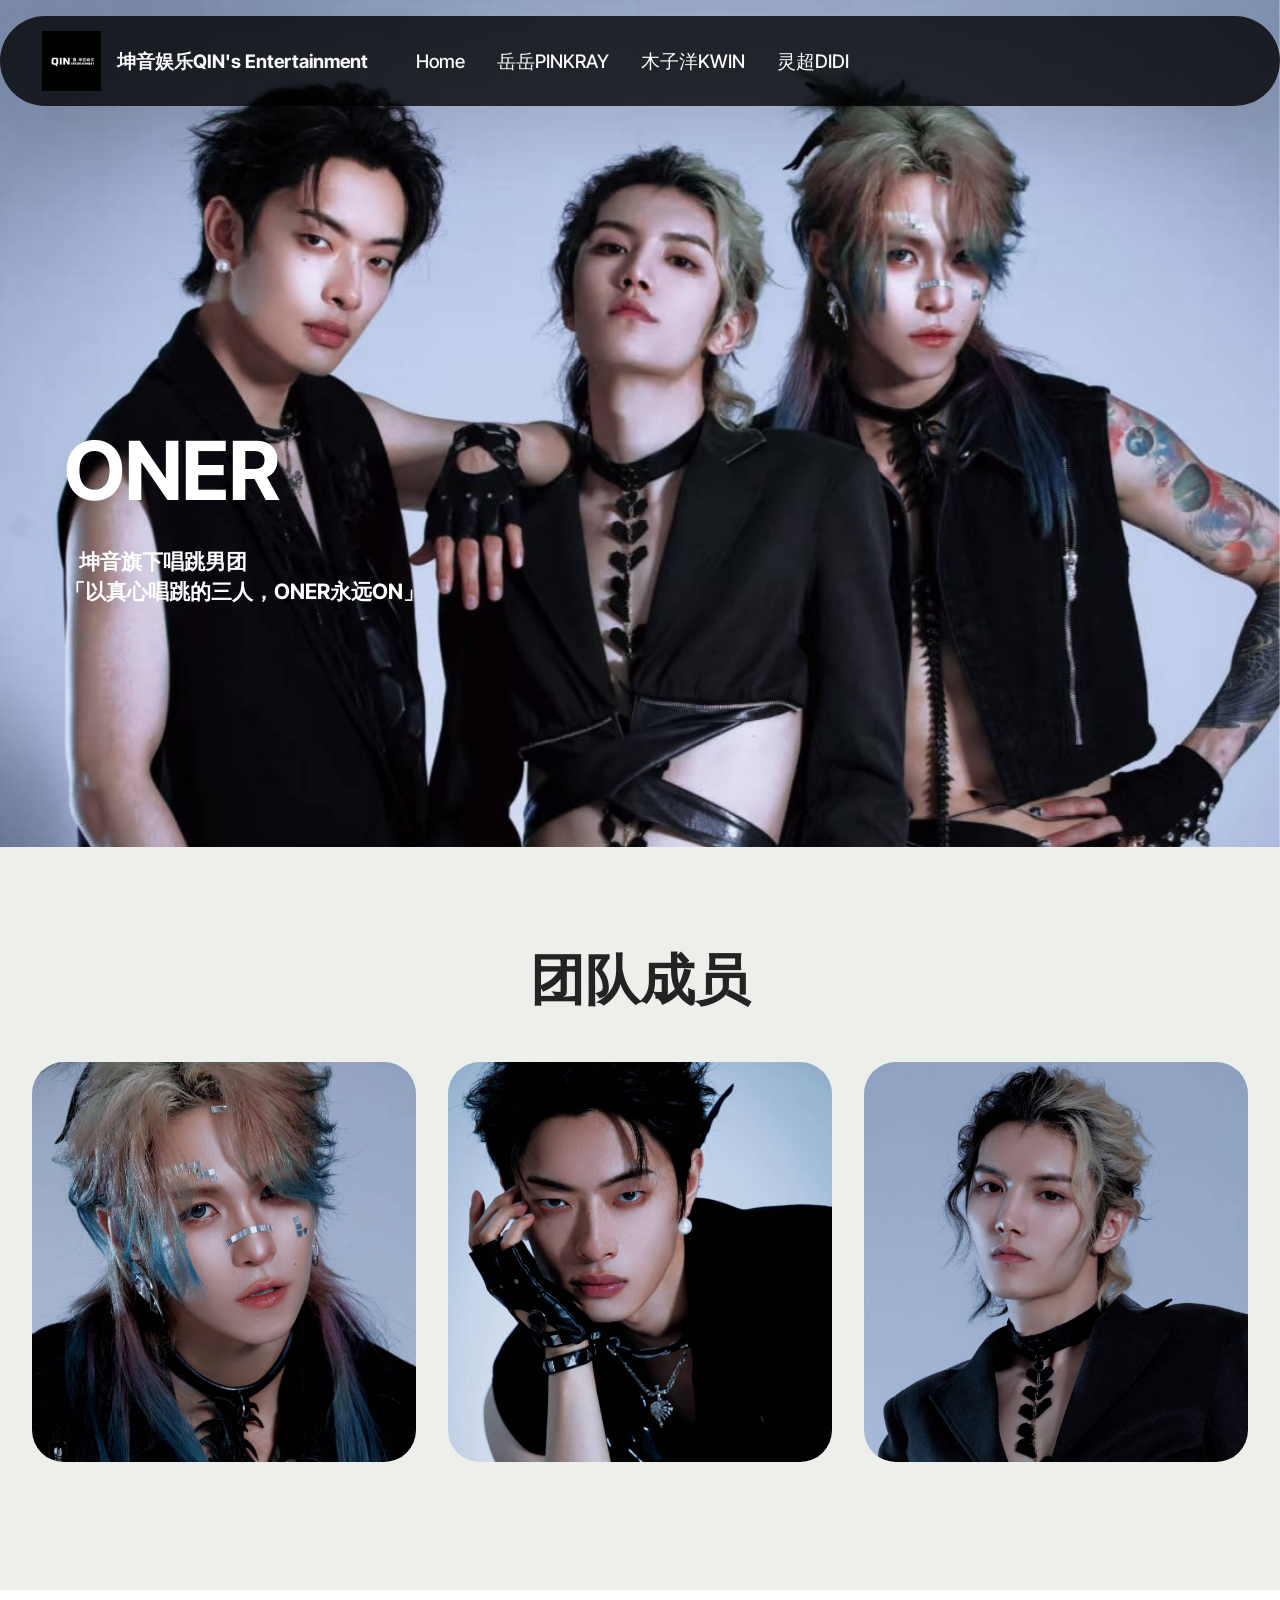
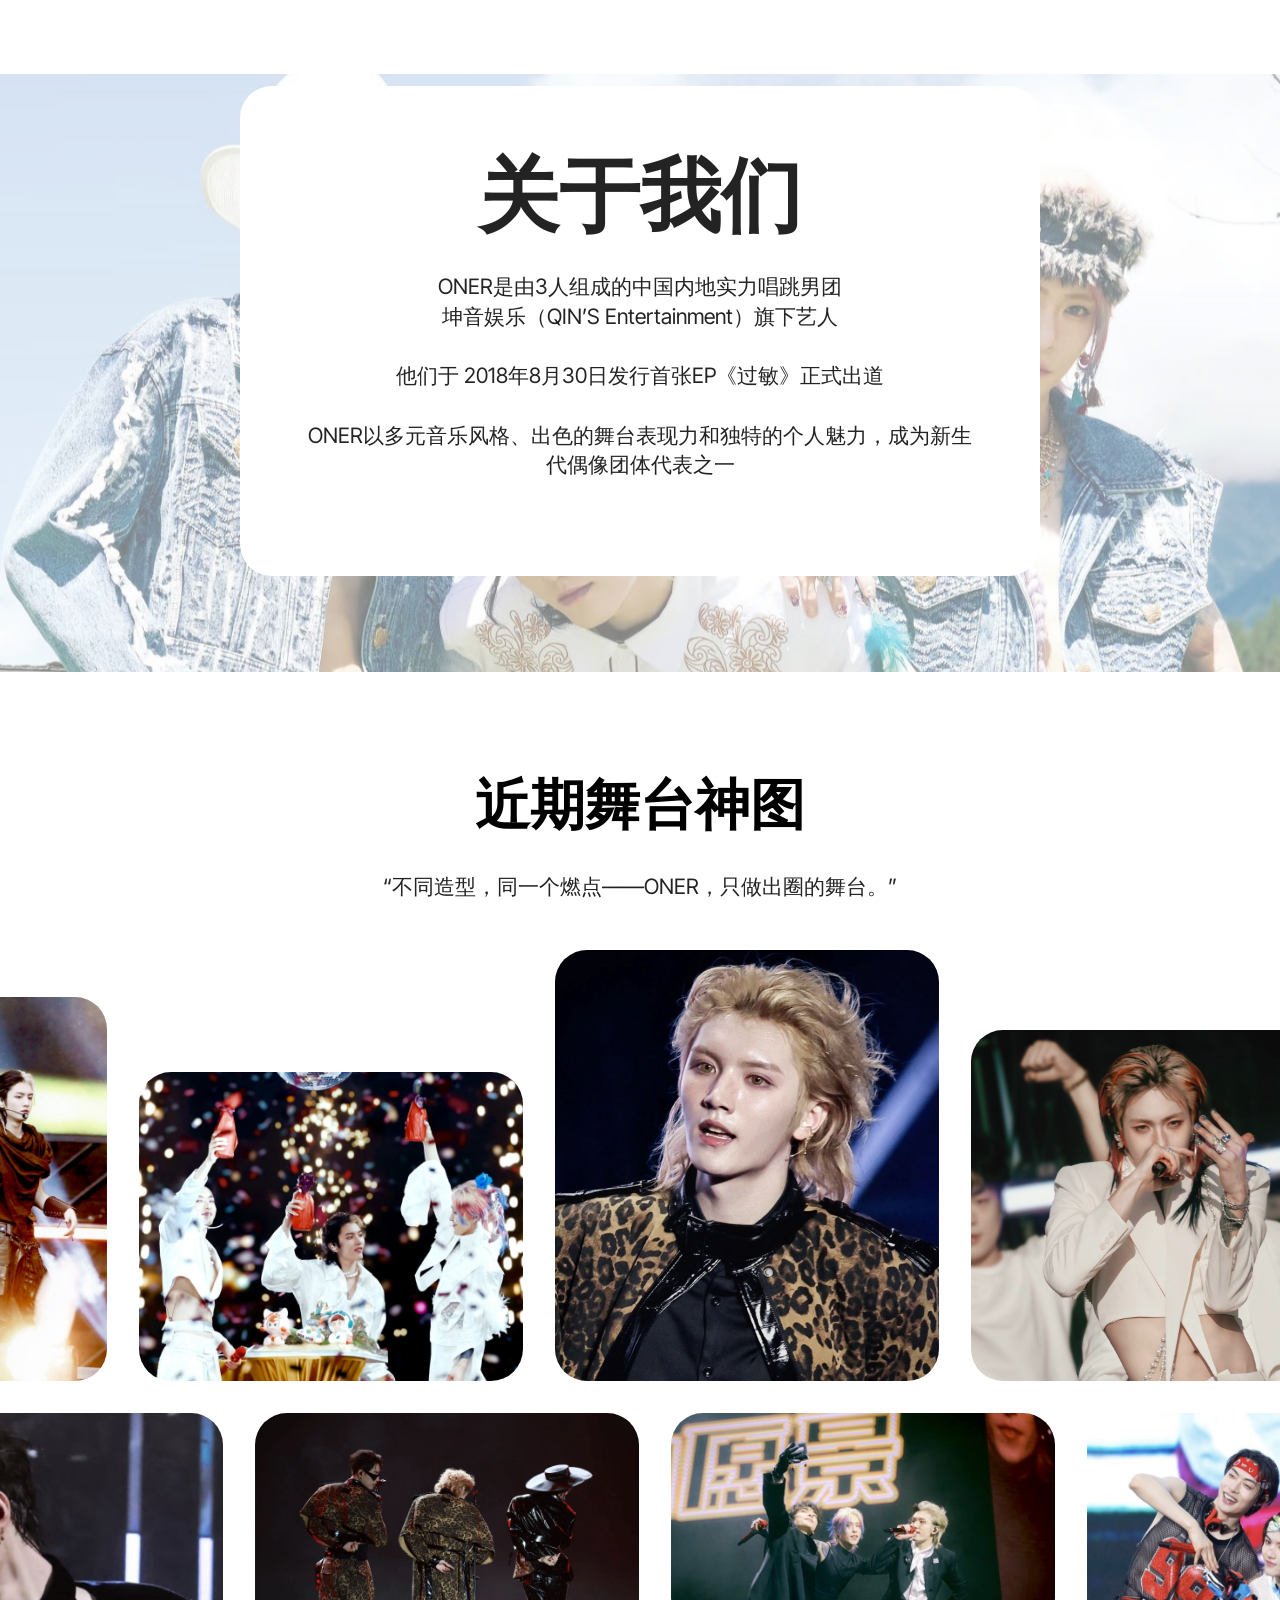
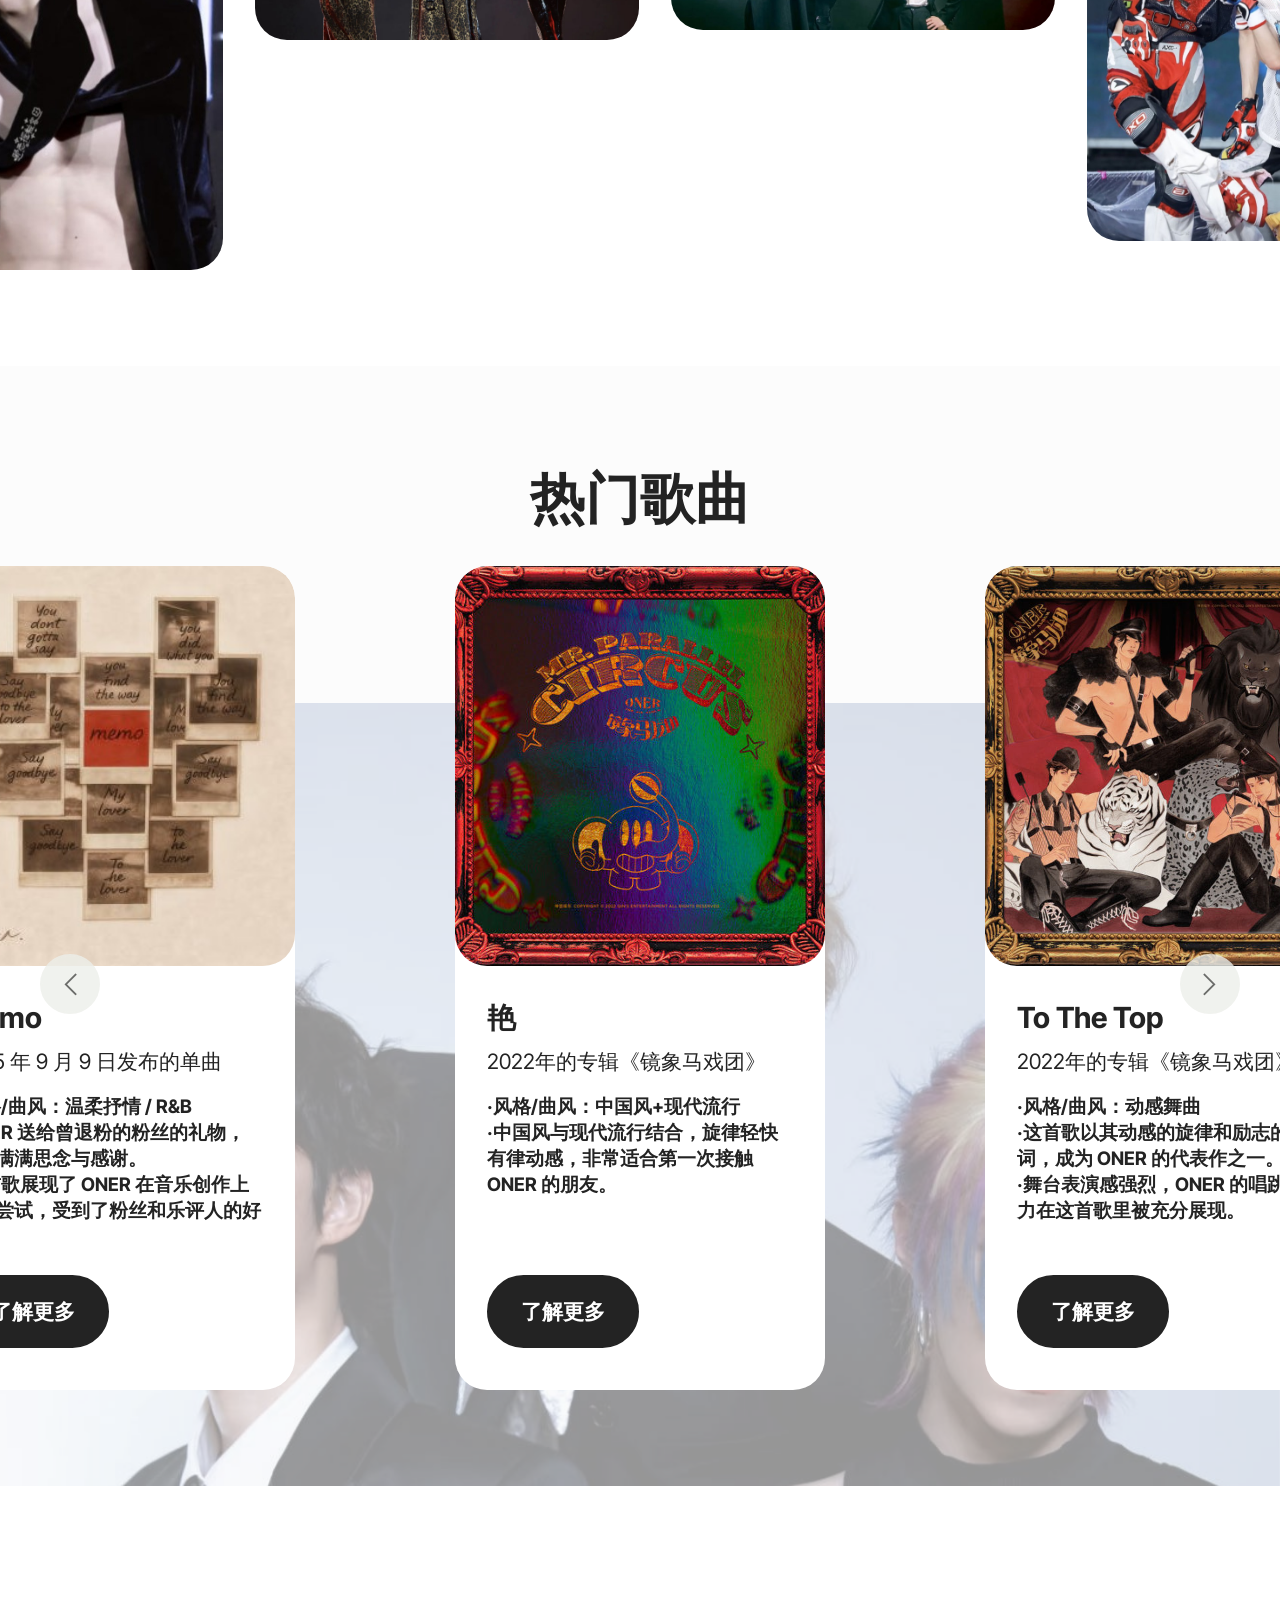
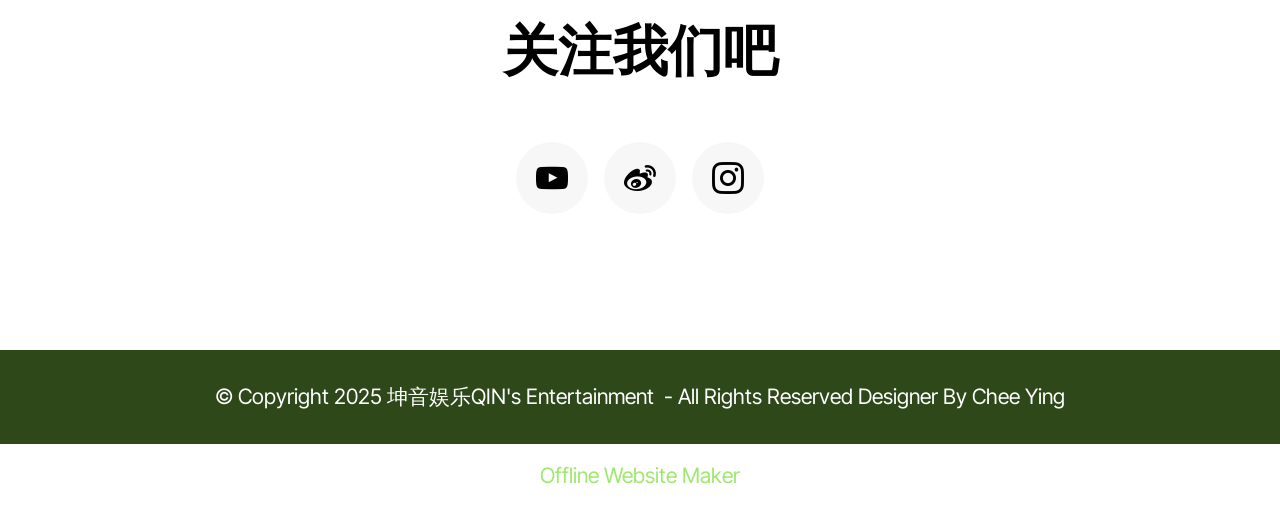
==== index.html @ 6a164dd1 "create github pages" ====
<!DOCTYPE html>
<html  >
<head>
  <!-- Site made with Mobirise Website Builder v6.1.4, https://mobirise.com -->
  <meta charset="UTF-8">
  <meta http-equiv="X-UA-Compatible" content="IE=edge">
  <meta name="generator" content="Mobirise v6.1.4, mobirise.com">
  <meta name="viewport" content="width=device-width, initial-scale=1, minimum-scale=1">
  <link rel="shortcut icon" href="assets/images/0.jpg" type="image/x-icon">
  <meta name="description" content="">
  
  
  <title>Home</title>
  <link rel="stylesheet" href="assets/web/assets/mobirise-icons2/mobirise2.css">
  <link rel="stylesheet" href="assets/bootstrap/css/bootstrap.min.css">
  <link rel="stylesheet" href="assets/parallax/jarallax.css">
  <link rel="stylesheet" href="assets/dropdown/css/style.css">
  <link rel="stylesheet" href="assets/socicon/css/styles.css">
  <link rel="stylesheet" href="assets/theme/css/style.css">
  <link rel="preload" href="https://fonts.googleapis.com/css?family=Inter+Tight:100,200,300,400,500,600,700,800,900,100i,200i,300i,400i,500i,600i,700i,800i,900i&display=swap" as="style" onload="this.onload=null;this.rel='stylesheet'">
  <noscript><link rel="stylesheet" href="https://fonts.googleapis.com/css?family=Inter+Tight:100,200,300,400,500,600,700,800,900,100i,200i,300i,400i,500i,600i,700i,800i,900i&display=swap"></noscript>
  <link rel="preload" as="style" href="assets/mobirise/css/mbr-additional.css?v=Jzpr8U"><link rel="stylesheet" href="assets/mobirise/css/mbr-additional.css?v=Jzpr8U" type="text/css">

  
  
  
</head>
<body>
  
  <section data-bs-version="5.1" class="menu menu1 cid-uYV5XPfZlR" once="menu" id="menu01-1">
	

	<nav class="navbar navbar-dropdown navbar-fixed-top navbar-expand-lg">
		<div class="container">
			<div class="navbar-brand">
				<span class="navbar-logo">
					<a href="https://mobiri.se">
						<img src="assets/images/0.jpg" alt="Mobirise Website Builder" style="height: 3.7rem;">
					</a>
				</span>
				<span class="navbar-caption-wrap"><a class="navbar-caption text-white text-primary display-4" href="https://m.weibo.cn/u/6062604272?t=0&luicode=10000011&lfid=231583">坤音娱乐QIN's Entertainment</a></span>
			</div>
			<button class="navbar-toggler" type="button" data-toggle="collapse" data-bs-toggle="collapse" data-target="#navbarSupportedContent" data-bs-target="#navbarSupportedContent" aria-controls="navbarNavAltMarkup" aria-expanded="false" aria-label="Toggle navigation">
				<div class="hamburger">
					<span></span>
					<span></span>
					<span></span>
					<span></span>
				</div>
			</button>
			<div class="collapse navbar-collapse" id="navbarSupportedContent">
				<ul class="navbar-nav nav-dropdown nav-right" data-app-modern-menu="true"><li class="nav-item"><a class="nav-link link text-white text-primary display-4" href="index.html">Home</a></li><li class="nav-item"><a class="nav-link link text-white text-primary display-4" href="page1.html">岳岳PINKRAY</a></li><li class="nav-item"><a class="nav-link link text-white text-primary display-4" href="page7.html">木子洋KWIN</a></li><li class="nav-item"><a class="nav-link link text-white text-primary display-4" href="page6.html">灵超DIDI</a></li></ul>
				
				
			</div>
		</div>
	</nav>
</section>

<section data-bs-version="5.1" class="header18 cid-uYV66SJXJa mbr-parallax-background" id="header18-2">
  

  
  <div class="container-fluid">
    <div class="row">
      <div class="content-wrap col-12 col-md-12">
        <h1 class="mbr-section-title mbr-fonts-style mbr-white mb-4 display-1">
          <strong><br>ONER</strong></h1>
        
        <p class="mbr-fonts-style mbr-text mbr-white mb-4 display-7">&nbsp; &nbsp;<strong>坤音旗下唱跳男团<br>「以真心唱跳的三人，ONER永远ON」</strong><br></p>
        
      </div>
    </div>
  </div>
</section>

<section data-bs-version="5.1" class="clients1 cid-uYV6IH52VQ" id="clients01-3">
  

  
  
  <div class="container-fluid">
    <div class="row justify-content-center mb-5">
      <div class="col-12 content-head">
        <h3 class="mbr-section-title mbr-fonts-style align-center mb-0 display-2"><strong>团队成员</strong></h3>
        
      </div>
    </div>
    <div class="row justify-content-center">
      <div class="col-sm-6 card col-lg-4">
        <div class="card-wrap card1">
          <div class="content-wrap">
            <div class="mbr-section-btn card-btn align-center"><a class="btn btn-white display-7" href="https://m.weibo.cn/u/6392771552?t=0&luicode=10000011&lfid=100103type%3D1%26q%3D%E5%9D%A4%E9%9F%B3%E5%A8%B1%E4%B9%90"><span class="mobi-mbri mobi-mbri-bulleted-list mbr-iconfont mbr-iconfont-btn"></span>岳岳PINKRAY</a></div>
          </div>
        </div>
      </div>

      <div class="col-sm-6 card col-lg-4">
        <div class="card-wrap card2">
          <div class="content-wrap">
            <div class="mbr-section-btn card-btn align-center"><a class="btn btn-white display-7" href="https://m.weibo.cn/u/6400910760?t=0&luicode=10000011&lfid=100103type%3D1%26q%3D%E5%B2%B3%E5%B2%B3PINKRAY"><span class="mobi-mbri mobi-mbri-bulleted-list mbr-iconfont mbr-iconfont-btn"></span>木子洋KWIN</a></div>
          </div>
        </div>
      </div>

      <div class="col-sm-6 card col-lg-4">
        <div class="card-wrap card3">
          <div class="content-wrap">
            <div class="mbr-section-btn card-btn align-center"><a class="btn btn-white display-7" href="https://m.weibo.cn/u/6400910962?t=0&luicode=10000011&lfid=1076036400910760"><span class="mobi-mbri mobi-mbri-bulleted-list mbr-iconfont mbr-iconfont-btn"></span>灵超DIDI</a></div>
          </div>
        </div>
      </div>

      
    </div>
  </div>
</section>

<section data-bs-version="5.1" class="header14 cid-uZ1kiZhNAq mbr-parallax-background" id="header14-b">
	

	
	<div class="mbr-overlay" style="opacity: 0.5; background-color: rgb(255, 255, 255);"></div>
	<div class="container">
		<div class="row justify-content-center">
			<div class="card col-12 col-md-12 col-lg-8">
				<div class="card-wrapper">
					<div class="card-box align-center">
						<h1 class="card-title mbr-fonts-style mb-4 display-1"><strong>关于我们</strong></h1>
						<p class="mbr-text mbr-fonts-style mb-4 display-7">ONER是由3人组成的中国内地实力唱跳男团<br>坤音娱乐（QIN’S Entertainment）旗下艺人<br><br>他们于 2018年8月30日发行首张EP《过敏》正式出道<br><br>ONER以多元音乐风格、出色的舞台表现力和独特的个人魅力，成为新生代偶像团体代表之一</p>
						
					</div>
				</div>
			</div>
		</div>
	</div>
</section>

<section data-bs-version="5.1" class="gallery4 cid-uZ1iNJPdCo" id="gallery04-4">
  
  
  <div class="container-fluid gallery-wrapper">
    <div class="row justify-content-center">
      <div class="col-12 content-head">
        <div class="mbr-section-head mb-5">
          <h4 class="mbr-section-title mbr-fonts-style align-center mb-0 display-2"><strong>近期舞台神图</strong></h4>
          <h5 class="mbr-section-subtitle mbr-fonts-style align-center mb-0 mt-4 display-7">“不同造型，同一个燃点——ONER，只做出圈的舞台。”</h5>
        </div>
      </div>
    </div>
    <div class="grid-container">
      <div class="grid-container-1" style="transform: translate3d(-200px, 0px, 0px);">
        <div class="grid-item">
          <img src="assets/images/img-5871.jpeg" alt="Mobirise Website Builder">
        </div>
        <div class="grid-item">
          <img src="assets/images/img-5870202-882x1323.jpeg" alt="Mobirise Website Builder">
        </div>
        <div class="grid-item">
          <img src="assets/images/img-5853202-882x1323.jpeg" alt="Mobirise Website Builder">
        </div>
        <div class="grid-item">
          <img src="assets/images/img-5876-882x1165.jpeg" alt="Mobirise Website Builder">
        </div>
      </div>
      <div class="grid-container-2" style="transform: translate3d(-70px, 0px, 0px);">
        <div class="grid-item">
          <img src="assets/images/img-5856-882x522.jpg" alt="Mobirise Website Builder">
        </div>
        <div class="grid-item">
          <img src="assets/images/img-5970-882x588.jpeg" alt="Mobirise Website Builder">
        </div>
        <div class="grid-item">
          <img src="assets/images/img-5854-882x1231.jpeg" alt="Mobirise Website Builder">
        </div>
        <div class="grid-item">
          <img src="assets/images/img-5872-882x1137.jpeg" alt="Mobirise Website Builder">
        </div>
      </div>
    </div>
  </div>
</section>

<section data-bs-version="5.1" class="slider5 mbr-embla cid-uZ1jSQk2Sy mbr-parallax-background" id="slider5-9">
    
    <div class="mbr-overlay"></div>
    <div class="position-relative">
        <div class="mbr-section-head">
            <h4 class="mbr-section-title mbr-fonts-style align-center mb-0 display-2"><strong>热门歌曲</strong></h4>
            
        </div>
        <div class="embla mt-4" data-skip-snaps="true" data-align="center" data-contain-scroll="trimSnaps" data-loop="true" data-auto-play-interval="6" data-draggable="true">
            <div class="embla__viewport container-fluid">
                <div class="embla__container">
                    <div class="embla__slide slider-image item" style="margin-left: 5rem; margin-right: 5rem;">
                        <div class="slide-content">
                            <div class="item-img">
                                <div class="item-wrapper">
                                    <img src="assets/images/e889b3-450x450.jpg" alt="Mobirise Website Builder" title="">
                                </div>
                            </div>
                            <div class="item-content">
                                <h5 class="item-title mbr-fonts-style display-5"><strong>艳</strong></h5>
                                <h6 class="item-subtitle mbr-fonts-style mt-1 display-7">2022年的专辑《镜象马戏团》</h6>
                                <p class="mbr-text mbr-fonts-style mt-3 display-4"><strong>·风格/曲风：中国风+现代流行<br>·中国风与现代流行结合，旋律轻快有律动感，非常适合第一次接触 ONER 的朋友。</strong></p>
                            </div>
                            <div class="mbr-section-btn item-footer mt-2"><a href="https://open.spotify.com/track/3VFyiCtIBGPGjYjonAT5Rq?si=d9f86a24ec514fb8" class="btn item-btn btn-black display-7" target="_blank">了解更多</a></div>
                        </div>
                    </div>
                    <div class="embla__slide slider-image item" style="margin-left: 5rem; margin-right: 5rem;">
                        <div class="slide-content">
                            <div class="item-img">
                                <div class="item-wrapper">
                                    <img src="assets/images/to20the20top-600x600.jpg" alt="Mobirise Website Builder" title="">
                                </div>
                            </div>
                            <div class="item-content">
                                <h5 class="item-title mbr-fonts-style display-5"><strong>To The Top</strong></h5>
                                <h6 class="item-subtitle mbr-fonts-style mt-1 display-7">2022年的专辑《镜象马戏团》</h6>
                                <p class="mbr-text mbr-fonts-style mt-3 display-4"><strong>·风格/曲风：动感舞曲<br>·这首歌以其动感的旋律和励志的歌词，成为 ONER 的代表作之一。<br>·舞台表演感强烈，ONER 的唱跳能力在这首歌里被充分展现。<br></strong><br></p>
                            </div>
                            <div class="mbr-section-btn item-footer mt-2"><a href="https://open.spotify.com/track/7HTzQFgoegTJbI36AY5oxa?si=9914e5331d344aaa" class="btn item-btn btn-black display-7" target="_blank">了解更多</a></div>
                        </div>
                    </div>
                    <div class="embla__slide slider-image item" style="margin-left: 5rem; margin-right: 5rem;">
                        <div class="slide-content">
                            <div class="item-img">
                                <div class="item-wrapper">
                                    <img src="assets/images/e4b99de5a4a9-600x600.jpg" alt="Mobirise Website Builder" title="">
                                </div>
                            </div>
                            <div class="item-content">
                                <h5 class="item-title mbr-fonts-style display-5"><strong>九天狂龙</strong></h5>
                                <h6 class="item-subtitle mbr-fonts-style mt-1 display-7">2024 年 2 月 8 日发布的单曲</h6>
                                <p class="mbr-text mbr-fonts-style mt-3 display-4"><strong>·风格/曲风：电子/中国风混合 / 动感舞曲<br>·ONER 的贺岁单曲，充满春节喜庆氛围，带来热血与祝福。<br>·以其独特的编曲和强烈的节奏感，吸引了大量听众的关注。</strong></p>
                            </div>
                            <div class="mbr-section-btn item-footer mt-2"><a href="https://open.spotify.com/track/0RtpMXDhgTvVPrHjCicXkr?si=77232d8631fb4eb3" class="btn item-btn btn-black display-7" target="_blank">了解更多</a></div>
                        </div>
                    </div>
                    <div class="embla__slide slider-image item" style="margin-left: 5rem; margin-right: 5rem;">
                        <div class="slide-content">
                            <div class="item-img">
                                <div class="item-wrapper">
                                    <img src="assets/images/img-5972-600x338.jpeg" alt="Mobirise Website Builder" title="">
                                </div>
                            </div>
                            <div class="item-content">
                                <h5 class="item-title mbr-fonts-style display-5"><strong>Memo</strong></h5>
                                <h6 class="item-subtitle mbr-fonts-style mt-1 display-7">2025 年 9 月 9 日发布的单曲</h6>
                                <p class="mbr-text mbr-fonts-style mt-3 display-4"><strong>·风格/曲风：温柔抒情 / R&amp;B<br>·ONER 送给曾退粉的粉丝的礼物，歌词满满思念与感谢。<br>·这首歌展现了 ONER 在音乐创作上的新尝试，受到了粉丝和乐评人的好评。</strong><br></p>
                            </div>
                            <div class="mbr-section-btn item-footer mt-2"><a href="https://open.spotify.com/track/09Blv1bBM6ljzrugylK5tP?si=ac387f54f7d44531" class="btn item-btn btn-black display-7" target="_blank">了解更多</a></div>
                        </div>
                    </div>
                </div>
            </div>
            <button class="embla__button embla__button--prev">
                <span class="mobi-mbri mobi-mbri-arrow-prev mbr-iconfont" aria-hidden="true"></span>
                <span class="sr-only visually-hidden visually-hidden">Previous</span>
            </button>
            <button class="embla__button embla__button--next">
                <span class="mobi-mbri mobi-mbri-arrow-next mbr-iconfont" aria-hidden="true"></span>
                <span class="sr-only visually-hidden visually-hidden">Next</span>
            </button>
        </div>
    </div>
</section>

<section data-bs-version="5.1" class="social05 cid-uZ1jMi9LQD" id="social05-8">
    

    

    <div class="container">
        <div class="row">
            <h3 class="mbr-section-title align-center mb-5 mbr-fonts-style display-2"><strong>关注我们吧</strong></h3>
            <div class="col-12">
                <div class="social-row">
                    <div class="soc-item">
                        <a href="https://www.youtube.com/@qinsentofficial" target="_blank">
                            <span class="mbr-iconfont socicon-youtube socicon"></span>
                        </a>
                    </div>
                    <div class="soc-item">
                        <a href="https://m.weibo.cn/u/6062604272?t=0&luicode=10000011&lfid=231583" target="_blank">
                            <span class="mbr-iconfont socicon-weibo socicon"></span>
                        </a>
                    </div>
                    <div class="soc-item">
                        <a href="https://www.instagram.com/qinsentertainment?utm_source=ig_web_button_share_sheet&igsh=ZDNlZDc0MzIxNw==" target="_blank">
                            <span class="mbr-iconfont socicon-instagram socicon"></span>
                        </a>
                    </div>
                    
                    
                </div>
            </div>
        </div>
    </div>
</section>

<section data-bs-version="5.1" class="footer4 cid-uZA2OFnmub" once="footers" id="footer04-1y">

    

    

    <div class="container">
        <div class="media-container-row align-center mbr-white">
            <div class="col-12">
                <p class="mbr-text mb-0 mbr-fonts-style display-7">
                    © Copyright 2025 坤音娱乐QIN's Entertainment&nbsp; - All Rights Reserved Designer By Chee Ying</p>
            </div>
        </div>
    </div>
</section><section class="display-7" style="padding: 0;align-items: center;justify-content: center;flex-wrap: wrap;    align-content: center;display: flex;position: relative;height: 4rem;"><a href="https://mobiri.se/4252877" style="flex: 1 1;height: 4rem;position: absolute;width: 100%;z-index: 1;"><img alt="" style="height: 4rem;" src="[data-uri]"></a><p style="margin: 0;text-align: center;" class="display-7">&#8204;</p><a style="z-index:1" href="https://mobirise.com/offline-website-builder.html">Offline Website Maker</a></section><script src="assets/bootstrap/js/bootstrap.bundle.min.js"></script>  <script src="assets/parallax/jarallax.js"></script>  <script src="assets/smoothscroll/smooth-scroll.js"></script>  <script src="assets/ytplayer/index.js"></script>  <script src="assets/dropdown/js/navbar-dropdown.js"></script>  <script src="assets/scrollgallery/scroll-gallery.js"></script>  <script src="assets/embla/embla.min.js"></script>  <script src="assets/embla/script.js"></script>  <script src="assets/theme/js/script.js"></script>  
  
  
</body>
</html>
---- assets/web/assets/mobirise-icons2/mobirise2.css ----
@font-face {
  font-family: 'Moririse2';
  font-display: swap;
  src:  url('mobirise2.eot?f2bix4');
  src:  url('mobirise2.eot?f2bix4#iefix') format('embedded-opentype'),
    url('mobirise2.ttf?f2bix4') format('truetype'),
    url('mobirise2.woff?f2bix4') format('woff'),
    url('mobirise2.svg?f2bix4#mobirise2') format('svg');
  font-weight: normal;
  font-style: normal;
}

[class^="mobi-"], [class*=" mobi-"] {
  /* use !important to prevent issues with browser extensions that change fonts */
  font-family: 'Moririse2' !important;
  speak: none;
  font-style: normal;
  font-weight: normal;
  font-variant: normal;
  text-transform: none;
  line-height: 1;

  /* Better Font Rendering =========== */
  -webkit-font-smoothing: antialiased;
  -moz-osx-font-smoothing: grayscale;
}

.mobi-mbri-add-submenu:before {
  content: "\e900";
}
.mobi-mbri-alert:before {
  content: "\e901";
}
.mobi-mbri-align-center:before {
  content: "\e902";
}
.mobi-mbri-align-justify:before {
  content: "\e903";
}
.mobi-mbri-align-left:before {
  content: "\e904";
}
.mobi-mbri-align-right:before {
  content: "\e905";
}
.mobi-mbri-android:before {
  content: "\e906";
}
.mobi-mbri-apple:before {
  content: "\e907";
}
.mobi-mbri-arrow-down:before {
  content: "\e908";
}
.mobi-mbri-arrow-next:before {
  content: "\e909";
}
.mobi-mbri-arrow-prev:before {
  content: "\e90a";
}
.mobi-mbri-arrow-up:before {
  content: "\e90b";
}
.mobi-mbri-bold:before {
  content: "\e90c";
}
.mobi-mbri-bookmark:before {
  content: "\e90d";
}
.mobi-mbri-bootstrap:before {
  content: "\e90e";
}
.mobi-mbri-briefcase:before {
  content: "\e90f";
}
.mobi-mbri-browse:before {
  content: "\e910";
}
.mobi-mbri-bulleted-list:before {
  content: "\e911";
}
.mobi-mbri-calendar:before {
  content: "\e912";
}
.mobi-mbri-camera:before {
  content: "\e913";
}
.mobi-mbri-cart-add:before {
  content: "\e914";
}
.mobi-mbri-cart-full:before {
  content: "\e915";
}
.mobi-mbri-cash:before {
  content: "\e916";
}
.mobi-mbri-change-style:before {
  content: "\e917";
}
.mobi-mbri-chat:before {
  content: "\e918";
}
.mobi-mbri-clock:before {
  content: "\e919";
}
.mobi-mbri-close:before {
  content: "\e91a";
}
.mobi-mbri-cloud:before {
  content: "\e91b";
}
.mobi-mbri-code:before {
  content: "\e91c";
}
.mobi-mbri-contact-form:before {
  content: "\e91d";
}
.mobi-mbri-credit-card:before {
  content: "\e91e";
}
.mobi-mbri-cursor-click:before {
  content: "\e91f";
}
.mobi-mbri-cust-feedback:before {
  content: "\e920";
}
.mobi-mbri-database:before {
  content: "\e921";
}
.mobi-mbri-delivery:before {
  content: "\e922";
}
.mobi-mbri-desktop:before {
  content: "\e923";
}
.mobi-mbri-devices:before {
  content: "\e924";
}
.mobi-mbri-down:before {
  content: "\e925";
}
.mobi-mbri-download-2:before {
  content: "\e926";
}
.mobi-mbri-download:before {
  content: "\e927";
}
.mobi-mbri-drag-n-drop-2:before {
  content: "\e928";
}
.mobi-mbri-drag-n-drop:before {
  content: "\e929";
}
.mobi-mbri-edit-2:before {
  content: "\e92a";
}
.mobi-mbri-edit:before {
  content: "\e92b";
}
.mobi-mbri-error:before {
  content: "\e92c";
}
.mobi-mbri-extension:before {
  content: "\e92d";
}
.mobi-mbri-features:before {
  content: "\e92e";
}
.mobi-mbri-file:before {
  content: "\e92f";
}
.mobi-mbri-flag:before {
  content: "\e930";
}
.mobi-mbri-folder:before {
  content: "\e931";
}
.mobi-mbri-gift:before {
  content: "\e932";
}
.mobi-mbri-github:before {
  content: "\e933";
}
.mobi-mbri-globe-2:before {
  content: "\e934";
}
.mobi-mbri-globe:before {
  content: "\e935";
}
.mobi-mbri-growing-chart:before {
  content: "\e936";
}
.mobi-mbri-hearth:before {
  content: "\e937";
}
.mobi-mbri-help:before {
  content: "\e938";
}
.mobi-mbri-home:before {
  content: "\e939";
}
.mobi-mbri-hot-cup:before {
  content: "\e93a";
}
.mobi-mbri-idea:before {
  content: "\e93b";
}
.mobi-mbri-image-gallery:before {
  content: "\e93c";
}
.mobi-mbri-image-slider:before {
  content: "\e93d";
}
.mobi-mbri-info:before {
  content: "\e93e";
}
.mobi-mbri-italic:before {
  content: "\e93f";
}
.mobi-mbri-key:before {
  content: "\e940";
}
.mobi-mbri-laptop:before {
  content: "\e941";
}
.mobi-mbri-layers:before {
  content: "\e942";
}
.mobi-mbri-left-right:before {
  content: "\e943";
}
.mobi-mbri-left:before {
  content: "\e944";
}
.mobi-mbri-letter:before {
  content: "\e945";
}
.mobi-mbri-like:before {
  content: "\e946";
}
.mobi-mbri-link:before {
  content: "\e947";
}
.mobi-mbri-lock:before {
  content: "\e948";
}
.mobi-mbri-login:before {
  content: "\e949";
}
.mobi-mbri-logout:before {
  content: "\e94a";
}
.mobi-mbri-magic-stick:before {
  content: "\e94b";
}
.mobi-mbri-map-pin:before {
  content: "\e94c";
}
.mobi-mbri-menu:before {
  content: "\e94d";
}
.mobi-mbri-mobile-2:before {
  content: "\e94e";
}
.mobi-mbri-mobile-horizontal:before {
  content: "\e94f";
}
.mobi-mbri-mobile:before {
  content: "\e950";
}
.mobi-mbri-mobirise:before {
  content: "\e951";
}
.mobi-mbri-more-horizontal:before {
  content: "\e952";
}
.mobi-mbri-more-vertical:before {
  content: "\e953";
}
.mobi-mbri-music:before {
  content: "\e954";
}
.mobi-mbri-new-file:before {
  content: "\e955";
}
.mobi-mbri-numbered-list:before {
  content: "\e956";
}
.mobi-mbri-opened-folder:before {
  content: "\e957";
}
.mobi-mbri-pages:before {
  content: "\e958";
}
.mobi-mbri-paper-plane:before {
  content: "\e959";
}
.mobi-mbri-paperclip:before {
  content: "\e95a";
}
.mobi-mbri-phone:before {
  content: "\e95b";
}
.mobi-mbri-photo:before {
  content: "\e95c";
}
.mobi-mbri-photos:before {
  content: "\e95d";
}
.mobi-mbri-pin:before {
  content: "\e95e";
}
.mobi-mbri-play:before {
  content: "\e95f";
}
.mobi-mbri-plus:before {
  content: "\e960";
}
.mobi-mbri-preview:before {
  content: "\e961";
}
.mobi-mbri-print:before {
  content: "\e962";
}
.mobi-mbri-protect:before {
  content: "\e963";
}
.mobi-mbri-question:before {
  content: "\e964";
}
.mobi-mbri-quote-left:before {
  content: "\e965";
}
.mobi-mbri-quote-right:before {
  content: "\e966";
}
.mobi-mbri-redo:before {
  content: "\e967";
}
.mobi-mbri-refresh:before {
  content: "\e968";
}
.mobi-mbri-responsive-2:before {
  content: "\e969";
}
.mobi-mbri-responsive:before {
  content: "\e96a";
}
.mobi-mbri-right:before {
  content: "\e96b";
}
.mobi-mbri-rocket:before {
  content: "\e96c";
}
.mobi-mbri-sad-face:before {
  content: "\e96d";
}
.mobi-mbri-sale:before {
  content: "\e96e";
}
.mobi-mbri-save:before {
  content: "\e96f";
}
.mobi-mbri-search:before {
  content: "\e970";
}
.mobi-mbri-setting-2:before {
  content: "\e971";
}
.mobi-mbri-setting-3:before {
  content: "\e972";
}
.mobi-mbri-setting:before {
  content: "\e973";
}
.mobi-mbri-share:before {
  content: "\e974";
}
.mobi-mbri-shopping-bag:before {
  content: "\e975";
}
.mobi-mbri-shopping-basket:before {
  content: "\e976";
}
.mobi-mbri-shopping-cart:before {
  content: "\e977";
}
.mobi-mbri-sites:before {
  content: "\e978";
}
.mobi-mbri-smile-face:before {
  content: "\e979";
}
.mobi-mbri-speed:before {
  content: "\e97a";
}
.mobi-mbri-star:before {
  content: "\e97b";
}
.mobi-mbri-success:before {
  content: "\e97c";
}
.mobi-mbri-sun:before {
  content: "\e97d";
}
.mobi-mbri-sun2:before {
  content: "\e97e";
}
.mobi-mbri-tablet-vertical:before {
  content: "\e97f";
}
.mobi-mbri-tablet:before {
  content: "\e980";
}
.mobi-mbri-target:before {
  content: "\e981";
}
.mobi-mbri-timer:before {
  content: "\e982";
}
.mobi-mbri-to-ftp:before {
  content: "\e983";
}
.mobi-mbri-to-local-drive:before {
  content: "\e984";
}
.mobi-mbri-touch-swipe:before {
  content: "\e985";
}
.mobi-mbri-touch:before {
  content: "\e986";
}
.mobi-mbri-trash:before {
  content: "\e987";
}
.mobi-mbri-underline:before {
  content: "\e988";
}
.mobi-mbri-undo:before {
  content: "\e989";
}
.mobi-mbri-unlink:before {
  content: "\e98a";
}
.mobi-mbri-unlock:before {
  content: "\e98b";
}
.mobi-mbri-up-down:before {
  content: "\e98c";
}
.mobi-mbri-up:before {
  content: "\e98d";
}
.mobi-mbri-update:before {
  content: "\e98e";
}
.mobi-mbri-upload-2:before {
  content: "\e98f";
}
.mobi-mbri-upload:before {
  content: "\e990";
}
.mobi-mbri-user-2:before {
  content: "\e991";
}
.mobi-mbri-user:before {
  content: "\e992";
}
.mobi-mbri-users:before {
  content: "\e993";
}
.mobi-mbri-video-play:before {
  content: "\e994";
}
.mobi-mbri-video:before {
  content: "\e995";
}
.mobi-mbri-watch:before {
  content: "\e996";
}
.mobi-mbri-website-theme-2:before {
  content: "\e997";
}
.mobi-mbri-website-theme:before {
  content: "\e998";
}
.mobi-mbri-wifi:before {
  content: "\e999";
}
.mobi-mbri-windows:before {
  content: "\e99a";
}
.mobi-mbri-zoom-in:before {
  content: "\e99b";
}
.mobi-mbri-zoom-out:before {
  content: "\e99c";
}
---- assets/parallax/jarallax.css ----
.jarallax {
    position: relative;
    z-index: 0;
}
.jarallax > .jarallax-img {
    position: absolute;
    object-fit: cover;
    /* support for plugin https://github.com/bfred-it/object-fit-images */
    font-family: 'object-fit: cover;';
    top: 0;
    left: 0;
    width: 100%;
    height: 100%;
    z-index: -1;
}
---- assets/dropdown/css/style.css ----
.navbar-dropdown {
  left: 0;
  padding: 0;
  position: absolute;
  right: 0;
  top: 0;
  transition: all 0.45s ease;
  z-index: 1030;
  background: #282828; }
  .navbar-dropdown .navbar-logo {
    margin-right: 0.8rem;
    transition: margin 0.3s ease-in-out;
    vertical-align: middle; }
    .navbar-dropdown .navbar-logo img {
      height: 3.125rem;
      transition: all 0.3s ease-in-out; }
    .navbar-dropdown .navbar-logo.mbr-iconfont {
      font-size: 3.125rem;
      line-height: 3.125rem; }
  .navbar-dropdown .navbar-caption {
    font-weight: 700;
    white-space: normal;
    vertical-align: -4px;
    line-height: 3.125rem !important; }
    .navbar-dropdown .navbar-caption, .navbar-dropdown .navbar-caption:hover {
      color: inherit;
      text-decoration: none; }
  .navbar-dropdown .mbr-iconfont + .navbar-caption {
    vertical-align: -1px; }
  .navbar-dropdown.navbar-fixed-top {
    position: fixed; }
  .navbar-dropdown .navbar-brand span {
    vertical-align: -4px; }
  .navbar-dropdown.bg-color.transparent {
    background: none; }
  .navbar-dropdown.navbar-short .navbar-brand {
    padding: 0.625rem 0; }
    .navbar-dropdown.navbar-short .navbar-brand span {
      vertical-align: -1px; }
  .navbar-dropdown.navbar-short .navbar-caption {
    line-height: 2.375rem !important;
    vertical-align: -2px; }
  .navbar-dropdown.navbar-short .navbar-logo {
    margin-right: 0.5rem; }
    .navbar-dropdown.navbar-short .navbar-logo img {
      height: 2.375rem; }
    .navbar-dropdown.navbar-short .navbar-logo.mbr-iconfont {
      font-size: 2.375rem;
      line-height: 2.375rem; }
  .navbar-dropdown.navbar-short .mbr-table-cell {
    height: 3.625rem; }
  .navbar-dropdown .navbar-close {
    left: 0.6875rem;
    position: fixed;
    top: 0.75rem;
    z-index: 1000; }
  .navbar-dropdown .hamburger-icon {
    content: "";
    display: inline-block;
    vertical-align: middle;
    width: 16px;
    -webkit-box-shadow: 0 -6px 0 1px #282828,0 0 0 1px #282828,0 6px 0 1px #282828;
    -moz-box-shadow: 0 -6px 0 1px #282828,0 0 0 1px #282828,0 6px 0 1px #282828;
    box-shadow: 0 -6px 0 1px #282828,0 0 0 1px #282828,0 6px 0 1px #282828; }

.dropdown-menu .dropdown-toggle[data-toggle="dropdown-submenu"]::after {
  border-bottom: 0.35em solid transparent;
  border-left: 0.35em solid;
  border-right: 0;
  border-top: 0.35em solid transparent;
  margin-left: 0.3rem; }

.dropdown-menu .dropdown-item:focus {
  outline: 0; }

.nav-dropdown {
  font-size: 0.75rem;
  font-weight: 500;
  height: auto !important; }
  .nav-dropdown .nav-btn {
    padding-left: 1rem; }
  .nav-dropdown .link {
    margin: .667em 1.667em;
    font-weight: 500;
    padding: 0;
    transition: color .2s ease-in-out; }
    .nav-dropdown .link.dropdown-toggle {
      margin-right: 2.583em; }
      .nav-dropdown .link.dropdown-toggle::after {
        margin-left: .25rem;
        border-top: 0.35em solid;
        border-right: 0.35em solid transparent;
        border-left: 0.35em solid transparent;
        border-bottom: 0; }
      .nav-dropdown .link.dropdown-toggle[aria-expanded="true"] {
        margin: 0;
        padding: 0.667em 3.263em  0.667em 1.667em; }
  .nav-dropdown .link::after,
  .nav-dropdown .dropdown-item::after {
    color: inherit; }
  .nav-dropdown .btn {
    font-size: 0.75rem;
    font-weight: 700;
    letter-spacing: 0;
    margin-bottom: 0;
    padding-left: 1.25rem;
    padding-right: 1.25rem; }
  .nav-dropdown .dropdown-menu {
    border-radius: 0;
    border: 0;
    left: 0;
    margin: 0;
    padding-bottom: 1.25rem;
    padding-top: 1.25rem;
    position: relative; }
  .nav-dropdown .dropdown-submenu {
    margin-left: 0.125rem;
    top: 0; }
  .nav-dropdown .dropdown-item {
    font-weight: 500;
    line-height: 2;
    padding: 0.3846em 4.615em 0.3846em 1.5385em;
    position: relative;
    transition: color .2s ease-in-out, background-color .2s ease-in-out; }
    .nav-dropdown .dropdown-item::after {
      margin-top: -0.3077em;
      position: absolute;
      right: 1.1538em;
      top: 50%; }
    .nav-dropdown .dropdown-item:focus, .nav-dropdown .dropdown-item:hover {
      background: none; }

@media (max-width: 767px) {
  .nav-dropdown.navbar-toggleable-sm {
    bottom: 0;
    display: none;
    left: 0;
    overflow-x: hidden;
    position: fixed;
    top: 0;
    transform: translateX(-100%);
    -ms-transform: translateX(-100%);
    -webkit-transform: translateX(-100%);
    width: 18.75rem;
    z-index: 999; } }
.nav-dropdown.navbar-toggleable-xl {
  bottom: 0;
  display: none;
  left: 0;
  overflow-x: hidden;
  position: fixed;
  top: 0;
  transform: translateX(-100%);
  -ms-transform: translateX(-100%);
  -webkit-transform: translateX(-100%);
  width: 18.75rem;
  z-index: 999; }

.nav-dropdown-sm {
  display: block !important;
  overflow-x: hidden;
  overflow: auto;
  padding-top: 3.875rem; }
  .nav-dropdown-sm::after {
    content: "";
    display: block;
    height: 3rem;
    width: 100%; }
  .nav-dropdown-sm.collapse.in ~ .navbar-close {
    display: block !important; }
  .nav-dropdown-sm.collapsing, .nav-dropdown-sm.collapse.in {
    transform: translateX(0);
    -ms-transform: translateX(0);
    -webkit-transform: translateX(0);
    transition: all 0.25s ease-out;
    -webkit-transition: all 0.25s ease-out;
    background: #282828; }
  .nav-dropdown-sm.collapsing[aria-expanded="false"] {
    transform: translateX(-100%);
    -ms-transform: translateX(-100%);
    -webkit-transform: translateX(-100%); }
  .nav-dropdown-sm .nav-item {
    display: block;
    margin-left: 0 !important;
    padding-left: 0; }
  .nav-dropdown-sm .link,
  .nav-dropdown-sm .dropdown-item {
    border-top: 1px dotted rgba(255, 255, 255, 0.1);
    font-size: 0.8125rem;
    line-height: 1.6;
    margin: 0 !important;
    padding: 0.875rem 2.4rem 0.875rem 1.5625rem !important;
    position: relative;
    white-space: normal; }
    .nav-dropdown-sm .link:focus, .nav-dropdown-sm .link:hover,
    .nav-dropdown-sm .dropdown-item:focus,
    .nav-dropdown-sm .dropdown-item:hover {
      background: rgba(0, 0, 0, 0.2) !important;
      color: #c0a375; }
  .nav-dropdown-sm .nav-btn {
    position: relative;
    padding: 1.5625rem 1.5625rem 0 1.5625rem; }
    .nav-dropdown-sm .nav-btn::before {
      border-top: 1px dotted rgba(255, 255, 255, 0.1);
      content: "";
      left: 0;
      position: absolute;
      top: 0;
      width: 100%; }
    .nav-dropdown-sm .nav-btn + .nav-btn {
      padding-top: 0.625rem; }
      .nav-dropdown-sm .nav-btn + .nav-btn::before {
        display: none; }
  .nav-dropdown-sm .btn {
    padding: 0.625rem 0; }
  .nav-dropdown-sm .dropdown-toggle[data-toggle="dropdown-submenu"]::after {
    margin-left: .25rem;
    border-top: 0.35em solid;
    border-right: 0.35em solid transparent;
    border-left: 0.35em solid transparent;
    border-bottom: 0; }
  .nav-dropdown-sm .dropdown-toggle[data-toggle="dropdown-submenu"][aria-expanded="true"]::after {
    border-top: 0;
    border-right: 0.35em solid transparent;
    border-left: 0.35em solid transparent;
    border-bottom: 0.35em solid; }
  .nav-dropdown-sm .dropdown-menu {
    margin: 0;
    padding: 0;
    position: relative;
    top: 0;
    left: 0;
    width: 100%;
    border: 0;
    float: none;
    border-radius: 0;
    background: none; }
  .nav-dropdown-sm .dropdown-submenu {
    left: 100%;
    margin-left: 0.125rem;
    margin-top: -1.25rem;
    top: 0; }

.navbar-toggleable-sm .nav-dropdown .dropdown-menu {
  position: absolute; }

.navbar-toggleable-sm .nav-dropdown .dropdown-submenu {
  left: 100%;
  margin-left: 0.125rem;
  margin-top: -1.25rem;
  top: 0; }

.navbar-toggleable-sm.opened .nav-dropdown .dropdown-menu {
  position: relative; }

.navbar-toggleable-sm.opened .nav-dropdown .dropdown-submenu {
  left: 0;
  margin-left: 00rem;
  margin-top: 0rem;
  top: 0; }

.is-builder .nav-dropdown.collapsing {
  transition: none !important; }
---- assets/socicon/css/styles.css ----
@charset "UTF-8";

@font-face {
  font-family: 'Socicon';
  src:  url('../fonts/socicon.eot');
  src:  url('../fonts/socicon.eot?#iefix') format('embedded-opentype'),
    url('../fonts/socicon.woff2') format('woff2'),
    url('../fonts/socicon.ttf') format('truetype'),
    url('../fonts/socicon.woff') format('woff'),
    url('../fonts/socicon.svg#socicon') format('svg');
  font-weight: normal;
  font-style: normal;
  font-display: swap;
}

[data-icon]:before {
  font-family: "socicon" !important;
  content: attr(data-icon);
  font-style: normal !important;
  font-weight: normal !important;
  font-variant: normal !important;
  text-transform: none !important;
  speak: none;
  line-height: 1;
  -webkit-font-smoothing: antialiased;
  -moz-osx-font-smoothing: grayscale;
}

[class^="socicon-"], [class*=" socicon-"] {
  /* use !important to prevent issues with browser extensions that change fonts */
  font-family: 'Socicon' !important;
  speak: none;
  font-style: normal;
  font-weight: normal;
  font-variant: normal;
  text-transform: none;
  line-height: 1;

  /* Better Font Rendering =========== */
  -webkit-font-smoothing: antialiased;
  -moz-osx-font-smoothing: grayscale;
}

.socicon-500px:before {
  content: "\e000";
}
.socicon-8tracks:before {
  content: "\e001";
}
.socicon-airbnb:before {
  content: "\e002";
}
.socicon-alliance:before {
  content: "\e003";
}
.socicon-amazon:before {
  content: "\e004";
}
.socicon-amplement:before {
  content: "\e005";
}
.socicon-android:before {
  content: "\e006";
}
.socicon-angellist:before {
  content: "\e007";
}
.socicon-apple:before {
  content: "\e008";
}
.socicon-appnet:before {
  content: "\e009";
}
.socicon-baidu:before {
  content: "\e00a";
}
.socicon-bandcamp:before {
  content: "\e00b";
}
.socicon-battlenet:before {
  content: "\e00c";
}
.socicon-mixer:before {
  content: "\e00d";
}
.socicon-bebee:before {
  content: "\e00e";
}
.socicon-bebo:before {
  content: "\e00f";
}
.socicon-behance:before {
  content: "\e010";
}
.socicon-blizzard:before {
  content: "\e011";
}
.socicon-blogger:before {
  content: "\e012";
}
.socicon-buffer:before {
  content: "\e013";
}
.socicon-chrome:before {
  content: "\e014";
}
.socicon-coderwall:before {
  content: "\e015";
}
.socicon-curse:before {
  content: "\e016";
}
.socicon-dailymotion:before {
  content: "\e017";
}
.socicon-deezer:before {
  content: "\e018";
}
.socicon-delicious:before {
  content: "\e019";
}
.socicon-deviantart:before {
  content: "\e01a";
}
.socicon-diablo:before {
  content: "\e01b";
}
.socicon-digg:before {
  content: "\e01c";
}
.socicon-discord:before {
  content: "\e01d";
}
.socicon-disqus:before {
  content: "\e01e";
}
.socicon-douban:before {
  content: "\e01f";
}
.socicon-draugiem:before {
  content: "\e020";
}
.socicon-dribbble:before {
  content: "\e021";
}
.socicon-drupal:before {
  content: "\e022";
}
.socicon-ebay:before {
  content: "\e023";
}
.socicon-ello:before {
  content: "\e024";
}
.socicon-endomodo:before {
  content: "\e025";
}
.socicon-envato:before {
  content: "\e026";
}
.socicon-etsy:before {
  content: "\e027";
}
.socicon-facebook:before {
  content: "\e028";
}
.socicon-feedburner:before {
  content: "\e029";
}
.socicon-filmweb:before {
  content: "\e02a";
}
.socicon-firefox:before {
  content: "\e02b";
}
.socicon-flattr:before {
  content: "\e02c";
}
.socicon-flickr:before {
  content: "\e02d";
}
.socicon-formulr:before {
  content: "\e02e";
}
.socicon-forrst:before {
  content: "\e02f";
}
.socicon-foursquare:before {
  content: "\e030";
}
.socicon-friendfeed:before {
  content: "\e031";
}
.socicon-github:before {
  content: "\e032";
}
.socicon-goodreads:before {
  content: "\e033";
}
.socicon-google:before {
  content: "\e034";
}
.socicon-googlescholar:before {
  content: "\e035";
}
.socicon-googlegroups:before {
  content: "\e036";
}
.socicon-googlephotos:before {
  content: "\e037";
}
.socicon-googleplus:before {
  content: "\e038";
}
.socicon-grooveshark:before {
  content: "\e039";
}
.socicon-hackerrank:before {
  content: "\e03a";
}
.socicon-hearthstone:before {
  content: "\e03b";
}
.socicon-hellocoton:before {
  content: "\e03c";
}
.socicon-heroes:before {
  content: "\e03d";
}
.socicon-smashcast:before {
  content: "\e03e";
}
.socicon-horde:before {
  content: "\e03f";
}
.socicon-houzz:before {
  content: "\e040";
}
.socicon-icq:before {
  content: "\e041";
}
.socicon-identica:before {
  content: "\e042";
}
.socicon-imdb:before {
  content: "\e043";
}
.socicon-instagram:before {
  content: "\e044";
}
.socicon-issuu:before {
  content: "\e045";
}
.socicon-istock:before {
  content: "\e046";
}
.socicon-itunes:before {
  content: "\e047";
}
.socicon-keybase:before {
  content: "\e048";
}
.socicon-lanyrd:before {
  content: "\e049";
}
.socicon-lastfm:before {
  content: "\e04a";
}
.socicon-line:before {
  content: "\e04b";
}
.socicon-linkedin:before {
  content: "\e04c";
}
.socicon-livejournal:before {
  content: "\e04d";
}
.socicon-lyft:before {
  content: "\e04e";
}
.socicon-macos:before {
  content: "\e04f";
}
.socicon-mail:before {
  content: "\e050";
}
.socicon-medium:before {
  content: "\e051";
}
.socicon-meetup:before {
  content: "\e052";
}
.socicon-mixcloud:before {
  content: "\e053";
}
.socicon-modelmayhem:before {
  content: "\e054";
}
.socicon-mumble:before {
  content: "\e055";
}
.socicon-myspace:before {
  content: "\e056";
}
.socicon-newsvine:before {
  content: "\e057";
}
.socicon-nintendo:before {
  content: "\e058";
}
.socicon-npm:before {
  content: "\e059";
}
.socicon-odnoklassniki:before {
  content: "\e05a";
}
.socicon-openid:before {
  content: "\e05b";
}
.socicon-opera:before {
  content: "\e05c";
}
.socicon-outlook:before {
  content: "\e05d";
}
.socicon-overwatch:before {
  content: "\e05e";
}
.socicon-patreon:before {
  content: "\e05f";
}
.socicon-paypal:before {
  content: "\e060";
}
.socicon-periscope:before {
  content: "\e061";
}
.socicon-persona:before {
  content: "\e062";
}
.socicon-pinterest:before {
  content: "\e063";
}
.socicon-play:before {
  content: "\e064";
}
.socicon-player:before {
  content: "\e065";
}
.socicon-playstation:before {
  content: "\e066";
}
.socicon-pocket:before {
  content: "\e067";
}
.socicon-qq:before {
  content: "\e068";
}
.socicon-quora:before {
  content: "\e069";
}
.socicon-raidcall:before {
  content: "\e06a";
}
.socicon-ravelry:before {
  content: "\e06b";
}
.socicon-reddit:before {
  content: "\e06c";
}
.socicon-renren:before {
  content: "\e06d";
}
.socicon-researchgate:before {
  content: "\e06e";
}
.socicon-residentadvisor:before {
  content: "\e06f";
}
.socicon-reverbnation:before {
  content: "\e070";
}
.socicon-rss:before {
  content: "\e071";
}
.socicon-sharethis:before {
  content: "\e072";
}
.socicon-skype:before {
  content: "\e073";
}
.socicon-slideshare:before {
  content: "\e074";
}
.socicon-smugmug:before {
  content: "\e075";
}
.socicon-snapchat:before {
  content: "\e076";
}
.socicon-songkick:before {
  content: "\e077";
}
.socicon-soundcloud:before {
  content: "\e078";
}
.socicon-spotify:before {
  content: "\e079";
}
.socicon-stackexchange:before {
  content: "\e07a";
}
.socicon-stackoverflow:before {
  content: "\e07b";
}
.socicon-starcraft:before {
  content: "\e07c";
}
.socicon-stayfriends:before {
  content: "\e07d";
}
.socicon-steam:before {
  content: "\e07e";
}
.socicon-storehouse:before {
  content: "\e07f";
}
.socicon-strava:before {
  content: "\e080";
}
.socicon-streamjar:before {
  content: "\e081";
}
.socicon-stumbleupon:before {
  content: "\e082";
}
.socicon-swarm:before {
  content: "\e083";
}
.socicon-teamspeak:before {
  content: "\e084";
}
.socicon-teamviewer:before {
  content: "\e085";
}
.socicon-technorati:before {
  content: "\e086";
}
.socicon-telegram:before {
  content: "\e087";
}
.socicon-tripadvisor:before {
  content: "\e088";
}
.socicon-tripit:before {
  content: "\e089";
}
.socicon-triplej:before {
  content: "\e08a";
}
.socicon-tumblr:before {
  content: "\e08b";
}
.socicon-twitch:before {
  content: "\e08c";
}
.socicon-twitter:before {
  content: "\e08d";
}
.socicon-uber:before {
  content: "\e08e";
}
.socicon-ventrilo:before {
  content: "\e08f";
}
.socicon-viadeo:before {
  content: "\e090";
}
.socicon-viber:before {
  content: "\e091";
}
.socicon-viewbug:before {
  content: "\e092";
}
.socicon-vimeo:before {
  content: "\e093";
}
.socicon-vine:before {
  content: "\e094";
}
.socicon-vkontakte:before {
  content: "\e095";
}
.socicon-warcraft:before {
  content: "\e096";
}
.socicon-wechat:before {
  content: "\e097";
}
.socicon-weibo:before {
  content: "\e098";
}
.socicon-whatsapp:before {
  content: "\e099";
}
.socicon-wikipedia:before {
  content: "\e09a";
}
.socicon-windows:before {
  content: "\e09b";
}
.socicon-wordpress:before {
  content: "\e09c";
}
.socicon-wykop:before {
  content: "\e09d";
}
.socicon-xbox:before {
  content: "\e09e";
}
.socicon-xing:before {
  content: "\e09f";
}
.socicon-yahoo:before {
  content: "\e0a0";
}
.socicon-yammer:before {
  content: "\e0a1";
}
.socicon-yandex:before {
  content: "\e0a2";
}
.socicon-yelp:before {
  content: "\e0a3";
}
.socicon-younow:before {
  content: "\e0a4";
}
.socicon-youtube:before {
  content: "\e0a5";
}
.socicon-zapier:before {
  content: "\e0a6";
}
.socicon-zerply:before {
  content: "\e0a7";
}
.socicon-zomato:before {
  content: "\e0a8";
}
.socicon-zynga:before {
  content: "\e0a9";
}
.socicon-bluesky:before {
  content: "\e0aa";
}
.socicon-threads:before {
  content: "\e0ab";
}
.socicon-spreadshirt:before {
  content: "\e901";
}
.socicon-gamejolt:before {
  content: "\e902";
}
.socicon-trello:before {
  content: "\e903";
}
.socicon-tunein:before {
  content: "\e904";
}
.socicon-bloglovin:before {
  content: "\e905";
}
.socicon-gamewisp:before {
  content: "\e906";
}
.socicon-messenger:before {
  content: "\e907";
}
.socicon-pandora:before {
  content: "\e908";
}
.socicon-augment:before {
  content: "\e909";
}
.socicon-bitbucket:before {
  content: "\e90a";
}
.socicon-fyuse:before {
  content: "\e90b";
}
.socicon-yt-gaming:before {
  content: "\e90c";
}
.socicon-sketchfab:before {
  content: "\e90d";
}
.socicon-mobcrush:before {
  content: "\e90e";
}
.socicon-microsoft:before {
  content: "\e90f";
}
.socicon-realtor:before {
  content: "\e910";
}
.socicon-tidal:before {
  content: "\e911";
}
.socicon-qobuz:before {
  content: "\e912";
}
.socicon-natgeo:before {
  content: "\e913";
}
.socicon-mastodon:before {
  content: "\e914";
}
.socicon-unsplash:before {
  content: "\e915";
}
.socicon-homeadvisor:before {
  content: "\e916";
}
.socicon-angieslist:before {
  content: "\e917";
}
.socicon-codepen:before {
  content: "\e918";
}
.socicon-slack:before {
  content: "\e919";
}
.socicon-openaigym:before {
  content: "\e91a";
}
.socicon-logmein:before {
  content: "\e91b";
}
.socicon-fiverr:before {
  content: "\e91c";
}
.socicon-gotomeeting:before {
  content: "\e91d";
}
.socicon-aliexpress:before {
  content: "\e91e";
}
.socicon-guru:before {
  content: "\e91f";
}
.socicon-appstore:before {
  content: "\e920";
}
.socicon-homes:before {
  content: "\e921";
}
.socicon-zoom:before {
  content: "\e922";
}
.socicon-alibaba:before {
  content: "\e923";
}
.socicon-craigslist:before {
  content: "\e924";
}
.socicon-wix:before {
  content: "\e925";
}
.socicon-redfin:before {
  content: "\e926";
}
.socicon-googlecalendar:before {
  content: "\e927";
}
.socicon-shopify:before {
  content: "\e928";
}
.socicon-freelancer:before {
  content: "\e929";
}
.socicon-seedrs:before {
  content: "\e92a";
}
.socicon-bing:before {
  content: "\e92b";
}
.socicon-doodle:before {
  content: "\e92c";
}
.socicon-bonanza:before {
  content: "\e92d";
}
.socicon-squarespace:before {
  content: "\e92e";
}
.socicon-toptal:before {
  content: "\e92f";
}
.socicon-gust:before {
  content: "\e930";
}
.socicon-ask:before {
  content: "\e931";
}
.socicon-trulia:before {
  content: "\e932";
}
.socicon-loomly:before {
  content: "\e933";
}
.socicon-ghost:before {
  content: "\e934";
}
.socicon-upwork:before {
  content: "\e935";
}
.socicon-fundable:before {
  content: "\e936";
}
.socicon-booking:before {
  content: "\e937";
}
.socicon-googlemaps:before {
  content: "\e938";
}
.socicon-zillow:before {
  content: "\e939";
}
.socicon-niconico:before {
  content: "\e93a";
}
.socicon-toneden:before {
  content: "\e93b";
}
.socicon-crunchbase:before {
  content: "\e93c";
}
.socicon-homefy:before {
  content: "\e93d";
}
.socicon-calendly:before {
  content: "\e93e";
}
.socicon-livemaster:before {
  content: "\e93f";
}
.socicon-udemy:before {
  content: "\e940";
}
.socicon-codered:before {
  content: "\e941";
}
.socicon-origin:before {
  content: "\e942";
}
.socicon-nextdoor:before {
  content: "\e943";
}
.socicon-portfolio:before {
  content: "\e944";
}
.socicon-instructables:before {
  content: "\e945";
}
.socicon-gitlab:before {
  content: "\e946";
}
.socicon-hackernews:before {
  content: "\e947";
}
.socicon-smashwords:before {
  content: "\e948";
}
.socicon-kobo:before {
  content: "\e949";
}
.socicon-bookbub:before {
  content: "\e94a";
}
.socicon-mailru:before {
  content: "\e94b";
}
.socicon-moddb:before {
  content: "\e94c";
}
.socicon-indiedb:before {
  content: "\e94d";
}
.socicon-traxsource:before {
  content: "\e94e";
}
.socicon-gamefor:before {
  content: "\e94f";
}
.socicon-pixiv:before {
  content: "\e950";
}
.socicon-myanimelist:before {
  content: "\e951";
}
.socicon-blackberry:before {
  content: "\e952";
}
.socicon-wickr:before {
  content: "\e953";
}
.socicon-spip:before {
  content: "\e954";
}
.socicon-napster:before {
  content: "\e955";
}
.socicon-beatport:before {
  content: "\e956";
}
.socicon-hackerone:before {
  content: "\e957";
}
.socicon-internet:before {
  content: "\e958";
}
.socicon-ubuntu:before {
  content: "\e959";
}
.socicon-artstation:before {
  content: "\e95a";
}
.socicon-invision:before {
  content: "\e95b";
}
.socicon-torial:before {
  content: "\e95c";
}
.socicon-collectorz:before {
  content: "\e95d";
}
.socicon-seenthis:before {
  content: "\e95e";
}
.socicon-googleplaymusic:before {
  content: "\e95f";
}
.socicon-debian:before {
  content: "\e960";
}
.socicon-filmfreeway:before {
  content: "\e961";
}
.socicon-gnome:before {
  content: "\e962";
}
.socicon-itchio:before {
  content: "\e963";
}
.socicon-jamendo:before {
  content: "\e964";
}
.socicon-mix:before {
  content: "\e965";
}
.socicon-sharepoint:before {
  content: "\e966";
}
.socicon-tinder:before {
  content: "\e967";
}
.socicon-windguru:before {
  content: "\e968";
}
.socicon-cdbaby:before {
  content: "\e969";
}
.socicon-elementaryos:before {
  content: "\e96a";
}
.socicon-stage32:before {
  content: "\e96b";
}
.socicon-tiktok:before {
  content: "\e96c";
}
.socicon-gitter:before {
  content: "\e96d";
}
.socicon-letterboxd:before {
  content: "\e96e";
}
.socicon-threema:before {
  content: "\e96f";
}
.socicon-splice:before {
  content: "\e970";
}
.socicon-metapop:before {
  content: "\e971";
}
.socicon-naver:before {
  content: "\e972";
}
.socicon-remote:before {
  content: "\e973";
}
.socicon-flipboard:before {
  content: "\e974";
}
.socicon-googlehangouts:before {
  content: "\e975";
}
.socicon-dlive:before {
  content: "\e976";
}
.socicon-vsco:before {
  content: "\e977";
}
.socicon-stitcher:before {
  content: "\e978";
}
.socicon-avvo:before {
  content: "\e979";
}
.socicon-redbubble:before {
  content: "\e97a";
}
.socicon-society6:before {
  content: "\e97b";
}
.socicon-zazzle:before {
  content: "\e97c";
}
.socicon-eitaa:before {
  content: "\e97d";
}
.socicon-soroush:before {
  content: "\e97e";
}
.socicon-bale:before {
  content: "\e97f";
}
---- assets/theme/css/style.css ----
@charset "UTF-8";
section {
  background-color: #ffffff;
}

body {
  font-style: normal;
  line-height: 1.5;
  font-weight: 400;
  color: #232323;
  position: relative;
}

button {
  background-color: transparent;
  border-color: transparent;
}

.embla__button,
.carousel-control {
  background-color: #edefea !important;
  opacity: 0.8 !important;
  color: #464845 !important;
  border-color: #edefea !important;
}

.carousel .close,
.modalWindow .close {
  background-color: #edefea !important;
  color: #464845 !important;
  border-color: #edefea !important;
  opacity: 0.8 !important;
}

.carousel .close:hover,
.modalWindow .close:hover {
  opacity: 1 !important;
}

.carousel-indicators li {
  background-color: #edefea !important;
  border: 2px solid #464845 !important;
}

.carousel-indicators li:hover,
.carousel-indicators li:active {
  opacity: 0.8 !important;
}

.embla__button:hover,
.carousel-control:hover {
  background-color: #edefea !important;
  opacity: 1 !important;
}

.modalWindow-video-container {
  height: 80%;
}

section,
.container,
.container-fluid {
  position: relative;
  word-wrap: break-word;
}

a.mbr-iconfont:hover {
  text-decoration: none;
}

.article .lead p,
.article .lead ul,
.article .lead ol,
.article .lead pre,
.article .lead blockquote {
  margin-bottom: 0;
}

a {
  font-style: normal;
  font-weight: 400;
  cursor: pointer;
}
a, a:hover {
  text-decoration: none;
}

.mbr-section-title {
  font-style: normal;
  line-height: 1.3;
}

.mbr-section-subtitle {
  line-height: 1.3;
}

.mbr-text {
  font-style: normal;
  line-height: 1.7;
}

h1,
h2,
h3,
h4,
h5,
h6,
.display-1,
.display-2,
.display-4,
.display-5,
.display-7,
span,
p,
a {
  line-height: 1;
  word-break: break-word;
  word-wrap: break-word;
  font-weight: 400;
}

b,
strong {
  font-weight: bold;
}

input:-webkit-autofill, input:-webkit-autofill:hover, input:-webkit-autofill:focus, input:-webkit-autofill:active {
  transition-delay: 9999s;
  -webkit-transition-property: background-color, color;
  transition-property: background-color, color;
}

textarea[type=hidden] {
  display: none;
}

section {
  background-position: 50% 50%;
  background-repeat: no-repeat;
  background-size: cover;
}
section .mbr-background-video,
section .mbr-background-video-preview {
  position: absolute;
  bottom: 0;
  left: 0;
  right: 0;
  top: 0;
}

.hidden {
  visibility: hidden;
}

.mbr-z-index20 {
  z-index: 20;
}

/*! Base colors */
.mbr-white {
  color: #ffffff;
}

.mbr-black {
  color: #111111;
}

.mbr-bg-white {
  background-color: #ffffff;
}

.mbr-bg-black {
  background-color: #000000;
}

/*! Text-aligns */
.align-left {
  text-align: left;
}

.align-center {
  text-align: center;
}

.align-right {
  text-align: right;
}

/*! Font-weight  */
.mbr-light {
  font-weight: 300;
}

.mbr-regular {
  font-weight: 400;
}

.mbr-semibold {
  font-weight: 500;
}

.mbr-bold {
  font-weight: 700;
}

/*! Media  */
.media-content {
  flex-basis: 100%;
}

.media-container-row {
  display: flex;
  flex-direction: row;
  flex-wrap: wrap;
  justify-content: center;
  align-content: center;
  align-items: start;
}
.media-container-row .media-size-item {
  width: 400px;
}

.media-container-column {
  display: flex;
  flex-direction: column;
  flex-wrap: wrap;
  justify-content: center;
  align-content: center;
  align-items: stretch;
}
.media-container-column > * {
  width: 100%;
}

@media (min-width: 992px) {
  .media-container-row {
    flex-wrap: nowrap;
  }
}
figure {
  margin-bottom: 0;
  overflow: hidden;
}

figure[mbr-media-size] {
  transition: width 0.1s;
}

img,
iframe {
  display: block;
  width: 100%;
}

.card {
  background-color: transparent;
  border: none;
}

.card-box {
  width: 100%;
}

.card-img {
  text-align: center;
  flex-shrink: 0;
  -webkit-flex-shrink: 0;
}

.media {
  max-width: 100%;
  margin: 0 auto;
}

.mbr-figure {
  align-self: center;
}

.media-container > div {
  max-width: 100%;
}

.mbr-figure img,
.card-img img {
  width: 100%;
}

@media (max-width: 991px) {
  .media-size-item {
    width: auto !important;
  }
  .media {
    width: auto;
  }
  .mbr-figure {
    width: 100% !important;
  }
}
/*! Buttons */
.mbr-section-btn {
  margin-left: -0.6rem;
  margin-right: -0.6rem;
  font-size: 0;
}

.btn {
  font-weight: 600;
  border-width: 1px;
  font-style: normal;
  margin: 0.6rem 0.6rem;
  white-space: normal;
  transition: all 0.2s ease-in-out;
  display: inline-flex;
  align-items: center;
  justify-content: center;
  word-break: break-word;
}

.btn-sm {
  font-weight: 600;
  letter-spacing: 0px;
  transition: all 0.3s ease-in-out;
}

.btn-md {
  font-weight: 600;
  letter-spacing: 0px;
  transition: all 0.3s ease-in-out;
}

.btn-lg {
  font-weight: 600;
  letter-spacing: 0px;
  transition: all 0.3s ease-in-out;
}

.btn-form {
  margin: 0;
}
.btn-form:hover {
  cursor: pointer;
}

nav .mbr-section-btn {
  margin-left: 0rem;
  margin-right: 0rem;
}

/*! Btn icon margin */
.btn .mbr-iconfont,
.btn.btn-sm .mbr-iconfont {
  order: 1;
  cursor: pointer;
  margin-left: 0.5rem;
  vertical-align: sub;
}

.btn.btn-md .mbr-iconfont,
.btn.btn-md .mbr-iconfont {
  margin-left: 0.8rem;
}

.mbr-regular {
  font-weight: 400;
}

.mbr-semibold {
  font-weight: 500;
}

.mbr-bold {
  font-weight: 700;
}

[type=submit] {
  -webkit-appearance: none;
}

/*! Full-screen */
.mbr-fullscreen .mbr-overlay {
  min-height: 100vh;
}

.mbr-fullscreen {
  display: flex;
  display: -moz-flex;
  display: -ms-flex;
  display: -o-flex;
  align-items: center;
  min-height: 100vh;
  padding-top: 3rem;
  padding-bottom: 3rem;
}

/*! Map */
.map {
  height: 25rem;
  position: relative;
}
.map iframe {
  width: 100%;
  height: 100%;
}

/*! Scroll to top arrow */
.mbr-arrow-up {
  bottom: 25px;
  right: 90px;
  position: fixed;
  text-align: right;
  z-index: 5000;
  color: #ffffff;
  font-size: 22px;
}

.mbr-arrow-up a {
  background: rgba(0, 0, 0, 0.2);
  border-radius: 50%;
  color: #fff;
  display: inline-block;
  height: 60px;
  width: 60px;
  border: 2px solid #fff;
  outline-style: none !important;
  position: relative;
  text-decoration: none;
  transition: all 0.3s ease-in-out;
  cursor: pointer;
  text-align: center;
}
.mbr-arrow-up a:hover {
  background-color: rgba(0, 0, 0, 0.4);
}
.mbr-arrow-up a i {
  line-height: 60px;
}

.mbr-arrow-up-icon {
  display: block;
  color: #fff;
}

.mbr-arrow-up-icon::before {
  content: "›";
  display: inline-block;
  font-family: serif;
  font-size: 22px;
  line-height: 1;
  font-style: normal;
  position: relative;
  top: 6px;
  left: -4px;
  transform: rotate(-90deg);
}

/*! Arrow Down */
.mbr-arrow {
  position: absolute;
  bottom: 45px;
  left: 50%;
  width: 60px;
  height: 60px;
  cursor: pointer;
  background-color: rgba(80, 80, 80, 0.5);
  border-radius: 50%;
  transform: translateX(-50%);
}
@media (max-width: 767px) {
  .mbr-arrow {
    display: none;
  }
}
.mbr-arrow > a {
  display: inline-block;
  text-decoration: none;
  outline-style: none;
  animation: arrowdown 1.7s ease-in-out infinite;
  color: #ffffff;
}
.mbr-arrow > a > i {
  position: absolute;
  top: -2px;
  left: 15px;
  font-size: 2rem;
}

#scrollToTop a i::before {
  content: "";
  position: absolute;
  display: block;
  border-bottom: 2.5px solid #fff;
  border-left: 2.5px solid #fff;
  width: 27.8%;
  height: 27.8%;
  left: 50%;
  top: 51%;
  transform: translateY(-30%) translateX(-50%) rotate(135deg);
}

@keyframes arrowdown {
  0% {
    transform: translateY(0px);
  }
  50% {
    transform: translateY(-5px);
  }
  100% {
    transform: translateY(0px);
  }
}
@media (max-width: 500px) {
  .mbr-arrow-up {
    left: 0;
    right: 0;
    text-align: center;
  }
}
/*Gradients animation*/
@keyframes gradient-animation {
  from {
    background-position: 0% 100%;
    animation-timing-function: ease-in-out;
  }
  to {
    background-position: 100% 0%;
    animation-timing-function: ease-in-out;
  }
}
.bg-gradient {
  background-size: 200% 200%;
  animation: gradient-animation 5s infinite alternate;
  -webkit-animation: gradient-animation 5s infinite alternate;
}

.menu .navbar-brand {
  display: -webkit-flex;
}
.menu .navbar-brand span {
  display: flex;
  display: -webkit-flex;
}
.menu .navbar-brand .navbar-caption-wrap {
  display: -webkit-flex;
}
.menu .navbar-brand .navbar-logo img {
  display: -webkit-flex;
  width: auto;
}
@media (min-width: 768px) and (max-width: 991px) {
  .menu .navbar-toggleable-sm .navbar-nav {
    display: -ms-flexbox;
  }
}
@media (max-width: 991px) {
  .menu .navbar-collapse {
    max-height: 93.5vh;
  }
  .menu .navbar-collapse.show {
    overflow: auto;
  }
}
@media (min-width: 992px) {
  .menu .navbar-nav.nav-dropdown {
    display: -webkit-flex;
  }
  .menu .navbar-toggleable-sm .navbar-collapse {
    display: -webkit-flex !important;
  }
  .menu .collapsed .navbar-collapse {
    max-height: 93.5vh;
  }
  .menu .collapsed .navbar-collapse.show {
    overflow: auto;
  }
}
@media (max-width: 767px) {
  .menu .navbar-collapse {
    max-height: 80vh;
  }
}

.nav-link .mbr-iconfont {
  margin-right: 0.5rem;
}

.navbar {
  display: -webkit-flex;
  -webkit-flex-wrap: wrap;
  -webkit-align-items: center;
  -webkit-justify-content: space-between;
}

.navbar-collapse {
  -webkit-flex-basis: 100%;
  -webkit-flex-grow: 1;
  -webkit-align-items: center;
}

.nav-dropdown .link {
  padding: 0.667em 1.667em !important;
  margin: 0 !important;
}

.nav {
  display: -webkit-flex;
  -webkit-flex-wrap: wrap;
}

.row {
  display: -webkit-flex;
  -webkit-flex-wrap: wrap;
}

.justify-content-center {
  -webkit-justify-content: center;
}

.form-inline {
  display: -webkit-flex;
}

.card-wrapper {
  -webkit-flex: 1;
}

.carousel-control {
  z-index: 10;
  display: -webkit-flex;
}

.carousel-controls {
  display: -webkit-flex;
}

.media {
  display: -webkit-flex;
}

.form-group:focus {
  outline: none;
}

.jq-selectbox__select {
  padding: 7px 0;
  position: relative;
}

.jq-selectbox__dropdown {
  overflow: hidden;
  border-radius: 10px;
  position: absolute;
  top: 100%;
  left: 0 !important;
  width: 100% !important;
}

.jq-selectbox__trigger-arrow {
  right: 0;
  transform: translateY(-50%);
}

.jq-selectbox li {
  padding: 1.07em 0.5em;
}

input[type=range] {
  padding-left: 0 !important;
  padding-right: 0 !important;
}

.modal-dialog,
.modal-content {
  height: 100%;
}

.modal-dialog .carousel-inner {
  height: calc(100vh - 1.75rem);
}
@media (max-width: 575px) {
  .modal-dialog .carousel-inner {
    height: calc(100vh - 1rem);
  }
}

.carousel-item {
  text-align: center;
}

.carousel-item img {
  margin: auto;
}

.navbar-toggler {
  align-self: flex-start;
  padding: 0.25rem 0.75rem;
  font-size: 1.25rem;
  line-height: 1;
  background: transparent;
  border: 1px solid transparent;
  border-radius: 0.25rem;
}

.navbar-toggler:focus,
.navbar-toggler:hover {
  text-decoration: none;
  box-shadow: none;
}

.navbar-toggler-icon {
  display: inline-block;
  width: 1.5em;
  height: 1.5em;
  vertical-align: middle;
  content: "";
  background: no-repeat center center;
  background-size: 100% 100%;
}

.navbar-toggler-left {
  position: absolute;
  left: 1rem;
}

.navbar-toggler-right {
  position: absolute;
  right: 1rem;
}

.card-img {
  width: auto;
}

.menu .navbar.collapsed:not(.beta-menu) {
  flex-direction: column;
}

.carousel-item.active,
.carousel-item-next,
.carousel-item-prev {
  display: flex;
}

.note-air-layout .dropup .dropdown-menu,
.note-air-layout .navbar-fixed-bottom .dropdown .dropdown-menu {
  bottom: initial !important;
}

html,
body {
  height: auto;
  min-height: 100vh;
}

.dropup .dropdown-toggle::after {
  display: none;
}

.form-asterisk {
  font-family: initial;
  position: absolute;
  top: -2px;
  font-weight: normal;
}

.form-control-label {
  position: relative;
  cursor: pointer;
  margin-bottom: 0.357em;
  padding: 0;
}

.alert {
  color: #ffffff;
  border-radius: 0;
  border: 0;
  font-size: 1.1rem;
  line-height: 1.5;
  margin-bottom: 1.875rem;
  padding: 1.25rem;
  position: relative;
  text-align: center;
}
.alert.alert-form::after {
  background-color: inherit;
  bottom: -7px;
  content: "";
  display: block;
  height: 14px;
  left: 50%;
  margin-left: -7px;
  position: absolute;
  transform: rotate(45deg);
  width: 14px;
}

.form-control {
  background-color: #ffffff;
  background-clip: border-box;
  color: #232323;
  line-height: 1rem !important;
  height: auto;
  padding: 1.2rem 2rem;
  transition: border-color 0.25s ease 0s;
  border: 1px solid transparent !important;
  border-radius: 4px;
  box-shadow: rgba(0, 0, 0, 0.07) 0px 1px 1px 0px, rgba(0, 0, 0, 0.07) 0px 1px 3px 0px, rgba(0, 0, 0, 0.03) 0px 0px 0px 1px;
}
.form-active .form-control:invalid {
  border-color: red;
}

.row > * {
  padding-right: 1rem;
  padding-left: 1rem;
}

form .row {
  margin-left: -0.6rem;
  margin-right: -0.6rem;
}
form .row [class*=col] {
  padding-left: 0.6rem;
  padding-right: 0.6rem;
}

form .mbr-section-btn {
  padding-left: 0.6rem;
  padding-right: 0.6rem;
}

form .form-check-input {
  margin-top: 0.5;
}

textarea.form-control {
  line-height: 1.5rem !important;
}

.form-group {
  margin-bottom: 1.2rem;
}

.form-control,
form .btn {
  min-height: 48px;
}

.gdpr-block label span.textGDPR input[name=gdpr] {
  top: 7px;
}

.form-control:focus {
  box-shadow: none;
}

:focus {
  outline: none;
}

.mbr-overlay {
  background-color: #000;
  bottom: 0;
  left: 0;
  opacity: 0.5;
  position: absolute;
  right: 0;
  top: 0;
  z-index: 0;
  pointer-events: none;
}

blockquote {
  font-style: italic;
  padding: 3rem;
  font-size: 1.09rem;
  position: relative;
  border-left: 3px solid;
}

ul,
ol,
pre,
blockquote {
  margin-bottom: 2.3125rem;
}

.mt-4 {
  margin-top: 2rem !important;
}

.mb-4 {
  margin-bottom: 2rem !important;
}

.container,
.container-fluid {
  padding-left: 16px;
  padding-right: 16px;
}

.row {
  margin-left: -16px;
  margin-right: -16px;
}
.row > [class*=col] {
  padding-left: 16px;
  padding-right: 16px;
}

@media (min-width: 992px) {
  .container-fluid {
    padding-left: 32px;
    padding-right: 32px;
  }
}
@media (max-width: 991px) {
  .mbr-container {
    padding-left: 16px;
    padding-right: 16px;
  }
}
.app-video-wrapper > img {
  opacity: 1;
}

.app-video-wrapper {
  background: transparent;
}

.item {
  position: relative;
}

.dropdown-menu .dropdown-menu {
  left: 100%;
}

.dropdown-item + .dropdown-menu {
  display: none;
}

.dropdown-item:hover + .dropdown-menu,
.dropdown-menu:hover {
  display: block;
}

@media (min-aspect-ratio: 16/9) {
  .mbr-video-foreground {
    height: 300% !important;
    top: -100% !important;
  }
}
@media (max-aspect-ratio: 16/9) {
  .mbr-video-foreground {
    width: 300% !important;
    left: -100% !important;
  }
}.engine {
	position: absolute;
	text-indent: -2400px;
	text-align: center;
	padding: 0;
	top: 0;
	left: -2400px;
}
---- assets/mobirise/css/mbr-additional.css ----
.btn {
  border-width: 2px;
}
img,
.card-wrap,
.card-wrapper,
.video-wrapper,
.mbr-figure iframe,
.google-map iframe,
.slide-content,
.plan,
.card,
.item-wrapper {
  border-radius: 2rem !important;
}
.video-wrapper {
  overflow: hidden;
}
body {
  font-family: Inter Tight;
}
.display-1 {
  font-family: 'Inter Tight', sans-serif;
  font-size: 6rem;
  line-height: 1;
}
.display-1 > .mbr-iconfont {
  font-size: 7.5rem;
}
.display-2 {
  font-family: 'Inter Tight', sans-serif;
  font-size: 4rem;
  line-height: 1;
}
.display-2 > .mbr-iconfont {
  font-size: 5rem;
}
.display-4 {
  font-family: 'Inter Tight', sans-serif;
  font-size: 1.2rem;
  line-height: 1.5;
}
.display-4 > .mbr-iconfont {
  font-size: 1.5rem;
}
.display-5 {
  font-family: 'Inter Tight', sans-serif;
  font-size: 2rem;
  line-height: 1.5;
}
.display-5 > .mbr-iconfont {
  font-size: 2.5rem;
}
.display-7 {
  font-family: 'Inter Tight', sans-serif;
  font-size: 1.4rem;
  line-height: 1.3;
}
.display-7 > .mbr-iconfont {
  font-size: 1.75rem;
}
/* ---- Fluid typography for mobile devices ---- */
/* 1.4 - font scale ratio ( bootstrap == 1.42857 ) */
/* 100vw - current viewport width */
/* (48 - 20)  48 == 48rem == 768px, 20 == 20rem == 320px(minimal supported viewport) */
/* 0.65 - min scale variable, may vary */
@media (max-width: 992px) {
  .display-1 {
    font-size: 4.8rem;
  }
}
@media (max-width: 768px) {
  .display-1 {
    font-size: 4.2rem;
    font-size: calc( 2.75rem + (6 - 2.75) * ((100vw - 20rem) / (48 - 20)));
    line-height: calc( 1.1 * (2.75rem + (6 - 2.75) * ((100vw - 20rem) / (48 - 20))));
  }
  .display-2 {
    font-size: 3.2rem;
    font-size: calc( 2.05rem + (4 - 2.05) * ((100vw - 20rem) / (48 - 20)));
    line-height: calc( 1.3 * (2.05rem + (4 - 2.05) * ((100vw - 20rem) / (48 - 20))));
  }
  .display-4 {
    font-size: 0.96rem;
    font-size: calc( 1.07rem + (1.2 - 1.07) * ((100vw - 20rem) / (48 - 20)));
    line-height: calc( 1.4 * (1.07rem + (1.2 - 1.07) * ((100vw - 20rem) / (48 - 20))));
  }
  .display-5 {
    font-size: 1.6rem;
    font-size: calc( 1.35rem + (2 - 1.35) * ((100vw - 20rem) / (48 - 20)));
    line-height: calc( 1.4 * (1.35rem + (2 - 1.35) * ((100vw - 20rem) / (48 - 20))));
  }
  .display-7 {
    font-size: 1.12rem;
    font-size: calc( 1.14rem + (1.4 - 1.14) * ((100vw - 20rem) / (48 - 20)));
    line-height: calc( 1.4 * (1.14rem + (1.4 - 1.14) * ((100vw - 20rem) / (48 - 20))));
  }
}
@media (min-width: 992px) and (max-width: 1400px) {
  .display-1 {
    font-size: 4.2rem;
    font-size: calc( 2.75rem + (6 - 2.75) * ((100vw - 62rem) / (87 - 62)));
    line-height: calc( 1.1 * (2.75rem + (6 - 2.75) * ((100vw - 62rem) / (87 - 62))));
  }
  .display-2 {
    font-size: 3.2rem;
    font-size: calc( 2.05rem + (4 - 2.05) * ((100vw - 62rem) / (87 - 62)));
    line-height: calc( 1.3 * (2.05rem + (4 - 2.05) * ((100vw - 62rem) / (87 - 62))));
  }
  .display-4 {
    font-size: 0.96rem;
    font-size: calc( 1.07rem + (1.2 - 1.07) * ((100vw - 62rem) / (87 - 62)));
    line-height: calc( 1.4 * (1.07rem + (1.2 - 1.07) * ((100vw - 62rem) / (87 - 62))));
  }
  .display-5 {
    font-size: 1.6rem;
    font-size: calc( 1.35rem + (2 - 1.35) * ((100vw - 62rem) / (87 - 62)));
    line-height: calc( 1.4 * (1.35rem + (2 - 1.35) * ((100vw - 62rem) / (87 - 62))));
  }
  .display-7 {
    font-size: 1.12rem;
    font-size: calc( 1.14rem + (1.4 - 1.14) * ((100vw - 62rem) / (87 - 62)));
    line-height: calc( 1.4 * (1.14rem + (1.4 - 1.14) * ((100vw - 62rem) / (87 - 62))));
  }
}
/* Buttons */
.btn {
  padding: 1.25rem 2rem;
  border-radius: 4px;
}
@media (max-width: 767px) {
  .btn {
    padding: 0.75rem 1.5rem;
  }
}
.btn-sm {
  padding: 0.6rem 1.2rem;
  border-radius: 4px;
}
.btn-md {
  padding: 0.6rem 1.2rem;
  border-radius: 4px;
}
.btn-lg {
  padding: 1.25rem 2rem;
  border-radius: 4px;
}
.bg-primary {
  background-color: #9fe870 !important;
}
.bg-success {
  background-color: #3a341c !important;
}
.bg-info {
  background-color: #320707 !important;
}
.bg-warning {
  background-color: #a0e2e1 !important;
}
.bg-danger {
  background-color: #ffea64 !important;
}
.btn-primary,
.btn-primary:active {
  background-color: #9fe870 !important;
  border-color: #9fe870 !important;
  color: #264d0c !important;
  box-shadow: none;
}
.btn-primary:hover,
.btn-primary:focus,
.btn-primary.focus,
.btn-primary.active {
  color: inherit;
  background-color: #bcef9c !important;
  border-color: #bcef9c !important;
  box-shadow: none;
}
.btn-primary.disabled,
.btn-primary:disabled {
  color: #264d0c !important;
  background-color: #bcef9c !important;
  border-color: #bcef9c !important;
}
.btn-secondary,
.btn-secondary:active {
  background-color: #ffd7ef !important;
  border-color: #ffd7ef !important;
  color: #d70081 !important;
  box-shadow: none;
}
.btn-secondary:hover,
.btn-secondary:focus,
.btn-secondary.focus,
.btn-secondary.active {
  color: inherit;
  background-color: #ffffff !important;
  border-color: #ffffff !important;
  box-shadow: none;
}
.btn-secondary.disabled,
.btn-secondary:disabled {
  color: #d70081 !important;
  background-color: #ffffff !important;
  border-color: #ffffff !important;
}
.btn-info,
.btn-info:active {
  background-color: #320707 !important;
  border-color: #320707 !important;
  color: #ffffff !important;
  box-shadow: none;
}
.btn-info:hover,
.btn-info:focus,
.btn-info.focus,
.btn-info.active {
  color: inherit;
  background-color: #5f0d0d !important;
  border-color: #5f0d0d !important;
  box-shadow: none;
}
.btn-info.disabled,
.btn-info:disabled {
  color: #ffffff !important;
  background-color: #5f0d0d !important;
  border-color: #5f0d0d !important;
}
.btn-success,
.btn-success:active {
  background-color: #3a341c !important;
  border-color: #3a341c !important;
  color: #ffffff !important;
  box-shadow: none;
}
.btn-success:hover,
.btn-success:focus,
.btn-success.focus,
.btn-success.active {
  color: inherit;
  background-color: #5c532d !important;
  border-color: #5c532d !important;
  box-shadow: none;
}
.btn-success.disabled,
.btn-success:disabled {
  color: #ffffff !important;
  background-color: #5c532d !important;
  border-color: #5c532d !important;
}
.btn-warning,
.btn-warning:active {
  background-color: #a0e2e1 !important;
  border-color: #a0e2e1 !important;
  color: #1f6463 !important;
  box-shadow: none;
}
.btn-warning:hover,
.btn-warning:focus,
.btn-warning.focus,
.btn-warning.active {
  color: inherit;
  background-color: #c7eeed !important;
  border-color: #c7eeed !important;
  box-shadow: none;
}
.btn-warning.disabled,
.btn-warning:disabled {
  color: #1f6463 !important;
  background-color: #c7eeed !important;
  border-color: #c7eeed !important;
}
.btn-danger,
.btn-danger:active {
  background-color: #ffea64 !important;
  border-color: #ffea64 !important;
  color: #645600 !important;
  box-shadow: none;
}
.btn-danger:hover,
.btn-danger:focus,
.btn-danger.focus,
.btn-danger.active {
  color: inherit;
  background-color: #fff197 !important;
  border-color: #fff197 !important;
  box-shadow: none;
}
.btn-danger.disabled,
.btn-danger:disabled {
  color: #645600 !important;
  background-color: #fff197 !important;
  border-color: #fff197 !important;
}
.btn-white,
.btn-white:active {
  background-color: #eff0ec !important;
  border-color: #eff0ec !important;
  color: #757b62 !important;
  box-shadow: none;
}
.btn-white:hover,
.btn-white:focus,
.btn-white.focus,
.btn-white.active {
  color: inherit;
  background-color: #ffffff !important;
  border-color: #ffffff !important;
  box-shadow: none;
}
.btn-white.disabled,
.btn-white:disabled {
  color: #757b62 !important;
  background-color: #ffffff !important;
  border-color: #ffffff !important;
}
.btn-black,
.btn-black:active {
  background-color: #232323 !important;
  border-color: #232323 !important;
  color: #ffffff !important;
  box-shadow: none;
}
.btn-black:hover,
.btn-black:focus,
.btn-black.focus,
.btn-black.active {
  color: inherit;
  background-color: #3d3d3d !important;
  border-color: #3d3d3d !important;
  box-shadow: none;
}
.btn-black.disabled,
.btn-black:disabled {
  color: #ffffff !important;
  background-color: #3d3d3d !important;
  border-color: #3d3d3d !important;
}
.btn-primary-outline,
.btn-primary-outline:active {
  background-color: transparent !important;
  border-color: #9fe870;
  color: #9fe870;
}
.btn-primary-outline:hover,
.btn-primary-outline:focus,
.btn-primary-outline.focus,
.btn-primary-outline.active {
  color: #6ddc25 !important;
  background-color: transparent !important;
  border-color: #6ddc25 !important;
  box-shadow: none !important;
}
.btn-primary-outline.disabled,
.btn-primary-outline:disabled {
  color: #264d0c !important;
  background-color: #9fe870 !important;
  border-color: #9fe870 !important;
}
.btn-secondary-outline,
.btn-secondary-outline:active {
  background-color: transparent !important;
  border-color: #ffd7ef;
  color: #ffd7ef;
}
.btn-secondary-outline:hover,
.btn-secondary-outline:focus,
.btn-secondary-outline.focus,
.btn-secondary-outline.active {
  color: #ff80cc !important;
  background-color: transparent !important;
  border-color: #ff80cc !important;
  box-shadow: none !important;
}
.btn-secondary-outline.disabled,
.btn-secondary-outline:disabled {
  color: #d70081 !important;
  background-color: #ffd7ef !important;
  border-color: #ffd7ef !important;
}
.btn-info-outline,
.btn-info-outline:active {
  background-color: transparent !important;
  border-color: #320707;
  color: #320707;
}
.btn-info-outline:hover,
.btn-info-outline:focus,
.btn-info-outline.focus,
.btn-info-outline.active {
  color: #000000 !important;
  background-color: transparent !important;
  border-color: #000000 !important;
  box-shadow: none !important;
}
.btn-info-outline.disabled,
.btn-info-outline:disabled {
  color: #ffffff !important;
  background-color: #320707 !important;
  border-color: #320707 !important;
}
.btn-success-outline,
.btn-success-outline:active {
  background-color: transparent !important;
  border-color: #3a341c;
  color: #3a341c;
}
.btn-success-outline:hover,
.btn-success-outline:focus,
.btn-success-outline.focus,
.btn-success-outline.active {
  color: #000000 !important;
  background-color: transparent !important;
  border-color: #000000 !important;
  box-shadow: none !important;
}
.btn-success-outline.disabled,
.btn-success-outline:disabled {
  color: #ffffff !important;
  background-color: #3a341c !important;
  border-color: #3a341c !important;
}
.btn-warning-outline,
.btn-warning-outline:active {
  background-color: transparent !important;
  border-color: #a0e2e1;
  color: #a0e2e1;
}
.btn-warning-outline:hover,
.btn-warning-outline:focus,
.btn-warning-outline.focus,
.btn-warning-outline.active {
  color: #5ececc !important;
  background-color: transparent !important;
  border-color: #5ececc !important;
  box-shadow: none !important;
}
.btn-warning-outline.disabled,
.btn-warning-outline:disabled {
  color: #1f6463 !important;
  background-color: #a0e2e1 !important;
  border-color: #a0e2e1 !important;
}
.btn-danger-outline,
.btn-danger-outline:active {
  background-color: transparent !important;
  border-color: #ffea64;
  color: #ffea64;
}
.btn-danger-outline:hover,
.btn-danger-outline:focus,
.btn-danger-outline.focus,
.btn-danger-outline.active {
  color: #ffde0d !important;
  background-color: transparent !important;
  border-color: #ffde0d !important;
  box-shadow: none !important;
}
.btn-danger-outline.disabled,
.btn-danger-outline:disabled {
  color: #645600 !important;
  background-color: #ffea64 !important;
  border-color: #ffea64 !important;
}
.btn-black-outline,
.btn-black-outline:active {
  background-color: transparent !important;
  border-color: #232323;
  color: #232323;
}
.btn-black-outline:hover,
.btn-black-outline:focus,
.btn-black-outline.focus,
.btn-black-outline.active {
  color: #000000 !important;
  background-color: transparent !important;
  border-color: #000000 !important;
  box-shadow: none !important;
}
.btn-black-outline.disabled,
.btn-black-outline:disabled {
  color: #ffffff !important;
  background-color: #232323 !important;
  border-color: #232323 !important;
}
.btn-white-outline,
.btn-white-outline:active {
  background-color: transparent !important;
  border-color: #fafafa;
  color: #fafafa;
}
.btn-white-outline:hover,
.btn-white-outline:focus,
.btn-white-outline.focus,
.btn-white-outline.active {
  color: #cfcfcf !important;
  background-color: transparent !important;
  border-color: #cfcfcf !important;
  box-shadow: none !important;
}
.btn-white-outline.disabled,
.btn-white-outline:disabled {
  color: #7a7a7a !important;
  background-color: #fafafa !important;
  border-color: #fafafa !important;
}
.text-primary {
  color: #9fe870 !important;
}
.text-secondary {
  color: #ffd7ef !important;
}
.text-success {
  color: #3a341c !important;
}
.text-info {
  color: #320707 !important;
}
.text-warning {
  color: #a0e2e1 !important;
}
.text-danger {
  color: #ffea64 !important;
}
.text-white {
  color: #fafafa !important;
}
.text-black {
  color: #232323 !important;
}
a.text-primary:hover,
a.text-primary:focus,
a.text-primary.active {
  color: #66d022 !important;
}
a.text-secondary:hover,
a.text-secondary:focus,
a.text-secondary.active {
  color: #ff71c6 !important;
}
a.text-success:hover,
a.text-success:focus,
a.text-success.active {
  color: #000000 !important;
}
a.text-info:hover,
a.text-info:focus,
a.text-info.active {
  color: #000000 !important;
}
a.text-warning:hover,
a.text-warning:focus,
a.text-warning.active {
  color: #52cac8 !important;
}
a.text-danger:hover,
a.text-danger:focus,
a.text-danger.active {
  color: #fddb00 !important;
}
a.text-white:hover,
a.text-white:focus,
a.text-white.active {
  color: #c7c7c7 !important;
}
a.text-black:hover,
a.text-black:focus,
a.text-black.active {
  color: #000000 !important;
}
a[class*="text-"]:not(.nav-link):not(.dropdown-item):not([role]):not(.navbar-caption) {
  position: relative;
  background-image: transparent;
  background-size: 10000px 2px;
  background-repeat: no-repeat;
  background-position: 0px 1.2em;
  background-position: -10000px 1.2em;
}
a[class*="text-"]:not(.nav-link):not(.dropdown-item):not([role]):not(.navbar-caption):hover {
  transition: background-position 2s ease-in-out;
  background-image: linear-gradient(currentColor 50%, currentColor 50%);
  background-position: 0px 1.2em;
}
.nav-tabs .nav-link.active {
  color: #9fe870;
}
.nav-tabs .nav-link:not(.active) {
  color: #232323;
}
.alert-success {
  background-color: #70c770;
}
.alert-info {
  background-color: #320707;
}
.alert-warning {
  background-color: #a0e2e1;
}
.alert-danger {
  background-color: #ffea64;
}
.mbr-section-btn .btn:not(.btn-form) {
  border-radius: 100px;
}
.mbr-gallery-filter li a {
  border-radius: 100px !important;
}
.mbr-gallery-filter li.active .btn {
  background-color: #9fe870;
  border-color: #9fe870;
  color: #306310;
}
.mbr-gallery-filter li.active .btn:focus {
  box-shadow: none;
}
.nav-tabs .nav-link {
  border-radius: 100px !important;
}
a,
a:hover {
  color: #9fe870;
}
.mbr-plan-header.bg-primary .mbr-plan-subtitle,
.mbr-plan-header.bg-primary .mbr-plan-price-desc {
  color: #ffffff;
}
.mbr-plan-header.bg-success .mbr-plan-subtitle,
.mbr-plan-header.bg-success .mbr-plan-price-desc {
  color: #c0b27c;
}
.mbr-plan-header.bg-info .mbr-plan-subtitle,
.mbr-plan-header.bg-info .mbr-plan-price-desc {
  color: #f3abab;
}
.mbr-plan-header.bg-warning .mbr-plan-subtitle,
.mbr-plan-header.bg-warning .mbr-plan-price-desc {
  color: #ffffff;
}
.mbr-plan-header.bg-danger .mbr-plan-subtitle,
.mbr-plan-header.bg-danger .mbr-plan-price-desc {
  color: #ffffff;
}
/* Scroll to top button*/
.scrollToTop_wraper {
  display: none;
}
.form-control {
  font-family: 'Inter Tight', sans-serif;
  font-size: 1.4rem;
  line-height: 1.3;
  font-weight: 400;
  border-radius: 40px !important;
}
.form-control > .mbr-iconfont {
  font-size: 1.75rem;
}
.form-control:hover,
.form-control:focus {
  box-shadow: rgba(0, 0, 0, 0.07) 0px 1px 1px 0px, rgba(0, 0, 0, 0.07) 0px 1px 3px 0px, rgba(0, 0, 0, 0.03) 0px 0px 0px 1px;
  border-color: #9fe870 !important;
}
.form-control:-webkit-input-placeholder {
  font-family: 'Inter Tight', sans-serif;
  font-size: 1.4rem;
  line-height: 1.3;
  font-weight: 400;
}
.form-control:-webkit-input-placeholder > .mbr-iconfont {
  font-size: 1.75rem;
}
blockquote {
  border-color: #9fe870;
}
/* Forms */
.mbr-form .input-group-btn .btn {
  border-radius: 100px !important;
}
.mbr-form .input-group-btn .btn:hover {
  box-shadow: 0 10px 40px 0 rgba(0, 0, 0, 0.2);
}
.mbr-form .input-group-btn button[type="submit"] {
  border-radius: 100px !important;
  padding: 1rem 3rem;
}
.mbr-form .input-group-btn button[type="submit"]:hover {
  box-shadow: 0 10px 40px 0 rgba(0, 0, 0, 0.2);
}
.jq-selectbox li:hover,
.jq-selectbox li.selected {
  background-color: #9fe870;
  color: #000000;
}
.jq-number__spin {
  transition: 0.25s ease;
}
.jq-number__spin:hover {
  border-color: #9fe870;
}
.jq-selectbox .jq-selectbox__trigger-arrow,
.jq-number__spin.minus:after,
.jq-number__spin.plus:after {
  transition: 0.4s;
  border-top-color: #232323;
  border-bottom-color: #232323;
}
.jq-selectbox:hover .jq-selectbox__trigger-arrow,
.jq-number__spin.minus:hover:after,
.jq-number__spin.plus:hover:after {
  border-top-color: #9fe870;
  border-bottom-color: #9fe870;
}
.xdsoft_datetimepicker .xdsoft_calendar td.xdsoft_default,
.xdsoft_datetimepicker .xdsoft_calendar td.xdsoft_current,
.xdsoft_datetimepicker .xdsoft_timepicker .xdsoft_time_box > div > div.xdsoft_current {
  color: #000000 !important;
  background-color: #9fe870 !important;
  box-shadow: none !important;
}
.xdsoft_datetimepicker .xdsoft_calendar td:hover,
.xdsoft_datetimepicker .xdsoft_timepicker .xdsoft_time_box > div > div:hover {
  color: #000000 !important;
  background: #ffd7ef !important;
  box-shadow: none !important;
}
.lazy-bg {
  background-image: none !important;
}
.lazy-placeholder:not(section),
.lazy-none {
  display: block;
  position: relative;
  padding-bottom: 56.25%;
  width: 100%;
  height: auto;
}
iframe.lazy-placeholder,
.lazy-placeholder:after {
  content: '';
  position: absolute;
  width: 200px;
  height: 200px;
  background: transparent no-repeat center;
  background-size: contain;
  top: 50%;
  left: 50%;
  transform: translateX(-50%) translateY(-50%);
  background-image: url("data:image/svg+xml;charset=UTF-8,%3csvg width='32' height='32' viewBox='0 0 64 64' xmlns='http://www.w3.org/2000/svg' stroke='%239fe870' %3e%3cg fill='none' fill-rule='evenodd'%3e%3cg transform='translate(16 16)' stroke-width='2'%3e%3ccircle stroke-opacity='.5' cx='16' cy='16' r='16'/%3e%3cpath d='M32 16c0-9.94-8.06-16-16-16'%3e%3canimateTransform attributeName='transform' type='rotate' from='0 16 16' to='360 16 16' dur='1s' repeatCount='indefinite'/%3e%3c/path%3e%3c/g%3e%3c/g%3e%3c/svg%3e");
}
section.lazy-placeholder:after {
  opacity: 0.5;
}
body {
  overflow-x: hidden;
}
a {
  transition: color 0.6s;
}
@media (max-width: 1400px) {
  .container {
    max-width: 100%;
  }
}
@media (max-width: 1400px) and (min-width: 768px) {
  .container {
    padding-left: 32px;
    padding-right: 32px;
  }
}
@media (max-width: 1400px) and (min-width: 768px) {
  .container-fluid {
    padding-left: 32px;
    padding-right: 32px;
  }
}
@media (max-width: 767px) {
  .container-fluid {
    padding-left: 16px;
    padding-right: 16px;
  }
}
*:focus-visible {
  outline: red solid 2px !important;
  outline-offset: 2px !important;
  transition: outline 0.2s ease-in-out;
}
.cid-uYV5XPfZlR {
  z-index: 1000;
  width: 100%;
  position: relative;
}
.cid-uYV5XPfZlR .dropdown-item:before {
  font-family: Moririse2 !important;
  content: "\e966";
  display: inline-block;
  width: 0;
  position: absolute;
  left: 1rem;
  top: 0.5rem;
  margin-right: 0.5rem;
  line-height: 1;
  font-size: inherit;
  vertical-align: middle;
  text-align: center;
  overflow: hidden;
  transform: scale(0, 1);
  transition: all 0.25s ease-in-out;
}
@media (max-width: 767px) {
  .cid-uYV5XPfZlR .navbar-toggler {
    transform: scale(0.8);
  }
}
.cid-uYV5XPfZlR .navbar-brand {
  flex-shrink: 0;
  align-items: center;
  margin-right: 0;
  padding: 10px 0;
  transition: all 0.3s;
  word-break: break-word;
  z-index: 1;
}
.cid-uYV5XPfZlR .navbar-brand img {
  max-width: 100%;
  max-height: 100%;
  border-radius: 0px !important;
}
.cid-uYV5XPfZlR .navbar-brand .navbar-caption {
  line-height: inherit !important;
}
.cid-uYV5XPfZlR .navbar-brand .navbar-logo a {
  outline: none;
}
.cid-uYV5XPfZlR .navbar-nav {
  margin: auto;
  margin-left: 0;
}
.cid-uYV5XPfZlR .navbar-nav .nav-item {
  padding: 0 !important;
  transition: .3s all !important;
}
.cid-uYV5XPfZlR .navbar-nav .nav-item .nav-link {
  padding: 16px !important;
  margin: 0 !important;
  border-radius: 1rem !important;
  transition: .3s all !important;
}
.cid-uYV5XPfZlR .navbar-nav .nav-item .nav-link:hover {
  background-color: rgba(27, 31, 10, 0.06);
}
.cid-uYV5XPfZlR .navbar-nav .open .nav-link::after {
  transform: rotate(180deg);
}
@media (min-width: 992px) {
  .cid-uYV5XPfZlR .navbar-nav .open .nav-link::before {
    content: "";
    width: 100%;
    height: 20px;
    top: 100%;
    background: transparent;
    position: absolute;
  }
}
.cid-uYV5XPfZlR .navbar-nav .dropdown-item {
  padding: 12px !important;
  border-radius: 0.5rem !important;
  margin: 0 8px !important;
  transition: .3s all !important;
}
.cid-uYV5XPfZlR .navbar-nav .dropdown-item:hover {
  background-color: rgba(27, 31, 10, 0.06);
}
@media (min-width: 992px) {
  .cid-uYV5XPfZlR .navbar-nav {
    padding-left: 1.5rem;
  }
}
.cid-uYV5XPfZlR .nav-link {
  width: fit-content;
  position: relative;
}
.cid-uYV5XPfZlR .navbar-logo {
  padding-left: 2rem;
  margin: 0 !important;
}
@media (max-width: 767px) {
  .cid-uYV5XPfZlR .navbar-logo {
    padding-left: 1rem;
  }
}
.cid-uYV5XPfZlR .navbar-caption {
  padding-left: 1rem;
  padding-right: .5rem;
}
@media (max-width: 767px) {
  .cid-uYV5XPfZlR .nav-dropdown {
    padding-bottom: 0.5rem;
  }
}
.cid-uYV5XPfZlR .nav-dropdown .link.dropdown-toggle::after {
  margin-left: 0.5rem;
  margin-top: 0.2rem;
  transition: .3s all;
}
.cid-uYV5XPfZlR .container {
  display: flex;
  height: 90px;
  padding: 0.5rem 0.6rem;
  flex-wrap: nowrap;
  background: rgba(0, 0, 0, 0.8) !important;
  left: 0;
  right: 0;
  -webkit-box-pack: justify;
  -ms-flex-pack: justify;
  justify-content: flex-end;
  -webkit-box-align: center;
  -webkit-align-items: center;
  -ms-flex-align: center;
  align-items: center;
  border-radius: 100vw;
  margin-top: 1rem;
  background-color: #000000;
  box-shadow: 0 30px 60px 0 rgba(27, 31, 10, 0.08);
}
@media (max-width: 992px) {
  .cid-uYV5XPfZlR .container {
    padding-right: 2rem;
  }
}
@media (max-width: 767px) {
  .cid-uYV5XPfZlR .container {
    width: 95%;
    height: 56px !important;
    padding-right: 1rem;
    margin-top: 0rem;
  }
}
.cid-uYV5XPfZlR .iconfont-wrapper {
  color: #000000 !important;
  font-size: 1.5rem;
  padding-right: 0.5rem;
}
.cid-uYV5XPfZlR .dropdown-menu {
  flex-wrap: wrap;
  flex-direction: column;
  max-width: 100%;
  padding: 12px 4px !important;
  border-radius: 1.5rem;
  transition: .3s all !important;
  min-width: auto;
  background: #000000;
  background: rgba(0, 0, 0, 0.8) !important;
}
.cid-uYV5XPfZlR .nav-item:focus,
.cid-uYV5XPfZlR .nav-link:focus {
  outline: none;
}
.cid-uYV5XPfZlR .dropdown .dropdown-menu .dropdown-item {
  width: auto;
  transition: all 0.25s ease-in-out;
}
.cid-uYV5XPfZlR .dropdown .dropdown-menu .dropdown-item::after {
  right: 0.5rem;
}
.cid-uYV5XPfZlR .dropdown .dropdown-menu .dropdown-item .mbr-iconfont {
  margin-right: 0.5rem;
  vertical-align: sub;
}
.cid-uYV5XPfZlR .dropdown .dropdown-menu .dropdown-item .mbr-iconfont:before {
  display: inline-block;
  transform: scale(1, 1);
  transition: all 0.25s ease-in-out;
}
.cid-uYV5XPfZlR .collapsed .dropdown-menu .dropdown-item:before {
  display: none;
}
.cid-uYV5XPfZlR .collapsed .dropdown .dropdown-menu .dropdown-item {
  padding: 0.235em 1.5em 0.235em 1.5em !important;
  transition: none;
  margin: 0 !important;
}
.cid-uYV5XPfZlR .navbar {
  min-height: 90px;
  transition: all 0.3s;
  border-bottom: 1px solid transparent;
  background: transparent !important;
  padding: 0 !important;
  border: none !important;
  box-shadow: none !important;
  border-radius: 0 !important;
}
.cid-uYV5XPfZlR .navbar.opened {
  transition: all 0.3s;
}
.cid-uYV5XPfZlR .navbar .dropdown-item {
  padding: 0.5rem 1.8rem;
}
.cid-uYV5XPfZlR .navbar .navbar-logo img {
  width: auto;
}
.cid-uYV5XPfZlR .navbar .navbar-collapse {
  z-index: 1;
  justify-content: flex-end;
}
.cid-uYV5XPfZlR .navbar.collapsed {
  justify-content: center;
}
.cid-uYV5XPfZlR .navbar.collapsed .nav-item .nav-link::before {
  display: none;
}
.cid-uYV5XPfZlR .navbar.collapsed.opened .dropdown-menu {
  top: 0;
}
@media (min-width: 992px) {
  .cid-uYV5XPfZlR .navbar.collapsed.opened:not(.navbar-short) .navbar-collapse {
    max-height: calc(98.5vh - 3.7rem);
  }
}
.cid-uYV5XPfZlR .navbar.collapsed .dropdown-menu .dropdown-submenu {
  left: 0 !important;
}
.cid-uYV5XPfZlR .navbar.collapsed .dropdown-menu .dropdown-item:after {
  right: auto;
}
.cid-uYV5XPfZlR .navbar.collapsed .dropdown-menu .dropdown-toggle[data-toggle="dropdown-submenu"]:after {
  margin-left: 0.5rem;
  margin-top: 0.2rem;
  border-top: 0.35em solid;
  border-right: 0.35em solid transparent;
  border-left: 0.35em solid transparent;
  border-bottom: 0;
  top: 41%;
}
.cid-uYV5XPfZlR .navbar.collapsed ul.navbar-nav li {
  margin: auto;
}
.cid-uYV5XPfZlR .navbar.collapsed .dropdown-menu .dropdown-item {
  padding: 0.25rem 1.5rem;
  text-align: center;
}
.cid-uYV5XPfZlR .navbar.collapsed .icons-menu {
  padding-left: 0;
  padding-right: 0;
  padding-top: 0.5rem;
  padding-bottom: 0.5rem;
}
@media (max-width: 767px) {
  .cid-uYV5XPfZlR .navbar {
    min-height: 72px;
  }
  .cid-uYV5XPfZlR .navbar .navbar-logo img {
    height: 2rem !important;
  }
}
@media (max-width: 991px) {
  .cid-uYV5XPfZlR .navbar .nav-item .nav-link::before {
    display: none;
  }
  .cid-uYV5XPfZlR .navbar.opened .dropdown-menu {
    top: 0;
  }
  .cid-uYV5XPfZlR .navbar .dropdown-menu .dropdown-submenu {
    left: 0 !important;
  }
  .cid-uYV5XPfZlR .navbar .dropdown-menu .dropdown-item:after {
    right: auto;
  }
  .cid-uYV5XPfZlR .navbar .dropdown-menu .dropdown-toggle[data-toggle="dropdown-submenu"]:after {
    margin-left: 0.5rem;
    margin-top: 0.2rem;
    border-top: 0.35em solid;
    border-right: 0.35em solid transparent;
    border-left: 0.35em solid transparent;
    border-bottom: 0;
    top: 40%;
  }
  .cid-uYV5XPfZlR .navbar .dropdown-menu .dropdown-item {
    padding: 0.25rem 1.5rem !important;
    text-align: center;
  }
  .cid-uYV5XPfZlR .navbar .navbar-brand {
    flex-shrink: initial;
    flex-basis: auto;
    word-break: break-word;
    padding-right: 10px;
  }
  .cid-uYV5XPfZlR .navbar .navbar-toggler {
    flex-basis: auto;
  }
  .cid-uYV5XPfZlR .navbar .icons-menu {
    padding-left: 0;
    padding-top: 0.5rem;
    padding-bottom: 0.5rem;
  }
}
.cid-uYV5XPfZlR .navbar.navbar-short .navbar-logo img {
  height: 2rem;
}
.cid-uYV5XPfZlR .dropdown-item.active,
.cid-uYV5XPfZlR .dropdown-item:active {
  background-color: transparent;
}
.cid-uYV5XPfZlR .navbar-expand-lg .navbar-nav .nav-link {
  padding: 0;
}
.cid-uYV5XPfZlR .nav-dropdown .link.dropdown-toggle {
  margin-right: 1.667em;
}
.cid-uYV5XPfZlR .nav-dropdown .link.dropdown-toggle[aria-expanded="true"] {
  margin-right: 0;
  padding: 0.667em 1.667em;
}
.cid-uYV5XPfZlR .navbar.navbar-expand-lg .dropdown .dropdown-menu {
  background: #000000;
}
.cid-uYV5XPfZlR .navbar.navbar-expand-lg .dropdown .dropdown-menu .dropdown-submenu {
  margin: 0;
  left: 105%;
  transform: none;
  top: -12px;
}
.cid-uYV5XPfZlR .navbar .dropdown.open > .dropdown-menu {
  display: flex;
}
.cid-uYV5XPfZlR ul.navbar-nav {
  flex-wrap: wrap;
}
.cid-uYV5XPfZlR .navbar-buttons {
  text-align: center;
  min-width: 140px;
}
@media (max-width: 992px) {
  .cid-uYV5XPfZlR .navbar-buttons {
    text-align: left;
  }
}
.cid-uYV5XPfZlR button.navbar-toggler {
  outline: none;
  width: 31px;
  height: 20px;
  cursor: pointer;
  transition: all 0.2s;
  position: relative;
  align-self: center;
}
.cid-uYV5XPfZlR button.navbar-toggler .hamburger span {
  position: absolute;
  right: 0;
  width: 30px;
  height: 2px;
  border-right: 5px;
  background-color: #ffffff;
}
.cid-uYV5XPfZlR button.navbar-toggler .hamburger span:nth-child(1) {
  top: 0;
  transition: all 0.2s;
}
.cid-uYV5XPfZlR button.navbar-toggler .hamburger span:nth-child(2) {
  top: 8px;
  transition: all 0.15s;
}
.cid-uYV5XPfZlR button.navbar-toggler .hamburger span:nth-child(3) {
  top: 8px;
  transition: all 0.15s;
}
.cid-uYV5XPfZlR button.navbar-toggler .hamburger span:nth-child(4) {
  top: 16px;
  transition: all 0.2s;
}
.cid-uYV5XPfZlR nav.opened .hamburger span:nth-child(1) {
  top: 8px;
  width: 0;
  opacity: 0;
  right: 50%;
  transition: all 0.2s;
}
.cid-uYV5XPfZlR nav.opened .hamburger span:nth-child(2) {
  transform: rotate(45deg);
  transition: all 0.25s;
}
.cid-uYV5XPfZlR nav.opened .hamburger span:nth-child(3) {
  transform: rotate(-45deg);
  transition: all 0.25s;
}
.cid-uYV5XPfZlR nav.opened .hamburger span:nth-child(4) {
  top: 8px;
  width: 0;
  opacity: 0;
  right: 50%;
  transition: all 0.2s;
}
.cid-uYV5XPfZlR .navbar-dropdown {
  padding: 0 1rem;
}
.cid-uYV5XPfZlR a.nav-link {
  display: flex;
  align-items: center;
  justify-content: center;
}
.cid-uYV5XPfZlR .icons-menu {
  flex-wrap: nowrap;
  display: flex;
  justify-content: center;
  padding-left: 1rem;
  padding-right: 1rem;
  padding-top: 0.3rem;
  text-align: center;
}
@media (max-width: 992px) {
  .cid-uYV5XPfZlR .icons-menu {
    justify-content: flex-start;
    margin-bottom: .5rem;
  }
}
@media screen and (-ms-high-contrast: active), (-ms-high-contrast: none) {
  .cid-uYV5XPfZlR .navbar {
    height: 70px;
  }
  .cid-uYV5XPfZlR .navbar.opened {
    height: auto;
  }
  .cid-uYV5XPfZlR .nav-item .nav-link:hover::before {
    width: 175%;
    max-width: calc(100% + 2rem);
    left: -1rem;
  }
}
.cid-uYV5XPfZlR .navbar .dropdown > .dropdown-menu {
  display: none;
  width: max-content;
  max-width: 500px !important;
  transform: translateX(-50%);
  top: calc(100% + 20px);
  left: 50%;
}
.cid-uYV5XPfZlR .navbar .dropdown > .dropdown-menu .dropdown-item {
  line-height: 1 !important;
}
.cid-uYV5XPfZlR .navbar .dropdown > .dropdown-menu .dropdown .dropdown-item {
  align-items: center;
  display: flex;
  height: max-content !important;
  min-height: max-content !important;
}
.cid-uYV5XPfZlR .navbar .dropdown > .dropdown-menu .dropdown .dropdown-item::after {
  display: inline-block;
  position: static;
  margin-left: 0.5rem;
  margin-top: 0;
  margin-right: 0;
  margin-bottom: 0;
  transition: .3s all;
  transform: rotate(-90deg);
}
.cid-uYV5XPfZlR .navbar .dropdown > .dropdown-menu .dropdown.open .dropdown-item::after {
  transform: rotate(0deg);
}
.cid-uYV5XPfZlR .mbr-section-btn {
  margin: -0.6rem -0.6rem;
}
.cid-uYV5XPfZlR .navbar-toggler {
  margin-left: 12px;
  margin-right: 8px;
  order: 1000;
}
@media (max-width: 991px) {
  .cid-uYV5XPfZlR .navbar-brand {
    margin-right: auto;
  }
  .cid-uYV5XPfZlR .navbar-collapse {
    z-index: -1 !important;
    position: absolute;
    top: 110%;
    left: 0;
    width: 100%;
    padding: 1rem;
    border-radius: 1.5rem;
    background: #000000;
    opacity: 1;
    border-color: rgba(0, 0, 0, 0.8) !important;
    background: rgba(0, 0, 0, 0.8) !important;
    backdrop-filter: blur(8px);
  }
  .cid-uYV5XPfZlR .navbar-nav .nav-item .nav-link::after {
    margin-left: 10px;
  }
  .cid-uYV5XPfZlR .navbar-nav .dropdown-item:hover {
    background-color: rgba(27, 31, 10, 0.06);
  }
  .cid-uYV5XPfZlR .navbar .dropdown > .dropdown-menu {
    max-width: 100% !important;
    transform: translateX(0);
    top: 10px;
    left: 0;
    padding: 8px !important;
    border-radius: 1rem;
    background-color: rgba(27, 31, 10, 0.04) !important;
  }
  .cid-uYV5XPfZlR .navbar .dropdown > .dropdown-menu .dropdown-item {
    padding: 8px !important;
    line-height: 1 !important;
    margin-bottom: 4px !important;
  }
  .cid-uYV5XPfZlR .navbar .dropdown > .dropdown-menu .dropdown .dropdown-item {
    align-items: center;
    display: flex;
    height: max-content !important;
    min-height: max-content !important;
  }
  .cid-uYV5XPfZlR .navbar .dropdown > .dropdown-menu .dropdown .dropdown-item::after {
    display: inline-block;
    position: static;
    margin-left: 0.5rem;
    margin-top: 0;
    margin-right: 0;
    margin-bottom: 0;
    transition: .3s all;
    transform: rotate(0deg);
  }
  .cid-uYV5XPfZlR .navbar .dropdown > .dropdown-menu .dropdown.open .dropdown-item::after {
    transform: rotate(180deg);
  }
  .cid-uYV5XPfZlR .navbar .dropdown > .dropdown-menu .dropdown-submenu {
    position: static;
    width: 100%;
    max-width: 100% !important;
    transform: translateX(0) !important;
    top: 0;
    left: 0;
    padding: 8px !important;
    border-radius: 1rem;
    background-color: rgba(27, 31, 10, 0.04) !important;
  }
  .cid-uYV5XPfZlR .navbar .dropdown.open > .dropdown-menu {
    display: flex !important;
    flex-direction: column;
    align-items: flex-start;
  }
}
@media (max-width: 575px) {
  .cid-uYV5XPfZlR .navbar-collapse {
    padding: 1rem;
  }
}
.cid-uYV66SJXJa {
  display: flex;
  padding-top: 20rem;
  padding-bottom: 12rem;
  background-image: url("../../../assets/images/img-5965-1440x960.jpeg");
}
.cid-uYV66SJXJa .mbr-overlay {
  background-color: #ffffff;
  opacity: 0.2;
}
@media (min-width: 768px) {
  .cid-uYV66SJXJa {
    align-items: flex-end;
  }
  .cid-uYV66SJXJa .row {
    justify-content: flex-start;
  }
  .cid-uYV66SJXJa .content-wrap {
    padding: 1rem 3rem;
  }
}
@media (max-width: 991px) and (min-width: 768px) {
  .cid-uYV66SJXJa .content-wrap {
    min-width: 50%;
  }
}
@media (max-width: 767px) {
  .cid-uYV66SJXJa {
    -webkit-align-items: center;
    align-items: flex-end;
  }
  .cid-uYV66SJXJa .mbr-row {
    -webkit-justify-content: center;
    justify-content: center;
  }
  .cid-uYV66SJXJa .content-wrap {
    width: 100%;
  }
}
.cid-uYV66SJXJa .mbr-fallback-image.disabled {
  display: none;
}
.cid-uYV66SJXJa .mbr-fallback-image {
  display: block;
  background-size: cover;
  background-position: center center;
  width: 100%;
  height: 100%;
  position: absolute;
  top: 0;
}
.cid-uYV66SJXJa .mbr-section-title,
.cid-uYV66SJXJa .mbr-section-subtitle {
  text-align: left;
  color: #ffc091;
}
.cid-uYV66SJXJa .mbr-text,
.cid-uYV66SJXJa .mbr-section-btn {
  text-align: left;
  color: #ffffff;
}
.cid-uYV66SJXJa .mbr-section-title {
  color: #ffffff;
}
.cid-uYV66SJXJa .mbr-section-subtitle {
  color: #000000;
}
.cid-uYV6IH52VQ {
  padding-top: 6rem;
  padding-bottom: 6rem;
  background: #edefeb;
}
.cid-uYV6IH52VQ .mbr-fallback-image.disabled {
  display: none;
}
.cid-uYV6IH52VQ .mbr-fallback-image {
  display: block;
  background-size: cover;
  background-position: center center;
  width: 100%;
  height: 100%;
  position: absolute;
  top: 0;
}
.cid-uYV6IH52VQ .mbr-section-btn {
  opacity: 0;
  transition-delay: 0.1s;
  z-index: 1;
  position: relative;
  margin: auto;
}
.cid-uYV6IH52VQ .content-head {
  max-width: 800px;
}
.cid-uYV6IH52VQ .card1 {
  background-image: url("../../../assets/images/img-5966-1440x2016.jpeg");
  background-size: cover;
  background-position: center center;
}
.cid-uYV6IH52VQ .card1:before {
  background: #c08fe1;
}
.cid-uYV6IH52VQ .card2 {
  background-image: url("../../../assets/images/img-5967-1440x2016.jpeg");
  background-size: cover;
  background-position: center center;
}
.cid-uYV6IH52VQ .card2:before {
  background: #ffd7ef;
}
.cid-uYV6IH52VQ .card3 {
  background-image: url("../../../assets/images/img-5968-1440x2016.jpeg");
  background-size: cover;
  background-position: center center;
}
.cid-uYV6IH52VQ .card3:before {
  background: #86b6ff;
}
.cid-uYV6IH52VQ .card4 {
  background-image: url("../../../assets/images/team4.jpg");
  background-size: cover;
  background-position: center center;
}
.cid-uYV6IH52VQ .card4:before {
  background: #9fe870;
}
.cid-uYV6IH52VQ .content-wrap {
  margin: auto;
  display: flex;
  height: 100%;
}
.cid-uYV6IH52VQ .card-wrap {
  border-radius: inherit;
  height: 400px;
  position: relative;
  transition: all 0.3s;
  margin-bottom: 2rem;
}
@media (max-width: 767px) {
  .cid-uYV6IH52VQ .card-wrap {
    margin-bottom: 1rem;
  }
}
.cid-uYV6IH52VQ .card-wrap:before {
  content: "";
  position: absolute;
  border-radius: inherit;
  left: 0;
  top: 0;
  width: 100%;
  height: 100%;
  z-index: 1;
  transition-delay: 0.1s;
  opacity: 0;
}
.cid-uYV6IH52VQ .card {
  transition: transform 0.6s;
}
.cid-uYV6IH52VQ .card:hover .card-wrap,
.cid-uYV6IH52VQ .card:focus-within .card-wrap {
  transform: rotateY(180deg);
}
.cid-uYV6IH52VQ .card:hover .card-wrap:before,
.cid-uYV6IH52VQ .card:focus-within .card-wrap:before {
  opacity: 1;
}
.cid-uYV6IH52VQ .card:hover .mbr-section-btn,
.cid-uYV6IH52VQ .card:focus-within .mbr-section-btn {
  opacity: 1;
  transform: rotateY(180deg);
}
@media (max-width: 767px) {
  .cid-uYV6IH52VQ .card:hover .card-wrap {
    transform: none;
  }
  .cid-uYV6IH52VQ .card:hover .card-wrap:before {
    opacity: 0.8;
  }
  .cid-uYV6IH52VQ .card-wrap:before {
    opacity: 0.8;
  }
  .cid-uYV6IH52VQ .card-wrap:hover {
    transform: none;
  }
  .cid-uYV6IH52VQ .card-wrap:hover .mbr-section-btn {
    transform: none;
  }
  .cid-uYV6IH52VQ .mbr-section-btn {
    opacity: 1;
  }
}
.cid-uZ1kiZhNAq {
  padding-top: 6rem;
  padding-bottom: 6rem;
  background-image: url("../../../assets/images/img-5839-1440x2160.jpeg");
}
.cid-uZ1kiZhNAq .mbr-fallback-image.disabled {
  display: none;
}
.cid-uZ1kiZhNAq .mbr-fallback-image {
  display: block;
  background-size: cover;
  background-position: center center;
  width: 100%;
  height: 100%;
  position: absolute;
  top: 0;
}
.cid-uZ1kiZhNAq .card-wrapper {
  background: #ffffff;
}
@media (max-width: 767px) {
  .cid-uZ1kiZhNAq .card-wrapper {
    padding: 2rem 1.5rem;
    margin-bottom: 1rem;
  }
}
@media (min-width: 768px) and (max-width: 991px) {
  .cid-uZ1kiZhNAq .card-wrapper {
    padding: 2.25rem;
  }
}
@media (min-width: 992px) {
  .cid-uZ1kiZhNAq .card-wrapper {
    padding: 4rem;
  }
}
.cid-uZ1kiZhNAq .mbr-text,
.cid-uZ1kiZhNAq .mbr-section-btn {
  text-align: center;
}
.cid-uZ1iNJPdCo {
  padding-top: 6rem;
  padding-bottom: 6rem;
  background-color: #ffffff;
}
.cid-uZ1iNJPdCo .item:focus,
.cid-uZ1iNJPdCo span:focus {
  outline: none;
}
.cid-uZ1iNJPdCo .item {
  cursor: pointer;
}
.cid-uZ1iNJPdCo .grid-container {
  grid-row-gap: 2rem;
}
@media (max-width: 767px) {
  .cid-uZ1iNJPdCo .grid-container {
    grid-row-gap: 1rem;
  }
}
.cid-uZ1iNJPdCo .grid-container-1,
.cid-uZ1iNJPdCo .grid-container-2 {
  gap: 0 2rem;
}
@media (max-width: 767px) {
  .cid-uZ1iNJPdCo .grid-container-1,
  .cid-uZ1iNJPdCo .grid-container-2 {
    gap: 0 1rem;
  }
}
.cid-uZ1iNJPdCo .mbr-section-title {
  color: #000000;
}
.cid-uZ1iNJPdCo .mbr-text,
.cid-uZ1iNJPdCo .mbr-section-btn {
  color: #000000;
}
.cid-uZ1iNJPdCo .content-head {
  max-width: 800px;
}
.cid-uZ1iNJPdCo .container,
.cid-uZ1iNJPdCo .container-fluid {
  overflow: hidden;
}
.cid-uZ1iNJPdCo .grid-container {
  display: grid;
  transform: translate3d(-3rem, 0, 0);
  width: 115vw;
  grid-column-gap: 1rem;
}
.cid-uZ1iNJPdCo .grid-item {
  display: flex;
  justify-content: center;
  align-items: center;
}
.cid-uZ1iNJPdCo .grid-item img {
  min-width: 30vw;
  max-width: 100%;
  max-height: 100%;
  object-fit: cover;
}
@media (max-width: 767px) {
  .cid-uZ1iNJPdCo .grid-item img {
    min-width: 35vw;
  }
}
.cid-uZ1iNJPdCo .grid-container-1,
.cid-uZ1iNJPdCo .grid-container-2 {
  display: grid;
  grid-template-columns: repeat(4, 1fr);
  grid-auto-columns: 1fr;
  grid-auto-flow: column;
}
.cid-uZ1iNJPdCo .grid-container-1 {
  align-items: flex-end;
}
.cid-uZ1iNJPdCo .grid-container-2 {
  align-items: flex-start;
}
.cid-uZ1jSQk2Sy {
  padding-top: 6rem;
  padding-bottom: 6rem;
  background-image: url("../../../assets/images/img-5953-1440x2018.jpeg");
}
.cid-uZ1jSQk2Sy .mbr-overlay {
  background: #fafafa;
  opacity: 0.6;
}
.cid-uZ1jSQk2Sy img,
.cid-uZ1jSQk2Sy .item-img {
  width: 100%;
  height: 100%;
  height: 400px;
  object-fit: cover;
}
.cid-uZ1jSQk2Sy .item:focus,
.cid-uZ1jSQk2Sy span:focus {
  outline: none;
}
.cid-uZ1jSQk2Sy .item-wrapper {
  position: relative;
}
.cid-uZ1jSQk2Sy .slide-content {
  position: relative;
  border-radius: 4px;
  background: #ffffff;
  height: 100%;
  display: flex;
  overflow: hidden;
  flex-flow: column nowrap;
}
@media (min-width: 992px) {
  .cid-uZ1jSQk2Sy .slide-content .item-content {
    padding: 2rem 2rem 0;
  }
  .cid-uZ1jSQk2Sy .slide-content .item-footer {
    padding: 0 2rem 2rem;
  }
}
@media (max-width: 991px) {
  .cid-uZ1jSQk2Sy .slide-content .item-content {
    padding: 1rem 1rem 0;
  }
  .cid-uZ1jSQk2Sy .slide-content .item-footer {
    padding: 0 1rem 1rem;
  }
}
.cid-uZ1jSQk2Sy .mbr-section-btn {
  margin-top: auto !important;
}
.cid-uZ1jSQk2Sy .mbr-section-title {
  color: #232323;
  text-align: center;
}
.cid-uZ1jSQk2Sy .mbr-text,
.cid-uZ1jSQk2Sy .mbr-section-btn {
  text-align: left;
}
.cid-uZ1jSQk2Sy .item-title {
  text-align: left;
}
.cid-uZ1jSQk2Sy .item-subtitle {
  text-align: justify;
  color: #232323;
}
.cid-uZ1jSQk2Sy .embla__slide {
  display: flex;
  justify-content: center;
  position: relative;
  min-width: 370px;
  max-width: 370px;
}
@media (max-width: 768px) {
  .cid-uZ1jSQk2Sy .embla__slide {
    min-width: 70%;
    max-width: initial;
    margin-left: 1rem !important;
    margin-right: 1rem !important;
  }
}
.cid-uZ1jSQk2Sy .embla__button--next,
.cid-uZ1jSQk2Sy .embla__button--prev {
  display: flex;
}
.cid-uZ1jSQk2Sy .embla__button {
  top: 50%;
  width: 60px;
  height: 60px;
  margin-top: -1.5rem;
  font-size: 22px;
  background-color: rgba(0, 0, 0, 0.5);
  color: #fff;
  border: 2px solid #fff;
  border-radius: 50%;
  transition: all 0.3s;
  position: absolute;
  display: flex;
  justify-content: center;
  align-items: center;
}
.cid-uZ1jSQk2Sy .embla__button:disabled {
  cursor: default;
  display: none;
}
.cid-uZ1jSQk2Sy .embla__button:hover {
  background: #000;
  color: rgba(255, 255, 255, 0.5);
}
.cid-uZ1jSQk2Sy .embla__button.embla__button--prev {
  left: 0;
  margin-left: 2.5rem;
}
.cid-uZ1jSQk2Sy .embla__button.embla__button--next {
  right: 0;
  margin-right: 2.5rem;
}
@media (max-width: 767px) {
  .cid-uZ1jSQk2Sy .embla__button {
    top: auto;
  }
}
.cid-uZ1jSQk2Sy .embla {
  position: relative;
  width: 100%;
}
.cid-uZ1jSQk2Sy .embla__viewport {
  overflow: hidden;
  width: 100%;
}
.cid-uZ1jSQk2Sy .embla__viewport.is-draggable {
  cursor: grab;
}
.cid-uZ1jSQk2Sy .embla__viewport.is-dragging {
  cursor: grabbing;
}
.cid-uZ1jSQk2Sy .embla__container {
  display: flex;
  user-select: none;
  -webkit-touch-callout: none;
  -khtml-user-select: none;
  -webkit-tap-highlight-color: transparent;
}
@media (max-width: 768px) {
  .cid-uZ1jSQk2Sy .embla__container {
    margin-left: 1.3rem;
    margin-right: 1.3rem;
  }
  .cid-uZ1jSQk2Sy .embla__container .embla__slide:first-child {
    margin-left: 2rem !important;
  }
  .cid-uZ1jSQk2Sy .embla__container .embla__slide:last-child {
    margin-right: 2rem !important;
  }
}
.cid-uZ1jMi9LQD {
  padding-top: 8rem;
  padding-bottom: 8rem;
  background-color: #ffffff;
}
.cid-uZ1jMi9LQD .social-row {
  display: flex;
  justify-content: center;
  align-items: center;
  flex-wrap: wrap;
}
.cid-uZ1jMi9LQD .social-row .soc-item {
  margin: 8px;
}
.cid-uZ1jMi9LQD .social-row .soc-item a:hover .mbr-iconfont,
.cid-uZ1jMi9LQD .social-row .soc-item a:focus .mbr-iconfont {
  background-color: #f7f7f7;
}
.cid-uZ1jMi9LQD .social-row .soc-item a .mbr-iconfont {
  width: 72px;
  height: 72px;
  display: flex;
  align-items: center;
  justify-content: center;
  border-radius: 100%;
  font-size: 32px;
  background-color: #f7f7f7;
  color: #000000;
  transition: all 0.3s ease-in-out;
}
.cid-uZ1jMi9LQD .row-links {
  width: 100%;
  justify-content: center;
}
.cid-uZ1jMi9LQD .mbr-section-title {
  color: #ffffff;
}
.cid-uZ1jMi9LQD .mbr-section-title,
.cid-uZ1jMi9LQD .social-list {
  color: #000000;
}
.cid-uZA2OFnmub {
  padding-top: 2rem;
  padding-bottom: 2rem;
  background-color: #2e481a;
  overflow: hidden;
}
.cid-uYV5XPfZlR {
  z-index: 1000;
  width: 100%;
  position: relative;
}
.cid-uYV5XPfZlR .dropdown-item:before {
  font-family: Moririse2 !important;
  content: "\e966";
  display: inline-block;
  width: 0;
  position: absolute;
  left: 1rem;
  top: 0.5rem;
  margin-right: 0.5rem;
  line-height: 1;
  font-size: inherit;
  vertical-align: middle;
  text-align: center;
  overflow: hidden;
  transform: scale(0, 1);
  transition: all 0.25s ease-in-out;
}
@media (max-width: 767px) {
  .cid-uYV5XPfZlR .navbar-toggler {
    transform: scale(0.8);
  }
}
.cid-uYV5XPfZlR .navbar-brand {
  flex-shrink: 0;
  align-items: center;
  margin-right: 0;
  padding: 10px 0;
  transition: all 0.3s;
  word-break: break-word;
  z-index: 1;
}
.cid-uYV5XPfZlR .navbar-brand img {
  max-width: 100%;
  max-height: 100%;
  border-radius: 0px !important;
}
.cid-uYV5XPfZlR .navbar-brand .navbar-caption {
  line-height: inherit !important;
}
.cid-uYV5XPfZlR .navbar-brand .navbar-logo a {
  outline: none;
}
.cid-uYV5XPfZlR .navbar-nav {
  margin: auto;
  margin-left: 0;
}
.cid-uYV5XPfZlR .navbar-nav .nav-item {
  padding: 0 !important;
  transition: .3s all !important;
}
.cid-uYV5XPfZlR .navbar-nav .nav-item .nav-link {
  padding: 16px !important;
  margin: 0 !important;
  border-radius: 1rem !important;
  transition: .3s all !important;
}
.cid-uYV5XPfZlR .navbar-nav .nav-item .nav-link:hover {
  background-color: rgba(27, 31, 10, 0.06);
}
.cid-uYV5XPfZlR .navbar-nav .open .nav-link::after {
  transform: rotate(180deg);
}
@media (min-width: 992px) {
  .cid-uYV5XPfZlR .navbar-nav .open .nav-link::before {
    content: "";
    width: 100%;
    height: 20px;
    top: 100%;
    background: transparent;
    position: absolute;
  }
}
.cid-uYV5XPfZlR .navbar-nav .dropdown-item {
  padding: 12px !important;
  border-radius: 0.5rem !important;
  margin: 0 8px !important;
  transition: .3s all !important;
}
.cid-uYV5XPfZlR .navbar-nav .dropdown-item:hover {
  background-color: rgba(27, 31, 10, 0.06);
}
@media (min-width: 992px) {
  .cid-uYV5XPfZlR .navbar-nav {
    padding-left: 1.5rem;
  }
}
.cid-uYV5XPfZlR .nav-link {
  width: fit-content;
  position: relative;
}
.cid-uYV5XPfZlR .navbar-logo {
  padding-left: 2rem;
  margin: 0 !important;
}
@media (max-width: 767px) {
  .cid-uYV5XPfZlR .navbar-logo {
    padding-left: 1rem;
  }
}
.cid-uYV5XPfZlR .navbar-caption {
  padding-left: 1rem;
  padding-right: .5rem;
}
@media (max-width: 767px) {
  .cid-uYV5XPfZlR .nav-dropdown {
    padding-bottom: 0.5rem;
  }
}
.cid-uYV5XPfZlR .nav-dropdown .link.dropdown-toggle::after {
  margin-left: 0.5rem;
  margin-top: 0.2rem;
  transition: .3s all;
}
.cid-uYV5XPfZlR .container {
  display: flex;
  height: 90px;
  padding: 0.5rem 0.6rem;
  flex-wrap: nowrap;
  background: rgba(0, 0, 0, 0.8) !important;
  left: 0;
  right: 0;
  -webkit-box-pack: justify;
  -ms-flex-pack: justify;
  justify-content: flex-end;
  -webkit-box-align: center;
  -webkit-align-items: center;
  -ms-flex-align: center;
  align-items: center;
  border-radius: 100vw;
  margin-top: 1rem;
  background-color: #000000;
  box-shadow: 0 30px 60px 0 rgba(27, 31, 10, 0.08);
}
@media (max-width: 992px) {
  .cid-uYV5XPfZlR .container {
    padding-right: 2rem;
  }
}
@media (max-width: 767px) {
  .cid-uYV5XPfZlR .container {
    width: 95%;
    height: 56px !important;
    padding-right: 1rem;
    margin-top: 0rem;
  }
}
.cid-uYV5XPfZlR .iconfont-wrapper {
  color: #000000 !important;
  font-size: 1.5rem;
  padding-right: 0.5rem;
}
.cid-uYV5XPfZlR .dropdown-menu {
  flex-wrap: wrap;
  flex-direction: column;
  max-width: 100%;
  padding: 12px 4px !important;
  border-radius: 1.5rem;
  transition: .3s all !important;
  min-width: auto;
  background: #000000;
  background: rgba(0, 0, 0, 0.8) !important;
}
.cid-uYV5XPfZlR .nav-item:focus,
.cid-uYV5XPfZlR .nav-link:focus {
  outline: none;
}
.cid-uYV5XPfZlR .dropdown .dropdown-menu .dropdown-item {
  width: auto;
  transition: all 0.25s ease-in-out;
}
.cid-uYV5XPfZlR .dropdown .dropdown-menu .dropdown-item::after {
  right: 0.5rem;
}
.cid-uYV5XPfZlR .dropdown .dropdown-menu .dropdown-item .mbr-iconfont {
  margin-right: 0.5rem;
  vertical-align: sub;
}
.cid-uYV5XPfZlR .dropdown .dropdown-menu .dropdown-item .mbr-iconfont:before {
  display: inline-block;
  transform: scale(1, 1);
  transition: all 0.25s ease-in-out;
}
.cid-uYV5XPfZlR .collapsed .dropdown-menu .dropdown-item:before {
  display: none;
}
.cid-uYV5XPfZlR .collapsed .dropdown .dropdown-menu .dropdown-item {
  padding: 0.235em 1.5em 0.235em 1.5em !important;
  transition: none;
  margin: 0 !important;
}
.cid-uYV5XPfZlR .navbar {
  min-height: 90px;
  transition: all 0.3s;
  border-bottom: 1px solid transparent;
  background: transparent !important;
  padding: 0 !important;
  border: none !important;
  box-shadow: none !important;
  border-radius: 0 !important;
}
.cid-uYV5XPfZlR .navbar.opened {
  transition: all 0.3s;
}
.cid-uYV5XPfZlR .navbar .dropdown-item {
  padding: 0.5rem 1.8rem;
}
.cid-uYV5XPfZlR .navbar .navbar-logo img {
  width: auto;
}
.cid-uYV5XPfZlR .navbar .navbar-collapse {
  z-index: 1;
  justify-content: flex-end;
}
.cid-uYV5XPfZlR .navbar.collapsed {
  justify-content: center;
}
.cid-uYV5XPfZlR .navbar.collapsed .nav-item .nav-link::before {
  display: none;
}
.cid-uYV5XPfZlR .navbar.collapsed.opened .dropdown-menu {
  top: 0;
}
@media (min-width: 992px) {
  .cid-uYV5XPfZlR .navbar.collapsed.opened:not(.navbar-short) .navbar-collapse {
    max-height: calc(98.5vh - 3.7rem);
  }
}
.cid-uYV5XPfZlR .navbar.collapsed .dropdown-menu .dropdown-submenu {
  left: 0 !important;
}
.cid-uYV5XPfZlR .navbar.collapsed .dropdown-menu .dropdown-item:after {
  right: auto;
}
.cid-uYV5XPfZlR .navbar.collapsed .dropdown-menu .dropdown-toggle[data-toggle="dropdown-submenu"]:after {
  margin-left: 0.5rem;
  margin-top: 0.2rem;
  border-top: 0.35em solid;
  border-right: 0.35em solid transparent;
  border-left: 0.35em solid transparent;
  border-bottom: 0;
  top: 41%;
}
.cid-uYV5XPfZlR .navbar.collapsed ul.navbar-nav li {
  margin: auto;
}
.cid-uYV5XPfZlR .navbar.collapsed .dropdown-menu .dropdown-item {
  padding: 0.25rem 1.5rem;
  text-align: center;
}
.cid-uYV5XPfZlR .navbar.collapsed .icons-menu {
  padding-left: 0;
  padding-right: 0;
  padding-top: 0.5rem;
  padding-bottom: 0.5rem;
}
@media (max-width: 767px) {
  .cid-uYV5XPfZlR .navbar {
    min-height: 72px;
  }
  .cid-uYV5XPfZlR .navbar .navbar-logo img {
    height: 2rem !important;
  }
}
@media (max-width: 991px) {
  .cid-uYV5XPfZlR .navbar .nav-item .nav-link::before {
    display: none;
  }
  .cid-uYV5XPfZlR .navbar.opened .dropdown-menu {
    top: 0;
  }
  .cid-uYV5XPfZlR .navbar .dropdown-menu .dropdown-submenu {
    left: 0 !important;
  }
  .cid-uYV5XPfZlR .navbar .dropdown-menu .dropdown-item:after {
    right: auto;
  }
  .cid-uYV5XPfZlR .navbar .dropdown-menu .dropdown-toggle[data-toggle="dropdown-submenu"]:after {
    margin-left: 0.5rem;
    margin-top: 0.2rem;
    border-top: 0.35em solid;
    border-right: 0.35em solid transparent;
    border-left: 0.35em solid transparent;
    border-bottom: 0;
    top: 40%;
  }
  .cid-uYV5XPfZlR .navbar .dropdown-menu .dropdown-item {
    padding: 0.25rem 1.5rem !important;
    text-align: center;
  }
  .cid-uYV5XPfZlR .navbar .navbar-brand {
    flex-shrink: initial;
    flex-basis: auto;
    word-break: break-word;
    padding-right: 10px;
  }
  .cid-uYV5XPfZlR .navbar .navbar-toggler {
    flex-basis: auto;
  }
  .cid-uYV5XPfZlR .navbar .icons-menu {
    padding-left: 0;
    padding-top: 0.5rem;
    padding-bottom: 0.5rem;
  }
}
.cid-uYV5XPfZlR .navbar.navbar-short .navbar-logo img {
  height: 2rem;
}
.cid-uYV5XPfZlR .dropdown-item.active,
.cid-uYV5XPfZlR .dropdown-item:active {
  background-color: transparent;
}
.cid-uYV5XPfZlR .navbar-expand-lg .navbar-nav .nav-link {
  padding: 0;
}
.cid-uYV5XPfZlR .nav-dropdown .link.dropdown-toggle {
  margin-right: 1.667em;
}
.cid-uYV5XPfZlR .nav-dropdown .link.dropdown-toggle[aria-expanded="true"] {
  margin-right: 0;
  padding: 0.667em 1.667em;
}
.cid-uYV5XPfZlR .navbar.navbar-expand-lg .dropdown .dropdown-menu {
  background: #000000;
}
.cid-uYV5XPfZlR .navbar.navbar-expand-lg .dropdown .dropdown-menu .dropdown-submenu {
  margin: 0;
  left: 105%;
  transform: none;
  top: -12px;
}
.cid-uYV5XPfZlR .navbar .dropdown.open > .dropdown-menu {
  display: flex;
}
.cid-uYV5XPfZlR ul.navbar-nav {
  flex-wrap: wrap;
}
.cid-uYV5XPfZlR .navbar-buttons {
  text-align: center;
  min-width: 140px;
}
@media (max-width: 992px) {
  .cid-uYV5XPfZlR .navbar-buttons {
    text-align: left;
  }
}
.cid-uYV5XPfZlR button.navbar-toggler {
  outline: none;
  width: 31px;
  height: 20px;
  cursor: pointer;
  transition: all 0.2s;
  position: relative;
  align-self: center;
}
.cid-uYV5XPfZlR button.navbar-toggler .hamburger span {
  position: absolute;
  right: 0;
  width: 30px;
  height: 2px;
  border-right: 5px;
  background-color: #ffffff;
}
.cid-uYV5XPfZlR button.navbar-toggler .hamburger span:nth-child(1) {
  top: 0;
  transition: all 0.2s;
}
.cid-uYV5XPfZlR button.navbar-toggler .hamburger span:nth-child(2) {
  top: 8px;
  transition: all 0.15s;
}
.cid-uYV5XPfZlR button.navbar-toggler .hamburger span:nth-child(3) {
  top: 8px;
  transition: all 0.15s;
}
.cid-uYV5XPfZlR button.navbar-toggler .hamburger span:nth-child(4) {
  top: 16px;
  transition: all 0.2s;
}
.cid-uYV5XPfZlR nav.opened .hamburger span:nth-child(1) {
  top: 8px;
  width: 0;
  opacity: 0;
  right: 50%;
  transition: all 0.2s;
}
.cid-uYV5XPfZlR nav.opened .hamburger span:nth-child(2) {
  transform: rotate(45deg);
  transition: all 0.25s;
}
.cid-uYV5XPfZlR nav.opened .hamburger span:nth-child(3) {
  transform: rotate(-45deg);
  transition: all 0.25s;
}
.cid-uYV5XPfZlR nav.opened .hamburger span:nth-child(4) {
  top: 8px;
  width: 0;
  opacity: 0;
  right: 50%;
  transition: all 0.2s;
}
.cid-uYV5XPfZlR .navbar-dropdown {
  padding: 0 1rem;
}
.cid-uYV5XPfZlR a.nav-link {
  display: flex;
  align-items: center;
  justify-content: center;
}
.cid-uYV5XPfZlR .icons-menu {
  flex-wrap: nowrap;
  display: flex;
  justify-content: center;
  padding-left: 1rem;
  padding-right: 1rem;
  padding-top: 0.3rem;
  text-align: center;
}
@media (max-width: 992px) {
  .cid-uYV5XPfZlR .icons-menu {
    justify-content: flex-start;
    margin-bottom: .5rem;
  }
}
@media screen and (-ms-high-contrast: active), (-ms-high-contrast: none) {
  .cid-uYV5XPfZlR .navbar {
    height: 70px;
  }
  .cid-uYV5XPfZlR .navbar.opened {
    height: auto;
  }
  .cid-uYV5XPfZlR .nav-item .nav-link:hover::before {
    width: 175%;
    max-width: calc(100% + 2rem);
    left: -1rem;
  }
}
.cid-uYV5XPfZlR .navbar .dropdown > .dropdown-menu {
  display: none;
  width: max-content;
  max-width: 500px !important;
  transform: translateX(-50%);
  top: calc(100% + 20px);
  left: 50%;
}
.cid-uYV5XPfZlR .navbar .dropdown > .dropdown-menu .dropdown-item {
  line-height: 1 !important;
}
.cid-uYV5XPfZlR .navbar .dropdown > .dropdown-menu .dropdown .dropdown-item {
  align-items: center;
  display: flex;
  height: max-content !important;
  min-height: max-content !important;
}
.cid-uYV5XPfZlR .navbar .dropdown > .dropdown-menu .dropdown .dropdown-item::after {
  display: inline-block;
  position: static;
  margin-left: 0.5rem;
  margin-top: 0;
  margin-right: 0;
  margin-bottom: 0;
  transition: .3s all;
  transform: rotate(-90deg);
}
.cid-uYV5XPfZlR .navbar .dropdown > .dropdown-menu .dropdown.open .dropdown-item::after {
  transform: rotate(0deg);
}
.cid-uYV5XPfZlR .mbr-section-btn {
  margin: -0.6rem -0.6rem;
}
.cid-uYV5XPfZlR .navbar-toggler {
  margin-left: 12px;
  margin-right: 8px;
  order: 1000;
}
@media (max-width: 991px) {
  .cid-uYV5XPfZlR .navbar-brand {
    margin-right: auto;
  }
  .cid-uYV5XPfZlR .navbar-collapse {
    z-index: -1 !important;
    position: absolute;
    top: 110%;
    left: 0;
    width: 100%;
    padding: 1rem;
    border-radius: 1.5rem;
    background: #000000;
    opacity: 1;
    border-color: rgba(0, 0, 0, 0.8) !important;
    background: rgba(0, 0, 0, 0.8) !important;
    backdrop-filter: blur(8px);
  }
  .cid-uYV5XPfZlR .navbar-nav .nav-item .nav-link::after {
    margin-left: 10px;
  }
  .cid-uYV5XPfZlR .navbar-nav .dropdown-item:hover {
    background-color: rgba(27, 31, 10, 0.06);
  }
  .cid-uYV5XPfZlR .navbar .dropdown > .dropdown-menu {
    max-width: 100% !important;
    transform: translateX(0);
    top: 10px;
    left: 0;
    padding: 8px !important;
    border-radius: 1rem;
    background-color: rgba(27, 31, 10, 0.04) !important;
  }
  .cid-uYV5XPfZlR .navbar .dropdown > .dropdown-menu .dropdown-item {
    padding: 8px !important;
    line-height: 1 !important;
    margin-bottom: 4px !important;
  }
  .cid-uYV5XPfZlR .navbar .dropdown > .dropdown-menu .dropdown .dropdown-item {
    align-items: center;
    display: flex;
    height: max-content !important;
    min-height: max-content !important;
  }
  .cid-uYV5XPfZlR .navbar .dropdown > .dropdown-menu .dropdown .dropdown-item::after {
    display: inline-block;
    position: static;
    margin-left: 0.5rem;
    margin-top: 0;
    margin-right: 0;
    margin-bottom: 0;
    transition: .3s all;
    transform: rotate(0deg);
  }
  .cid-uYV5XPfZlR .navbar .dropdown > .dropdown-menu .dropdown.open .dropdown-item::after {
    transform: rotate(180deg);
  }
  .cid-uYV5XPfZlR .navbar .dropdown > .dropdown-menu .dropdown-submenu {
    position: static;
    width: 100%;
    max-width: 100% !important;
    transform: translateX(0) !important;
    top: 0;
    left: 0;
    padding: 8px !important;
    border-radius: 1rem;
    background-color: rgba(27, 31, 10, 0.04) !important;
  }
  .cid-uYV5XPfZlR .navbar .dropdown.open > .dropdown-menu {
    display: flex !important;
    flex-direction: column;
    align-items: flex-start;
  }
}
@media (max-width: 575px) {
  .cid-uYV5XPfZlR .navbar-collapse {
    padding: 1rem;
  }
}
.cid-uZsb6o0Gvv {
  background-image: url("../../../assets/images/img-5959-1080x1512.jpeg");
}
.cid-uZsb6o0Gvv .mbr-fallback-image.disabled {
  display: none;
}
.cid-uZsb6o0Gvv .mbr-fallback-image {
  display: block;
  background-size: cover;
  background-position: center center;
  width: 100%;
  height: 100%;
  position: absolute;
  top: 0;
}
.cid-uZsbeLvGrK {
  padding-top: 10rem;
  padding-bottom: 6rem;
  background-color: #ffffff;
}
.cid-uZsbeLvGrK .mbr-fallback-image.disabled {
  display: none;
}
.cid-uZsbeLvGrK .mbr-fallback-image {
  display: block;
  background-size: cover;
  background-position: center center;
  width: 100%;
  height: 100%;
  position: absolute;
  top: 0;
}
.cid-uZsgLQU2BZ {
  padding-top: 10rem;
  padding-bottom: 8rem;
  background-image: url("../../../assets/images/img-5871-1440x2198.jpeg");
}
.cid-uZsgLQU2BZ .mbr-fallback-image.disabled {
  display: none;
}
.cid-uZsgLQU2BZ .mbr-fallback-image {
  display: block;
  background-size: cover;
  background-position: center center;
  width: 100%;
  height: 100%;
  position: absolute;
  top: 0;
}
@media (max-width: 991px) {
  .cid-uZsgLQU2BZ .image-wrapper {
    margin-bottom: 1rem;
  }
}
.cid-uZsgLQU2BZ .row {
  align-items: center;
}
@media (max-width: 991px) {
  .cid-uZsgLQU2BZ .image-wrapper {
    padding: 1rem;
  }
}
@media (min-width: 992px) {
  .cid-uZsgLQU2BZ .text-wrapper {
    padding: 0 2rem;
  }
}
.cid-uZsgLQU2BZ .mbr-section-title {
  color: #000000;
}
.cid-uZsgLQU2BZ .mbr-text,
.cid-uZsgLQU2BZ .mbr-section-btn {
  color: #000000;
}
.cid-uZsbk1uCPc {
  padding-top: 10rem;
  padding-bottom: 7rem;
  background-color: #ffffff;
}
.cid-uZsbk1uCPc .item:focus,
.cid-uZsbk1uCPc span:focus {
  outline: none;
}
.cid-uZsbk1uCPc .item {
  cursor: pointer;
}
.cid-uZsbk1uCPc .grid-container {
  grid-row-gap: 2rem;
}
@media (max-width: 767px) {
  .cid-uZsbk1uCPc .grid-container {
    grid-row-gap: 1rem;
  }
}
.cid-uZsbk1uCPc .grid-container-1,
.cid-uZsbk1uCPc .grid-container-2 {
  gap: 0 2rem;
}
@media (max-width: 767px) {
  .cid-uZsbk1uCPc .grid-container-1,
  .cid-uZsbk1uCPc .grid-container-2 {
    gap: 0 1rem;
  }
}
.cid-uZsbk1uCPc .mbr-section-title {
  color: #000000;
}
.cid-uZsbk1uCPc .mbr-text,
.cid-uZsbk1uCPc .mbr-section-btn {
  color: #000000;
}
.cid-uZsbk1uCPc .content-head {
  max-width: 800px;
}
.cid-uZsbk1uCPc .container,
.cid-uZsbk1uCPc .container-fluid {
  overflow: hidden;
}
.cid-uZsbk1uCPc .grid-container {
  display: grid;
  transform: translate3d(-3rem, 0, 0);
  width: 115vw;
  grid-column-gap: 1rem;
}
.cid-uZsbk1uCPc .grid-item {
  display: flex;
  justify-content: center;
  align-items: center;
}
.cid-uZsbk1uCPc .grid-item img {
  min-width: 30vw;
  max-width: 100%;
  max-height: 100%;
  object-fit: cover;
}
@media (max-width: 767px) {
  .cid-uZsbk1uCPc .grid-item img {
    min-width: 35vw;
  }
}
.cid-uZsbk1uCPc .grid-container-1,
.cid-uZsbk1uCPc .grid-container-2 {
  display: grid;
  grid-template-columns: repeat(4, 1fr);
  grid-auto-columns: 1fr;
  grid-auto-flow: column;
}
.cid-uZsbk1uCPc .grid-container-1 {
  align-items: flex-end;
}
.cid-uZsbk1uCPc .grid-container-2 {
  align-items: flex-start;
}
.cid-uZsmd28jkI {
  padding-top: 10rem;
  padding-bottom: 8rem;
  background-image: url("../../../assets/images/img-5960-1080x1512.jpeg");
}
.cid-uZsmd28jkI .mbr-fallback-image.disabled {
  display: none;
}
.cid-uZsmd28jkI .mbr-fallback-image {
  display: block;
  background-size: cover;
  background-position: center center;
  width: 100%;
  height: 100%;
  position: absolute;
  top: 0;
}
@media (max-width: 991px) {
  .cid-uZsmd28jkI .image-wrapper {
    margin-bottom: 1rem;
  }
}
.cid-uZsmd28jkI .row {
  align-items: center;
}
@media (max-width: 991px) {
  .cid-uZsmd28jkI .image-wrapper {
    padding: 1rem;
  }
}
@media (min-width: 992px) {
  .cid-uZsmd28jkI .text-wrapper {
    padding: 0 2rem;
  }
}
.cid-uZsmd28jkI .mbr-section-title {
  color: #000000;
}
.cid-uZsmd28jkI .mbr-text,
.cid-uZsmd28jkI .mbr-section-btn {
  color: #000000;
}
.cid-uZvAdBuNvQ {
  padding-top: 10rem;
  padding-bottom: 6rem;
  background-color: #ffffff;
}
.cid-uZvAdBuNvQ .mbr-fallback-image.disabled {
  display: none;
}
.cid-uZvAdBuNvQ .mbr-fallback-image {
  display: block;
  background-size: cover;
  background-position: center center;
  width: 100%;
  height: 100%;
  position: absolute;
  top: 0;
}
.cid-uZsmdYil41 {
  padding-top: 10rem;
  padding-bottom: 8rem;
  background-image: url("../../../assets/images/img-6025-1080x1456.jpeg");
}
.cid-uZsmdYil41 .mbr-fallback-image.disabled {
  display: none;
}
.cid-uZsmdYil41 .mbr-fallback-image {
  display: block;
  background-size: cover;
  background-position: center center;
  width: 100%;
  height: 100%;
  position: absolute;
  top: 0;
}
@media (max-width: 991px) {
  .cid-uZsmdYil41 .image-wrapper {
    margin-bottom: 1rem;
  }
}
.cid-uZsmdYil41 .row {
  flex-direction: row-reverse;
}
.cid-uZsmdYil41 .row {
  align-items: center;
}
@media (max-width: 991px) {
  .cid-uZsmdYil41 .image-wrapper {
    padding: 1rem;
  }
}
@media (min-width: 992px) {
  .cid-uZsmdYil41 .text-wrapper {
    padding: 0 2rem;
  }
}
.cid-uZsmdYil41 .mbr-section-title {
  color: #000000;
}
.cid-uZsmdYil41 .mbr-text,
.cid-uZsmdYil41 .mbr-section-btn {
  color: #000000;
}
.cid-uZvASNVzsA {
  padding-top: 10rem;
  padding-bottom: 6rem;
  background: #edefeb;
}
.cid-uZvASNVzsA .mbr-fallback-image.disabled {
  display: none;
}
.cid-uZvASNVzsA .mbr-fallback-image {
  display: block;
  background-size: cover;
  background-position: center center;
  width: 100%;
  height: 100%;
  position: absolute;
  top: 0;
}
@media (min-width: 768px) {
  .cid-uZvASNVzsA .container-fluid {
    padding: 0;
  }
}
.cid-uZvASNVzsA .embla__slide {
  display: flex;
  justify-content: center;
  position: relative;
  min-width: 490px;
  max-width: 490px;
}
@media (max-width: 768px) {
  .cid-uZvASNVzsA .embla__slide {
    min-width: 100%;
    max-width: 100%;
    margin-left: 1rem !important;
    margin-right: 1rem !important;
  }
}
.cid-uZvASNVzsA .embla__button--next,
.cid-uZvASNVzsA .embla__button--prev {
  display: flex;
}
.cid-uZvASNVzsA .mobi-mbri-arrow-next {
  margin-left: 5px;
}
.cid-uZvASNVzsA .mobi-mbri-arrow-prev {
  margin-right: 5px;
}
.cid-uZvASNVzsA .embla__button {
  top: 50%;
  width: 60px;
  height: 60px;
  margin-top: -1.5rem;
  font-size: 22px;
  border: 2px solid #fff;
  border-radius: 50%;
  transition: all 0.3s;
  position: absolute;
  display: flex;
  justify-content: center;
  align-items: center;
}
.cid-uZvASNVzsA .embla__button:disabled {
  cursor: default;
  display: none;
}
.cid-uZvASNVzsA .embla__button.embla__button--prev {
  left: 0;
  margin-left: 2.5rem;
}
.cid-uZvASNVzsA .embla__button.embla__button--next {
  right: 0;
  margin-right: 2.5rem;
}
@media (max-width: 767px) {
  .cid-uZvASNVzsA .embla__button {
    top: auto;
    bottom: 1rem;
  }
}
.cid-uZvASNVzsA .embla {
  position: relative;
  width: 100%;
}
.cid-uZvASNVzsA .embla__viewport {
  overflow: hidden;
  width: 100%;
}
.cid-uZvASNVzsA .embla__viewport.is-draggable {
  cursor: grab;
}
.cid-uZvASNVzsA .embla__viewport.is-dragging {
  cursor: grabbing;
}
.cid-uZvASNVzsA .embla__slide a {
  cursor: grab;
}
.cid-uZvASNVzsA .embla__slide a:active {
  cursor: grabbing;
}
.cid-uZvASNVzsA .embla__container {
  display: flex;
  user-select: none;
  -webkit-touch-callout: none;
  -khtml-user-select: none;
  -webkit-tap-highlight-color: transparent;
}
.cid-uZvASNVzsA .item-menu-overlay {
  border-radius: 2rem;
}
.cid-uZvASNVzsA .mbr-section-title {
  color: #232323;
}
.cid-uZvASNVzsA .mbr-section-subtitle {
  color: #232323;
}
.cid-uZvASNVzsA .mbr-box {
  color: #ffffff;
}
.cid-uZvASNVzsA .slide-content {
  position: relative;
  border-radius: 4px;
  height: 100%;
  width: 100%;
  display: flex;
  overflow: hidden;
  flex-flow: column nowrap;
}
.cid-uZvASNVzsA img,
.cid-uZvASNVzsA .item-img {
  width: 100%;
  height: 400px;
  object-fit: cover;
}
.cid-uZvASNVzsA .item-wrapper {
  position: relative;
}
.cid-uZvASNVzsA .content-head {
  max-width: 800px;
}
.cid-uZvErDuvze {
  padding-top: 10rem;
  padding-bottom: 6rem;
  background-color: #ffffff;
}
.cid-uZvErDuvze .mbr-fallback-image.disabled {
  display: none;
}
.cid-uZvErDuvze .mbr-fallback-image {
  display: block;
  background-size: cover;
  background-position: center center;
  width: 100%;
  height: 100%;
  position: absolute;
  top: 0;
}
.cid-uZvEDuvx3X {
  padding-top: 6rem;
  padding-bottom: 6rem;
  background-color: #ffffff;
}
.cid-uZvEDuvx3X h6 {
  line-height: 1.2;
}
.cid-uZvEDuvx3X img,
.cid-uZvEDuvx3X .item-img {
  width: 100%;
}
.cid-uZvEDuvx3X .item:focus,
.cid-uZvEDuvx3X span:focus {
  outline: none;
}
.cid-uZvEDuvx3X .item {
  cursor: pointer;
  margin-bottom: 2rem;
}
@media (max-width: 767px) {
  .cid-uZvEDuvx3X .item {
    padding-left: 0.5rem;
    padding-right: 0.5rem;
    margin-bottom: 1rem;
  }
}
@media (max-width: 767px) {
  .cid-uZvEDuvx3X .mbr-section-content {
    margin-left: -0.5rem;
    margin-right: -0.5rem;
  }
}
.cid-uZvEDuvx3X .item-wrapper {
  position: relative;
  display: flex;
  flex-flow: column nowrap;
}
.cid-uZvEDuvx3X .mbr-section-btn {
  margin-top: auto !important;
  text-align: center;
}
.cid-uZvEDuvx3X .mbr-section-title {
  color: #000000;
}
.cid-uZvEDuvx3X .mbr-text,
.cid-uZvEDuvx3X .mbr-section-btn {
  color: #000000;
}
.cid-uZvEDuvx3X .item-title {
  color: #000000;
  text-align: center;
}
.cid-uZvEDuvx3X .item-subtitle {
  color: #000000;
  text-align: center;
}
.cid-uZvEDuvx3X .item-text {
  color: #000000;
  text-align: center;
}
.cid-uZvEDuvx3X .content-head {
  max-width: 800px;
}
.cid-uZ1jMi9LQD {
  padding-top: 8rem;
  padding-bottom: 8rem;
  background-color: #ffffff;
}
.cid-uZ1jMi9LQD .social-row {
  display: flex;
  justify-content: center;
  align-items: center;
  flex-wrap: wrap;
}
.cid-uZ1jMi9LQD .social-row .soc-item {
  margin: 8px;
}
.cid-uZ1jMi9LQD .social-row .soc-item a:hover .mbr-iconfont,
.cid-uZ1jMi9LQD .social-row .soc-item a:focus .mbr-iconfont {
  background-color: #f7f7f7;
}
.cid-uZ1jMi9LQD .social-row .soc-item a .mbr-iconfont {
  width: 72px;
  height: 72px;
  display: flex;
  align-items: center;
  justify-content: center;
  border-radius: 100%;
  font-size: 32px;
  background-color: #f7f7f7;
  color: #000000;
  transition: all 0.3s ease-in-out;
}
.cid-uZ1jMi9LQD .row-links {
  width: 100%;
  justify-content: center;
}
.cid-uZ1jMi9LQD .mbr-section-title {
  color: #ffffff;
}
.cid-uZ1jMi9LQD .mbr-section-title,
.cid-uZ1jMi9LQD .social-list {
  color: #000000;
}
.cid-uZA2OFnmub {
  padding-top: 2rem;
  padding-bottom: 2rem;
  background-color: #2e481a;
  overflow: hidden;
}
.cid-uZvIoeczmL {
  z-index: 1000;
  width: 100%;
  position: relative;
}
.cid-uZvIoeczmL .dropdown-item:before {
  font-family: Moririse2 !important;
  content: "\e966";
  display: inline-block;
  width: 0;
  position: absolute;
  left: 1rem;
  top: 0.5rem;
  margin-right: 0.5rem;
  line-height: 1;
  font-size: inherit;
  vertical-align: middle;
  text-align: center;
  overflow: hidden;
  transform: scale(0, 1);
  transition: all 0.25s ease-in-out;
}
@media (max-width: 767px) {
  .cid-uZvIoeczmL .navbar-toggler {
    transform: scale(0.8);
  }
}
.cid-uZvIoeczmL .navbar-brand {
  flex-shrink: 0;
  align-items: center;
  margin-right: 0;
  padding: 10px 0;
  transition: all 0.3s;
  word-break: break-word;
  z-index: 1;
}
.cid-uZvIoeczmL .navbar-brand img {
  max-width: 100%;
  max-height: 100%;
  border-radius: 0px !important;
}
.cid-uZvIoeczmL .navbar-brand .navbar-caption {
  line-height: inherit !important;
}
.cid-uZvIoeczmL .navbar-brand .navbar-logo a {
  outline: none;
}
.cid-uZvIoeczmL .navbar-nav {
  margin: auto;
  margin-left: 0;
}
.cid-uZvIoeczmL .navbar-nav .nav-item {
  padding: 0 !important;
  transition: .3s all !important;
}
.cid-uZvIoeczmL .navbar-nav .nav-item .nav-link {
  padding: 16px !important;
  margin: 0 !important;
  border-radius: 1rem !important;
  transition: .3s all !important;
}
.cid-uZvIoeczmL .navbar-nav .nav-item .nav-link:hover {
  background-color: rgba(27, 31, 10, 0.06);
}
.cid-uZvIoeczmL .navbar-nav .open .nav-link::after {
  transform: rotate(180deg);
}
@media (min-width: 992px) {
  .cid-uZvIoeczmL .navbar-nav .open .nav-link::before {
    content: "";
    width: 100%;
    height: 20px;
    top: 100%;
    background: transparent;
    position: absolute;
  }
}
.cid-uZvIoeczmL .navbar-nav .dropdown-item {
  padding: 12px !important;
  border-radius: 0.5rem !important;
  margin: 0 8px !important;
  transition: .3s all !important;
}
.cid-uZvIoeczmL .navbar-nav .dropdown-item:hover {
  background-color: rgba(27, 31, 10, 0.06);
}
@media (min-width: 992px) {
  .cid-uZvIoeczmL .navbar-nav {
    padding-left: 1.5rem;
  }
}
.cid-uZvIoeczmL .nav-link {
  width: fit-content;
  position: relative;
}
.cid-uZvIoeczmL .navbar-logo {
  padding-left: 2rem;
  margin: 0 !important;
}
@media (max-width: 767px) {
  .cid-uZvIoeczmL .navbar-logo {
    padding-left: 1rem;
  }
}
.cid-uZvIoeczmL .navbar-caption {
  padding-left: 1rem;
  padding-right: .5rem;
}
@media (max-width: 767px) {
  .cid-uZvIoeczmL .nav-dropdown {
    padding-bottom: 0.5rem;
  }
}
.cid-uZvIoeczmL .nav-dropdown .link.dropdown-toggle::after {
  margin-left: 0.5rem;
  margin-top: 0.2rem;
  transition: .3s all;
}
.cid-uZvIoeczmL .container {
  display: flex;
  height: 90px;
  padding: 0.5rem 0.6rem;
  flex-wrap: nowrap;
  background: rgba(0, 0, 0, 0.8) !important;
  left: 0;
  right: 0;
  -webkit-box-pack: justify;
  -ms-flex-pack: justify;
  justify-content: flex-end;
  -webkit-box-align: center;
  -webkit-align-items: center;
  -ms-flex-align: center;
  align-items: center;
  border-radius: 100vw;
  margin-top: 1rem;
  background-color: #000000;
  box-shadow: 0 30px 60px 0 rgba(27, 31, 10, 0.08);
}
@media (max-width: 992px) {
  .cid-uZvIoeczmL .container {
    padding-right: 2rem;
  }
}
@media (max-width: 767px) {
  .cid-uZvIoeczmL .container {
    width: 95%;
    height: 56px !important;
    padding-right: 1rem;
    margin-top: 0rem;
  }
}
.cid-uZvIoeczmL .iconfont-wrapper {
  color: #000000 !important;
  font-size: 1.5rem;
  padding-right: 0.5rem;
}
.cid-uZvIoeczmL .dropdown-menu {
  flex-wrap: wrap;
  flex-direction: column;
  max-width: 100%;
  padding: 12px 4px !important;
  border-radius: 1.5rem;
  transition: .3s all !important;
  min-width: auto;
  background: #000000;
  background: rgba(0, 0, 0, 0.8) !important;
}
.cid-uZvIoeczmL .nav-item:focus,
.cid-uZvIoeczmL .nav-link:focus {
  outline: none;
}
.cid-uZvIoeczmL .dropdown .dropdown-menu .dropdown-item {
  width: auto;
  transition: all 0.25s ease-in-out;
}
.cid-uZvIoeczmL .dropdown .dropdown-menu .dropdown-item::after {
  right: 0.5rem;
}
.cid-uZvIoeczmL .dropdown .dropdown-menu .dropdown-item .mbr-iconfont {
  margin-right: 0.5rem;
  vertical-align: sub;
}
.cid-uZvIoeczmL .dropdown .dropdown-menu .dropdown-item .mbr-iconfont:before {
  display: inline-block;
  transform: scale(1, 1);
  transition: all 0.25s ease-in-out;
}
.cid-uZvIoeczmL .collapsed .dropdown-menu .dropdown-item:before {
  display: none;
}
.cid-uZvIoeczmL .collapsed .dropdown .dropdown-menu .dropdown-item {
  padding: 0.235em 1.5em 0.235em 1.5em !important;
  transition: none;
  margin: 0 !important;
}
.cid-uZvIoeczmL .navbar {
  min-height: 90px;
  transition: all 0.3s;
  border-bottom: 1px solid transparent;
  background: transparent !important;
  padding: 0 !important;
  border: none !important;
  box-shadow: none !important;
  border-radius: 0 !important;
}
.cid-uZvIoeczmL .navbar.opened {
  transition: all 0.3s;
}
.cid-uZvIoeczmL .navbar .dropdown-item {
  padding: 0.5rem 1.8rem;
}
.cid-uZvIoeczmL .navbar .navbar-logo img {
  width: auto;
}
.cid-uZvIoeczmL .navbar .navbar-collapse {
  z-index: 1;
  justify-content: flex-end;
}
.cid-uZvIoeczmL .navbar.collapsed {
  justify-content: center;
}
.cid-uZvIoeczmL .navbar.collapsed .nav-item .nav-link::before {
  display: none;
}
.cid-uZvIoeczmL .navbar.collapsed.opened .dropdown-menu {
  top: 0;
}
@media (min-width: 992px) {
  .cid-uZvIoeczmL .navbar.collapsed.opened:not(.navbar-short) .navbar-collapse {
    max-height: calc(98.5vh - 3.7rem);
  }
}
.cid-uZvIoeczmL .navbar.collapsed .dropdown-menu .dropdown-submenu {
  left: 0 !important;
}
.cid-uZvIoeczmL .navbar.collapsed .dropdown-menu .dropdown-item:after {
  right: auto;
}
.cid-uZvIoeczmL .navbar.collapsed .dropdown-menu .dropdown-toggle[data-toggle="dropdown-submenu"]:after {
  margin-left: 0.5rem;
  margin-top: 0.2rem;
  border-top: 0.35em solid;
  border-right: 0.35em solid transparent;
  border-left: 0.35em solid transparent;
  border-bottom: 0;
  top: 41%;
}
.cid-uZvIoeczmL .navbar.collapsed ul.navbar-nav li {
  margin: auto;
}
.cid-uZvIoeczmL .navbar.collapsed .dropdown-menu .dropdown-item {
  padding: 0.25rem 1.5rem;
  text-align: center;
}
.cid-uZvIoeczmL .navbar.collapsed .icons-menu {
  padding-left: 0;
  padding-right: 0;
  padding-top: 0.5rem;
  padding-bottom: 0.5rem;
}
@media (max-width: 767px) {
  .cid-uZvIoeczmL .navbar {
    min-height: 72px;
  }
  .cid-uZvIoeczmL .navbar .navbar-logo img {
    height: 2rem !important;
  }
}
@media (max-width: 991px) {
  .cid-uZvIoeczmL .navbar .nav-item .nav-link::before {
    display: none;
  }
  .cid-uZvIoeczmL .navbar.opened .dropdown-menu {
    top: 0;
  }
  .cid-uZvIoeczmL .navbar .dropdown-menu .dropdown-submenu {
    left: 0 !important;
  }
  .cid-uZvIoeczmL .navbar .dropdown-menu .dropdown-item:after {
    right: auto;
  }
  .cid-uZvIoeczmL .navbar .dropdown-menu .dropdown-toggle[data-toggle="dropdown-submenu"]:after {
    margin-left: 0.5rem;
    margin-top: 0.2rem;
    border-top: 0.35em solid;
    border-right: 0.35em solid transparent;
    border-left: 0.35em solid transparent;
    border-bottom: 0;
    top: 40%;
  }
  .cid-uZvIoeczmL .navbar .dropdown-menu .dropdown-item {
    padding: 0.25rem 1.5rem !important;
    text-align: center;
  }
  .cid-uZvIoeczmL .navbar .navbar-brand {
    flex-shrink: initial;
    flex-basis: auto;
    word-break: break-word;
    padding-right: 10px;
  }
  .cid-uZvIoeczmL .navbar .navbar-toggler {
    flex-basis: auto;
  }
  .cid-uZvIoeczmL .navbar .icons-menu {
    padding-left: 0;
    padding-top: 0.5rem;
    padding-bottom: 0.5rem;
  }
}
.cid-uZvIoeczmL .navbar.navbar-short .navbar-logo img {
  height: 2rem;
}
.cid-uZvIoeczmL .dropdown-item.active,
.cid-uZvIoeczmL .dropdown-item:active {
  background-color: transparent;
}
.cid-uZvIoeczmL .navbar-expand-lg .navbar-nav .nav-link {
  padding: 0;
}
.cid-uZvIoeczmL .nav-dropdown .link.dropdown-toggle {
  margin-right: 1.667em;
}
.cid-uZvIoeczmL .nav-dropdown .link.dropdown-toggle[aria-expanded="true"] {
  margin-right: 0;
  padding: 0.667em 1.667em;
}
.cid-uZvIoeczmL .navbar.navbar-expand-lg .dropdown .dropdown-menu {
  background: #000000;
}
.cid-uZvIoeczmL .navbar.navbar-expand-lg .dropdown .dropdown-menu .dropdown-submenu {
  margin: 0;
  left: 105%;
  transform: none;
  top: -12px;
}
.cid-uZvIoeczmL .navbar .dropdown.open > .dropdown-menu {
  display: flex;
}
.cid-uZvIoeczmL ul.navbar-nav {
  flex-wrap: wrap;
}
.cid-uZvIoeczmL .navbar-buttons {
  text-align: center;
  min-width: 140px;
}
@media (max-width: 992px) {
  .cid-uZvIoeczmL .navbar-buttons {
    text-align: left;
  }
}
.cid-uZvIoeczmL button.navbar-toggler {
  outline: none;
  width: 31px;
  height: 20px;
  cursor: pointer;
  transition: all 0.2s;
  position: relative;
  align-self: center;
}
.cid-uZvIoeczmL button.navbar-toggler .hamburger span {
  position: absolute;
  right: 0;
  width: 30px;
  height: 2px;
  border-right: 5px;
  background-color: #ffffff;
}
.cid-uZvIoeczmL button.navbar-toggler .hamburger span:nth-child(1) {
  top: 0;
  transition: all 0.2s;
}
.cid-uZvIoeczmL button.navbar-toggler .hamburger span:nth-child(2) {
  top: 8px;
  transition: all 0.15s;
}
.cid-uZvIoeczmL button.navbar-toggler .hamburger span:nth-child(3) {
  top: 8px;
  transition: all 0.15s;
}
.cid-uZvIoeczmL button.navbar-toggler .hamburger span:nth-child(4) {
  top: 16px;
  transition: all 0.2s;
}
.cid-uZvIoeczmL nav.opened .hamburger span:nth-child(1) {
  top: 8px;
  width: 0;
  opacity: 0;
  right: 50%;
  transition: all 0.2s;
}
.cid-uZvIoeczmL nav.opened .hamburger span:nth-child(2) {
  transform: rotate(45deg);
  transition: all 0.25s;
}
.cid-uZvIoeczmL nav.opened .hamburger span:nth-child(3) {
  transform: rotate(-45deg);
  transition: all 0.25s;
}
.cid-uZvIoeczmL nav.opened .hamburger span:nth-child(4) {
  top: 8px;
  width: 0;
  opacity: 0;
  right: 50%;
  transition: all 0.2s;
}
.cid-uZvIoeczmL .navbar-dropdown {
  padding: 0 1rem;
}
.cid-uZvIoeczmL a.nav-link {
  display: flex;
  align-items: center;
  justify-content: center;
}
.cid-uZvIoeczmL .icons-menu {
  flex-wrap: nowrap;
  display: flex;
  justify-content: center;
  padding-left: 1rem;
  padding-right: 1rem;
  padding-top: 0.3rem;
  text-align: center;
}
@media (max-width: 992px) {
  .cid-uZvIoeczmL .icons-menu {
    justify-content: flex-start;
    margin-bottom: .5rem;
  }
}
@media screen and (-ms-high-contrast: active), (-ms-high-contrast: none) {
  .cid-uZvIoeczmL .navbar {
    height: 70px;
  }
  .cid-uZvIoeczmL .navbar.opened {
    height: auto;
  }
  .cid-uZvIoeczmL .nav-item .nav-link:hover::before {
    width: 175%;
    max-width: calc(100% + 2rem);
    left: -1rem;
  }
}
.cid-uZvIoeczmL .navbar .dropdown > .dropdown-menu {
  display: none;
  width: max-content;
  max-width: 500px !important;
  transform: translateX(-50%);
  top: calc(100% + 20px);
  left: 50%;
}
.cid-uZvIoeczmL .navbar .dropdown > .dropdown-menu .dropdown-item {
  line-height: 1 !important;
}
.cid-uZvIoeczmL .navbar .dropdown > .dropdown-menu .dropdown .dropdown-item {
  align-items: center;
  display: flex;
  height: max-content !important;
  min-height: max-content !important;
}
.cid-uZvIoeczmL .navbar .dropdown > .dropdown-menu .dropdown .dropdown-item::after {
  display: inline-block;
  position: static;
  margin-left: 0.5rem;
  margin-top: 0;
  margin-right: 0;
  margin-bottom: 0;
  transition: .3s all;
  transform: rotate(-90deg);
}
.cid-uZvIoeczmL .navbar .dropdown > .dropdown-menu .dropdown.open .dropdown-item::after {
  transform: rotate(0deg);
}
.cid-uZvIoeczmL .mbr-section-btn {
  margin: -0.6rem -0.6rem;
}
.cid-uZvIoeczmL .navbar-toggler {
  margin-left: 12px;
  margin-right: 8px;
  order: 1000;
}
@media (max-width: 991px) {
  .cid-uZvIoeczmL .navbar-brand {
    margin-right: auto;
  }
  .cid-uZvIoeczmL .navbar-collapse {
    z-index: -1 !important;
    position: absolute;
    top: 110%;
    left: 0;
    width: 100%;
    padding: 1rem;
    border-radius: 1.5rem;
    background: #000000;
    opacity: 1;
    border-color: rgba(0, 0, 0, 0.8) !important;
    background: rgba(0, 0, 0, 0.8) !important;
    backdrop-filter: blur(8px);
  }
  .cid-uZvIoeczmL .navbar-nav .nav-item .nav-link::after {
    margin-left: 10px;
  }
  .cid-uZvIoeczmL .navbar-nav .dropdown-item:hover {
    background-color: rgba(27, 31, 10, 0.06);
  }
  .cid-uZvIoeczmL .navbar .dropdown > .dropdown-menu {
    max-width: 100% !important;
    transform: translateX(0);
    top: 10px;
    left: 0;
    padding: 8px !important;
    border-radius: 1rem;
    background-color: rgba(27, 31, 10, 0.04) !important;
  }
  .cid-uZvIoeczmL .navbar .dropdown > .dropdown-menu .dropdown-item {
    padding: 8px !important;
    line-height: 1 !important;
    margin-bottom: 4px !important;
  }
  .cid-uZvIoeczmL .navbar .dropdown > .dropdown-menu .dropdown .dropdown-item {
    align-items: center;
    display: flex;
    height: max-content !important;
    min-height: max-content !important;
  }
  .cid-uZvIoeczmL .navbar .dropdown > .dropdown-menu .dropdown .dropdown-item::after {
    display: inline-block;
    position: static;
    margin-left: 0.5rem;
    margin-top: 0;
    margin-right: 0;
    margin-bottom: 0;
    transition: .3s all;
    transform: rotate(0deg);
  }
  .cid-uZvIoeczmL .navbar .dropdown > .dropdown-menu .dropdown.open .dropdown-item::after {
    transform: rotate(180deg);
  }
  .cid-uZvIoeczmL .navbar .dropdown > .dropdown-menu .dropdown-submenu {
    position: static;
    width: 100%;
    max-width: 100% !important;
    transform: translateX(0) !important;
    top: 0;
    left: 0;
    padding: 8px !important;
    border-radius: 1rem;
    background-color: rgba(27, 31, 10, 0.04) !important;
  }
  .cid-uZvIoeczmL .navbar .dropdown.open > .dropdown-menu {
    display: flex !important;
    flex-direction: column;
    align-items: flex-start;
  }
}
@media (max-width: 575px) {
  .cid-uZvIoeczmL .navbar-collapse {
    padding: 1rem;
  }
}
.cid-uZvIoeSoNR {
  background-image: url("../../../assets/images/img-5965-1080x1512.jpeg");
}
.cid-uZvIoeSoNR .mbr-fallback-image.disabled {
  display: none;
}
.cid-uZvIoeSoNR .mbr-fallback-image {
  display: block;
  background-size: cover;
  background-position: center center;
  width: 100%;
  height: 100%;
  position: absolute;
  top: 0;
}
.cid-uZvIof6Ah9 {
  padding-top: 10rem;
  padding-bottom: 6rem;
  background-color: #ffffff;
}
.cid-uZvIof6Ah9 .mbr-fallback-image.disabled {
  display: none;
}
.cid-uZvIof6Ah9 .mbr-fallback-image {
  display: block;
  background-size: cover;
  background-position: center center;
  width: 100%;
  height: 100%;
  position: absolute;
  top: 0;
}
.cid-uZvIofi12Y {
  padding-top: 10rem;
  padding-bottom: 8rem;
  background-image: url("../../../assets/images/img-5875-1522x2010.jpeg");
}
.cid-uZvIofi12Y .mbr-fallback-image.disabled {
  display: none;
}
.cid-uZvIofi12Y .mbr-fallback-image {
  display: block;
  background-size: cover;
  background-position: center center;
  width: 100%;
  height: 100%;
  position: absolute;
  top: 0;
}
@media (max-width: 991px) {
  .cid-uZvIofi12Y .image-wrapper {
    margin-bottom: 1rem;
  }
}
.cid-uZvIofi12Y .row {
  align-items: center;
}
@media (max-width: 991px) {
  .cid-uZvIofi12Y .image-wrapper {
    padding: 1rem;
  }
}
@media (min-width: 992px) {
  .cid-uZvIofi12Y .text-wrapper {
    padding: 0 2rem;
  }
}
.cid-uZvIofi12Y .mbr-section-title {
  color: #000000;
}
.cid-uZvIofi12Y .mbr-text,
.cid-uZvIofi12Y .mbr-section-btn {
  color: #000000;
}
.cid-uZvIofrTUt {
  padding-top: 10rem;
  padding-bottom: 7rem;
  background-color: #ffffff;
}
.cid-uZvIofrTUt .item:focus,
.cid-uZvIofrTUt span:focus {
  outline: none;
}
.cid-uZvIofrTUt .item {
  cursor: pointer;
}
.cid-uZvIofrTUt .grid-container {
  grid-row-gap: 2rem;
}
@media (max-width: 767px) {
  .cid-uZvIofrTUt .grid-container {
    grid-row-gap: 1rem;
  }
}
.cid-uZvIofrTUt .grid-container-1,
.cid-uZvIofrTUt .grid-container-2 {
  gap: 0 2rem;
}
@media (max-width: 767px) {
  .cid-uZvIofrTUt .grid-container-1,
  .cid-uZvIofrTUt .grid-container-2 {
    gap: 0 1rem;
  }
}
.cid-uZvIofrTUt .mbr-section-title {
  color: #000000;
}
.cid-uZvIofrTUt .mbr-text,
.cid-uZvIofrTUt .mbr-section-btn {
  color: #000000;
}
.cid-uZvIofrTUt .content-head {
  max-width: 800px;
}
.cid-uZvIofrTUt .container,
.cid-uZvIofrTUt .container-fluid {
  overflow: hidden;
}
.cid-uZvIofrTUt .grid-container {
  display: grid;
  transform: translate3d(-3rem, 0, 0);
  width: 115vw;
  grid-column-gap: 1rem;
}
.cid-uZvIofrTUt .grid-item {
  display: flex;
  justify-content: center;
  align-items: center;
}
.cid-uZvIofrTUt .grid-item img {
  min-width: 30vw;
  max-width: 100%;
  max-height: 100%;
  object-fit: cover;
}
@media (max-width: 767px) {
  .cid-uZvIofrTUt .grid-item img {
    min-width: 35vw;
  }
}
.cid-uZvIofrTUt .grid-container-1,
.cid-uZvIofrTUt .grid-container-2 {
  display: grid;
  grid-template-columns: repeat(4, 1fr);
  grid-auto-columns: 1fr;
  grid-auto-flow: column;
}
.cid-uZvIofrTUt .grid-container-1 {
  align-items: flex-end;
}
.cid-uZvIofrTUt .grid-container-2 {
  align-items: flex-start;
}
.cid-uZvIofAMBY {
  padding-top: 10rem;
  padding-bottom: 8rem;
  background-image: url("../../../assets/images/img-5844-1440x2160.jpeg");
}
.cid-uZvIofAMBY .mbr-fallback-image.disabled {
  display: none;
}
.cid-uZvIofAMBY .mbr-fallback-image {
  display: block;
  background-size: cover;
  background-position: center center;
  width: 100%;
  height: 100%;
  position: absolute;
  top: 0;
}
@media (max-width: 991px) {
  .cid-uZvIofAMBY .image-wrapper {
    margin-bottom: 1rem;
  }
}
.cid-uZvIofAMBY .row {
  align-items: center;
}
@media (max-width: 991px) {
  .cid-uZvIofAMBY .image-wrapper {
    padding: 1rem;
  }
}
@media (min-width: 992px) {
  .cid-uZvIofAMBY .text-wrapper {
    padding: 0 2rem;
  }
}
.cid-uZvIofAMBY .mbr-section-title {
  color: #000000;
}
.cid-uZvIofAMBY .mbr-text,
.cid-uZvIofAMBY .mbr-section-btn {
  color: #000000;
}
.cid-uZvIofQOTH {
  padding-top: 10rem;
  padding-bottom: 6rem;
  background-color: #ffffff;
}
.cid-uZvIofQOTH .mbr-fallback-image.disabled {
  display: none;
}
.cid-uZvIofQOTH .mbr-fallback-image {
  display: block;
  background-size: cover;
  background-position: center center;
  width: 100%;
  height: 100%;
  position: absolute;
  top: 0;
}
.cid-uZvIog7rUZ {
  padding-top: 10rem;
  padding-bottom: 8rem;
  background-image: url("../../../assets/images/img-6056-720x1080.jpeg");
}
.cid-uZvIog7rUZ .mbr-fallback-image.disabled {
  display: none;
}
.cid-uZvIog7rUZ .mbr-fallback-image {
  display: block;
  background-size: cover;
  background-position: center center;
  width: 100%;
  height: 100%;
  position: absolute;
  top: 0;
}
@media (max-width: 991px) {
  .cid-uZvIog7rUZ .image-wrapper {
    margin-bottom: 1rem;
  }
}
.cid-uZvIog7rUZ .row {
  flex-direction: row-reverse;
}
.cid-uZvIog7rUZ .row {
  align-items: center;
}
@media (max-width: 991px) {
  .cid-uZvIog7rUZ .image-wrapper {
    padding: 1rem;
  }
}
@media (min-width: 992px) {
  .cid-uZvIog7rUZ .text-wrapper {
    padding: 0 2rem;
  }
}
.cid-uZvIog7rUZ .mbr-section-title {
  color: #000000;
}
.cid-uZvIog7rUZ .mbr-text,
.cid-uZvIog7rUZ .mbr-section-btn {
  color: #000000;
}
.cid-uZvIogjo6p {
  padding-top: 10rem;
  padding-bottom: 6rem;
  background: #edefeb;
}
.cid-uZvIogjo6p .mbr-fallback-image.disabled {
  display: none;
}
.cid-uZvIogjo6p .mbr-fallback-image {
  display: block;
  background-size: cover;
  background-position: center center;
  width: 100%;
  height: 100%;
  position: absolute;
  top: 0;
}
@media (min-width: 768px) {
  .cid-uZvIogjo6p .container-fluid {
    padding: 0;
  }
}
.cid-uZvIogjo6p .embla__slide {
  display: flex;
  justify-content: center;
  position: relative;
  min-width: 490px;
  max-width: 490px;
}
@media (max-width: 768px) {
  .cid-uZvIogjo6p .embla__slide {
    min-width: 100%;
    max-width: 100%;
    margin-left: 1rem !important;
    margin-right: 1rem !important;
  }
}
.cid-uZvIogjo6p .embla__button--next,
.cid-uZvIogjo6p .embla__button--prev {
  display: flex;
}
.cid-uZvIogjo6p .mobi-mbri-arrow-next {
  margin-left: 5px;
}
.cid-uZvIogjo6p .mobi-mbri-arrow-prev {
  margin-right: 5px;
}
.cid-uZvIogjo6p .embla__button {
  top: 50%;
  width: 60px;
  height: 60px;
  margin-top: -1.5rem;
  font-size: 22px;
  border: 2px solid #fff;
  border-radius: 50%;
  transition: all 0.3s;
  position: absolute;
  display: flex;
  justify-content: center;
  align-items: center;
}
.cid-uZvIogjo6p .embla__button:disabled {
  cursor: default;
  display: none;
}
.cid-uZvIogjo6p .embla__button.embla__button--prev {
  left: 0;
  margin-left: 2.5rem;
}
.cid-uZvIogjo6p .embla__button.embla__button--next {
  right: 0;
  margin-right: 2.5rem;
}
@media (max-width: 767px) {
  .cid-uZvIogjo6p .embla__button {
    top: auto;
    bottom: 1rem;
  }
}
.cid-uZvIogjo6p .embla {
  position: relative;
  width: 100%;
}
.cid-uZvIogjo6p .embla__viewport {
  overflow: hidden;
  width: 100%;
}
.cid-uZvIogjo6p .embla__viewport.is-draggable {
  cursor: grab;
}
.cid-uZvIogjo6p .embla__viewport.is-dragging {
  cursor: grabbing;
}
.cid-uZvIogjo6p .embla__slide a {
  cursor: grab;
}
.cid-uZvIogjo6p .embla__slide a:active {
  cursor: grabbing;
}
.cid-uZvIogjo6p .embla__container {
  display: flex;
  user-select: none;
  -webkit-touch-callout: none;
  -khtml-user-select: none;
  -webkit-tap-highlight-color: transparent;
}
.cid-uZvIogjo6p .item-menu-overlay {
  border-radius: 2rem;
}
.cid-uZvIogjo6p .mbr-section-title {
  color: #232323;
}
.cid-uZvIogjo6p .mbr-section-subtitle {
  color: #232323;
}
.cid-uZvIogjo6p .mbr-box {
  color: #ffffff;
}
.cid-uZvIogjo6p .slide-content {
  position: relative;
  border-radius: 4px;
  height: 100%;
  width: 100%;
  display: flex;
  overflow: hidden;
  flex-flow: column nowrap;
}
.cid-uZvIogjo6p img,
.cid-uZvIogjo6p .item-img {
  width: 100%;
  height: 400px;
  object-fit: cover;
}
.cid-uZvIogjo6p .item-wrapper {
  position: relative;
}
.cid-uZvIogjo6p .content-head {
  max-width: 800px;
}
.cid-uZvIoh6hzi {
  padding-top: 10rem;
  padding-bottom: 6rem;
  background-color: #ffffff;
}
.cid-uZvIoh6hzi .mbr-fallback-image.disabled {
  display: none;
}
.cid-uZvIoh6hzi .mbr-fallback-image {
  display: block;
  background-size: cover;
  background-position: center center;
  width: 100%;
  height: 100%;
  position: absolute;
  top: 0;
}
.cid-uZvIohU5cL {
  padding-top: 6rem;
  padding-bottom: 6rem;
  background-color: #ffffff;
}
.cid-uZvIohU5cL h6 {
  line-height: 1.2;
}
.cid-uZvIohU5cL img,
.cid-uZvIohU5cL .item-img {
  width: 100%;
}
.cid-uZvIohU5cL .item:focus,
.cid-uZvIohU5cL span:focus {
  outline: none;
}
.cid-uZvIohU5cL .item {
  cursor: pointer;
  margin-bottom: 2rem;
}
@media (max-width: 767px) {
  .cid-uZvIohU5cL .item {
    padding-left: 0.5rem;
    padding-right: 0.5rem;
    margin-bottom: 1rem;
  }
}
@media (max-width: 767px) {
  .cid-uZvIohU5cL .mbr-section-content {
    margin-left: -0.5rem;
    margin-right: -0.5rem;
  }
}
.cid-uZvIohU5cL .item-wrapper {
  position: relative;
  display: flex;
  flex-flow: column nowrap;
}
.cid-uZvIohU5cL .mbr-section-btn {
  margin-top: auto !important;
  text-align: center;
}
.cid-uZvIohU5cL .mbr-section-title {
  color: #000000;
}
.cid-uZvIohU5cL .mbr-text,
.cid-uZvIohU5cL .mbr-section-btn {
  color: #000000;
}
.cid-uZvIohU5cL .item-title {
  color: #000000;
  text-align: center;
}
.cid-uZvIohU5cL .item-subtitle {
  color: #000000;
  text-align: center;
}
.cid-uZvIohU5cL .item-text {
  color: #000000;
  text-align: center;
}
.cid-uZvIohU5cL .content-head {
  max-width: 800px;
}
.cid-uZvIoiU1TI {
  padding-top: 8rem;
  padding-bottom: 8rem;
  background-color: #ffffff;
}
.cid-uZvIoiU1TI .social-row {
  display: flex;
  justify-content: center;
  align-items: center;
  flex-wrap: wrap;
}
.cid-uZvIoiU1TI .social-row .soc-item {
  margin: 8px;
}
.cid-uZvIoiU1TI .social-row .soc-item a:hover .mbr-iconfont,
.cid-uZvIoiU1TI .social-row .soc-item a:focus .mbr-iconfont {
  background-color: #f7f7f7;
}
.cid-uZvIoiU1TI .social-row .soc-item a .mbr-iconfont {
  width: 72px;
  height: 72px;
  display: flex;
  align-items: center;
  justify-content: center;
  border-radius: 100%;
  font-size: 32px;
  background-color: #f7f7f7;
  color: #000000;
  transition: all 0.3s ease-in-out;
}
.cid-uZvIoiU1TI .row-links {
  width: 100%;
  justify-content: center;
}
.cid-uZvIoiU1TI .mbr-section-title {
  color: #ffffff;
}
.cid-uZvIoiU1TI .mbr-section-title,
.cid-uZvIoiU1TI .social-list {
  color: #000000;
}
.cid-uZA2OFnmub {
  padding-top: 2rem;
  padding-bottom: 2rem;
  background-color: #2e481a;
  overflow: hidden;
}
.cid-uZvIrssr4Z {
  z-index: 1000;
  width: 100%;
  position: relative;
}
.cid-uZvIrssr4Z .dropdown-item:before {
  font-family: Moririse2 !important;
  content: "\e966";
  display: inline-block;
  width: 0;
  position: absolute;
  left: 1rem;
  top: 0.5rem;
  margin-right: 0.5rem;
  line-height: 1;
  font-size: inherit;
  vertical-align: middle;
  text-align: center;
  overflow: hidden;
  transform: scale(0, 1);
  transition: all 0.25s ease-in-out;
}
@media (max-width: 767px) {
  .cid-uZvIrssr4Z .navbar-toggler {
    transform: scale(0.8);
  }
}
.cid-uZvIrssr4Z .navbar-brand {
  flex-shrink: 0;
  align-items: center;
  margin-right: 0;
  padding: 10px 0;
  transition: all 0.3s;
  word-break: break-word;
  z-index: 1;
}
.cid-uZvIrssr4Z .navbar-brand img {
  max-width: 100%;
  max-height: 100%;
  border-radius: 0px !important;
}
.cid-uZvIrssr4Z .navbar-brand .navbar-caption {
  line-height: inherit !important;
}
.cid-uZvIrssr4Z .navbar-brand .navbar-logo a {
  outline: none;
}
.cid-uZvIrssr4Z .navbar-nav {
  margin: auto;
  margin-left: 0;
}
.cid-uZvIrssr4Z .navbar-nav .nav-item {
  padding: 0 !important;
  transition: .3s all !important;
}
.cid-uZvIrssr4Z .navbar-nav .nav-item .nav-link {
  padding: 16px !important;
  margin: 0 !important;
  border-radius: 1rem !important;
  transition: .3s all !important;
}
.cid-uZvIrssr4Z .navbar-nav .nav-item .nav-link:hover {
  background-color: rgba(27, 31, 10, 0.06);
}
.cid-uZvIrssr4Z .navbar-nav .open .nav-link::after {
  transform: rotate(180deg);
}
@media (min-width: 992px) {
  .cid-uZvIrssr4Z .navbar-nav .open .nav-link::before {
    content: "";
    width: 100%;
    height: 20px;
    top: 100%;
    background: transparent;
    position: absolute;
  }
}
.cid-uZvIrssr4Z .navbar-nav .dropdown-item {
  padding: 12px !important;
  border-radius: 0.5rem !important;
  margin: 0 8px !important;
  transition: .3s all !important;
}
.cid-uZvIrssr4Z .navbar-nav .dropdown-item:hover {
  background-color: rgba(27, 31, 10, 0.06);
}
@media (min-width: 992px) {
  .cid-uZvIrssr4Z .navbar-nav {
    padding-left: 1.5rem;
  }
}
.cid-uZvIrssr4Z .nav-link {
  width: fit-content;
  position: relative;
}
.cid-uZvIrssr4Z .navbar-logo {
  padding-left: 2rem;
  margin: 0 !important;
}
@media (max-width: 767px) {
  .cid-uZvIrssr4Z .navbar-logo {
    padding-left: 1rem;
  }
}
.cid-uZvIrssr4Z .navbar-caption {
  padding-left: 1rem;
  padding-right: .5rem;
}
@media (max-width: 767px) {
  .cid-uZvIrssr4Z .nav-dropdown {
    padding-bottom: 0.5rem;
  }
}
.cid-uZvIrssr4Z .nav-dropdown .link.dropdown-toggle::after {
  margin-left: 0.5rem;
  margin-top: 0.2rem;
  transition: .3s all;
}
.cid-uZvIrssr4Z .container {
  display: flex;
  height: 90px;
  padding: 0.5rem 0.6rem;
  flex-wrap: nowrap;
  background: rgba(0, 0, 0, 0.8) !important;
  left: 0;
  right: 0;
  -webkit-box-pack: justify;
  -ms-flex-pack: justify;
  justify-content: flex-end;
  -webkit-box-align: center;
  -webkit-align-items: center;
  -ms-flex-align: center;
  align-items: center;
  border-radius: 100vw;
  margin-top: 1rem;
  background-color: #000000;
  box-shadow: 0 30px 60px 0 rgba(27, 31, 10, 0.08);
}
@media (max-width: 992px) {
  .cid-uZvIrssr4Z .container {
    padding-right: 2rem;
  }
}
@media (max-width: 767px) {
  .cid-uZvIrssr4Z .container {
    width: 95%;
    height: 56px !important;
    padding-right: 1rem;
    margin-top: 0rem;
  }
}
.cid-uZvIrssr4Z .iconfont-wrapper {
  color: #000000 !important;
  font-size: 1.5rem;
  padding-right: 0.5rem;
}
.cid-uZvIrssr4Z .dropdown-menu {
  flex-wrap: wrap;
  flex-direction: column;
  max-width: 100%;
  padding: 12px 4px !important;
  border-radius: 1.5rem;
  transition: .3s all !important;
  min-width: auto;
  background: #000000;
  background: rgba(0, 0, 0, 0.8) !important;
}
.cid-uZvIrssr4Z .nav-item:focus,
.cid-uZvIrssr4Z .nav-link:focus {
  outline: none;
}
.cid-uZvIrssr4Z .dropdown .dropdown-menu .dropdown-item {
  width: auto;
  transition: all 0.25s ease-in-out;
}
.cid-uZvIrssr4Z .dropdown .dropdown-menu .dropdown-item::after {
  right: 0.5rem;
}
.cid-uZvIrssr4Z .dropdown .dropdown-menu .dropdown-item .mbr-iconfont {
  margin-right: 0.5rem;
  vertical-align: sub;
}
.cid-uZvIrssr4Z .dropdown .dropdown-menu .dropdown-item .mbr-iconfont:before {
  display: inline-block;
  transform: scale(1, 1);
  transition: all 0.25s ease-in-out;
}
.cid-uZvIrssr4Z .collapsed .dropdown-menu .dropdown-item:before {
  display: none;
}
.cid-uZvIrssr4Z .collapsed .dropdown .dropdown-menu .dropdown-item {
  padding: 0.235em 1.5em 0.235em 1.5em !important;
  transition: none;
  margin: 0 !important;
}
.cid-uZvIrssr4Z .navbar {
  min-height: 90px;
  transition: all 0.3s;
  border-bottom: 1px solid transparent;
  background: transparent !important;
  padding: 0 !important;
  border: none !important;
  box-shadow: none !important;
  border-radius: 0 !important;
}
.cid-uZvIrssr4Z .navbar.opened {
  transition: all 0.3s;
}
.cid-uZvIrssr4Z .navbar .dropdown-item {
  padding: 0.5rem 1.8rem;
}
.cid-uZvIrssr4Z .navbar .navbar-logo img {
  width: auto;
}
.cid-uZvIrssr4Z .navbar .navbar-collapse {
  z-index: 1;
  justify-content: flex-end;
}
.cid-uZvIrssr4Z .navbar.collapsed {
  justify-content: center;
}
.cid-uZvIrssr4Z .navbar.collapsed .nav-item .nav-link::before {
  display: none;
}
.cid-uZvIrssr4Z .navbar.collapsed.opened .dropdown-menu {
  top: 0;
}
@media (min-width: 992px) {
  .cid-uZvIrssr4Z .navbar.collapsed.opened:not(.navbar-short) .navbar-collapse {
    max-height: calc(98.5vh - 3.7rem);
  }
}
.cid-uZvIrssr4Z .navbar.collapsed .dropdown-menu .dropdown-submenu {
  left: 0 !important;
}
.cid-uZvIrssr4Z .navbar.collapsed .dropdown-menu .dropdown-item:after {
  right: auto;
}
.cid-uZvIrssr4Z .navbar.collapsed .dropdown-menu .dropdown-toggle[data-toggle="dropdown-submenu"]:after {
  margin-left: 0.5rem;
  margin-top: 0.2rem;
  border-top: 0.35em solid;
  border-right: 0.35em solid transparent;
  border-left: 0.35em solid transparent;
  border-bottom: 0;
  top: 41%;
}
.cid-uZvIrssr4Z .navbar.collapsed ul.navbar-nav li {
  margin: auto;
}
.cid-uZvIrssr4Z .navbar.collapsed .dropdown-menu .dropdown-item {
  padding: 0.25rem 1.5rem;
  text-align: center;
}
.cid-uZvIrssr4Z .navbar.collapsed .icons-menu {
  padding-left: 0;
  padding-right: 0;
  padding-top: 0.5rem;
  padding-bottom: 0.5rem;
}
@media (max-width: 767px) {
  .cid-uZvIrssr4Z .navbar {
    min-height: 72px;
  }
  .cid-uZvIrssr4Z .navbar .navbar-logo img {
    height: 2rem !important;
  }
}
@media (max-width: 991px) {
  .cid-uZvIrssr4Z .navbar .nav-item .nav-link::before {
    display: none;
  }
  .cid-uZvIrssr4Z .navbar.opened .dropdown-menu {
    top: 0;
  }
  .cid-uZvIrssr4Z .navbar .dropdown-menu .dropdown-submenu {
    left: 0 !important;
  }
  .cid-uZvIrssr4Z .navbar .dropdown-menu .dropdown-item:after {
    right: auto;
  }
  .cid-uZvIrssr4Z .navbar .dropdown-menu .dropdown-toggle[data-toggle="dropdown-submenu"]:after {
    margin-left: 0.5rem;
    margin-top: 0.2rem;
    border-top: 0.35em solid;
    border-right: 0.35em solid transparent;
    border-left: 0.35em solid transparent;
    border-bottom: 0;
    top: 40%;
  }
  .cid-uZvIrssr4Z .navbar .dropdown-menu .dropdown-item {
    padding: 0.25rem 1.5rem !important;
    text-align: center;
  }
  .cid-uZvIrssr4Z .navbar .navbar-brand {
    flex-shrink: initial;
    flex-basis: auto;
    word-break: break-word;
    padding-right: 10px;
  }
  .cid-uZvIrssr4Z .navbar .navbar-toggler {
    flex-basis: auto;
  }
  .cid-uZvIrssr4Z .navbar .icons-menu {
    padding-left: 0;
    padding-top: 0.5rem;
    padding-bottom: 0.5rem;
  }
}
.cid-uZvIrssr4Z .navbar.navbar-short .navbar-logo img {
  height: 2rem;
}
.cid-uZvIrssr4Z .dropdown-item.active,
.cid-uZvIrssr4Z .dropdown-item:active {
  background-color: transparent;
}
.cid-uZvIrssr4Z .navbar-expand-lg .navbar-nav .nav-link {
  padding: 0;
}
.cid-uZvIrssr4Z .nav-dropdown .link.dropdown-toggle {
  margin-right: 1.667em;
}
.cid-uZvIrssr4Z .nav-dropdown .link.dropdown-toggle[aria-expanded="true"] {
  margin-right: 0;
  padding: 0.667em 1.667em;
}
.cid-uZvIrssr4Z .navbar.navbar-expand-lg .dropdown .dropdown-menu {
  background: #000000;
}
.cid-uZvIrssr4Z .navbar.navbar-expand-lg .dropdown .dropdown-menu .dropdown-submenu {
  margin: 0;
  left: 105%;
  transform: none;
  top: -12px;
}
.cid-uZvIrssr4Z .navbar .dropdown.open > .dropdown-menu {
  display: flex;
}
.cid-uZvIrssr4Z ul.navbar-nav {
  flex-wrap: wrap;
}
.cid-uZvIrssr4Z .navbar-buttons {
  text-align: center;
  min-width: 140px;
}
@media (max-width: 992px) {
  .cid-uZvIrssr4Z .navbar-buttons {
    text-align: left;
  }
}
.cid-uZvIrssr4Z button.navbar-toggler {
  outline: none;
  width: 31px;
  height: 20px;
  cursor: pointer;
  transition: all 0.2s;
  position: relative;
  align-self: center;
}
.cid-uZvIrssr4Z button.navbar-toggler .hamburger span {
  position: absolute;
  right: 0;
  width: 30px;
  height: 2px;
  border-right: 5px;
  background-color: #ffffff;
}
.cid-uZvIrssr4Z button.navbar-toggler .hamburger span:nth-child(1) {
  top: 0;
  transition: all 0.2s;
}
.cid-uZvIrssr4Z button.navbar-toggler .hamburger span:nth-child(2) {
  top: 8px;
  transition: all 0.15s;
}
.cid-uZvIrssr4Z button.navbar-toggler .hamburger span:nth-child(3) {
  top: 8px;
  transition: all 0.15s;
}
.cid-uZvIrssr4Z button.navbar-toggler .hamburger span:nth-child(4) {
  top: 16px;
  transition: all 0.2s;
}
.cid-uZvIrssr4Z nav.opened .hamburger span:nth-child(1) {
  top: 8px;
  width: 0;
  opacity: 0;
  right: 50%;
  transition: all 0.2s;
}
.cid-uZvIrssr4Z nav.opened .hamburger span:nth-child(2) {
  transform: rotate(45deg);
  transition: all 0.25s;
}
.cid-uZvIrssr4Z nav.opened .hamburger span:nth-child(3) {
  transform: rotate(-45deg);
  transition: all 0.25s;
}
.cid-uZvIrssr4Z nav.opened .hamburger span:nth-child(4) {
  top: 8px;
  width: 0;
  opacity: 0;
  right: 50%;
  transition: all 0.2s;
}
.cid-uZvIrssr4Z .navbar-dropdown {
  padding: 0 1rem;
}
.cid-uZvIrssr4Z a.nav-link {
  display: flex;
  align-items: center;
  justify-content: center;
}
.cid-uZvIrssr4Z .icons-menu {
  flex-wrap: nowrap;
  display: flex;
  justify-content: center;
  padding-left: 1rem;
  padding-right: 1rem;
  padding-top: 0.3rem;
  text-align: center;
}
@media (max-width: 992px) {
  .cid-uZvIrssr4Z .icons-menu {
    justify-content: flex-start;
    margin-bottom: .5rem;
  }
}
@media screen and (-ms-high-contrast: active), (-ms-high-contrast: none) {
  .cid-uZvIrssr4Z .navbar {
    height: 70px;
  }
  .cid-uZvIrssr4Z .navbar.opened {
    height: auto;
  }
  .cid-uZvIrssr4Z .nav-item .nav-link:hover::before {
    width: 175%;
    max-width: calc(100% + 2rem);
    left: -1rem;
  }
}
.cid-uZvIrssr4Z .navbar .dropdown > .dropdown-menu {
  display: none;
  width: max-content;
  max-width: 500px !important;
  transform: translateX(-50%);
  top: calc(100% + 20px);
  left: 50%;
}
.cid-uZvIrssr4Z .navbar .dropdown > .dropdown-menu .dropdown-item {
  line-height: 1 !important;
}
.cid-uZvIrssr4Z .navbar .dropdown > .dropdown-menu .dropdown .dropdown-item {
  align-items: center;
  display: flex;
  height: max-content !important;
  min-height: max-content !important;
}
.cid-uZvIrssr4Z .navbar .dropdown > .dropdown-menu .dropdown .dropdown-item::after {
  display: inline-block;
  position: static;
  margin-left: 0.5rem;
  margin-top: 0;
  margin-right: 0;
  margin-bottom: 0;
  transition: .3s all;
  transform: rotate(-90deg);
}
.cid-uZvIrssr4Z .navbar .dropdown > .dropdown-menu .dropdown.open .dropdown-item::after {
  transform: rotate(0deg);
}
.cid-uZvIrssr4Z .mbr-section-btn {
  margin: -0.6rem -0.6rem;
}
.cid-uZvIrssr4Z .navbar-toggler {
  margin-left: 12px;
  margin-right: 8px;
  order: 1000;
}
@media (max-width: 991px) {
  .cid-uZvIrssr4Z .navbar-brand {
    margin-right: auto;
  }
  .cid-uZvIrssr4Z .navbar-collapse {
    z-index: -1 !important;
    position: absolute;
    top: 110%;
    left: 0;
    width: 100%;
    padding: 1rem;
    border-radius: 1.5rem;
    background: #000000;
    opacity: 1;
    border-color: rgba(0, 0, 0, 0.8) !important;
    background: rgba(0, 0, 0, 0.8) !important;
    backdrop-filter: blur(8px);
  }
  .cid-uZvIrssr4Z .navbar-nav .nav-item .nav-link::after {
    margin-left: 10px;
  }
  .cid-uZvIrssr4Z .navbar-nav .dropdown-item:hover {
    background-color: rgba(27, 31, 10, 0.06);
  }
  .cid-uZvIrssr4Z .navbar .dropdown > .dropdown-menu {
    max-width: 100% !important;
    transform: translateX(0);
    top: 10px;
    left: 0;
    padding: 8px !important;
    border-radius: 1rem;
    background-color: rgba(27, 31, 10, 0.04) !important;
  }
  .cid-uZvIrssr4Z .navbar .dropdown > .dropdown-menu .dropdown-item {
    padding: 8px !important;
    line-height: 1 !important;
    margin-bottom: 4px !important;
  }
  .cid-uZvIrssr4Z .navbar .dropdown > .dropdown-menu .dropdown .dropdown-item {
    align-items: center;
    display: flex;
    height: max-content !important;
    min-height: max-content !important;
  }
  .cid-uZvIrssr4Z .navbar .dropdown > .dropdown-menu .dropdown .dropdown-item::after {
    display: inline-block;
    position: static;
    margin-left: 0.5rem;
    margin-top: 0;
    margin-right: 0;
    margin-bottom: 0;
    transition: .3s all;
    transform: rotate(0deg);
  }
  .cid-uZvIrssr4Z .navbar .dropdown > .dropdown-menu .dropdown.open .dropdown-item::after {
    transform: rotate(180deg);
  }
  .cid-uZvIrssr4Z .navbar .dropdown > .dropdown-menu .dropdown-submenu {
    position: static;
    width: 100%;
    max-width: 100% !important;
    transform: translateX(0) !important;
    top: 0;
    left: 0;
    padding: 8px !important;
    border-radius: 1rem;
    background-color: rgba(27, 31, 10, 0.04) !important;
  }
  .cid-uZvIrssr4Z .navbar .dropdown.open > .dropdown-menu {
    display: flex !important;
    flex-direction: column;
    align-items: flex-start;
  }
}
@media (max-width: 575px) {
  .cid-uZvIrssr4Z .navbar-collapse {
    padding: 1rem;
  }
}
.cid-uZvIrt1IjF {
  background-image: url("../../../assets/images/img-5961-1080x1512.jpeg");
}
.cid-uZvIrt1IjF .mbr-fallback-image.disabled {
  display: none;
}
.cid-uZvIrt1IjF .mbr-fallback-image {
  display: block;
  background-size: cover;
  background-position: center center;
  width: 100%;
  height: 100%;
  position: absolute;
  top: 0;
}
.cid-uZvIrta4XM {
  padding-top: 10rem;
  padding-bottom: 6rem;
  background-color: #ffffff;
}
.cid-uZvIrta4XM .mbr-fallback-image.disabled {
  display: none;
}
.cid-uZvIrta4XM .mbr-fallback-image {
  display: block;
  background-size: cover;
  background-position: center center;
  width: 100%;
  height: 100%;
  position: absolute;
  top: 0;
}
.cid-uZvIrthGMt {
  padding-top: 10rem;
  padding-bottom: 8rem;
  background-image: url("../../../assets/images/img-5872-1440x1856.jpeg");
}
.cid-uZvIrthGMt .mbr-fallback-image.disabled {
  display: none;
}
.cid-uZvIrthGMt .mbr-fallback-image {
  display: block;
  background-size: cover;
  background-position: center center;
  width: 100%;
  height: 100%;
  position: absolute;
  top: 0;
}
@media (max-width: 991px) {
  .cid-uZvIrthGMt .image-wrapper {
    margin-bottom: 1rem;
  }
}
.cid-uZvIrthGMt .row {
  align-items: center;
}
@media (max-width: 991px) {
  .cid-uZvIrthGMt .image-wrapper {
    padding: 1rem;
  }
}
@media (min-width: 992px) {
  .cid-uZvIrthGMt .text-wrapper {
    padding: 0 2rem;
  }
}
.cid-uZvIrthGMt .mbr-section-title {
  color: #000000;
}
.cid-uZvIrthGMt .mbr-text,
.cid-uZvIrthGMt .mbr-section-btn {
  color: #000000;
}
.cid-uZvIrtor0f {
  padding-top: 10rem;
  padding-bottom: 7rem;
  background-color: #ffffff;
}
.cid-uZvIrtor0f .item:focus,
.cid-uZvIrtor0f span:focus {
  outline: none;
}
.cid-uZvIrtor0f .item {
  cursor: pointer;
}
.cid-uZvIrtor0f .grid-container {
  grid-row-gap: 2rem;
}
@media (max-width: 767px) {
  .cid-uZvIrtor0f .grid-container {
    grid-row-gap: 1rem;
  }
}
.cid-uZvIrtor0f .grid-container-1,
.cid-uZvIrtor0f .grid-container-2 {
  gap: 0 2rem;
}
@media (max-width: 767px) {
  .cid-uZvIrtor0f .grid-container-1,
  .cid-uZvIrtor0f .grid-container-2 {
    gap: 0 1rem;
  }
}
.cid-uZvIrtor0f .mbr-section-title {
  color: #000000;
}
.cid-uZvIrtor0f .mbr-text,
.cid-uZvIrtor0f .mbr-section-btn {
  color: #000000;
}
.cid-uZvIrtor0f .content-head {
  max-width: 800px;
}
.cid-uZvIrtor0f .container,
.cid-uZvIrtor0f .container-fluid {
  overflow: hidden;
}
.cid-uZvIrtor0f .grid-container {
  display: grid;
  transform: translate3d(-3rem, 0, 0);
  width: 115vw;
  grid-column-gap: 1rem;
}
.cid-uZvIrtor0f .grid-item {
  display: flex;
  justify-content: center;
  align-items: center;
}
.cid-uZvIrtor0f .grid-item img {
  min-width: 30vw;
  max-width: 100%;
  max-height: 100%;
  object-fit: cover;
}
@media (max-width: 767px) {
  .cid-uZvIrtor0f .grid-item img {
    min-width: 35vw;
  }
}
.cid-uZvIrtor0f .grid-container-1,
.cid-uZvIrtor0f .grid-container-2 {
  display: grid;
  grid-template-columns: repeat(4, 1fr);
  grid-auto-columns: 1fr;
  grid-auto-flow: column;
}
.cid-uZvIrtor0f .grid-container-1 {
  align-items: flex-end;
}
.cid-uZvIrtor0f .grid-container-2 {
  align-items: flex-start;
}
.cid-uZvIrtwxt9 {
  padding-top: 10rem;
  padding-bottom: 8rem;
  background-image: url("../../../assets/images/img-6134-1284x2778.png");
}
.cid-uZvIrtwxt9 .mbr-fallback-image.disabled {
  display: none;
}
.cid-uZvIrtwxt9 .mbr-fallback-image {
  display: block;
  background-size: cover;
  background-position: center center;
  width: 100%;
  height: 100%;
  position: absolute;
  top: 0;
}
@media (max-width: 991px) {
  .cid-uZvIrtwxt9 .image-wrapper {
    margin-bottom: 1rem;
  }
}
.cid-uZvIrtwxt9 .row {
  align-items: center;
}
@media (max-width: 991px) {
  .cid-uZvIrtwxt9 .image-wrapper {
    padding: 1rem;
  }
}
@media (min-width: 992px) {
  .cid-uZvIrtwxt9 .text-wrapper {
    padding: 0 2rem;
  }
}
.cid-uZvIrtwxt9 .mbr-section-title {
  color: #000000;
}
.cid-uZvIrtwxt9 .mbr-text,
.cid-uZvIrtwxt9 .mbr-section-btn {
  color: #000000;
}
.cid-uZvIrtEtEb {
  padding-top: 10rem;
  padding-bottom: 6rem;
  background-color: #ffffff;
}
.cid-uZvIrtEtEb .mbr-fallback-image.disabled {
  display: none;
}
.cid-uZvIrtEtEb .mbr-fallback-image {
  display: block;
  background-size: cover;
  background-position: center center;
  width: 100%;
  height: 100%;
  position: absolute;
  top: 0;
}
.cid-uZvIrtJ07d {
  padding-top: 10rem;
  padding-bottom: 8rem;
  background-image: url("../../../assets/images/img-6041-1440x2044.jpeg");
}
.cid-uZvIrtJ07d .mbr-fallback-image.disabled {
  display: none;
}
.cid-uZvIrtJ07d .mbr-fallback-image {
  display: block;
  background-size: cover;
  background-position: center center;
  width: 100%;
  height: 100%;
  position: absolute;
  top: 0;
}
@media (max-width: 991px) {
  .cid-uZvIrtJ07d .image-wrapper {
    margin-bottom: 1rem;
  }
}
.cid-uZvIrtJ07d .row {
  flex-direction: row-reverse;
}
.cid-uZvIrtJ07d .row {
  align-items: center;
}
@media (max-width: 991px) {
  .cid-uZvIrtJ07d .image-wrapper {
    padding: 1rem;
  }
}
@media (min-width: 992px) {
  .cid-uZvIrtJ07d .text-wrapper {
    padding: 0 2rem;
  }
}
.cid-uZvIrtJ07d .mbr-section-title {
  color: #000000;
}
.cid-uZvIrtJ07d .mbr-text,
.cid-uZvIrtJ07d .mbr-section-btn {
  color: #000000;
}
.cid-uZvIrtU4SK {
  padding-top: 10rem;
  padding-bottom: 6rem;
  background: #edefeb;
}
.cid-uZvIrtU4SK .mbr-fallback-image.disabled {
  display: none;
}
.cid-uZvIrtU4SK .mbr-fallback-image {
  display: block;
  background-size: cover;
  background-position: center center;
  width: 100%;
  height: 100%;
  position: absolute;
  top: 0;
}
@media (min-width: 768px) {
  .cid-uZvIrtU4SK .container-fluid {
    padding: 0;
  }
}
.cid-uZvIrtU4SK .embla__slide {
  display: flex;
  justify-content: center;
  position: relative;
  min-width: 490px;
  max-width: 490px;
}
@media (max-width: 768px) {
  .cid-uZvIrtU4SK .embla__slide {
    min-width: 100%;
    max-width: 100%;
    margin-left: 1rem !important;
    margin-right: 1rem !important;
  }
}
.cid-uZvIrtU4SK .embla__button--next,
.cid-uZvIrtU4SK .embla__button--prev {
  display: flex;
}
.cid-uZvIrtU4SK .mobi-mbri-arrow-next {
  margin-left: 5px;
}
.cid-uZvIrtU4SK .mobi-mbri-arrow-prev {
  margin-right: 5px;
}
.cid-uZvIrtU4SK .embla__button {
  top: 50%;
  width: 60px;
  height: 60px;
  margin-top: -1.5rem;
  font-size: 22px;
  border: 2px solid #fff;
  border-radius: 50%;
  transition: all 0.3s;
  position: absolute;
  display: flex;
  justify-content: center;
  align-items: center;
}
.cid-uZvIrtU4SK .embla__button:disabled {
  cursor: default;
  display: none;
}
.cid-uZvIrtU4SK .embla__button.embla__button--prev {
  left: 0;
  margin-left: 2.5rem;
}
.cid-uZvIrtU4SK .embla__button.embla__button--next {
  right: 0;
  margin-right: 2.5rem;
}
@media (max-width: 767px) {
  .cid-uZvIrtU4SK .embla__button {
    top: auto;
    bottom: 1rem;
  }
}
.cid-uZvIrtU4SK .embla {
  position: relative;
  width: 100%;
}
.cid-uZvIrtU4SK .embla__viewport {
  overflow: hidden;
  width: 100%;
}
.cid-uZvIrtU4SK .embla__viewport.is-draggable {
  cursor: grab;
}
.cid-uZvIrtU4SK .embla__viewport.is-dragging {
  cursor: grabbing;
}
.cid-uZvIrtU4SK .embla__slide a {
  cursor: grab;
}
.cid-uZvIrtU4SK .embla__slide a:active {
  cursor: grabbing;
}
.cid-uZvIrtU4SK .embla__container {
  display: flex;
  user-select: none;
  -webkit-touch-callout: none;
  -khtml-user-select: none;
  -webkit-tap-highlight-color: transparent;
}
.cid-uZvIrtU4SK .item-menu-overlay {
  border-radius: 2rem;
}
.cid-uZvIrtU4SK .mbr-section-title {
  color: #232323;
}
.cid-uZvIrtU4SK .mbr-section-subtitle {
  color: #232323;
}
.cid-uZvIrtU4SK .mbr-box {
  color: #ffffff;
}
.cid-uZvIrtU4SK .slide-content {
  position: relative;
  border-radius: 4px;
  height: 100%;
  width: 100%;
  display: flex;
  overflow: hidden;
  flex-flow: column nowrap;
}
.cid-uZvIrtU4SK img,
.cid-uZvIrtU4SK .item-img {
  width: 100%;
  height: 400px;
  object-fit: cover;
}
.cid-uZvIrtU4SK .item-wrapper {
  position: relative;
}
.cid-uZvIrtU4SK .content-head {
  max-width: 800px;
}
.cid-uZvIruifqU {
  padding-top: 10rem;
  padding-bottom: 6rem;
  background-color: #ffffff;
}
.cid-uZvIruifqU .mbr-fallback-image.disabled {
  display: none;
}
.cid-uZvIruifqU .mbr-fallback-image {
  display: block;
  background-size: cover;
  background-position: center center;
  width: 100%;
  height: 100%;
  position: absolute;
  top: 0;
}
.cid-uZvIruq2Dt {
  padding-top: 6rem;
  padding-bottom: 6rem;
  background-color: #ffffff;
}
.cid-uZvIruq2Dt h6 {
  line-height: 1.2;
}
.cid-uZvIruq2Dt img,
.cid-uZvIruq2Dt .item-img {
  width: 100%;
}
.cid-uZvIruq2Dt .item:focus,
.cid-uZvIruq2Dt span:focus {
  outline: none;
}
.cid-uZvIruq2Dt .item {
  cursor: pointer;
  margin-bottom: 2rem;
}
@media (max-width: 767px) {
  .cid-uZvIruq2Dt .item {
    padding-left: 0.5rem;
    padding-right: 0.5rem;
    margin-bottom: 1rem;
  }
}
@media (max-width: 767px) {
  .cid-uZvIruq2Dt .mbr-section-content {
    margin-left: -0.5rem;
    margin-right: -0.5rem;
  }
}
.cid-uZvIruq2Dt .item-wrapper {
  position: relative;
  display: flex;
  flex-flow: column nowrap;
}
.cid-uZvIruq2Dt .mbr-section-btn {
  margin-top: auto !important;
  text-align: center;
}
.cid-uZvIruq2Dt .mbr-section-title {
  color: #000000;
}
.cid-uZvIruq2Dt .mbr-text,
.cid-uZvIruq2Dt .mbr-section-btn {
  color: #000000;
}
.cid-uZvIruq2Dt .item-title {
  color: #000000;
  text-align: center;
}
.cid-uZvIruq2Dt .item-subtitle {
  color: #000000;
  text-align: center;
}
.cid-uZvIruq2Dt .item-text {
  color: #000000;
  text-align: center;
}
.cid-uZvIruq2Dt .content-head {
  max-width: 800px;
}
.cid-uZvIruKbfd {
  padding-top: 8rem;
  padding-bottom: 8rem;
  background-color: #ffffff;
}
.cid-uZvIruKbfd .social-row {
  display: flex;
  justify-content: center;
  align-items: center;
  flex-wrap: wrap;
}
.cid-uZvIruKbfd .social-row .soc-item {
  margin: 8px;
}
.cid-uZvIruKbfd .social-row .soc-item a:hover .mbr-iconfont,
.cid-uZvIruKbfd .social-row .soc-item a:focus .mbr-iconfont {
  background-color: #f7f7f7;
}
.cid-uZvIruKbfd .social-row .soc-item a .mbr-iconfont {
  width: 72px;
  height: 72px;
  display: flex;
  align-items: center;
  justify-content: center;
  border-radius: 100%;
  font-size: 32px;
  background-color: #f7f7f7;
  color: #000000;
  transition: all 0.3s ease-in-out;
}
.cid-uZvIruKbfd .row-links {
  width: 100%;
  justify-content: center;
}
.cid-uZvIruKbfd .mbr-section-title {
  color: #ffffff;
}
.cid-uZvIruKbfd .mbr-section-title,
.cid-uZvIruKbfd .social-list {
  color: #000000;
}
.cid-uZA2OFnmub {
  padding-top: 2rem;
  padding-bottom: 2rem;
  background-color: #2e481a;
  overflow: hidden;
}
---- assets/mobirise/css/mbr-additional.css ----
.btn {
  border-width: 2px;
}
img,
.card-wrap,
.card-wrapper,
.video-wrapper,
.mbr-figure iframe,
.google-map iframe,
.slide-content,
.plan,
.card,
.item-wrapper {
  border-radius: 2rem !important;
}
.video-wrapper {
  overflow: hidden;
}
body {
  font-family: Inter Tight;
}
.display-1 {
  font-family: 'Inter Tight', sans-serif;
  font-size: 6rem;
  line-height: 1;
}
.display-1 > .mbr-iconfont {
  font-size: 7.5rem;
}
.display-2 {
  font-family: 'Inter Tight', sans-serif;
  font-size: 4rem;
  line-height: 1;
}
.display-2 > .mbr-iconfont {
  font-size: 5rem;
}
.display-4 {
  font-family: 'Inter Tight', sans-serif;
  font-size: 1.2rem;
  line-height: 1.5;
}
.display-4 > .mbr-iconfont {
  font-size: 1.5rem;
}
.display-5 {
  font-family: 'Inter Tight', sans-serif;
  font-size: 2rem;
  line-height: 1.5;
}
.display-5 > .mbr-iconfont {
  font-size: 2.5rem;
}
.display-7 {
  font-family: 'Inter Tight', sans-serif;
  font-size: 1.4rem;
  line-height: 1.3;
}
.display-7 > .mbr-iconfont {
  font-size: 1.75rem;
}
/* ---- Fluid typography for mobile devices ---- */
/* 1.4 - font scale ratio ( bootstrap == 1.42857 ) */
/* 100vw - current viewport width */
/* (48 - 20)  48 == 48rem == 768px, 20 == 20rem == 320px(minimal supported viewport) */
/* 0.65 - min scale variable, may vary */
@media (max-width: 992px) {
  .display-1 {
    font-size: 4.8rem;
  }
}
@media (max-width: 768px) {
  .display-1 {
    font-size: 4.2rem;
    font-size: calc( 2.75rem + (6 - 2.75) * ((100vw - 20rem) / (48 - 20)));
    line-height: calc( 1.1 * (2.75rem + (6 - 2.75) * ((100vw - 20rem) / (48 - 20))));
  }
  .display-2 {
    font-size: 3.2rem;
    font-size: calc( 2.05rem + (4 - 2.05) * ((100vw - 20rem) / (48 - 20)));
    line-height: calc( 1.3 * (2.05rem + (4 - 2.05) * ((100vw - 20rem) / (48 - 20))));
  }
  .display-4 {
    font-size: 0.96rem;
    font-size: calc( 1.07rem + (1.2 - 1.07) * ((100vw - 20rem) / (48 - 20)));
    line-height: calc( 1.4 * (1.07rem + (1.2 - 1.07) * ((100vw - 20rem) / (48 - 20))));
  }
  .display-5 {
    font-size: 1.6rem;
    font-size: calc( 1.35rem + (2 - 1.35) * ((100vw - 20rem) / (48 - 20)));
    line-height: calc( 1.4 * (1.35rem + (2 - 1.35) * ((100vw - 20rem) / (48 - 20))));
  }
  .display-7 {
    font-size: 1.12rem;
    font-size: calc( 1.14rem + (1.4 - 1.14) * ((100vw - 20rem) / (48 - 20)));
    line-height: calc( 1.4 * (1.14rem + (1.4 - 1.14) * ((100vw - 20rem) / (48 - 20))));
  }
}
@media (min-width: 992px) and (max-width: 1400px) {
  .display-1 {
    font-size: 4.2rem;
    font-size: calc( 2.75rem + (6 - 2.75) * ((100vw - 62rem) / (87 - 62)));
    line-height: calc( 1.1 * (2.75rem + (6 - 2.75) * ((100vw - 62rem) / (87 - 62))));
  }
  .display-2 {
    font-size: 3.2rem;
    font-size: calc( 2.05rem + (4 - 2.05) * ((100vw - 62rem) / (87 - 62)));
    line-height: calc( 1.3 * (2.05rem + (4 - 2.05) * ((100vw - 62rem) / (87 - 62))));
  }
  .display-4 {
    font-size: 0.96rem;
    font-size: calc( 1.07rem + (1.2 - 1.07) * ((100vw - 62rem) / (87 - 62)));
    line-height: calc( 1.4 * (1.07rem + (1.2 - 1.07) * ((100vw - 62rem) / (87 - 62))));
  }
  .display-5 {
    font-size: 1.6rem;
    font-size: calc( 1.35rem + (2 - 1.35) * ((100vw - 62rem) / (87 - 62)));
    line-height: calc( 1.4 * (1.35rem + (2 - 1.35) * ((100vw - 62rem) / (87 - 62))));
  }
  .display-7 {
    font-size: 1.12rem;
    font-size: calc( 1.14rem + (1.4 - 1.14) * ((100vw - 62rem) / (87 - 62)));
    line-height: calc( 1.4 * (1.14rem + (1.4 - 1.14) * ((100vw - 62rem) / (87 - 62))));
  }
}
/* Buttons */
.btn {
  padding: 1.25rem 2rem;
  border-radius: 4px;
}
@media (max-width: 767px) {
  .btn {
    padding: 0.75rem 1.5rem;
  }
}
.btn-sm {
  padding: 0.6rem 1.2rem;
  border-radius: 4px;
}
.btn-md {
  padding: 0.6rem 1.2rem;
  border-radius: 4px;
}
.btn-lg {
  padding: 1.25rem 2rem;
  border-radius: 4px;
}
.bg-primary {
  background-color: #9fe870 !important;
}
.bg-success {
  background-color: #3a341c !important;
}
.bg-info {
  background-color: #320707 !important;
}
.bg-warning {
  background-color: #a0e2e1 !important;
}
.bg-danger {
  background-color: #ffea64 !important;
}
.btn-primary,
.btn-primary:active {
  background-color: #9fe870 !important;
  border-color: #9fe870 !important;
  color: #264d0c !important;
  box-shadow: none;
}
.btn-primary:hover,
.btn-primary:focus,
.btn-primary.focus,
.btn-primary.active {
  color: inherit;
  background-color: #bcef9c !important;
  border-color: #bcef9c !important;
  box-shadow: none;
}
.btn-primary.disabled,
.btn-primary:disabled {
  color: #264d0c !important;
  background-color: #bcef9c !important;
  border-color: #bcef9c !important;
}
.btn-secondary,
.btn-secondary:active {
  background-color: #ffd7ef !important;
  border-color: #ffd7ef !important;
  color: #d70081 !important;
  box-shadow: none;
}
.btn-secondary:hover,
.btn-secondary:focus,
.btn-secondary.focus,
.btn-secondary.active {
  color: inherit;
  background-color: #ffffff !important;
  border-color: #ffffff !important;
  box-shadow: none;
}
.btn-secondary.disabled,
.btn-secondary:disabled {
  color: #d70081 !important;
  background-color: #ffffff !important;
  border-color: #ffffff !important;
}
.btn-info,
.btn-info:active {
  background-color: #320707 !important;
  border-color: #320707 !important;
  color: #ffffff !important;
  box-shadow: none;
}
.btn-info:hover,
.btn-info:focus,
.btn-info.focus,
.btn-info.active {
  color: inherit;
  background-color: #5f0d0d !important;
  border-color: #5f0d0d !important;
  box-shadow: none;
}
.btn-info.disabled,
.btn-info:disabled {
  color: #ffffff !important;
  background-color: #5f0d0d !important;
  border-color: #5f0d0d !important;
}
.btn-success,
.btn-success:active {
  background-color: #3a341c !important;
  border-color: #3a341c !important;
  color: #ffffff !important;
  box-shadow: none;
}
.btn-success:hover,
.btn-success:focus,
.btn-success.focus,
.btn-success.active {
  color: inherit;
  background-color: #5c532d !important;
  border-color: #5c532d !important;
  box-shadow: none;
}
.btn-success.disabled,
.btn-success:disabled {
  color: #ffffff !important;
  background-color: #5c532d !important;
  border-color: #5c532d !important;
}
.btn-warning,
.btn-warning:active {
  background-color: #a0e2e1 !important;
  border-color: #a0e2e1 !important;
  color: #1f6463 !important;
  box-shadow: none;
}
.btn-warning:hover,
.btn-warning:focus,
.btn-warning.focus,
.btn-warning.active {
  color: inherit;
  background-color: #c7eeed !important;
  border-color: #c7eeed !important;
  box-shadow: none;
}
.btn-warning.disabled,
.btn-warning:disabled {
  color: #1f6463 !important;
  background-color: #c7eeed !important;
  border-color: #c7eeed !important;
}
.btn-danger,
.btn-danger:active {
  background-color: #ffea64 !important;
  border-color: #ffea64 !important;
  color: #645600 !important;
  box-shadow: none;
}
.btn-danger:hover,
.btn-danger:focus,
.btn-danger.focus,
.btn-danger.active {
  color: inherit;
  background-color: #fff197 !important;
  border-color: #fff197 !important;
  box-shadow: none;
}
.btn-danger.disabled,
.btn-danger:disabled {
  color: #645600 !important;
  background-color: #fff197 !important;
  border-color: #fff197 !important;
}
.btn-white,
.btn-white:active {
  background-color: #eff0ec !important;
  border-color: #eff0ec !important;
  color: #757b62 !important;
  box-shadow: none;
}
.btn-white:hover,
.btn-white:focus,
.btn-white.focus,
.btn-white.active {
  color: inherit;
  background-color: #ffffff !important;
  border-color: #ffffff !important;
  box-shadow: none;
}
.btn-white.disabled,
.btn-white:disabled {
  color: #757b62 !important;
  background-color: #ffffff !important;
  border-color: #ffffff !important;
}
.btn-black,
.btn-black:active {
  background-color: #232323 !important;
  border-color: #232323 !important;
  color: #ffffff !important;
  box-shadow: none;
}
.btn-black:hover,
.btn-black:focus,
.btn-black.focus,
.btn-black.active {
  color: inherit;
  background-color: #3d3d3d !important;
  border-color: #3d3d3d !important;
  box-shadow: none;
}
.btn-black.disabled,
.btn-black:disabled {
  color: #ffffff !important;
  background-color: #3d3d3d !important;
  border-color: #3d3d3d !important;
}
.btn-primary-outline,
.btn-primary-outline:active {
  background-color: transparent !important;
  border-color: #9fe870;
  color: #9fe870;
}
.btn-primary-outline:hover,
.btn-primary-outline:focus,
.btn-primary-outline.focus,
.btn-primary-outline.active {
  color: #6ddc25 !important;
  background-color: transparent !important;
  border-color: #6ddc25 !important;
  box-shadow: none !important;
}
.btn-primary-outline.disabled,
.btn-primary-outline:disabled {
  color: #264d0c !important;
  background-color: #9fe870 !important;
  border-color: #9fe870 !important;
}
.btn-secondary-outline,
.btn-secondary-outline:active {
  background-color: transparent !important;
  border-color: #ffd7ef;
  color: #ffd7ef;
}
.btn-secondary-outline:hover,
.btn-secondary-outline:focus,
.btn-secondary-outline.focus,
.btn-secondary-outline.active {
  color: #ff80cc !important;
  background-color: transparent !important;
  border-color: #ff80cc !important;
  box-shadow: none !important;
}
.btn-secondary-outline.disabled,
.btn-secondary-outline:disabled {
  color: #d70081 !important;
  background-color: #ffd7ef !important;
  border-color: #ffd7ef !important;
}
.btn-info-outline,
.btn-info-outline:active {
  background-color: transparent !important;
  border-color: #320707;
  color: #320707;
}
.btn-info-outline:hover,
.btn-info-outline:focus,
.btn-info-outline.focus,
.btn-info-outline.active {
  color: #000000 !important;
  background-color: transparent !important;
  border-color: #000000 !important;
  box-shadow: none !important;
}
.btn-info-outline.disabled,
.btn-info-outline:disabled {
  color: #ffffff !important;
  background-color: #320707 !important;
  border-color: #320707 !important;
}
.btn-success-outline,
.btn-success-outline:active {
  background-color: transparent !important;
  border-color: #3a341c;
  color: #3a341c;
}
.btn-success-outline:hover,
.btn-success-outline:focus,
.btn-success-outline.focus,
.btn-success-outline.active {
  color: #000000 !important;
  background-color: transparent !important;
  border-color: #000000 !important;
  box-shadow: none !important;
}
.btn-success-outline.disabled,
.btn-success-outline:disabled {
  color: #ffffff !important;
  background-color: #3a341c !important;
  border-color: #3a341c !important;
}
.btn-warning-outline,
.btn-warning-outline:active {
  background-color: transparent !important;
  border-color: #a0e2e1;
  color: #a0e2e1;
}
.btn-warning-outline:hover,
.btn-warning-outline:focus,
.btn-warning-outline.focus,
.btn-warning-outline.active {
  color: #5ececc !important;
  background-color: transparent !important;
  border-color: #5ececc !important;
  box-shadow: none !important;
}
.btn-warning-outline.disabled,
.btn-warning-outline:disabled {
  color: #1f6463 !important;
  background-color: #a0e2e1 !important;
  border-color: #a0e2e1 !important;
}
.btn-danger-outline,
.btn-danger-outline:active {
  background-color: transparent !important;
  border-color: #ffea64;
  color: #ffea64;
}
.btn-danger-outline:hover,
.btn-danger-outline:focus,
.btn-danger-outline.focus,
.btn-danger-outline.active {
  color: #ffde0d !important;
  background-color: transparent !important;
  border-color: #ffde0d !important;
  box-shadow: none !important;
}
.btn-danger-outline.disabled,
.btn-danger-outline:disabled {
  color: #645600 !important;
  background-color: #ffea64 !important;
  border-color: #ffea64 !important;
}
.btn-black-outline,
.btn-black-outline:active {
  background-color: transparent !important;
  border-color: #232323;
  color: #232323;
}
.btn-black-outline:hover,
.btn-black-outline:focus,
.btn-black-outline.focus,
.btn-black-outline.active {
  color: #000000 !important;
  background-color: transparent !important;
  border-color: #000000 !important;
  box-shadow: none !important;
}
.btn-black-outline.disabled,
.btn-black-outline:disabled {
  color: #ffffff !important;
  background-color: #232323 !important;
  border-color: #232323 !important;
}
.btn-white-outline,
.btn-white-outline:active {
  background-color: transparent !important;
  border-color: #fafafa;
  color: #fafafa;
}
.btn-white-outline:hover,
.btn-white-outline:focus,
.btn-white-outline.focus,
.btn-white-outline.active {
  color: #cfcfcf !important;
  background-color: transparent !important;
  border-color: #cfcfcf !important;
  box-shadow: none !important;
}
.btn-white-outline.disabled,
.btn-white-outline:disabled {
  color: #7a7a7a !important;
  background-color: #fafafa !important;
  border-color: #fafafa !important;
}
.text-primary {
  color: #9fe870 !important;
}
.text-secondary {
  color: #ffd7ef !important;
}
.text-success {
  color: #3a341c !important;
}
.text-info {
  color: #320707 !important;
}
.text-warning {
  color: #a0e2e1 !important;
}
.text-danger {
  color: #ffea64 !important;
}
.text-white {
  color: #fafafa !important;
}
.text-black {
  color: #232323 !important;
}
a.text-primary:hover,
a.text-primary:focus,
a.text-primary.active {
  color: #66d022 !important;
}
a.text-secondary:hover,
a.text-secondary:focus,
a.text-secondary.active {
  color: #ff71c6 !important;
}
a.text-success:hover,
a.text-success:focus,
a.text-success.active {
  color: #000000 !important;
}
a.text-info:hover,
a.text-info:focus,
a.text-info.active {
  color: #000000 !important;
}
a.text-warning:hover,
a.text-warning:focus,
a.text-warning.active {
  color: #52cac8 !important;
}
a.text-danger:hover,
a.text-danger:focus,
a.text-danger.active {
  color: #fddb00 !important;
}
a.text-white:hover,
a.text-white:focus,
a.text-white.active {
  color: #c7c7c7 !important;
}
a.text-black:hover,
a.text-black:focus,
a.text-black.active {
  color: #000000 !important;
}
a[class*="text-"]:not(.nav-link):not(.dropdown-item):not([role]):not(.navbar-caption) {
  position: relative;
  background-image: transparent;
  background-size: 10000px 2px;
  background-repeat: no-repeat;
  background-position: 0px 1.2em;
  background-position: -10000px 1.2em;
}
a[class*="text-"]:not(.nav-link):not(.dropdown-item):not([role]):not(.navbar-caption):hover {
  transition: background-position 2s ease-in-out;
  background-image: linear-gradient(currentColor 50%, currentColor 50%);
  background-position: 0px 1.2em;
}
.nav-tabs .nav-link.active {
  color: #9fe870;
}
.nav-tabs .nav-link:not(.active) {
  color: #232323;
}
.alert-success {
  background-color: #70c770;
}
.alert-info {
  background-color: #320707;
}
.alert-warning {
  background-color: #a0e2e1;
}
.alert-danger {
  background-color: #ffea64;
}
.mbr-section-btn .btn:not(.btn-form) {
  border-radius: 100px;
}
.mbr-gallery-filter li a {
  border-radius: 100px !important;
}
.mbr-gallery-filter li.active .btn {
  background-color: #9fe870;
  border-color: #9fe870;
  color: #306310;
}
.mbr-gallery-filter li.active .btn:focus {
  box-shadow: none;
}
.nav-tabs .nav-link {
  border-radius: 100px !important;
}
a,
a:hover {
  color: #9fe870;
}
.mbr-plan-header.bg-primary .mbr-plan-subtitle,
.mbr-plan-header.bg-primary .mbr-plan-price-desc {
  color: #ffffff;
}
.mbr-plan-header.bg-success .mbr-plan-subtitle,
.mbr-plan-header.bg-success .mbr-plan-price-desc {
  color: #c0b27c;
}
.mbr-plan-header.bg-info .mbr-plan-subtitle,
.mbr-plan-header.bg-info .mbr-plan-price-desc {
  color: #f3abab;
}
.mbr-plan-header.bg-warning .mbr-plan-subtitle,
.mbr-plan-header.bg-warning .mbr-plan-price-desc {
  color: #ffffff;
}
.mbr-plan-header.bg-danger .mbr-plan-subtitle,
.mbr-plan-header.bg-danger .mbr-plan-price-desc {
  color: #ffffff;
}
/* Scroll to top button*/
.scrollToTop_wraper {
  display: none;
}
.form-control {
  font-family: 'Inter Tight', sans-serif;
  font-size: 1.4rem;
  line-height: 1.3;
  font-weight: 400;
  border-radius: 40px !important;
}
.form-control > .mbr-iconfont {
  font-size: 1.75rem;
}
.form-control:hover,
.form-control:focus {
  box-shadow: rgba(0, 0, 0, 0.07) 0px 1px 1px 0px, rgba(0, 0, 0, 0.07) 0px 1px 3px 0px, rgba(0, 0, 0, 0.03) 0px 0px 0px 1px;
  border-color: #9fe870 !important;
}
.form-control:-webkit-input-placeholder {
  font-family: 'Inter Tight', sans-serif;
  font-size: 1.4rem;
  line-height: 1.3;
  font-weight: 400;
}
.form-control:-webkit-input-placeholder > .mbr-iconfont {
  font-size: 1.75rem;
}
blockquote {
  border-color: #9fe870;
}
/* Forms */
.mbr-form .input-group-btn .btn {
  border-radius: 100px !important;
}
.mbr-form .input-group-btn .btn:hover {
  box-shadow: 0 10px 40px 0 rgba(0, 0, 0, 0.2);
}
.mbr-form .input-group-btn button[type="submit"] {
  border-radius: 100px !important;
  padding: 1rem 3rem;
}
.mbr-form .input-group-btn button[type="submit"]:hover {
  box-shadow: 0 10px 40px 0 rgba(0, 0, 0, 0.2);
}
.jq-selectbox li:hover,
.jq-selectbox li.selected {
  background-color: #9fe870;
  color: #000000;
}
.jq-number__spin {
  transition: 0.25s ease;
}
.jq-number__spin:hover {
  border-color: #9fe870;
}
.jq-selectbox .jq-selectbox__trigger-arrow,
.jq-number__spin.minus:after,
.jq-number__spin.plus:after {
  transition: 0.4s;
  border-top-color: #232323;
  border-bottom-color: #232323;
}
.jq-selectbox:hover .jq-selectbox__trigger-arrow,
.jq-number__spin.minus:hover:after,
.jq-number__spin.plus:hover:after {
  border-top-color: #9fe870;
  border-bottom-color: #9fe870;
}
.xdsoft_datetimepicker .xdsoft_calendar td.xdsoft_default,
.xdsoft_datetimepicker .xdsoft_calendar td.xdsoft_current,
.xdsoft_datetimepicker .xdsoft_timepicker .xdsoft_time_box > div > div.xdsoft_current {
  color: #000000 !important;
  background-color: #9fe870 !important;
  box-shadow: none !important;
}
.xdsoft_datetimepicker .xdsoft_calendar td:hover,
.xdsoft_datetimepicker .xdsoft_timepicker .xdsoft_time_box > div > div:hover {
  color: #000000 !important;
  background: #ffd7ef !important;
  box-shadow: none !important;
}
.lazy-bg {
  background-image: none !important;
}
.lazy-placeholder:not(section),
.lazy-none {
  display: block;
  position: relative;
  padding-bottom: 56.25%;
  width: 100%;
  height: auto;
}
iframe.lazy-placeholder,
.lazy-placeholder:after {
  content: '';
  position: absolute;
  width: 200px;
  height: 200px;
  background: transparent no-repeat center;
  background-size: contain;
  top: 50%;
  left: 50%;
  transform: translateX(-50%) translateY(-50%);
  background-image: url("data:image/svg+xml;charset=UTF-8,%3csvg width='32' height='32' viewBox='0 0 64 64' xmlns='http://www.w3.org/2000/svg' stroke='%239fe870' %3e%3cg fill='none' fill-rule='evenodd'%3e%3cg transform='translate(16 16)' stroke-width='2'%3e%3ccircle stroke-opacity='.5' cx='16' cy='16' r='16'/%3e%3cpath d='M32 16c0-9.94-8.06-16-16-16'%3e%3canimateTransform attributeName='transform' type='rotate' from='0 16 16' to='360 16 16' dur='1s' repeatCount='indefinite'/%3e%3c/path%3e%3c/g%3e%3c/g%3e%3c/svg%3e");
}
section.lazy-placeholder:after {
  opacity: 0.5;
}
body {
  overflow-x: hidden;
}
a {
  transition: color 0.6s;
}
@media (max-width: 1400px) {
  .container {
    max-width: 100%;
  }
}
@media (max-width: 1400px) and (min-width: 768px) {
  .container {
    padding-left: 32px;
    padding-right: 32px;
  }
}
@media (max-width: 1400px) and (min-width: 768px) {
  .container-fluid {
    padding-left: 32px;
    padding-right: 32px;
  }
}
@media (max-width: 767px) {
  .container-fluid {
    padding-left: 16px;
    padding-right: 16px;
  }
}
*:focus-visible {
  outline: red solid 2px !important;
  outline-offset: 2px !important;
  transition: outline 0.2s ease-in-out;
}
.cid-uYV5XPfZlR {
  z-index: 1000;
  width: 100%;
  position: relative;
}
.cid-uYV5XPfZlR .dropdown-item:before {
  font-family: Moririse2 !important;
  content: "\e966";
  display: inline-block;
  width: 0;
  position: absolute;
  left: 1rem;
  top: 0.5rem;
  margin-right: 0.5rem;
  line-height: 1;
  font-size: inherit;
  vertical-align: middle;
  text-align: center;
  overflow: hidden;
  transform: scale(0, 1);
  transition: all 0.25s ease-in-out;
}
@media (max-width: 767px) {
  .cid-uYV5XPfZlR .navbar-toggler {
    transform: scale(0.8);
  }
}
.cid-uYV5XPfZlR .navbar-brand {
  flex-shrink: 0;
  align-items: center;
  margin-right: 0;
  padding: 10px 0;
  transition: all 0.3s;
  word-break: break-word;
  z-index: 1;
}
.cid-uYV5XPfZlR .navbar-brand img {
  max-width: 100%;
  max-height: 100%;
  border-radius: 0px !important;
}
.cid-uYV5XPfZlR .navbar-brand .navbar-caption {
  line-height: inherit !important;
}
.cid-uYV5XPfZlR .navbar-brand .navbar-logo a {
  outline: none;
}
.cid-uYV5XPfZlR .navbar-nav {
  margin: auto;
  margin-left: 0;
}
.cid-uYV5XPfZlR .navbar-nav .nav-item {
  padding: 0 !important;
  transition: .3s all !important;
}
.cid-uYV5XPfZlR .navbar-nav .nav-item .nav-link {
  padding: 16px !important;
  margin: 0 !important;
  border-radius: 1rem !important;
  transition: .3s all !important;
}
.cid-uYV5XPfZlR .navbar-nav .nav-item .nav-link:hover {
  background-color: rgba(27, 31, 10, 0.06);
}
.cid-uYV5XPfZlR .navbar-nav .open .nav-link::after {
  transform: rotate(180deg);
}
@media (min-width: 992px) {
  .cid-uYV5XPfZlR .navbar-nav .open .nav-link::before {
    content: "";
    width: 100%;
    height: 20px;
    top: 100%;
    background: transparent;
    position: absolute;
  }
}
.cid-uYV5XPfZlR .navbar-nav .dropdown-item {
  padding: 12px !important;
  border-radius: 0.5rem !important;
  margin: 0 8px !important;
  transition: .3s all !important;
}
.cid-uYV5XPfZlR .navbar-nav .dropdown-item:hover {
  background-color: rgba(27, 31, 10, 0.06);
}
@media (min-width: 992px) {
  .cid-uYV5XPfZlR .navbar-nav {
    padding-left: 1.5rem;
  }
}
.cid-uYV5XPfZlR .nav-link {
  width: fit-content;
  position: relative;
}
.cid-uYV5XPfZlR .navbar-logo {
  padding-left: 2rem;
  margin: 0 !important;
}
@media (max-width: 767px) {
  .cid-uYV5XPfZlR .navbar-logo {
    padding-left: 1rem;
  }
}
.cid-uYV5XPfZlR .navbar-caption {
  padding-left: 1rem;
  padding-right: .5rem;
}
@media (max-width: 767px) {
  .cid-uYV5XPfZlR .nav-dropdown {
    padding-bottom: 0.5rem;
  }
}
.cid-uYV5XPfZlR .nav-dropdown .link.dropdown-toggle::after {
  margin-left: 0.5rem;
  margin-top: 0.2rem;
  transition: .3s all;
}
.cid-uYV5XPfZlR .container {
  display: flex;
  height: 90px;
  padding: 0.5rem 0.6rem;
  flex-wrap: nowrap;
  background: rgba(0, 0, 0, 0.8) !important;
  left: 0;
  right: 0;
  -webkit-box-pack: justify;
  -ms-flex-pack: justify;
  justify-content: flex-end;
  -webkit-box-align: center;
  -webkit-align-items: center;
  -ms-flex-align: center;
  align-items: center;
  border-radius: 100vw;
  margin-top: 1rem;
  background-color: #000000;
  box-shadow: 0 30px 60px 0 rgba(27, 31, 10, 0.08);
}
@media (max-width: 992px) {
  .cid-uYV5XPfZlR .container {
    padding-right: 2rem;
  }
}
@media (max-width: 767px) {
  .cid-uYV5XPfZlR .container {
    width: 95%;
    height: 56px !important;
    padding-right: 1rem;
    margin-top: 0rem;
  }
}
.cid-uYV5XPfZlR .iconfont-wrapper {
  color: #000000 !important;
  font-size: 1.5rem;
  padding-right: 0.5rem;
}
.cid-uYV5XPfZlR .dropdown-menu {
  flex-wrap: wrap;
  flex-direction: column;
  max-width: 100%;
  padding: 12px 4px !important;
  border-radius: 1.5rem;
  transition: .3s all !important;
  min-width: auto;
  background: #000000;
  background: rgba(0, 0, 0, 0.8) !important;
}
.cid-uYV5XPfZlR .nav-item:focus,
.cid-uYV5XPfZlR .nav-link:focus {
  outline: none;
}
.cid-uYV5XPfZlR .dropdown .dropdown-menu .dropdown-item {
  width: auto;
  transition: all 0.25s ease-in-out;
}
.cid-uYV5XPfZlR .dropdown .dropdown-menu .dropdown-item::after {
  right: 0.5rem;
}
.cid-uYV5XPfZlR .dropdown .dropdown-menu .dropdown-item .mbr-iconfont {
  margin-right: 0.5rem;
  vertical-align: sub;
}
.cid-uYV5XPfZlR .dropdown .dropdown-menu .dropdown-item .mbr-iconfont:before {
  display: inline-block;
  transform: scale(1, 1);
  transition: all 0.25s ease-in-out;
}
.cid-uYV5XPfZlR .collapsed .dropdown-menu .dropdown-item:before {
  display: none;
}
.cid-uYV5XPfZlR .collapsed .dropdown .dropdown-menu .dropdown-item {
  padding: 0.235em 1.5em 0.235em 1.5em !important;
  transition: none;
  margin: 0 !important;
}
.cid-uYV5XPfZlR .navbar {
  min-height: 90px;
  transition: all 0.3s;
  border-bottom: 1px solid transparent;
  background: transparent !important;
  padding: 0 !important;
  border: none !important;
  box-shadow: none !important;
  border-radius: 0 !important;
}
.cid-uYV5XPfZlR .navbar.opened {
  transition: all 0.3s;
}
.cid-uYV5XPfZlR .navbar .dropdown-item {
  padding: 0.5rem 1.8rem;
}
.cid-uYV5XPfZlR .navbar .navbar-logo img {
  width: auto;
}
.cid-uYV5XPfZlR .navbar .navbar-collapse {
  z-index: 1;
  justify-content: flex-end;
}
.cid-uYV5XPfZlR .navbar.collapsed {
  justify-content: center;
}
.cid-uYV5XPfZlR .navbar.collapsed .nav-item .nav-link::before {
  display: none;
}
.cid-uYV5XPfZlR .navbar.collapsed.opened .dropdown-menu {
  top: 0;
}
@media (min-width: 992px) {
  .cid-uYV5XPfZlR .navbar.collapsed.opened:not(.navbar-short) .navbar-collapse {
    max-height: calc(98.5vh - 3.7rem);
  }
}
.cid-uYV5XPfZlR .navbar.collapsed .dropdown-menu .dropdown-submenu {
  left: 0 !important;
}
.cid-uYV5XPfZlR .navbar.collapsed .dropdown-menu .dropdown-item:after {
  right: auto;
}
.cid-uYV5XPfZlR .navbar.collapsed .dropdown-menu .dropdown-toggle[data-toggle="dropdown-submenu"]:after {
  margin-left: 0.5rem;
  margin-top: 0.2rem;
  border-top: 0.35em solid;
  border-right: 0.35em solid transparent;
  border-left: 0.35em solid transparent;
  border-bottom: 0;
  top: 41%;
}
.cid-uYV5XPfZlR .navbar.collapsed ul.navbar-nav li {
  margin: auto;
}
.cid-uYV5XPfZlR .navbar.collapsed .dropdown-menu .dropdown-item {
  padding: 0.25rem 1.5rem;
  text-align: center;
}
.cid-uYV5XPfZlR .navbar.collapsed .icons-menu {
  padding-left: 0;
  padding-right: 0;
  padding-top: 0.5rem;
  padding-bottom: 0.5rem;
}
@media (max-width: 767px) {
  .cid-uYV5XPfZlR .navbar {
    min-height: 72px;
  }
  .cid-uYV5XPfZlR .navbar .navbar-logo img {
    height: 2rem !important;
  }
}
@media (max-width: 991px) {
  .cid-uYV5XPfZlR .navbar .nav-item .nav-link::before {
    display: none;
  }
  .cid-uYV5XPfZlR .navbar.opened .dropdown-menu {
    top: 0;
  }
  .cid-uYV5XPfZlR .navbar .dropdown-menu .dropdown-submenu {
    left: 0 !important;
  }
  .cid-uYV5XPfZlR .navbar .dropdown-menu .dropdown-item:after {
    right: auto;
  }
  .cid-uYV5XPfZlR .navbar .dropdown-menu .dropdown-toggle[data-toggle="dropdown-submenu"]:after {
    margin-left: 0.5rem;
    margin-top: 0.2rem;
    border-top: 0.35em solid;
    border-right: 0.35em solid transparent;
    border-left: 0.35em solid transparent;
    border-bottom: 0;
    top: 40%;
  }
  .cid-uYV5XPfZlR .navbar .dropdown-menu .dropdown-item {
    padding: 0.25rem 1.5rem !important;
    text-align: center;
  }
  .cid-uYV5XPfZlR .navbar .navbar-brand {
    flex-shrink: initial;
    flex-basis: auto;
    word-break: break-word;
    padding-right: 10px;
  }
  .cid-uYV5XPfZlR .navbar .navbar-toggler {
    flex-basis: auto;
  }
  .cid-uYV5XPfZlR .navbar .icons-menu {
    padding-left: 0;
    padding-top: 0.5rem;
    padding-bottom: 0.5rem;
  }
}
.cid-uYV5XPfZlR .navbar.navbar-short .navbar-logo img {
  height: 2rem;
}
.cid-uYV5XPfZlR .dropdown-item.active,
.cid-uYV5XPfZlR .dropdown-item:active {
  background-color: transparent;
}
.cid-uYV5XPfZlR .navbar-expand-lg .navbar-nav .nav-link {
  padding: 0;
}
.cid-uYV5XPfZlR .nav-dropdown .link.dropdown-toggle {
  margin-right: 1.667em;
}
.cid-uYV5XPfZlR .nav-dropdown .link.dropdown-toggle[aria-expanded="true"] {
  margin-right: 0;
  padding: 0.667em 1.667em;
}
.cid-uYV5XPfZlR .navbar.navbar-expand-lg .dropdown .dropdown-menu {
  background: #000000;
}
.cid-uYV5XPfZlR .navbar.navbar-expand-lg .dropdown .dropdown-menu .dropdown-submenu {
  margin: 0;
  left: 105%;
  transform: none;
  top: -12px;
}
.cid-uYV5XPfZlR .navbar .dropdown.open > .dropdown-menu {
  display: flex;
}
.cid-uYV5XPfZlR ul.navbar-nav {
  flex-wrap: wrap;
}
.cid-uYV5XPfZlR .navbar-buttons {
  text-align: center;
  min-width: 140px;
}
@media (max-width: 992px) {
  .cid-uYV5XPfZlR .navbar-buttons {
    text-align: left;
  }
}
.cid-uYV5XPfZlR button.navbar-toggler {
  outline: none;
  width: 31px;
  height: 20px;
  cursor: pointer;
  transition: all 0.2s;
  position: relative;
  align-self: center;
}
.cid-uYV5XPfZlR button.navbar-toggler .hamburger span {
  position: absolute;
  right: 0;
  width: 30px;
  height: 2px;
  border-right: 5px;
  background-color: #ffffff;
}
.cid-uYV5XPfZlR button.navbar-toggler .hamburger span:nth-child(1) {
  top: 0;
  transition: all 0.2s;
}
.cid-uYV5XPfZlR button.navbar-toggler .hamburger span:nth-child(2) {
  top: 8px;
  transition: all 0.15s;
}
.cid-uYV5XPfZlR button.navbar-toggler .hamburger span:nth-child(3) {
  top: 8px;
  transition: all 0.15s;
}
.cid-uYV5XPfZlR button.navbar-toggler .hamburger span:nth-child(4) {
  top: 16px;
  transition: all 0.2s;
}
.cid-uYV5XPfZlR nav.opened .hamburger span:nth-child(1) {
  top: 8px;
  width: 0;
  opacity: 0;
  right: 50%;
  transition: all 0.2s;
}
.cid-uYV5XPfZlR nav.opened .hamburger span:nth-child(2) {
  transform: rotate(45deg);
  transition: all 0.25s;
}
.cid-uYV5XPfZlR nav.opened .hamburger span:nth-child(3) {
  transform: rotate(-45deg);
  transition: all 0.25s;
}
.cid-uYV5XPfZlR nav.opened .hamburger span:nth-child(4) {
  top: 8px;
  width: 0;
  opacity: 0;
  right: 50%;
  transition: all 0.2s;
}
.cid-uYV5XPfZlR .navbar-dropdown {
  padding: 0 1rem;
}
.cid-uYV5XPfZlR a.nav-link {
  display: flex;
  align-items: center;
  justify-content: center;
}
.cid-uYV5XPfZlR .icons-menu {
  flex-wrap: nowrap;
  display: flex;
  justify-content: center;
  padding-left: 1rem;
  padding-right: 1rem;
  padding-top: 0.3rem;
  text-align: center;
}
@media (max-width: 992px) {
  .cid-uYV5XPfZlR .icons-menu {
    justify-content: flex-start;
    margin-bottom: .5rem;
  }
}
@media screen and (-ms-high-contrast: active), (-ms-high-contrast: none) {
  .cid-uYV5XPfZlR .navbar {
    height: 70px;
  }
  .cid-uYV5XPfZlR .navbar.opened {
    height: auto;
  }
  .cid-uYV5XPfZlR .nav-item .nav-link:hover::before {
    width: 175%;
    max-width: calc(100% + 2rem);
    left: -1rem;
  }
}
.cid-uYV5XPfZlR .navbar .dropdown > .dropdown-menu {
  display: none;
  width: max-content;
  max-width: 500px !important;
  transform: translateX(-50%);
  top: calc(100% + 20px);
  left: 50%;
}
.cid-uYV5XPfZlR .navbar .dropdown > .dropdown-menu .dropdown-item {
  line-height: 1 !important;
}
.cid-uYV5XPfZlR .navbar .dropdown > .dropdown-menu .dropdown .dropdown-item {
  align-items: center;
  display: flex;
  height: max-content !important;
  min-height: max-content !important;
}
.cid-uYV5XPfZlR .navbar .dropdown > .dropdown-menu .dropdown .dropdown-item::after {
  display: inline-block;
  position: static;
  margin-left: 0.5rem;
  margin-top: 0;
  margin-right: 0;
  margin-bottom: 0;
  transition: .3s all;
  transform: rotate(-90deg);
}
.cid-uYV5XPfZlR .navbar .dropdown > .dropdown-menu .dropdown.open .dropdown-item::after {
  transform: rotate(0deg);
}
.cid-uYV5XPfZlR .mbr-section-btn {
  margin: -0.6rem -0.6rem;
}
.cid-uYV5XPfZlR .navbar-toggler {
  margin-left: 12px;
  margin-right: 8px;
  order: 1000;
}
@media (max-width: 991px) {
  .cid-uYV5XPfZlR .navbar-brand {
    margin-right: auto;
  }
  .cid-uYV5XPfZlR .navbar-collapse {
    z-index: -1 !important;
    position: absolute;
    top: 110%;
    left: 0;
    width: 100%;
    padding: 1rem;
    border-radius: 1.5rem;
    background: #000000;
    opacity: 1;
    border-color: rgba(0, 0, 0, 0.8) !important;
    background: rgba(0, 0, 0, 0.8) !important;
    backdrop-filter: blur(8px);
  }
  .cid-uYV5XPfZlR .navbar-nav .nav-item .nav-link::after {
    margin-left: 10px;
  }
  .cid-uYV5XPfZlR .navbar-nav .dropdown-item:hover {
    background-color: rgba(27, 31, 10, 0.06);
  }
  .cid-uYV5XPfZlR .navbar .dropdown > .dropdown-menu {
    max-width: 100% !important;
    transform: translateX(0);
    top: 10px;
    left: 0;
    padding: 8px !important;
    border-radius: 1rem;
    background-color: rgba(27, 31, 10, 0.04) !important;
  }
  .cid-uYV5XPfZlR .navbar .dropdown > .dropdown-menu .dropdown-item {
    padding: 8px !important;
    line-height: 1 !important;
    margin-bottom: 4px !important;
  }
  .cid-uYV5XPfZlR .navbar .dropdown > .dropdown-menu .dropdown .dropdown-item {
    align-items: center;
    display: flex;
    height: max-content !important;
    min-height: max-content !important;
  }
  .cid-uYV5XPfZlR .navbar .dropdown > .dropdown-menu .dropdown .dropdown-item::after {
    display: inline-block;
    position: static;
    margin-left: 0.5rem;
    margin-top: 0;
    margin-right: 0;
    margin-bottom: 0;
    transition: .3s all;
    transform: rotate(0deg);
  }
  .cid-uYV5XPfZlR .navbar .dropdown > .dropdown-menu .dropdown.open .dropdown-item::after {
    transform: rotate(180deg);
  }
  .cid-uYV5XPfZlR .navbar .dropdown > .dropdown-menu .dropdown-submenu {
    position: static;
    width: 100%;
    max-width: 100% !important;
    transform: translateX(0) !important;
    top: 0;
    left: 0;
    padding: 8px !important;
    border-radius: 1rem;
    background-color: rgba(27, 31, 10, 0.04) !important;
  }
  .cid-uYV5XPfZlR .navbar .dropdown.open > .dropdown-menu {
    display: flex !important;
    flex-direction: column;
    align-items: flex-start;
  }
}
@media (max-width: 575px) {
  .cid-uYV5XPfZlR .navbar-collapse {
    padding: 1rem;
  }
}
.cid-uYV66SJXJa {
  display: flex;
  padding-top: 20rem;
  padding-bottom: 12rem;
  background-image: url("../../../assets/images/img-5965-1440x960.jpeg");
}
.cid-uYV66SJXJa .mbr-overlay {
  background-color: #ffffff;
  opacity: 0.2;
}
@media (min-width: 768px) {
  .cid-uYV66SJXJa {
    align-items: flex-end;
  }
  .cid-uYV66SJXJa .row {
    justify-content: flex-start;
  }
  .cid-uYV66SJXJa .content-wrap {
    padding: 1rem 3rem;
  }
}
@media (max-width: 991px) and (min-width: 768px) {
  .cid-uYV66SJXJa .content-wrap {
    min-width: 50%;
  }
}
@media (max-width: 767px) {
  .cid-uYV66SJXJa {
    -webkit-align-items: center;
    align-items: flex-end;
  }
  .cid-uYV66SJXJa .mbr-row {
    -webkit-justify-content: center;
    justify-content: center;
  }
  .cid-uYV66SJXJa .content-wrap {
    width: 100%;
  }
}
.cid-uYV66SJXJa .mbr-fallback-image.disabled {
  display: none;
}
.cid-uYV66SJXJa .mbr-fallback-image {
  display: block;
  background-size: cover;
  background-position: center center;
  width: 100%;
  height: 100%;
  position: absolute;
  top: 0;
}
.cid-uYV66SJXJa .mbr-section-title,
.cid-uYV66SJXJa .mbr-section-subtitle {
  text-align: left;
  color: #ffc091;
}
.cid-uYV66SJXJa .mbr-text,
.cid-uYV66SJXJa .mbr-section-btn {
  text-align: left;
  color: #ffffff;
}
.cid-uYV66SJXJa .mbr-section-title {
  color: #ffffff;
}
.cid-uYV66SJXJa .mbr-section-subtitle {
  color: #000000;
}
.cid-uYV6IH52VQ {
  padding-top: 6rem;
  padding-bottom: 6rem;
  background: #edefeb;
}
.cid-uYV6IH52VQ .mbr-fallback-image.disabled {
  display: none;
}
.cid-uYV6IH52VQ .mbr-fallback-image {
  display: block;
  background-size: cover;
  background-position: center center;
  width: 100%;
  height: 100%;
  position: absolute;
  top: 0;
}
.cid-uYV6IH52VQ .mbr-section-btn {
  opacity: 0;
  transition-delay: 0.1s;
  z-index: 1;
  position: relative;
  margin: auto;
}
.cid-uYV6IH52VQ .content-head {
  max-width: 800px;
}
.cid-uYV6IH52VQ .card1 {
  background-image: url("../../../assets/images/img-5966-1440x2016.jpeg");
  background-size: cover;
  background-position: center center;
}
.cid-uYV6IH52VQ .card1:before {
  background: #c08fe1;
}
.cid-uYV6IH52VQ .card2 {
  background-image: url("../../../assets/images/img-5967-1440x2016.jpeg");
  background-size: cover;
  background-position: center center;
}
.cid-uYV6IH52VQ .card2:before {
  background: #ffd7ef;
}
.cid-uYV6IH52VQ .card3 {
  background-image: url("../../../assets/images/img-5968-1440x2016.jpeg");
  background-size: cover;
  background-position: center center;
}
.cid-uYV6IH52VQ .card3:before {
  background: #86b6ff;
}
.cid-uYV6IH52VQ .card4 {
  background-image: url("../../../assets/images/team4.jpg");
  background-size: cover;
  background-position: center center;
}
.cid-uYV6IH52VQ .card4:before {
  background: #9fe870;
}
.cid-uYV6IH52VQ .content-wrap {
  margin: auto;
  display: flex;
  height: 100%;
}
.cid-uYV6IH52VQ .card-wrap {
  border-radius: inherit;
  height: 400px;
  position: relative;
  transition: all 0.3s;
  margin-bottom: 2rem;
}
@media (max-width: 767px) {
  .cid-uYV6IH52VQ .card-wrap {
    margin-bottom: 1rem;
  }
}
.cid-uYV6IH52VQ .card-wrap:before {
  content: "";
  position: absolute;
  border-radius: inherit;
  left: 0;
  top: 0;
  width: 100%;
  height: 100%;
  z-index: 1;
  transition-delay: 0.1s;
  opacity: 0;
}
.cid-uYV6IH52VQ .card {
  transition: transform 0.6s;
}
.cid-uYV6IH52VQ .card:hover .card-wrap,
.cid-uYV6IH52VQ .card:focus-within .card-wrap {
  transform: rotateY(180deg);
}
.cid-uYV6IH52VQ .card:hover .card-wrap:before,
.cid-uYV6IH52VQ .card:focus-within .card-wrap:before {
  opacity: 1;
}
.cid-uYV6IH52VQ .card:hover .mbr-section-btn,
.cid-uYV6IH52VQ .card:focus-within .mbr-section-btn {
  opacity: 1;
  transform: rotateY(180deg);
}
@media (max-width: 767px) {
  .cid-uYV6IH52VQ .card:hover .card-wrap {
    transform: none;
  }
  .cid-uYV6IH52VQ .card:hover .card-wrap:before {
    opacity: 0.8;
  }
  .cid-uYV6IH52VQ .card-wrap:before {
    opacity: 0.8;
  }
  .cid-uYV6IH52VQ .card-wrap:hover {
    transform: none;
  }
  .cid-uYV6IH52VQ .card-wrap:hover .mbr-section-btn {
    transform: none;
  }
  .cid-uYV6IH52VQ .mbr-section-btn {
    opacity: 1;
  }
}
.cid-uZ1kiZhNAq {
  padding-top: 6rem;
  padding-bottom: 6rem;
  background-image: url("../../../assets/images/img-5839-1440x2160.jpeg");
}
.cid-uZ1kiZhNAq .mbr-fallback-image.disabled {
  display: none;
}
.cid-uZ1kiZhNAq .mbr-fallback-image {
  display: block;
  background-size: cover;
  background-position: center center;
  width: 100%;
  height: 100%;
  position: absolute;
  top: 0;
}
.cid-uZ1kiZhNAq .card-wrapper {
  background: #ffffff;
}
@media (max-width: 767px) {
  .cid-uZ1kiZhNAq .card-wrapper {
    padding: 2rem 1.5rem;
    margin-bottom: 1rem;
  }
}
@media (min-width: 768px) and (max-width: 991px) {
  .cid-uZ1kiZhNAq .card-wrapper {
    padding: 2.25rem;
  }
}
@media (min-width: 992px) {
  .cid-uZ1kiZhNAq .card-wrapper {
    padding: 4rem;
  }
}
.cid-uZ1kiZhNAq .mbr-text,
.cid-uZ1kiZhNAq .mbr-section-btn {
  text-align: center;
}
.cid-uZ1iNJPdCo {
  padding-top: 6rem;
  padding-bottom: 6rem;
  background-color: #ffffff;
}
.cid-uZ1iNJPdCo .item:focus,
.cid-uZ1iNJPdCo span:focus {
  outline: none;
}
.cid-uZ1iNJPdCo .item {
  cursor: pointer;
}
.cid-uZ1iNJPdCo .grid-container {
  grid-row-gap: 2rem;
}
@media (max-width: 767px) {
  .cid-uZ1iNJPdCo .grid-container {
    grid-row-gap: 1rem;
  }
}
.cid-uZ1iNJPdCo .grid-container-1,
.cid-uZ1iNJPdCo .grid-container-2 {
  gap: 0 2rem;
}
@media (max-width: 767px) {
  .cid-uZ1iNJPdCo .grid-container-1,
  .cid-uZ1iNJPdCo .grid-container-2 {
    gap: 0 1rem;
  }
}
.cid-uZ1iNJPdCo .mbr-section-title {
  color: #000000;
}
.cid-uZ1iNJPdCo .mbr-text,
.cid-uZ1iNJPdCo .mbr-section-btn {
  color: #000000;
}
.cid-uZ1iNJPdCo .content-head {
  max-width: 800px;
}
.cid-uZ1iNJPdCo .container,
.cid-uZ1iNJPdCo .container-fluid {
  overflow: hidden;
}
.cid-uZ1iNJPdCo .grid-container {
  display: grid;
  transform: translate3d(-3rem, 0, 0);
  width: 115vw;
  grid-column-gap: 1rem;
}
.cid-uZ1iNJPdCo .grid-item {
  display: flex;
  justify-content: center;
  align-items: center;
}
.cid-uZ1iNJPdCo .grid-item img {
  min-width: 30vw;
  max-width: 100%;
  max-height: 100%;
  object-fit: cover;
}
@media (max-width: 767px) {
  .cid-uZ1iNJPdCo .grid-item img {
    min-width: 35vw;
  }
}
.cid-uZ1iNJPdCo .grid-container-1,
.cid-uZ1iNJPdCo .grid-container-2 {
  display: grid;
  grid-template-columns: repeat(4, 1fr);
  grid-auto-columns: 1fr;
  grid-auto-flow: column;
}
.cid-uZ1iNJPdCo .grid-container-1 {
  align-items: flex-end;
}
.cid-uZ1iNJPdCo .grid-container-2 {
  align-items: flex-start;
}
.cid-uZ1jSQk2Sy {
  padding-top: 6rem;
  padding-bottom: 6rem;
  background-image: url("../../../assets/images/img-5953-1440x2018.jpeg");
}
.cid-uZ1jSQk2Sy .mbr-overlay {
  background: #fafafa;
  opacity: 0.6;
}
.cid-uZ1jSQk2Sy img,
.cid-uZ1jSQk2Sy .item-img {
  width: 100%;
  height: 100%;
  height: 400px;
  object-fit: cover;
}
.cid-uZ1jSQk2Sy .item:focus,
.cid-uZ1jSQk2Sy span:focus {
  outline: none;
}
.cid-uZ1jSQk2Sy .item-wrapper {
  position: relative;
}
.cid-uZ1jSQk2Sy .slide-content {
  position: relative;
  border-radius: 4px;
  background: #ffffff;
  height: 100%;
  display: flex;
  overflow: hidden;
  flex-flow: column nowrap;
}
@media (min-width: 992px) {
  .cid-uZ1jSQk2Sy .slide-content .item-content {
    padding: 2rem 2rem 0;
  }
  .cid-uZ1jSQk2Sy .slide-content .item-footer {
    padding: 0 2rem 2rem;
  }
}
@media (max-width: 991px) {
  .cid-uZ1jSQk2Sy .slide-content .item-content {
    padding: 1rem 1rem 0;
  }
  .cid-uZ1jSQk2Sy .slide-content .item-footer {
    padding: 0 1rem 1rem;
  }
}
.cid-uZ1jSQk2Sy .mbr-section-btn {
  margin-top: auto !important;
}
.cid-uZ1jSQk2Sy .mbr-section-title {
  color: #232323;
  text-align: center;
}
.cid-uZ1jSQk2Sy .mbr-text,
.cid-uZ1jSQk2Sy .mbr-section-btn {
  text-align: left;
}
.cid-uZ1jSQk2Sy .item-title {
  text-align: left;
}
.cid-uZ1jSQk2Sy .item-subtitle {
  text-align: justify;
  color: #232323;
}
.cid-uZ1jSQk2Sy .embla__slide {
  display: flex;
  justify-content: center;
  position: relative;
  min-width: 370px;
  max-width: 370px;
}
@media (max-width: 768px) {
  .cid-uZ1jSQk2Sy .embla__slide {
    min-width: 70%;
    max-width: initial;
    margin-left: 1rem !important;
    margin-right: 1rem !important;
  }
}
.cid-uZ1jSQk2Sy .embla__button--next,
.cid-uZ1jSQk2Sy .embla__button--prev {
  display: flex;
}
.cid-uZ1jSQk2Sy .embla__button {
  top: 50%;
  width: 60px;
  height: 60px;
  margin-top: -1.5rem;
  font-size: 22px;
  background-color: rgba(0, 0, 0, 0.5);
  color: #fff;
  border: 2px solid #fff;
  border-radius: 50%;
  transition: all 0.3s;
  position: absolute;
  display: flex;
  justify-content: center;
  align-items: center;
}
.cid-uZ1jSQk2Sy .embla__button:disabled {
  cursor: default;
  display: none;
}
.cid-uZ1jSQk2Sy .embla__button:hover {
  background: #000;
  color: rgba(255, 255, 255, 0.5);
}
.cid-uZ1jSQk2Sy .embla__button.embla__button--prev {
  left: 0;
  margin-left: 2.5rem;
}
.cid-uZ1jSQk2Sy .embla__button.embla__button--next {
  right: 0;
  margin-right: 2.5rem;
}
@media (max-width: 767px) {
  .cid-uZ1jSQk2Sy .embla__button {
    top: auto;
  }
}
.cid-uZ1jSQk2Sy .embla {
  position: relative;
  width: 100%;
}
.cid-uZ1jSQk2Sy .embla__viewport {
  overflow: hidden;
  width: 100%;
}
.cid-uZ1jSQk2Sy .embla__viewport.is-draggable {
  cursor: grab;
}
.cid-uZ1jSQk2Sy .embla__viewport.is-dragging {
  cursor: grabbing;
}
.cid-uZ1jSQk2Sy .embla__container {
  display: flex;
  user-select: none;
  -webkit-touch-callout: none;
  -khtml-user-select: none;
  -webkit-tap-highlight-color: transparent;
}
@media (max-width: 768px) {
  .cid-uZ1jSQk2Sy .embla__container {
    margin-left: 1.3rem;
    margin-right: 1.3rem;
  }
  .cid-uZ1jSQk2Sy .embla__container .embla__slide:first-child {
    margin-left: 2rem !important;
  }
  .cid-uZ1jSQk2Sy .embla__container .embla__slide:last-child {
    margin-right: 2rem !important;
  }
}
.cid-uZ1jMi9LQD {
  padding-top: 8rem;
  padding-bottom: 8rem;
  background-color: #ffffff;
}
.cid-uZ1jMi9LQD .social-row {
  display: flex;
  justify-content: center;
  align-items: center;
  flex-wrap: wrap;
}
.cid-uZ1jMi9LQD .social-row .soc-item {
  margin: 8px;
}
.cid-uZ1jMi9LQD .social-row .soc-item a:hover .mbr-iconfont,
.cid-uZ1jMi9LQD .social-row .soc-item a:focus .mbr-iconfont {
  background-color: #f7f7f7;
}
.cid-uZ1jMi9LQD .social-row .soc-item a .mbr-iconfont {
  width: 72px;
  height: 72px;
  display: flex;
  align-items: center;
  justify-content: center;
  border-radius: 100%;
  font-size: 32px;
  background-color: #f7f7f7;
  color: #000000;
  transition: all 0.3s ease-in-out;
}
.cid-uZ1jMi9LQD .row-links {
  width: 100%;
  justify-content: center;
}
.cid-uZ1jMi9LQD .mbr-section-title {
  color: #ffffff;
}
.cid-uZ1jMi9LQD .mbr-section-title,
.cid-uZ1jMi9LQD .social-list {
  color: #000000;
}
.cid-uZA2OFnmub {
  padding-top: 2rem;
  padding-bottom: 2rem;
  background-color: #2e481a;
  overflow: hidden;
}
.cid-uYV5XPfZlR {
  z-index: 1000;
  width: 100%;
  position: relative;
}
.cid-uYV5XPfZlR .dropdown-item:before {
  font-family: Moririse2 !important;
  content: "\e966";
  display: inline-block;
  width: 0;
  position: absolute;
  left: 1rem;
  top: 0.5rem;
  margin-right: 0.5rem;
  line-height: 1;
  font-size: inherit;
  vertical-align: middle;
  text-align: center;
  overflow: hidden;
  transform: scale(0, 1);
  transition: all 0.25s ease-in-out;
}
@media (max-width: 767px) {
  .cid-uYV5XPfZlR .navbar-toggler {
    transform: scale(0.8);
  }
}
.cid-uYV5XPfZlR .navbar-brand {
  flex-shrink: 0;
  align-items: center;
  margin-right: 0;
  padding: 10px 0;
  transition: all 0.3s;
  word-break: break-word;
  z-index: 1;
}
.cid-uYV5XPfZlR .navbar-brand img {
  max-width: 100%;
  max-height: 100%;
  border-radius: 0px !important;
}
.cid-uYV5XPfZlR .navbar-brand .navbar-caption {
  line-height: inherit !important;
}
.cid-uYV5XPfZlR .navbar-brand .navbar-logo a {
  outline: none;
}
.cid-uYV5XPfZlR .navbar-nav {
  margin: auto;
  margin-left: 0;
}
.cid-uYV5XPfZlR .navbar-nav .nav-item {
  padding: 0 !important;
  transition: .3s all !important;
}
.cid-uYV5XPfZlR .navbar-nav .nav-item .nav-link {
  padding: 16px !important;
  margin: 0 !important;
  border-radius: 1rem !important;
  transition: .3s all !important;
}
.cid-uYV5XPfZlR .navbar-nav .nav-item .nav-link:hover {
  background-color: rgba(27, 31, 10, 0.06);
}
.cid-uYV5XPfZlR .navbar-nav .open .nav-link::after {
  transform: rotate(180deg);
}
@media (min-width: 992px) {
  .cid-uYV5XPfZlR .navbar-nav .open .nav-link::before {
    content: "";
    width: 100%;
    height: 20px;
    top: 100%;
    background: transparent;
    position: absolute;
  }
}
.cid-uYV5XPfZlR .navbar-nav .dropdown-item {
  padding: 12px !important;
  border-radius: 0.5rem !important;
  margin: 0 8px !important;
  transition: .3s all !important;
}
.cid-uYV5XPfZlR .navbar-nav .dropdown-item:hover {
  background-color: rgba(27, 31, 10, 0.06);
}
@media (min-width: 992px) {
  .cid-uYV5XPfZlR .navbar-nav {
    padding-left: 1.5rem;
  }
}
.cid-uYV5XPfZlR .nav-link {
  width: fit-content;
  position: relative;
}
.cid-uYV5XPfZlR .navbar-logo {
  padding-left: 2rem;
  margin: 0 !important;
}
@media (max-width: 767px) {
  .cid-uYV5XPfZlR .navbar-logo {
    padding-left: 1rem;
  }
}
.cid-uYV5XPfZlR .navbar-caption {
  padding-left: 1rem;
  padding-right: .5rem;
}
@media (max-width: 767px) {
  .cid-uYV5XPfZlR .nav-dropdown {
    padding-bottom: 0.5rem;
  }
}
.cid-uYV5XPfZlR .nav-dropdown .link.dropdown-toggle::after {
  margin-left: 0.5rem;
  margin-top: 0.2rem;
  transition: .3s all;
}
.cid-uYV5XPfZlR .container {
  display: flex;
  height: 90px;
  padding: 0.5rem 0.6rem;
  flex-wrap: nowrap;
  background: rgba(0, 0, 0, 0.8) !important;
  left: 0;
  right: 0;
  -webkit-box-pack: justify;
  -ms-flex-pack: justify;
  justify-content: flex-end;
  -webkit-box-align: center;
  -webkit-align-items: center;
  -ms-flex-align: center;
  align-items: center;
  border-radius: 100vw;
  margin-top: 1rem;
  background-color: #000000;
  box-shadow: 0 30px 60px 0 rgba(27, 31, 10, 0.08);
}
@media (max-width: 992px) {
  .cid-uYV5XPfZlR .container {
    padding-right: 2rem;
  }
}
@media (max-width: 767px) {
  .cid-uYV5XPfZlR .container {
    width: 95%;
    height: 56px !important;
    padding-right: 1rem;
    margin-top: 0rem;
  }
}
.cid-uYV5XPfZlR .iconfont-wrapper {
  color: #000000 !important;
  font-size: 1.5rem;
  padding-right: 0.5rem;
}
.cid-uYV5XPfZlR .dropdown-menu {
  flex-wrap: wrap;
  flex-direction: column;
  max-width: 100%;
  padding: 12px 4px !important;
  border-radius: 1.5rem;
  transition: .3s all !important;
  min-width: auto;
  background: #000000;
  background: rgba(0, 0, 0, 0.8) !important;
}
.cid-uYV5XPfZlR .nav-item:focus,
.cid-uYV5XPfZlR .nav-link:focus {
  outline: none;
}
.cid-uYV5XPfZlR .dropdown .dropdown-menu .dropdown-item {
  width: auto;
  transition: all 0.25s ease-in-out;
}
.cid-uYV5XPfZlR .dropdown .dropdown-menu .dropdown-item::after {
  right: 0.5rem;
}
.cid-uYV5XPfZlR .dropdown .dropdown-menu .dropdown-item .mbr-iconfont {
  margin-right: 0.5rem;
  vertical-align: sub;
}
.cid-uYV5XPfZlR .dropdown .dropdown-menu .dropdown-item .mbr-iconfont:before {
  display: inline-block;
  transform: scale(1, 1);
  transition: all 0.25s ease-in-out;
}
.cid-uYV5XPfZlR .collapsed .dropdown-menu .dropdown-item:before {
  display: none;
}
.cid-uYV5XPfZlR .collapsed .dropdown .dropdown-menu .dropdown-item {
  padding: 0.235em 1.5em 0.235em 1.5em !important;
  transition: none;
  margin: 0 !important;
}
.cid-uYV5XPfZlR .navbar {
  min-height: 90px;
  transition: all 0.3s;
  border-bottom: 1px solid transparent;
  background: transparent !important;
  padding: 0 !important;
  border: none !important;
  box-shadow: none !important;
  border-radius: 0 !important;
}
.cid-uYV5XPfZlR .navbar.opened {
  transition: all 0.3s;
}
.cid-uYV5XPfZlR .navbar .dropdown-item {
  padding: 0.5rem 1.8rem;
}
.cid-uYV5XPfZlR .navbar .navbar-logo img {
  width: auto;
}
.cid-uYV5XPfZlR .navbar .navbar-collapse {
  z-index: 1;
  justify-content: flex-end;
}
.cid-uYV5XPfZlR .navbar.collapsed {
  justify-content: center;
}
.cid-uYV5XPfZlR .navbar.collapsed .nav-item .nav-link::before {
  display: none;
}
.cid-uYV5XPfZlR .navbar.collapsed.opened .dropdown-menu {
  top: 0;
}
@media (min-width: 992px) {
  .cid-uYV5XPfZlR .navbar.collapsed.opened:not(.navbar-short) .navbar-collapse {
    max-height: calc(98.5vh - 3.7rem);
  }
}
.cid-uYV5XPfZlR .navbar.collapsed .dropdown-menu .dropdown-submenu {
  left: 0 !important;
}
.cid-uYV5XPfZlR .navbar.collapsed .dropdown-menu .dropdown-item:after {
  right: auto;
}
.cid-uYV5XPfZlR .navbar.collapsed .dropdown-menu .dropdown-toggle[data-toggle="dropdown-submenu"]:after {
  margin-left: 0.5rem;
  margin-top: 0.2rem;
  border-top: 0.35em solid;
  border-right: 0.35em solid transparent;
  border-left: 0.35em solid transparent;
  border-bottom: 0;
  top: 41%;
}
.cid-uYV5XPfZlR .navbar.collapsed ul.navbar-nav li {
  margin: auto;
}
.cid-uYV5XPfZlR .navbar.collapsed .dropdown-menu .dropdown-item {
  padding: 0.25rem 1.5rem;
  text-align: center;
}
.cid-uYV5XPfZlR .navbar.collapsed .icons-menu {
  padding-left: 0;
  padding-right: 0;
  padding-top: 0.5rem;
  padding-bottom: 0.5rem;
}
@media (max-width: 767px) {
  .cid-uYV5XPfZlR .navbar {
    min-height: 72px;
  }
  .cid-uYV5XPfZlR .navbar .navbar-logo img {
    height: 2rem !important;
  }
}
@media (max-width: 991px) {
  .cid-uYV5XPfZlR .navbar .nav-item .nav-link::before {
    display: none;
  }
  .cid-uYV5XPfZlR .navbar.opened .dropdown-menu {
    top: 0;
  }
  .cid-uYV5XPfZlR .navbar .dropdown-menu .dropdown-submenu {
    left: 0 !important;
  }
  .cid-uYV5XPfZlR .navbar .dropdown-menu .dropdown-item:after {
    right: auto;
  }
  .cid-uYV5XPfZlR .navbar .dropdown-menu .dropdown-toggle[data-toggle="dropdown-submenu"]:after {
    margin-left: 0.5rem;
    margin-top: 0.2rem;
    border-top: 0.35em solid;
    border-right: 0.35em solid transparent;
    border-left: 0.35em solid transparent;
    border-bottom: 0;
    top: 40%;
  }
  .cid-uYV5XPfZlR .navbar .dropdown-menu .dropdown-item {
    padding: 0.25rem 1.5rem !important;
    text-align: center;
  }
  .cid-uYV5XPfZlR .navbar .navbar-brand {
    flex-shrink: initial;
    flex-basis: auto;
    word-break: break-word;
    padding-right: 10px;
  }
  .cid-uYV5XPfZlR .navbar .navbar-toggler {
    flex-basis: auto;
  }
  .cid-uYV5XPfZlR .navbar .icons-menu {
    padding-left: 0;
    padding-top: 0.5rem;
    padding-bottom: 0.5rem;
  }
}
.cid-uYV5XPfZlR .navbar.navbar-short .navbar-logo img {
  height: 2rem;
}
.cid-uYV5XPfZlR .dropdown-item.active,
.cid-uYV5XPfZlR .dropdown-item:active {
  background-color: transparent;
}
.cid-uYV5XPfZlR .navbar-expand-lg .navbar-nav .nav-link {
  padding: 0;
}
.cid-uYV5XPfZlR .nav-dropdown .link.dropdown-toggle {
  margin-right: 1.667em;
}
.cid-uYV5XPfZlR .nav-dropdown .link.dropdown-toggle[aria-expanded="true"] {
  margin-right: 0;
  padding: 0.667em 1.667em;
}
.cid-uYV5XPfZlR .navbar.navbar-expand-lg .dropdown .dropdown-menu {
  background: #000000;
}
.cid-uYV5XPfZlR .navbar.navbar-expand-lg .dropdown .dropdown-menu .dropdown-submenu {
  margin: 0;
  left: 105%;
  transform: none;
  top: -12px;
}
.cid-uYV5XPfZlR .navbar .dropdown.open > .dropdown-menu {
  display: flex;
}
.cid-uYV5XPfZlR ul.navbar-nav {
  flex-wrap: wrap;
}
.cid-uYV5XPfZlR .navbar-buttons {
  text-align: center;
  min-width: 140px;
}
@media (max-width: 992px) {
  .cid-uYV5XPfZlR .navbar-buttons {
    text-align: left;
  }
}
.cid-uYV5XPfZlR button.navbar-toggler {
  outline: none;
  width: 31px;
  height: 20px;
  cursor: pointer;
  transition: all 0.2s;
  position: relative;
  align-self: center;
}
.cid-uYV5XPfZlR button.navbar-toggler .hamburger span {
  position: absolute;
  right: 0;
  width: 30px;
  height: 2px;
  border-right: 5px;
  background-color: #ffffff;
}
.cid-uYV5XPfZlR button.navbar-toggler .hamburger span:nth-child(1) {
  top: 0;
  transition: all 0.2s;
}
.cid-uYV5XPfZlR button.navbar-toggler .hamburger span:nth-child(2) {
  top: 8px;
  transition: all 0.15s;
}
.cid-uYV5XPfZlR button.navbar-toggler .hamburger span:nth-child(3) {
  top: 8px;
  transition: all 0.15s;
}
.cid-uYV5XPfZlR button.navbar-toggler .hamburger span:nth-child(4) {
  top: 16px;
  transition: all 0.2s;
}
.cid-uYV5XPfZlR nav.opened .hamburger span:nth-child(1) {
  top: 8px;
  width: 0;
  opacity: 0;
  right: 50%;
  transition: all 0.2s;
}
.cid-uYV5XPfZlR nav.opened .hamburger span:nth-child(2) {
  transform: rotate(45deg);
  transition: all 0.25s;
}
.cid-uYV5XPfZlR nav.opened .hamburger span:nth-child(3) {
  transform: rotate(-45deg);
  transition: all 0.25s;
}
.cid-uYV5XPfZlR nav.opened .hamburger span:nth-child(4) {
  top: 8px;
  width: 0;
  opacity: 0;
  right: 50%;
  transition: all 0.2s;
}
.cid-uYV5XPfZlR .navbar-dropdown {
  padding: 0 1rem;
}
.cid-uYV5XPfZlR a.nav-link {
  display: flex;
  align-items: center;
  justify-content: center;
}
.cid-uYV5XPfZlR .icons-menu {
  flex-wrap: nowrap;
  display: flex;
  justify-content: center;
  padding-left: 1rem;
  padding-right: 1rem;
  padding-top: 0.3rem;
  text-align: center;
}
@media (max-width: 992px) {
  .cid-uYV5XPfZlR .icons-menu {
    justify-content: flex-start;
    margin-bottom: .5rem;
  }
}
@media screen and (-ms-high-contrast: active), (-ms-high-contrast: none) {
  .cid-uYV5XPfZlR .navbar {
    height: 70px;
  }
  .cid-uYV5XPfZlR .navbar.opened {
    height: auto;
  }
  .cid-uYV5XPfZlR .nav-item .nav-link:hover::before {
    width: 175%;
    max-width: calc(100% + 2rem);
    left: -1rem;
  }
}
.cid-uYV5XPfZlR .navbar .dropdown > .dropdown-menu {
  display: none;
  width: max-content;
  max-width: 500px !important;
  transform: translateX(-50%);
  top: calc(100% + 20px);
  left: 50%;
}
.cid-uYV5XPfZlR .navbar .dropdown > .dropdown-menu .dropdown-item {
  line-height: 1 !important;
}
.cid-uYV5XPfZlR .navbar .dropdown > .dropdown-menu .dropdown .dropdown-item {
  align-items: center;
  display: flex;
  height: max-content !important;
  min-height: max-content !important;
}
.cid-uYV5XPfZlR .navbar .dropdown > .dropdown-menu .dropdown .dropdown-item::after {
  display: inline-block;
  position: static;
  margin-left: 0.5rem;
  margin-top: 0;
  margin-right: 0;
  margin-bottom: 0;
  transition: .3s all;
  transform: rotate(-90deg);
}
.cid-uYV5XPfZlR .navbar .dropdown > .dropdown-menu .dropdown.open .dropdown-item::after {
  transform: rotate(0deg);
}
.cid-uYV5XPfZlR .mbr-section-btn {
  margin: -0.6rem -0.6rem;
}
.cid-uYV5XPfZlR .navbar-toggler {
  margin-left: 12px;
  margin-right: 8px;
  order: 1000;
}
@media (max-width: 991px) {
  .cid-uYV5XPfZlR .navbar-brand {
    margin-right: auto;
  }
  .cid-uYV5XPfZlR .navbar-collapse {
    z-index: -1 !important;
    position: absolute;
    top: 110%;
    left: 0;
    width: 100%;
    padding: 1rem;
    border-radius: 1.5rem;
    background: #000000;
    opacity: 1;
    border-color: rgba(0, 0, 0, 0.8) !important;
    background: rgba(0, 0, 0, 0.8) !important;
    backdrop-filter: blur(8px);
  }
  .cid-uYV5XPfZlR .navbar-nav .nav-item .nav-link::after {
    margin-left: 10px;
  }
  .cid-uYV5XPfZlR .navbar-nav .dropdown-item:hover {
    background-color: rgba(27, 31, 10, 0.06);
  }
  .cid-uYV5XPfZlR .navbar .dropdown > .dropdown-menu {
    max-width: 100% !important;
    transform: translateX(0);
    top: 10px;
    left: 0;
    padding: 8px !important;
    border-radius: 1rem;
    background-color: rgba(27, 31, 10, 0.04) !important;
  }
  .cid-uYV5XPfZlR .navbar .dropdown > .dropdown-menu .dropdown-item {
    padding: 8px !important;
    line-height: 1 !important;
    margin-bottom: 4px !important;
  }
  .cid-uYV5XPfZlR .navbar .dropdown > .dropdown-menu .dropdown .dropdown-item {
    align-items: center;
    display: flex;
    height: max-content !important;
    min-height: max-content !important;
  }
  .cid-uYV5XPfZlR .navbar .dropdown > .dropdown-menu .dropdown .dropdown-item::after {
    display: inline-block;
    position: static;
    margin-left: 0.5rem;
    margin-top: 0;
    margin-right: 0;
    margin-bottom: 0;
    transition: .3s all;
    transform: rotate(0deg);
  }
  .cid-uYV5XPfZlR .navbar .dropdown > .dropdown-menu .dropdown.open .dropdown-item::after {
    transform: rotate(180deg);
  }
  .cid-uYV5XPfZlR .navbar .dropdown > .dropdown-menu .dropdown-submenu {
    position: static;
    width: 100%;
    max-width: 100% !important;
    transform: translateX(0) !important;
    top: 0;
    left: 0;
    padding: 8px !important;
    border-radius: 1rem;
    background-color: rgba(27, 31, 10, 0.04) !important;
  }
  .cid-uYV5XPfZlR .navbar .dropdown.open > .dropdown-menu {
    display: flex !important;
    flex-direction: column;
    align-items: flex-start;
  }
}
@media (max-width: 575px) {
  .cid-uYV5XPfZlR .navbar-collapse {
    padding: 1rem;
  }
}
.cid-uZsb6o0Gvv {
  background-image: url("../../../assets/images/img-5959-1080x1512.jpeg");
}
.cid-uZsb6o0Gvv .mbr-fallback-image.disabled {
  display: none;
}
.cid-uZsb6o0Gvv .mbr-fallback-image {
  display: block;
  background-size: cover;
  background-position: center center;
  width: 100%;
  height: 100%;
  position: absolute;
  top: 0;
}
.cid-uZsbeLvGrK {
  padding-top: 10rem;
  padding-bottom: 6rem;
  background-color: #ffffff;
}
.cid-uZsbeLvGrK .mbr-fallback-image.disabled {
  display: none;
}
.cid-uZsbeLvGrK .mbr-fallback-image {
  display: block;
  background-size: cover;
  background-position: center center;
  width: 100%;
  height: 100%;
  position: absolute;
  top: 0;
}
.cid-uZsgLQU2BZ {
  padding-top: 10rem;
  padding-bottom: 8rem;
  background-image: url("../../../assets/images/img-5871-1440x2198.jpeg");
}
.cid-uZsgLQU2BZ .mbr-fallback-image.disabled {
  display: none;
}
.cid-uZsgLQU2BZ .mbr-fallback-image {
  display: block;
  background-size: cover;
  background-position: center center;
  width: 100%;
  height: 100%;
  position: absolute;
  top: 0;
}
@media (max-width: 991px) {
  .cid-uZsgLQU2BZ .image-wrapper {
    margin-bottom: 1rem;
  }
}
.cid-uZsgLQU2BZ .row {
  align-items: center;
}
@media (max-width: 991px) {
  .cid-uZsgLQU2BZ .image-wrapper {
    padding: 1rem;
  }
}
@media (min-width: 992px) {
  .cid-uZsgLQU2BZ .text-wrapper {
    padding: 0 2rem;
  }
}
.cid-uZsgLQU2BZ .mbr-section-title {
  color: #000000;
}
.cid-uZsgLQU2BZ .mbr-text,
.cid-uZsgLQU2BZ .mbr-section-btn {
  color: #000000;
}
.cid-uZsbk1uCPc {
  padding-top: 10rem;
  padding-bottom: 7rem;
  background-color: #ffffff;
}
.cid-uZsbk1uCPc .item:focus,
.cid-uZsbk1uCPc span:focus {
  outline: none;
}
.cid-uZsbk1uCPc .item {
  cursor: pointer;
}
.cid-uZsbk1uCPc .grid-container {
  grid-row-gap: 2rem;
}
@media (max-width: 767px) {
  .cid-uZsbk1uCPc .grid-container {
    grid-row-gap: 1rem;
  }
}
.cid-uZsbk1uCPc .grid-container-1,
.cid-uZsbk1uCPc .grid-container-2 {
  gap: 0 2rem;
}
@media (max-width: 767px) {
  .cid-uZsbk1uCPc .grid-container-1,
  .cid-uZsbk1uCPc .grid-container-2 {
    gap: 0 1rem;
  }
}
.cid-uZsbk1uCPc .mbr-section-title {
  color: #000000;
}
.cid-uZsbk1uCPc .mbr-text,
.cid-uZsbk1uCPc .mbr-section-btn {
  color: #000000;
}
.cid-uZsbk1uCPc .content-head {
  max-width: 800px;
}
.cid-uZsbk1uCPc .container,
.cid-uZsbk1uCPc .container-fluid {
  overflow: hidden;
}
.cid-uZsbk1uCPc .grid-container {
  display: grid;
  transform: translate3d(-3rem, 0, 0);
  width: 115vw;
  grid-column-gap: 1rem;
}
.cid-uZsbk1uCPc .grid-item {
  display: flex;
  justify-content: center;
  align-items: center;
}
.cid-uZsbk1uCPc .grid-item img {
  min-width: 30vw;
  max-width: 100%;
  max-height: 100%;
  object-fit: cover;
}
@media (max-width: 767px) {
  .cid-uZsbk1uCPc .grid-item img {
    min-width: 35vw;
  }
}
.cid-uZsbk1uCPc .grid-container-1,
.cid-uZsbk1uCPc .grid-container-2 {
  display: grid;
  grid-template-columns: repeat(4, 1fr);
  grid-auto-columns: 1fr;
  grid-auto-flow: column;
}
.cid-uZsbk1uCPc .grid-container-1 {
  align-items: flex-end;
}
.cid-uZsbk1uCPc .grid-container-2 {
  align-items: flex-start;
}
.cid-uZsmd28jkI {
  padding-top: 10rem;
  padding-bottom: 8rem;
  background-image: url("../../../assets/images/img-5960-1080x1512.jpeg");
}
.cid-uZsmd28jkI .mbr-fallback-image.disabled {
  display: none;
}
.cid-uZsmd28jkI .mbr-fallback-image {
  display: block;
  background-size: cover;
  background-position: center center;
  width: 100%;
  height: 100%;
  position: absolute;
  top: 0;
}
@media (max-width: 991px) {
  .cid-uZsmd28jkI .image-wrapper {
    margin-bottom: 1rem;
  }
}
.cid-uZsmd28jkI .row {
  align-items: center;
}
@media (max-width: 991px) {
  .cid-uZsmd28jkI .image-wrapper {
    padding: 1rem;
  }
}
@media (min-width: 992px) {
  .cid-uZsmd28jkI .text-wrapper {
    padding: 0 2rem;
  }
}
.cid-uZsmd28jkI .mbr-section-title {
  color: #000000;
}
.cid-uZsmd28jkI .mbr-text,
.cid-uZsmd28jkI .mbr-section-btn {
  color: #000000;
}
.cid-uZvAdBuNvQ {
  padding-top: 10rem;
  padding-bottom: 6rem;
  background-color: #ffffff;
}
.cid-uZvAdBuNvQ .mbr-fallback-image.disabled {
  display: none;
}
.cid-uZvAdBuNvQ .mbr-fallback-image {
  display: block;
  background-size: cover;
  background-position: center center;
  width: 100%;
  height: 100%;
  position: absolute;
  top: 0;
}
.cid-uZsmdYil41 {
  padding-top: 10rem;
  padding-bottom: 8rem;
  background-image: url("../../../assets/images/img-6025-1080x1456.jpeg");
}
.cid-uZsmdYil41 .mbr-fallback-image.disabled {
  display: none;
}
.cid-uZsmdYil41 .mbr-fallback-image {
  display: block;
  background-size: cover;
  background-position: center center;
  width: 100%;
  height: 100%;
  position: absolute;
  top: 0;
}
@media (max-width: 991px) {
  .cid-uZsmdYil41 .image-wrapper {
    margin-bottom: 1rem;
  }
}
.cid-uZsmdYil41 .row {
  flex-direction: row-reverse;
}
.cid-uZsmdYil41 .row {
  align-items: center;
}
@media (max-width: 991px) {
  .cid-uZsmdYil41 .image-wrapper {
    padding: 1rem;
  }
}
@media (min-width: 992px) {
  .cid-uZsmdYil41 .text-wrapper {
    padding: 0 2rem;
  }
}
.cid-uZsmdYil41 .mbr-section-title {
  color: #000000;
}
.cid-uZsmdYil41 .mbr-text,
.cid-uZsmdYil41 .mbr-section-btn {
  color: #000000;
}
.cid-uZvASNVzsA {
  padding-top: 10rem;
  padding-bottom: 6rem;
  background: #edefeb;
}
.cid-uZvASNVzsA .mbr-fallback-image.disabled {
  display: none;
}
.cid-uZvASNVzsA .mbr-fallback-image {
  display: block;
  background-size: cover;
  background-position: center center;
  width: 100%;
  height: 100%;
  position: absolute;
  top: 0;
}
@media (min-width: 768px) {
  .cid-uZvASNVzsA .container-fluid {
    padding: 0;
  }
}
.cid-uZvASNVzsA .embla__slide {
  display: flex;
  justify-content: center;
  position: relative;
  min-width: 490px;
  max-width: 490px;
}
@media (max-width: 768px) {
  .cid-uZvASNVzsA .embla__slide {
    min-width: 100%;
    max-width: 100%;
    margin-left: 1rem !important;
    margin-right: 1rem !important;
  }
}
.cid-uZvASNVzsA .embla__button--next,
.cid-uZvASNVzsA .embla__button--prev {
  display: flex;
}
.cid-uZvASNVzsA .mobi-mbri-arrow-next {
  margin-left: 5px;
}
.cid-uZvASNVzsA .mobi-mbri-arrow-prev {
  margin-right: 5px;
}
.cid-uZvASNVzsA .embla__button {
  top: 50%;
  width: 60px;
  height: 60px;
  margin-top: -1.5rem;
  font-size: 22px;
  border: 2px solid #fff;
  border-radius: 50%;
  transition: all 0.3s;
  position: absolute;
  display: flex;
  justify-content: center;
  align-items: center;
}
.cid-uZvASNVzsA .embla__button:disabled {
  cursor: default;
  display: none;
}
.cid-uZvASNVzsA .embla__button.embla__button--prev {
  left: 0;
  margin-left: 2.5rem;
}
.cid-uZvASNVzsA .embla__button.embla__button--next {
  right: 0;
  margin-right: 2.5rem;
}
@media (max-width: 767px) {
  .cid-uZvASNVzsA .embla__button {
    top: auto;
    bottom: 1rem;
  }
}
.cid-uZvASNVzsA .embla {
  position: relative;
  width: 100%;
}
.cid-uZvASNVzsA .embla__viewport {
  overflow: hidden;
  width: 100%;
}
.cid-uZvASNVzsA .embla__viewport.is-draggable {
  cursor: grab;
}
.cid-uZvASNVzsA .embla__viewport.is-dragging {
  cursor: grabbing;
}
.cid-uZvASNVzsA .embla__slide a {
  cursor: grab;
}
.cid-uZvASNVzsA .embla__slide a:active {
  cursor: grabbing;
}
.cid-uZvASNVzsA .embla__container {
  display: flex;
  user-select: none;
  -webkit-touch-callout: none;
  -khtml-user-select: none;
  -webkit-tap-highlight-color: transparent;
}
.cid-uZvASNVzsA .item-menu-overlay {
  border-radius: 2rem;
}
.cid-uZvASNVzsA .mbr-section-title {
  color: #232323;
}
.cid-uZvASNVzsA .mbr-section-subtitle {
  color: #232323;
}
.cid-uZvASNVzsA .mbr-box {
  color: #ffffff;
}
.cid-uZvASNVzsA .slide-content {
  position: relative;
  border-radius: 4px;
  height: 100%;
  width: 100%;
  display: flex;
  overflow: hidden;
  flex-flow: column nowrap;
}
.cid-uZvASNVzsA img,
.cid-uZvASNVzsA .item-img {
  width: 100%;
  height: 400px;
  object-fit: cover;
}
.cid-uZvASNVzsA .item-wrapper {
  position: relative;
}
.cid-uZvASNVzsA .content-head {
  max-width: 800px;
}
.cid-uZvErDuvze {
  padding-top: 10rem;
  padding-bottom: 6rem;
  background-color: #ffffff;
}
.cid-uZvErDuvze .mbr-fallback-image.disabled {
  display: none;
}
.cid-uZvErDuvze .mbr-fallback-image {
  display: block;
  background-size: cover;
  background-position: center center;
  width: 100%;
  height: 100%;
  position: absolute;
  top: 0;
}
.cid-uZvEDuvx3X {
  padding-top: 6rem;
  padding-bottom: 6rem;
  background-color: #ffffff;
}
.cid-uZvEDuvx3X h6 {
  line-height: 1.2;
}
.cid-uZvEDuvx3X img,
.cid-uZvEDuvx3X .item-img {
  width: 100%;
}
.cid-uZvEDuvx3X .item:focus,
.cid-uZvEDuvx3X span:focus {
  outline: none;
}
.cid-uZvEDuvx3X .item {
  cursor: pointer;
  margin-bottom: 2rem;
}
@media (max-width: 767px) {
  .cid-uZvEDuvx3X .item {
    padding-left: 0.5rem;
    padding-right: 0.5rem;
    margin-bottom: 1rem;
  }
}
@media (max-width: 767px) {
  .cid-uZvEDuvx3X .mbr-section-content {
    margin-left: -0.5rem;
    margin-right: -0.5rem;
  }
}
.cid-uZvEDuvx3X .item-wrapper {
  position: relative;
  display: flex;
  flex-flow: column nowrap;
}
.cid-uZvEDuvx3X .mbr-section-btn {
  margin-top: auto !important;
  text-align: center;
}
.cid-uZvEDuvx3X .mbr-section-title {
  color: #000000;
}
.cid-uZvEDuvx3X .mbr-text,
.cid-uZvEDuvx3X .mbr-section-btn {
  color: #000000;
}
.cid-uZvEDuvx3X .item-title {
  color: #000000;
  text-align: center;
}
.cid-uZvEDuvx3X .item-subtitle {
  color: #000000;
  text-align: center;
}
.cid-uZvEDuvx3X .item-text {
  color: #000000;
  text-align: center;
}
.cid-uZvEDuvx3X .content-head {
  max-width: 800px;
}
.cid-uZ1jMi9LQD {
  padding-top: 8rem;
  padding-bottom: 8rem;
  background-color: #ffffff;
}
.cid-uZ1jMi9LQD .social-row {
  display: flex;
  justify-content: center;
  align-items: center;
  flex-wrap: wrap;
}
.cid-uZ1jMi9LQD .social-row .soc-item {
  margin: 8px;
}
.cid-uZ1jMi9LQD .social-row .soc-item a:hover .mbr-iconfont,
.cid-uZ1jMi9LQD .social-row .soc-item a:focus .mbr-iconfont {
  background-color: #f7f7f7;
}
.cid-uZ1jMi9LQD .social-row .soc-item a .mbr-iconfont {
  width: 72px;
  height: 72px;
  display: flex;
  align-items: center;
  justify-content: center;
  border-radius: 100%;
  font-size: 32px;
  background-color: #f7f7f7;
  color: #000000;
  transition: all 0.3s ease-in-out;
}
.cid-uZ1jMi9LQD .row-links {
  width: 100%;
  justify-content: center;
}
.cid-uZ1jMi9LQD .mbr-section-title {
  color: #ffffff;
}
.cid-uZ1jMi9LQD .mbr-section-title,
.cid-uZ1jMi9LQD .social-list {
  color: #000000;
}
.cid-uZA2OFnmub {
  padding-top: 2rem;
  padding-bottom: 2rem;
  background-color: #2e481a;
  overflow: hidden;
}
.cid-uZvIoeczmL {
  z-index: 1000;
  width: 100%;
  position: relative;
}
.cid-uZvIoeczmL .dropdown-item:before {
  font-family: Moririse2 !important;
  content: "\e966";
  display: inline-block;
  width: 0;
  position: absolute;
  left: 1rem;
  top: 0.5rem;
  margin-right: 0.5rem;
  line-height: 1;
  font-size: inherit;
  vertical-align: middle;
  text-align: center;
  overflow: hidden;
  transform: scale(0, 1);
  transition: all 0.25s ease-in-out;
}
@media (max-width: 767px) {
  .cid-uZvIoeczmL .navbar-toggler {
    transform: scale(0.8);
  }
}
.cid-uZvIoeczmL .navbar-brand {
  flex-shrink: 0;
  align-items: center;
  margin-right: 0;
  padding: 10px 0;
  transition: all 0.3s;
  word-break: break-word;
  z-index: 1;
}
.cid-uZvIoeczmL .navbar-brand img {
  max-width: 100%;
  max-height: 100%;
  border-radius: 0px !important;
}
.cid-uZvIoeczmL .navbar-brand .navbar-caption {
  line-height: inherit !important;
}
.cid-uZvIoeczmL .navbar-brand .navbar-logo a {
  outline: none;
}
.cid-uZvIoeczmL .navbar-nav {
  margin: auto;
  margin-left: 0;
}
.cid-uZvIoeczmL .navbar-nav .nav-item {
  padding: 0 !important;
  transition: .3s all !important;
}
.cid-uZvIoeczmL .navbar-nav .nav-item .nav-link {
  padding: 16px !important;
  margin: 0 !important;
  border-radius: 1rem !important;
  transition: .3s all !important;
}
.cid-uZvIoeczmL .navbar-nav .nav-item .nav-link:hover {
  background-color: rgba(27, 31, 10, 0.06);
}
.cid-uZvIoeczmL .navbar-nav .open .nav-link::after {
  transform: rotate(180deg);
}
@media (min-width: 992px) {
  .cid-uZvIoeczmL .navbar-nav .open .nav-link::before {
    content: "";
    width: 100%;
    height: 20px;
    top: 100%;
    background: transparent;
    position: absolute;
  }
}
.cid-uZvIoeczmL .navbar-nav .dropdown-item {
  padding: 12px !important;
  border-radius: 0.5rem !important;
  margin: 0 8px !important;
  transition: .3s all !important;
}
.cid-uZvIoeczmL .navbar-nav .dropdown-item:hover {
  background-color: rgba(27, 31, 10, 0.06);
}
@media (min-width: 992px) {
  .cid-uZvIoeczmL .navbar-nav {
    padding-left: 1.5rem;
  }
}
.cid-uZvIoeczmL .nav-link {
  width: fit-content;
  position: relative;
}
.cid-uZvIoeczmL .navbar-logo {
  padding-left: 2rem;
  margin: 0 !important;
}
@media (max-width: 767px) {
  .cid-uZvIoeczmL .navbar-logo {
    padding-left: 1rem;
  }
}
.cid-uZvIoeczmL .navbar-caption {
  padding-left: 1rem;
  padding-right: .5rem;
}
@media (max-width: 767px) {
  .cid-uZvIoeczmL .nav-dropdown {
    padding-bottom: 0.5rem;
  }
}
.cid-uZvIoeczmL .nav-dropdown .link.dropdown-toggle::after {
  margin-left: 0.5rem;
  margin-top: 0.2rem;
  transition: .3s all;
}
.cid-uZvIoeczmL .container {
  display: flex;
  height: 90px;
  padding: 0.5rem 0.6rem;
  flex-wrap: nowrap;
  background: rgba(0, 0, 0, 0.8) !important;
  left: 0;
  right: 0;
  -webkit-box-pack: justify;
  -ms-flex-pack: justify;
  justify-content: flex-end;
  -webkit-box-align: center;
  -webkit-align-items: center;
  -ms-flex-align: center;
  align-items: center;
  border-radius: 100vw;
  margin-top: 1rem;
  background-color: #000000;
  box-shadow: 0 30px 60px 0 rgba(27, 31, 10, 0.08);
}
@media (max-width: 992px) {
  .cid-uZvIoeczmL .container {
    padding-right: 2rem;
  }
}
@media (max-width: 767px) {
  .cid-uZvIoeczmL .container {
    width: 95%;
    height: 56px !important;
    padding-right: 1rem;
    margin-top: 0rem;
  }
}
.cid-uZvIoeczmL .iconfont-wrapper {
  color: #000000 !important;
  font-size: 1.5rem;
  padding-right: 0.5rem;
}
.cid-uZvIoeczmL .dropdown-menu {
  flex-wrap: wrap;
  flex-direction: column;
  max-width: 100%;
  padding: 12px 4px !important;
  border-radius: 1.5rem;
  transition: .3s all !important;
  min-width: auto;
  background: #000000;
  background: rgba(0, 0, 0, 0.8) !important;
}
.cid-uZvIoeczmL .nav-item:focus,
.cid-uZvIoeczmL .nav-link:focus {
  outline: none;
}
.cid-uZvIoeczmL .dropdown .dropdown-menu .dropdown-item {
  width: auto;
  transition: all 0.25s ease-in-out;
}
.cid-uZvIoeczmL .dropdown .dropdown-menu .dropdown-item::after {
  right: 0.5rem;
}
.cid-uZvIoeczmL .dropdown .dropdown-menu .dropdown-item .mbr-iconfont {
  margin-right: 0.5rem;
  vertical-align: sub;
}
.cid-uZvIoeczmL .dropdown .dropdown-menu .dropdown-item .mbr-iconfont:before {
  display: inline-block;
  transform: scale(1, 1);
  transition: all 0.25s ease-in-out;
}
.cid-uZvIoeczmL .collapsed .dropdown-menu .dropdown-item:before {
  display: none;
}
.cid-uZvIoeczmL .collapsed .dropdown .dropdown-menu .dropdown-item {
  padding: 0.235em 1.5em 0.235em 1.5em !important;
  transition: none;
  margin: 0 !important;
}
.cid-uZvIoeczmL .navbar {
  min-height: 90px;
  transition: all 0.3s;
  border-bottom: 1px solid transparent;
  background: transparent !important;
  padding: 0 !important;
  border: none !important;
  box-shadow: none !important;
  border-radius: 0 !important;
}
.cid-uZvIoeczmL .navbar.opened {
  transition: all 0.3s;
}
.cid-uZvIoeczmL .navbar .dropdown-item {
  padding: 0.5rem 1.8rem;
}
.cid-uZvIoeczmL .navbar .navbar-logo img {
  width: auto;
}
.cid-uZvIoeczmL .navbar .navbar-collapse {
  z-index: 1;
  justify-content: flex-end;
}
.cid-uZvIoeczmL .navbar.collapsed {
  justify-content: center;
}
.cid-uZvIoeczmL .navbar.collapsed .nav-item .nav-link::before {
  display: none;
}
.cid-uZvIoeczmL .navbar.collapsed.opened .dropdown-menu {
  top: 0;
}
@media (min-width: 992px) {
  .cid-uZvIoeczmL .navbar.collapsed.opened:not(.navbar-short) .navbar-collapse {
    max-height: calc(98.5vh - 3.7rem);
  }
}
.cid-uZvIoeczmL .navbar.collapsed .dropdown-menu .dropdown-submenu {
  left: 0 !important;
}
.cid-uZvIoeczmL .navbar.collapsed .dropdown-menu .dropdown-item:after {
  right: auto;
}
.cid-uZvIoeczmL .navbar.collapsed .dropdown-menu .dropdown-toggle[data-toggle="dropdown-submenu"]:after {
  margin-left: 0.5rem;
  margin-top: 0.2rem;
  border-top: 0.35em solid;
  border-right: 0.35em solid transparent;
  border-left: 0.35em solid transparent;
  border-bottom: 0;
  top: 41%;
}
.cid-uZvIoeczmL .navbar.collapsed ul.navbar-nav li {
  margin: auto;
}
.cid-uZvIoeczmL .navbar.collapsed .dropdown-menu .dropdown-item {
  padding: 0.25rem 1.5rem;
  text-align: center;
}
.cid-uZvIoeczmL .navbar.collapsed .icons-menu {
  padding-left: 0;
  padding-right: 0;
  padding-top: 0.5rem;
  padding-bottom: 0.5rem;
}
@media (max-width: 767px) {
  .cid-uZvIoeczmL .navbar {
    min-height: 72px;
  }
  .cid-uZvIoeczmL .navbar .navbar-logo img {
    height: 2rem !important;
  }
}
@media (max-width: 991px) {
  .cid-uZvIoeczmL .navbar .nav-item .nav-link::before {
    display: none;
  }
  .cid-uZvIoeczmL .navbar.opened .dropdown-menu {
    top: 0;
  }
  .cid-uZvIoeczmL .navbar .dropdown-menu .dropdown-submenu {
    left: 0 !important;
  }
  .cid-uZvIoeczmL .navbar .dropdown-menu .dropdown-item:after {
    right: auto;
  }
  .cid-uZvIoeczmL .navbar .dropdown-menu .dropdown-toggle[data-toggle="dropdown-submenu"]:after {
    margin-left: 0.5rem;
    margin-top: 0.2rem;
    border-top: 0.35em solid;
    border-right: 0.35em solid transparent;
    border-left: 0.35em solid transparent;
    border-bottom: 0;
    top: 40%;
  }
  .cid-uZvIoeczmL .navbar .dropdown-menu .dropdown-item {
    padding: 0.25rem 1.5rem !important;
    text-align: center;
  }
  .cid-uZvIoeczmL .navbar .navbar-brand {
    flex-shrink: initial;
    flex-basis: auto;
    word-break: break-word;
    padding-right: 10px;
  }
  .cid-uZvIoeczmL .navbar .navbar-toggler {
    flex-basis: auto;
  }
  .cid-uZvIoeczmL .navbar .icons-menu {
    padding-left: 0;
    padding-top: 0.5rem;
    padding-bottom: 0.5rem;
  }
}
.cid-uZvIoeczmL .navbar.navbar-short .navbar-logo img {
  height: 2rem;
}
.cid-uZvIoeczmL .dropdown-item.active,
.cid-uZvIoeczmL .dropdown-item:active {
  background-color: transparent;
}
.cid-uZvIoeczmL .navbar-expand-lg .navbar-nav .nav-link {
  padding: 0;
}
.cid-uZvIoeczmL .nav-dropdown .link.dropdown-toggle {
  margin-right: 1.667em;
}
.cid-uZvIoeczmL .nav-dropdown .link.dropdown-toggle[aria-expanded="true"] {
  margin-right: 0;
  padding: 0.667em 1.667em;
}
.cid-uZvIoeczmL .navbar.navbar-expand-lg .dropdown .dropdown-menu {
  background: #000000;
}
.cid-uZvIoeczmL .navbar.navbar-expand-lg .dropdown .dropdown-menu .dropdown-submenu {
  margin: 0;
  left: 105%;
  transform: none;
  top: -12px;
}
.cid-uZvIoeczmL .navbar .dropdown.open > .dropdown-menu {
  display: flex;
}
.cid-uZvIoeczmL ul.navbar-nav {
  flex-wrap: wrap;
}
.cid-uZvIoeczmL .navbar-buttons {
  text-align: center;
  min-width: 140px;
}
@media (max-width: 992px) {
  .cid-uZvIoeczmL .navbar-buttons {
    text-align: left;
  }
}
.cid-uZvIoeczmL button.navbar-toggler {
  outline: none;
  width: 31px;
  height: 20px;
  cursor: pointer;
  transition: all 0.2s;
  position: relative;
  align-self: center;
}
.cid-uZvIoeczmL button.navbar-toggler .hamburger span {
  position: absolute;
  right: 0;
  width: 30px;
  height: 2px;
  border-right: 5px;
  background-color: #ffffff;
}
.cid-uZvIoeczmL button.navbar-toggler .hamburger span:nth-child(1) {
  top: 0;
  transition: all 0.2s;
}
.cid-uZvIoeczmL button.navbar-toggler .hamburger span:nth-child(2) {
  top: 8px;
  transition: all 0.15s;
}
.cid-uZvIoeczmL button.navbar-toggler .hamburger span:nth-child(3) {
  top: 8px;
  transition: all 0.15s;
}
.cid-uZvIoeczmL button.navbar-toggler .hamburger span:nth-child(4) {
  top: 16px;
  transition: all 0.2s;
}
.cid-uZvIoeczmL nav.opened .hamburger span:nth-child(1) {
  top: 8px;
  width: 0;
  opacity: 0;
  right: 50%;
  transition: all 0.2s;
}
.cid-uZvIoeczmL nav.opened .hamburger span:nth-child(2) {
  transform: rotate(45deg);
  transition: all 0.25s;
}
.cid-uZvIoeczmL nav.opened .hamburger span:nth-child(3) {
  transform: rotate(-45deg);
  transition: all 0.25s;
}
.cid-uZvIoeczmL nav.opened .hamburger span:nth-child(4) {
  top: 8px;
  width: 0;
  opacity: 0;
  right: 50%;
  transition: all 0.2s;
}
.cid-uZvIoeczmL .navbar-dropdown {
  padding: 0 1rem;
}
.cid-uZvIoeczmL a.nav-link {
  display: flex;
  align-items: center;
  justify-content: center;
}
.cid-uZvIoeczmL .icons-menu {
  flex-wrap: nowrap;
  display: flex;
  justify-content: center;
  padding-left: 1rem;
  padding-right: 1rem;
  padding-top: 0.3rem;
  text-align: center;
}
@media (max-width: 992px) {
  .cid-uZvIoeczmL .icons-menu {
    justify-content: flex-start;
    margin-bottom: .5rem;
  }
}
@media screen and (-ms-high-contrast: active), (-ms-high-contrast: none) {
  .cid-uZvIoeczmL .navbar {
    height: 70px;
  }
  .cid-uZvIoeczmL .navbar.opened {
    height: auto;
  }
  .cid-uZvIoeczmL .nav-item .nav-link:hover::before {
    width: 175%;
    max-width: calc(100% + 2rem);
    left: -1rem;
  }
}
.cid-uZvIoeczmL .navbar .dropdown > .dropdown-menu {
  display: none;
  width: max-content;
  max-width: 500px !important;
  transform: translateX(-50%);
  top: calc(100% + 20px);
  left: 50%;
}
.cid-uZvIoeczmL .navbar .dropdown > .dropdown-menu .dropdown-item {
  line-height: 1 !important;
}
.cid-uZvIoeczmL .navbar .dropdown > .dropdown-menu .dropdown .dropdown-item {
  align-items: center;
  display: flex;
  height: max-content !important;
  min-height: max-content !important;
}
.cid-uZvIoeczmL .navbar .dropdown > .dropdown-menu .dropdown .dropdown-item::after {
  display: inline-block;
  position: static;
  margin-left: 0.5rem;
  margin-top: 0;
  margin-right: 0;
  margin-bottom: 0;
  transition: .3s all;
  transform: rotate(-90deg);
}
.cid-uZvIoeczmL .navbar .dropdown > .dropdown-menu .dropdown.open .dropdown-item::after {
  transform: rotate(0deg);
}
.cid-uZvIoeczmL .mbr-section-btn {
  margin: -0.6rem -0.6rem;
}
.cid-uZvIoeczmL .navbar-toggler {
  margin-left: 12px;
  margin-right: 8px;
  order: 1000;
}
@media (max-width: 991px) {
  .cid-uZvIoeczmL .navbar-brand {
    margin-right: auto;
  }
  .cid-uZvIoeczmL .navbar-collapse {
    z-index: -1 !important;
    position: absolute;
    top: 110%;
    left: 0;
    width: 100%;
    padding: 1rem;
    border-radius: 1.5rem;
    background: #000000;
    opacity: 1;
    border-color: rgba(0, 0, 0, 0.8) !important;
    background: rgba(0, 0, 0, 0.8) !important;
    backdrop-filter: blur(8px);
  }
  .cid-uZvIoeczmL .navbar-nav .nav-item .nav-link::after {
    margin-left: 10px;
  }
  .cid-uZvIoeczmL .navbar-nav .dropdown-item:hover {
    background-color: rgba(27, 31, 10, 0.06);
  }
  .cid-uZvIoeczmL .navbar .dropdown > .dropdown-menu {
    max-width: 100% !important;
    transform: translateX(0);
    top: 10px;
    left: 0;
    padding: 8px !important;
    border-radius: 1rem;
    background-color: rgba(27, 31, 10, 0.04) !important;
  }
  .cid-uZvIoeczmL .navbar .dropdown > .dropdown-menu .dropdown-item {
    padding: 8px !important;
    line-height: 1 !important;
    margin-bottom: 4px !important;
  }
  .cid-uZvIoeczmL .navbar .dropdown > .dropdown-menu .dropdown .dropdown-item {
    align-items: center;
    display: flex;
    height: max-content !important;
    min-height: max-content !important;
  }
  .cid-uZvIoeczmL .navbar .dropdown > .dropdown-menu .dropdown .dropdown-item::after {
    display: inline-block;
    position: static;
    margin-left: 0.5rem;
    margin-top: 0;
    margin-right: 0;
    margin-bottom: 0;
    transition: .3s all;
    transform: rotate(0deg);
  }
  .cid-uZvIoeczmL .navbar .dropdown > .dropdown-menu .dropdown.open .dropdown-item::after {
    transform: rotate(180deg);
  }
  .cid-uZvIoeczmL .navbar .dropdown > .dropdown-menu .dropdown-submenu {
    position: static;
    width: 100%;
    max-width: 100% !important;
    transform: translateX(0) !important;
    top: 0;
    left: 0;
    padding: 8px !important;
    border-radius: 1rem;
    background-color: rgba(27, 31, 10, 0.04) !important;
  }
  .cid-uZvIoeczmL .navbar .dropdown.open > .dropdown-menu {
    display: flex !important;
    flex-direction: column;
    align-items: flex-start;
  }
}
@media (max-width: 575px) {
  .cid-uZvIoeczmL .navbar-collapse {
    padding: 1rem;
  }
}
.cid-uZvIoeSoNR {
  background-image: url("../../../assets/images/img-5965-1080x1512.jpeg");
}
.cid-uZvIoeSoNR .mbr-fallback-image.disabled {
  display: none;
}
.cid-uZvIoeSoNR .mbr-fallback-image {
  display: block;
  background-size: cover;
  background-position: center center;
  width: 100%;
  height: 100%;
  position: absolute;
  top: 0;
}
.cid-uZvIof6Ah9 {
  padding-top: 10rem;
  padding-bottom: 6rem;
  background-color: #ffffff;
}
.cid-uZvIof6Ah9 .mbr-fallback-image.disabled {
  display: none;
}
.cid-uZvIof6Ah9 .mbr-fallback-image {
  display: block;
  background-size: cover;
  background-position: center center;
  width: 100%;
  height: 100%;
  position: absolute;
  top: 0;
}
.cid-uZvIofi12Y {
  padding-top: 10rem;
  padding-bottom: 8rem;
  background-image: url("../../../assets/images/img-5875-1522x2010.jpeg");
}
.cid-uZvIofi12Y .mbr-fallback-image.disabled {
  display: none;
}
.cid-uZvIofi12Y .mbr-fallback-image {
  display: block;
  background-size: cover;
  background-position: center center;
  width: 100%;
  height: 100%;
  position: absolute;
  top: 0;
}
@media (max-width: 991px) {
  .cid-uZvIofi12Y .image-wrapper {
    margin-bottom: 1rem;
  }
}
.cid-uZvIofi12Y .row {
  align-items: center;
}
@media (max-width: 991px) {
  .cid-uZvIofi12Y .image-wrapper {
    padding: 1rem;
  }
}
@media (min-width: 992px) {
  .cid-uZvIofi12Y .text-wrapper {
    padding: 0 2rem;
  }
}
.cid-uZvIofi12Y .mbr-section-title {
  color: #000000;
}
.cid-uZvIofi12Y .mbr-text,
.cid-uZvIofi12Y .mbr-section-btn {
  color: #000000;
}
.cid-uZvIofrTUt {
  padding-top: 10rem;
  padding-bottom: 7rem;
  background-color: #ffffff;
}
.cid-uZvIofrTUt .item:focus,
.cid-uZvIofrTUt span:focus {
  outline: none;
}
.cid-uZvIofrTUt .item {
  cursor: pointer;
}
.cid-uZvIofrTUt .grid-container {
  grid-row-gap: 2rem;
}
@media (max-width: 767px) {
  .cid-uZvIofrTUt .grid-container {
    grid-row-gap: 1rem;
  }
}
.cid-uZvIofrTUt .grid-container-1,
.cid-uZvIofrTUt .grid-container-2 {
  gap: 0 2rem;
}
@media (max-width: 767px) {
  .cid-uZvIofrTUt .grid-container-1,
  .cid-uZvIofrTUt .grid-container-2 {
    gap: 0 1rem;
  }
}
.cid-uZvIofrTUt .mbr-section-title {
  color: #000000;
}
.cid-uZvIofrTUt .mbr-text,
.cid-uZvIofrTUt .mbr-section-btn {
  color: #000000;
}
.cid-uZvIofrTUt .content-head {
  max-width: 800px;
}
.cid-uZvIofrTUt .container,
.cid-uZvIofrTUt .container-fluid {
  overflow: hidden;
}
.cid-uZvIofrTUt .grid-container {
  display: grid;
  transform: translate3d(-3rem, 0, 0);
  width: 115vw;
  grid-column-gap: 1rem;
}
.cid-uZvIofrTUt .grid-item {
  display: flex;
  justify-content: center;
  align-items: center;
}
.cid-uZvIofrTUt .grid-item img {
  min-width: 30vw;
  max-width: 100%;
  max-height: 100%;
  object-fit: cover;
}
@media (max-width: 767px) {
  .cid-uZvIofrTUt .grid-item img {
    min-width: 35vw;
  }
}
.cid-uZvIofrTUt .grid-container-1,
.cid-uZvIofrTUt .grid-container-2 {
  display: grid;
  grid-template-columns: repeat(4, 1fr);
  grid-auto-columns: 1fr;
  grid-auto-flow: column;
}
.cid-uZvIofrTUt .grid-container-1 {
  align-items: flex-end;
}
.cid-uZvIofrTUt .grid-container-2 {
  align-items: flex-start;
}
.cid-uZvIofAMBY {
  padding-top: 10rem;
  padding-bottom: 8rem;
  background-image: url("../../../assets/images/img-5844-1440x2160.jpeg");
}
.cid-uZvIofAMBY .mbr-fallback-image.disabled {
  display: none;
}
.cid-uZvIofAMBY .mbr-fallback-image {
  display: block;
  background-size: cover;
  background-position: center center;
  width: 100%;
  height: 100%;
  position: absolute;
  top: 0;
}
@media (max-width: 991px) {
  .cid-uZvIofAMBY .image-wrapper {
    margin-bottom: 1rem;
  }
}
.cid-uZvIofAMBY .row {
  align-items: center;
}
@media (max-width: 991px) {
  .cid-uZvIofAMBY .image-wrapper {
    padding: 1rem;
  }
}
@media (min-width: 992px) {
  .cid-uZvIofAMBY .text-wrapper {
    padding: 0 2rem;
  }
}
.cid-uZvIofAMBY .mbr-section-title {
  color: #000000;
}
.cid-uZvIofAMBY .mbr-text,
.cid-uZvIofAMBY .mbr-section-btn {
  color: #000000;
}
.cid-uZvIofQOTH {
  padding-top: 10rem;
  padding-bottom: 6rem;
  background-color: #ffffff;
}
.cid-uZvIofQOTH .mbr-fallback-image.disabled {
  display: none;
}
.cid-uZvIofQOTH .mbr-fallback-image {
  display: block;
  background-size: cover;
  background-position: center center;
  width: 100%;
  height: 100%;
  position: absolute;
  top: 0;
}
.cid-uZvIog7rUZ {
  padding-top: 10rem;
  padding-bottom: 8rem;
  background-image: url("../../../assets/images/img-6056-720x1080.jpeg");
}
.cid-uZvIog7rUZ .mbr-fallback-image.disabled {
  display: none;
}
.cid-uZvIog7rUZ .mbr-fallback-image {
  display: block;
  background-size: cover;
  background-position: center center;
  width: 100%;
  height: 100%;
  position: absolute;
  top: 0;
}
@media (max-width: 991px) {
  .cid-uZvIog7rUZ .image-wrapper {
    margin-bottom: 1rem;
  }
}
.cid-uZvIog7rUZ .row {
  flex-direction: row-reverse;
}
.cid-uZvIog7rUZ .row {
  align-items: center;
}
@media (max-width: 991px) {
  .cid-uZvIog7rUZ .image-wrapper {
    padding: 1rem;
  }
}
@media (min-width: 992px) {
  .cid-uZvIog7rUZ .text-wrapper {
    padding: 0 2rem;
  }
}
.cid-uZvIog7rUZ .mbr-section-title {
  color: #000000;
}
.cid-uZvIog7rUZ .mbr-text,
.cid-uZvIog7rUZ .mbr-section-btn {
  color: #000000;
}
.cid-uZvIogjo6p {
  padding-top: 10rem;
  padding-bottom: 6rem;
  background: #edefeb;
}
.cid-uZvIogjo6p .mbr-fallback-image.disabled {
  display: none;
}
.cid-uZvIogjo6p .mbr-fallback-image {
  display: block;
  background-size: cover;
  background-position: center center;
  width: 100%;
  height: 100%;
  position: absolute;
  top: 0;
}
@media (min-width: 768px) {
  .cid-uZvIogjo6p .container-fluid {
    padding: 0;
  }
}
.cid-uZvIogjo6p .embla__slide {
  display: flex;
  justify-content: center;
  position: relative;
  min-width: 490px;
  max-width: 490px;
}
@media (max-width: 768px) {
  .cid-uZvIogjo6p .embla__slide {
    min-width: 100%;
    max-width: 100%;
    margin-left: 1rem !important;
    margin-right: 1rem !important;
  }
}
.cid-uZvIogjo6p .embla__button--next,
.cid-uZvIogjo6p .embla__button--prev {
  display: flex;
}
.cid-uZvIogjo6p .mobi-mbri-arrow-next {
  margin-left: 5px;
}
.cid-uZvIogjo6p .mobi-mbri-arrow-prev {
  margin-right: 5px;
}
.cid-uZvIogjo6p .embla__button {
  top: 50%;
  width: 60px;
  height: 60px;
  margin-top: -1.5rem;
  font-size: 22px;
  border: 2px solid #fff;
  border-radius: 50%;
  transition: all 0.3s;
  position: absolute;
  display: flex;
  justify-content: center;
  align-items: center;
}
.cid-uZvIogjo6p .embla__button:disabled {
  cursor: default;
  display: none;
}
.cid-uZvIogjo6p .embla__button.embla__button--prev {
  left: 0;
  margin-left: 2.5rem;
}
.cid-uZvIogjo6p .embla__button.embla__button--next {
  right: 0;
  margin-right: 2.5rem;
}
@media (max-width: 767px) {
  .cid-uZvIogjo6p .embla__button {
    top: auto;
    bottom: 1rem;
  }
}
.cid-uZvIogjo6p .embla {
  position: relative;
  width: 100%;
}
.cid-uZvIogjo6p .embla__viewport {
  overflow: hidden;
  width: 100%;
}
.cid-uZvIogjo6p .embla__viewport.is-draggable {
  cursor: grab;
}
.cid-uZvIogjo6p .embla__viewport.is-dragging {
  cursor: grabbing;
}
.cid-uZvIogjo6p .embla__slide a {
  cursor: grab;
}
.cid-uZvIogjo6p .embla__slide a:active {
  cursor: grabbing;
}
.cid-uZvIogjo6p .embla__container {
  display: flex;
  user-select: none;
  -webkit-touch-callout: none;
  -khtml-user-select: none;
  -webkit-tap-highlight-color: transparent;
}
.cid-uZvIogjo6p .item-menu-overlay {
  border-radius: 2rem;
}
.cid-uZvIogjo6p .mbr-section-title {
  color: #232323;
}
.cid-uZvIogjo6p .mbr-section-subtitle {
  color: #232323;
}
.cid-uZvIogjo6p .mbr-box {
  color: #ffffff;
}
.cid-uZvIogjo6p .slide-content {
  position: relative;
  border-radius: 4px;
  height: 100%;
  width: 100%;
  display: flex;
  overflow: hidden;
  flex-flow: column nowrap;
}
.cid-uZvIogjo6p img,
.cid-uZvIogjo6p .item-img {
  width: 100%;
  height: 400px;
  object-fit: cover;
}
.cid-uZvIogjo6p .item-wrapper {
  position: relative;
}
.cid-uZvIogjo6p .content-head {
  max-width: 800px;
}
.cid-uZvIoh6hzi {
  padding-top: 10rem;
  padding-bottom: 6rem;
  background-color: #ffffff;
}
.cid-uZvIoh6hzi .mbr-fallback-image.disabled {
  display: none;
}
.cid-uZvIoh6hzi .mbr-fallback-image {
  display: block;
  background-size: cover;
  background-position: center center;
  width: 100%;
  height: 100%;
  position: absolute;
  top: 0;
}
.cid-uZvIohU5cL {
  padding-top: 6rem;
  padding-bottom: 6rem;
  background-color: #ffffff;
}
.cid-uZvIohU5cL h6 {
  line-height: 1.2;
}
.cid-uZvIohU5cL img,
.cid-uZvIohU5cL .item-img {
  width: 100%;
}
.cid-uZvIohU5cL .item:focus,
.cid-uZvIohU5cL span:focus {
  outline: none;
}
.cid-uZvIohU5cL .item {
  cursor: pointer;
  margin-bottom: 2rem;
}
@media (max-width: 767px) {
  .cid-uZvIohU5cL .item {
    padding-left: 0.5rem;
    padding-right: 0.5rem;
    margin-bottom: 1rem;
  }
}
@media (max-width: 767px) {
  .cid-uZvIohU5cL .mbr-section-content {
    margin-left: -0.5rem;
    margin-right: -0.5rem;
  }
}
.cid-uZvIohU5cL .item-wrapper {
  position: relative;
  display: flex;
  flex-flow: column nowrap;
}
.cid-uZvIohU5cL .mbr-section-btn {
  margin-top: auto !important;
  text-align: center;
}
.cid-uZvIohU5cL .mbr-section-title {
  color: #000000;
}
.cid-uZvIohU5cL .mbr-text,
.cid-uZvIohU5cL .mbr-section-btn {
  color: #000000;
}
.cid-uZvIohU5cL .item-title {
  color: #000000;
  text-align: center;
}
.cid-uZvIohU5cL .item-subtitle {
  color: #000000;
  text-align: center;
}
.cid-uZvIohU5cL .item-text {
  color: #000000;
  text-align: center;
}
.cid-uZvIohU5cL .content-head {
  max-width: 800px;
}
.cid-uZvIoiU1TI {
  padding-top: 8rem;
  padding-bottom: 8rem;
  background-color: #ffffff;
}
.cid-uZvIoiU1TI .social-row {
  display: flex;
  justify-content: center;
  align-items: center;
  flex-wrap: wrap;
}
.cid-uZvIoiU1TI .social-row .soc-item {
  margin: 8px;
}
.cid-uZvIoiU1TI .social-row .soc-item a:hover .mbr-iconfont,
.cid-uZvIoiU1TI .social-row .soc-item a:focus .mbr-iconfont {
  background-color: #f7f7f7;
}
.cid-uZvIoiU1TI .social-row .soc-item a .mbr-iconfont {
  width: 72px;
  height: 72px;
  display: flex;
  align-items: center;
  justify-content: center;
  border-radius: 100%;
  font-size: 32px;
  background-color: #f7f7f7;
  color: #000000;
  transition: all 0.3s ease-in-out;
}
.cid-uZvIoiU1TI .row-links {
  width: 100%;
  justify-content: center;
}
.cid-uZvIoiU1TI .mbr-section-title {
  color: #ffffff;
}
.cid-uZvIoiU1TI .mbr-section-title,
.cid-uZvIoiU1TI .social-list {
  color: #000000;
}
.cid-uZA2OFnmub {
  padding-top: 2rem;
  padding-bottom: 2rem;
  background-color: #2e481a;
  overflow: hidden;
}
.cid-uZvIrssr4Z {
  z-index: 1000;
  width: 100%;
  position: relative;
}
.cid-uZvIrssr4Z .dropdown-item:before {
  font-family: Moririse2 !important;
  content: "\e966";
  display: inline-block;
  width: 0;
  position: absolute;
  left: 1rem;
  top: 0.5rem;
  margin-right: 0.5rem;
  line-height: 1;
  font-size: inherit;
  vertical-align: middle;
  text-align: center;
  overflow: hidden;
  transform: scale(0, 1);
  transition: all 0.25s ease-in-out;
}
@media (max-width: 767px) {
  .cid-uZvIrssr4Z .navbar-toggler {
    transform: scale(0.8);
  }
}
.cid-uZvIrssr4Z .navbar-brand {
  flex-shrink: 0;
  align-items: center;
  margin-right: 0;
  padding: 10px 0;
  transition: all 0.3s;
  word-break: break-word;
  z-index: 1;
}
.cid-uZvIrssr4Z .navbar-brand img {
  max-width: 100%;
  max-height: 100%;
  border-radius: 0px !important;
}
.cid-uZvIrssr4Z .navbar-brand .navbar-caption {
  line-height: inherit !important;
}
.cid-uZvIrssr4Z .navbar-brand .navbar-logo a {
  outline: none;
}
.cid-uZvIrssr4Z .navbar-nav {
  margin: auto;
  margin-left: 0;
}
.cid-uZvIrssr4Z .navbar-nav .nav-item {
  padding: 0 !important;
  transition: .3s all !important;
}
.cid-uZvIrssr4Z .navbar-nav .nav-item .nav-link {
  padding: 16px !important;
  margin: 0 !important;
  border-radius: 1rem !important;
  transition: .3s all !important;
}
.cid-uZvIrssr4Z .navbar-nav .nav-item .nav-link:hover {
  background-color: rgba(27, 31, 10, 0.06);
}
.cid-uZvIrssr4Z .navbar-nav .open .nav-link::after {
  transform: rotate(180deg);
}
@media (min-width: 992px) {
  .cid-uZvIrssr4Z .navbar-nav .open .nav-link::before {
    content: "";
    width: 100%;
    height: 20px;
    top: 100%;
    background: transparent;
    position: absolute;
  }
}
.cid-uZvIrssr4Z .navbar-nav .dropdown-item {
  padding: 12px !important;
  border-radius: 0.5rem !important;
  margin: 0 8px !important;
  transition: .3s all !important;
}
.cid-uZvIrssr4Z .navbar-nav .dropdown-item:hover {
  background-color: rgba(27, 31, 10, 0.06);
}
@media (min-width: 992px) {
  .cid-uZvIrssr4Z .navbar-nav {
    padding-left: 1.5rem;
  }
}
.cid-uZvIrssr4Z .nav-link {
  width: fit-content;
  position: relative;
}
.cid-uZvIrssr4Z .navbar-logo {
  padding-left: 2rem;
  margin: 0 !important;
}
@media (max-width: 767px) {
  .cid-uZvIrssr4Z .navbar-logo {
    padding-left: 1rem;
  }
}
.cid-uZvIrssr4Z .navbar-caption {
  padding-left: 1rem;
  padding-right: .5rem;
}
@media (max-width: 767px) {
  .cid-uZvIrssr4Z .nav-dropdown {
    padding-bottom: 0.5rem;
  }
}
.cid-uZvIrssr4Z .nav-dropdown .link.dropdown-toggle::after {
  margin-left: 0.5rem;
  margin-top: 0.2rem;
  transition: .3s all;
}
.cid-uZvIrssr4Z .container {
  display: flex;
  height: 90px;
  padding: 0.5rem 0.6rem;
  flex-wrap: nowrap;
  background: rgba(0, 0, 0, 0.8) !important;
  left: 0;
  right: 0;
  -webkit-box-pack: justify;
  -ms-flex-pack: justify;
  justify-content: flex-end;
  -webkit-box-align: center;
  -webkit-align-items: center;
  -ms-flex-align: center;
  align-items: center;
  border-radius: 100vw;
  margin-top: 1rem;
  background-color: #000000;
  box-shadow: 0 30px 60px 0 rgba(27, 31, 10, 0.08);
}
@media (max-width: 992px) {
  .cid-uZvIrssr4Z .container {
    padding-right: 2rem;
  }
}
@media (max-width: 767px) {
  .cid-uZvIrssr4Z .container {
    width: 95%;
    height: 56px !important;
    padding-right: 1rem;
    margin-top: 0rem;
  }
}
.cid-uZvIrssr4Z .iconfont-wrapper {
  color: #000000 !important;
  font-size: 1.5rem;
  padding-right: 0.5rem;
}
.cid-uZvIrssr4Z .dropdown-menu {
  flex-wrap: wrap;
  flex-direction: column;
  max-width: 100%;
  padding: 12px 4px !important;
  border-radius: 1.5rem;
  transition: .3s all !important;
  min-width: auto;
  background: #000000;
  background: rgba(0, 0, 0, 0.8) !important;
}
.cid-uZvIrssr4Z .nav-item:focus,
.cid-uZvIrssr4Z .nav-link:focus {
  outline: none;
}
.cid-uZvIrssr4Z .dropdown .dropdown-menu .dropdown-item {
  width: auto;
  transition: all 0.25s ease-in-out;
}
.cid-uZvIrssr4Z .dropdown .dropdown-menu .dropdown-item::after {
  right: 0.5rem;
}
.cid-uZvIrssr4Z .dropdown .dropdown-menu .dropdown-item .mbr-iconfont {
  margin-right: 0.5rem;
  vertical-align: sub;
}
.cid-uZvIrssr4Z .dropdown .dropdown-menu .dropdown-item .mbr-iconfont:before {
  display: inline-block;
  transform: scale(1, 1);
  transition: all 0.25s ease-in-out;
}
.cid-uZvIrssr4Z .collapsed .dropdown-menu .dropdown-item:before {
  display: none;
}
.cid-uZvIrssr4Z .collapsed .dropdown .dropdown-menu .dropdown-item {
  padding: 0.235em 1.5em 0.235em 1.5em !important;
  transition: none;
  margin: 0 !important;
}
.cid-uZvIrssr4Z .navbar {
  min-height: 90px;
  transition: all 0.3s;
  border-bottom: 1px solid transparent;
  background: transparent !important;
  padding: 0 !important;
  border: none !important;
  box-shadow: none !important;
  border-radius: 0 !important;
}
.cid-uZvIrssr4Z .navbar.opened {
  transition: all 0.3s;
}
.cid-uZvIrssr4Z .navbar .dropdown-item {
  padding: 0.5rem 1.8rem;
}
.cid-uZvIrssr4Z .navbar .navbar-logo img {
  width: auto;
}
.cid-uZvIrssr4Z .navbar .navbar-collapse {
  z-index: 1;
  justify-content: flex-end;
}
.cid-uZvIrssr4Z .navbar.collapsed {
  justify-content: center;
}
.cid-uZvIrssr4Z .navbar.collapsed .nav-item .nav-link::before {
  display: none;
}
.cid-uZvIrssr4Z .navbar.collapsed.opened .dropdown-menu {
  top: 0;
}
@media (min-width: 992px) {
  .cid-uZvIrssr4Z .navbar.collapsed.opened:not(.navbar-short) .navbar-collapse {
    max-height: calc(98.5vh - 3.7rem);
  }
}
.cid-uZvIrssr4Z .navbar.collapsed .dropdown-menu .dropdown-submenu {
  left: 0 !important;
}
.cid-uZvIrssr4Z .navbar.collapsed .dropdown-menu .dropdown-item:after {
  right: auto;
}
.cid-uZvIrssr4Z .navbar.collapsed .dropdown-menu .dropdown-toggle[data-toggle="dropdown-submenu"]:after {
  margin-left: 0.5rem;
  margin-top: 0.2rem;
  border-top: 0.35em solid;
  border-right: 0.35em solid transparent;
  border-left: 0.35em solid transparent;
  border-bottom: 0;
  top: 41%;
}
.cid-uZvIrssr4Z .navbar.collapsed ul.navbar-nav li {
  margin: auto;
}
.cid-uZvIrssr4Z .navbar.collapsed .dropdown-menu .dropdown-item {
  padding: 0.25rem 1.5rem;
  text-align: center;
}
.cid-uZvIrssr4Z .navbar.collapsed .icons-menu {
  padding-left: 0;
  padding-right: 0;
  padding-top: 0.5rem;
  padding-bottom: 0.5rem;
}
@media (max-width: 767px) {
  .cid-uZvIrssr4Z .navbar {
    min-height: 72px;
  }
  .cid-uZvIrssr4Z .navbar .navbar-logo img {
    height: 2rem !important;
  }
}
@media (max-width: 991px) {
  .cid-uZvIrssr4Z .navbar .nav-item .nav-link::before {
    display: none;
  }
  .cid-uZvIrssr4Z .navbar.opened .dropdown-menu {
    top: 0;
  }
  .cid-uZvIrssr4Z .navbar .dropdown-menu .dropdown-submenu {
    left: 0 !important;
  }
  .cid-uZvIrssr4Z .navbar .dropdown-menu .dropdown-item:after {
    right: auto;
  }
  .cid-uZvIrssr4Z .navbar .dropdown-menu .dropdown-toggle[data-toggle="dropdown-submenu"]:after {
    margin-left: 0.5rem;
    margin-top: 0.2rem;
    border-top: 0.35em solid;
    border-right: 0.35em solid transparent;
    border-left: 0.35em solid transparent;
    border-bottom: 0;
    top: 40%;
  }
  .cid-uZvIrssr4Z .navbar .dropdown-menu .dropdown-item {
    padding: 0.25rem 1.5rem !important;
    text-align: center;
  }
  .cid-uZvIrssr4Z .navbar .navbar-brand {
    flex-shrink: initial;
    flex-basis: auto;
    word-break: break-word;
    padding-right: 10px;
  }
  .cid-uZvIrssr4Z .navbar .navbar-toggler {
    flex-basis: auto;
  }
  .cid-uZvIrssr4Z .navbar .icons-menu {
    padding-left: 0;
    padding-top: 0.5rem;
    padding-bottom: 0.5rem;
  }
}
.cid-uZvIrssr4Z .navbar.navbar-short .navbar-logo img {
  height: 2rem;
}
.cid-uZvIrssr4Z .dropdown-item.active,
.cid-uZvIrssr4Z .dropdown-item:active {
  background-color: transparent;
}
.cid-uZvIrssr4Z .navbar-expand-lg .navbar-nav .nav-link {
  padding: 0;
}
.cid-uZvIrssr4Z .nav-dropdown .link.dropdown-toggle {
  margin-right: 1.667em;
}
.cid-uZvIrssr4Z .nav-dropdown .link.dropdown-toggle[aria-expanded="true"] {
  margin-right: 0;
  padding: 0.667em 1.667em;
}
.cid-uZvIrssr4Z .navbar.navbar-expand-lg .dropdown .dropdown-menu {
  background: #000000;
}
.cid-uZvIrssr4Z .navbar.navbar-expand-lg .dropdown .dropdown-menu .dropdown-submenu {
  margin: 0;
  left: 105%;
  transform: none;
  top: -12px;
}
.cid-uZvIrssr4Z .navbar .dropdown.open > .dropdown-menu {
  display: flex;
}
.cid-uZvIrssr4Z ul.navbar-nav {
  flex-wrap: wrap;
}
.cid-uZvIrssr4Z .navbar-buttons {
  text-align: center;
  min-width: 140px;
}
@media (max-width: 992px) {
  .cid-uZvIrssr4Z .navbar-buttons {
    text-align: left;
  }
}
.cid-uZvIrssr4Z button.navbar-toggler {
  outline: none;
  width: 31px;
  height: 20px;
  cursor: pointer;
  transition: all 0.2s;
  position: relative;
  align-self: center;
}
.cid-uZvIrssr4Z button.navbar-toggler .hamburger span {
  position: absolute;
  right: 0;
  width: 30px;
  height: 2px;
  border-right: 5px;
  background-color: #ffffff;
}
.cid-uZvIrssr4Z button.navbar-toggler .hamburger span:nth-child(1) {
  top: 0;
  transition: all 0.2s;
}
.cid-uZvIrssr4Z button.navbar-toggler .hamburger span:nth-child(2) {
  top: 8px;
  transition: all 0.15s;
}
.cid-uZvIrssr4Z button.navbar-toggler .hamburger span:nth-child(3) {
  top: 8px;
  transition: all 0.15s;
}
.cid-uZvIrssr4Z button.navbar-toggler .hamburger span:nth-child(4) {
  top: 16px;
  transition: all 0.2s;
}
.cid-uZvIrssr4Z nav.opened .hamburger span:nth-child(1) {
  top: 8px;
  width: 0;
  opacity: 0;
  right: 50%;
  transition: all 0.2s;
}
.cid-uZvIrssr4Z nav.opened .hamburger span:nth-child(2) {
  transform: rotate(45deg);
  transition: all 0.25s;
}
.cid-uZvIrssr4Z nav.opened .hamburger span:nth-child(3) {
  transform: rotate(-45deg);
  transition: all 0.25s;
}
.cid-uZvIrssr4Z nav.opened .hamburger span:nth-child(4) {
  top: 8px;
  width: 0;
  opacity: 0;
  right: 50%;
  transition: all 0.2s;
}
.cid-uZvIrssr4Z .navbar-dropdown {
  padding: 0 1rem;
}
.cid-uZvIrssr4Z a.nav-link {
  display: flex;
  align-items: center;
  justify-content: center;
}
.cid-uZvIrssr4Z .icons-menu {
  flex-wrap: nowrap;
  display: flex;
  justify-content: center;
  padding-left: 1rem;
  padding-right: 1rem;
  padding-top: 0.3rem;
  text-align: center;
}
@media (max-width: 992px) {
  .cid-uZvIrssr4Z .icons-menu {
    justify-content: flex-start;
    margin-bottom: .5rem;
  }
}
@media screen and (-ms-high-contrast: active), (-ms-high-contrast: none) {
  .cid-uZvIrssr4Z .navbar {
    height: 70px;
  }
  .cid-uZvIrssr4Z .navbar.opened {
    height: auto;
  }
  .cid-uZvIrssr4Z .nav-item .nav-link:hover::before {
    width: 175%;
    max-width: calc(100% + 2rem);
    left: -1rem;
  }
}
.cid-uZvIrssr4Z .navbar .dropdown > .dropdown-menu {
  display: none;
  width: max-content;
  max-width: 500px !important;
  transform: translateX(-50%);
  top: calc(100% + 20px);
  left: 50%;
}
.cid-uZvIrssr4Z .navbar .dropdown > .dropdown-menu .dropdown-item {
  line-height: 1 !important;
}
.cid-uZvIrssr4Z .navbar .dropdown > .dropdown-menu .dropdown .dropdown-item {
  align-items: center;
  display: flex;
  height: max-content !important;
  min-height: max-content !important;
}
.cid-uZvIrssr4Z .navbar .dropdown > .dropdown-menu .dropdown .dropdown-item::after {
  display: inline-block;
  position: static;
  margin-left: 0.5rem;
  margin-top: 0;
  margin-right: 0;
  margin-bottom: 0;
  transition: .3s all;
  transform: rotate(-90deg);
}
.cid-uZvIrssr4Z .navbar .dropdown > .dropdown-menu .dropdown.open .dropdown-item::after {
  transform: rotate(0deg);
}
.cid-uZvIrssr4Z .mbr-section-btn {
  margin: -0.6rem -0.6rem;
}
.cid-uZvIrssr4Z .navbar-toggler {
  margin-left: 12px;
  margin-right: 8px;
  order: 1000;
}
@media (max-width: 991px) {
  .cid-uZvIrssr4Z .navbar-brand {
    margin-right: auto;
  }
  .cid-uZvIrssr4Z .navbar-collapse {
    z-index: -1 !important;
    position: absolute;
    top: 110%;
    left: 0;
    width: 100%;
    padding: 1rem;
    border-radius: 1.5rem;
    background: #000000;
    opacity: 1;
    border-color: rgba(0, 0, 0, 0.8) !important;
    background: rgba(0, 0, 0, 0.8) !important;
    backdrop-filter: blur(8px);
  }
  .cid-uZvIrssr4Z .navbar-nav .nav-item .nav-link::after {
    margin-left: 10px;
  }
  .cid-uZvIrssr4Z .navbar-nav .dropdown-item:hover {
    background-color: rgba(27, 31, 10, 0.06);
  }
  .cid-uZvIrssr4Z .navbar .dropdown > .dropdown-menu {
    max-width: 100% !important;
    transform: translateX(0);
    top: 10px;
    left: 0;
    padding: 8px !important;
    border-radius: 1rem;
    background-color: rgba(27, 31, 10, 0.04) !important;
  }
  .cid-uZvIrssr4Z .navbar .dropdown > .dropdown-menu .dropdown-item {
    padding: 8px !important;
    line-height: 1 !important;
    margin-bottom: 4px !important;
  }
  .cid-uZvIrssr4Z .navbar .dropdown > .dropdown-menu .dropdown .dropdown-item {
    align-items: center;
    display: flex;
    height: max-content !important;
    min-height: max-content !important;
  }
  .cid-uZvIrssr4Z .navbar .dropdown > .dropdown-menu .dropdown .dropdown-item::after {
    display: inline-block;
    position: static;
    margin-left: 0.5rem;
    margin-top: 0;
    margin-right: 0;
    margin-bottom: 0;
    transition: .3s all;
    transform: rotate(0deg);
  }
  .cid-uZvIrssr4Z .navbar .dropdown > .dropdown-menu .dropdown.open .dropdown-item::after {
    transform: rotate(180deg);
  }
  .cid-uZvIrssr4Z .navbar .dropdown > .dropdown-menu .dropdown-submenu {
    position: static;
    width: 100%;
    max-width: 100% !important;
    transform: translateX(0) !important;
    top: 0;
    left: 0;
    padding: 8px !important;
    border-radius: 1rem;
    background-color: rgba(27, 31, 10, 0.04) !important;
  }
  .cid-uZvIrssr4Z .navbar .dropdown.open > .dropdown-menu {
    display: flex !important;
    flex-direction: column;
    align-items: flex-start;
  }
}
@media (max-width: 575px) {
  .cid-uZvIrssr4Z .navbar-collapse {
    padding: 1rem;
  }
}
.cid-uZvIrt1IjF {
  background-image: url("../../../assets/images/img-5961-1080x1512.jpeg");
}
.cid-uZvIrt1IjF .mbr-fallback-image.disabled {
  display: none;
}
.cid-uZvIrt1IjF .mbr-fallback-image {
  display: block;
  background-size: cover;
  background-position: center center;
  width: 100%;
  height: 100%;
  position: absolute;
  top: 0;
}
.cid-uZvIrta4XM {
  padding-top: 10rem;
  padding-bottom: 6rem;
  background-color: #ffffff;
}
.cid-uZvIrta4XM .mbr-fallback-image.disabled {
  display: none;
}
.cid-uZvIrta4XM .mbr-fallback-image {
  display: block;
  background-size: cover;
  background-position: center center;
  width: 100%;
  height: 100%;
  position: absolute;
  top: 0;
}
.cid-uZvIrthGMt {
  padding-top: 10rem;
  padding-bottom: 8rem;
  background-image: url("../../../assets/images/img-5872-1440x1856.jpeg");
}
.cid-uZvIrthGMt .mbr-fallback-image.disabled {
  display: none;
}
.cid-uZvIrthGMt .mbr-fallback-image {
  display: block;
  background-size: cover;
  background-position: center center;
  width: 100%;
  height: 100%;
  position: absolute;
  top: 0;
}
@media (max-width: 991px) {
  .cid-uZvIrthGMt .image-wrapper {
    margin-bottom: 1rem;
  }
}
.cid-uZvIrthGMt .row {
  align-items: center;
}
@media (max-width: 991px) {
  .cid-uZvIrthGMt .image-wrapper {
    padding: 1rem;
  }
}
@media (min-width: 992px) {
  .cid-uZvIrthGMt .text-wrapper {
    padding: 0 2rem;
  }
}
.cid-uZvIrthGMt .mbr-section-title {
  color: #000000;
}
.cid-uZvIrthGMt .mbr-text,
.cid-uZvIrthGMt .mbr-section-btn {
  color: #000000;
}
.cid-uZvIrtor0f {
  padding-top: 10rem;
  padding-bottom: 7rem;
  background-color: #ffffff;
}
.cid-uZvIrtor0f .item:focus,
.cid-uZvIrtor0f span:focus {
  outline: none;
}
.cid-uZvIrtor0f .item {
  cursor: pointer;
}
.cid-uZvIrtor0f .grid-container {
  grid-row-gap: 2rem;
}
@media (max-width: 767px) {
  .cid-uZvIrtor0f .grid-container {
    grid-row-gap: 1rem;
  }
}
.cid-uZvIrtor0f .grid-container-1,
.cid-uZvIrtor0f .grid-container-2 {
  gap: 0 2rem;
}
@media (max-width: 767px) {
  .cid-uZvIrtor0f .grid-container-1,
  .cid-uZvIrtor0f .grid-container-2 {
    gap: 0 1rem;
  }
}
.cid-uZvIrtor0f .mbr-section-title {
  color: #000000;
}
.cid-uZvIrtor0f .mbr-text,
.cid-uZvIrtor0f .mbr-section-btn {
  color: #000000;
}
.cid-uZvIrtor0f .content-head {
  max-width: 800px;
}
.cid-uZvIrtor0f .container,
.cid-uZvIrtor0f .container-fluid {
  overflow: hidden;
}
.cid-uZvIrtor0f .grid-container {
  display: grid;
  transform: translate3d(-3rem, 0, 0);
  width: 115vw;
  grid-column-gap: 1rem;
}
.cid-uZvIrtor0f .grid-item {
  display: flex;
  justify-content: center;
  align-items: center;
}
.cid-uZvIrtor0f .grid-item img {
  min-width: 30vw;
  max-width: 100%;
  max-height: 100%;
  object-fit: cover;
}
@media (max-width: 767px) {
  .cid-uZvIrtor0f .grid-item img {
    min-width: 35vw;
  }
}
.cid-uZvIrtor0f .grid-container-1,
.cid-uZvIrtor0f .grid-container-2 {
  display: grid;
  grid-template-columns: repeat(4, 1fr);
  grid-auto-columns: 1fr;
  grid-auto-flow: column;
}
.cid-uZvIrtor0f .grid-container-1 {
  align-items: flex-end;
}
.cid-uZvIrtor0f .grid-container-2 {
  align-items: flex-start;
}
.cid-uZvIrtwxt9 {
  padding-top: 10rem;
  padding-bottom: 8rem;
  background-image: url("../../../assets/images/img-6134-1284x2778.png");
}
.cid-uZvIrtwxt9 .mbr-fallback-image.disabled {
  display: none;
}
.cid-uZvIrtwxt9 .mbr-fallback-image {
  display: block;
  background-size: cover;
  background-position: center center;
  width: 100%;
  height: 100%;
  position: absolute;
  top: 0;
}
@media (max-width: 991px) {
  .cid-uZvIrtwxt9 .image-wrapper {
    margin-bottom: 1rem;
  }
}
.cid-uZvIrtwxt9 .row {
  align-items: center;
}
@media (max-width: 991px) {
  .cid-uZvIrtwxt9 .image-wrapper {
    padding: 1rem;
  }
}
@media (min-width: 992px) {
  .cid-uZvIrtwxt9 .text-wrapper {
    padding: 0 2rem;
  }
}
.cid-uZvIrtwxt9 .mbr-section-title {
  color: #000000;
}
.cid-uZvIrtwxt9 .mbr-text,
.cid-uZvIrtwxt9 .mbr-section-btn {
  color: #000000;
}
.cid-uZvIrtEtEb {
  padding-top: 10rem;
  padding-bottom: 6rem;
  background-color: #ffffff;
}
.cid-uZvIrtEtEb .mbr-fallback-image.disabled {
  display: none;
}
.cid-uZvIrtEtEb .mbr-fallback-image {
  display: block;
  background-size: cover;
  background-position: center center;
  width: 100%;
  height: 100%;
  position: absolute;
  top: 0;
}
.cid-uZvIrtJ07d {
  padding-top: 10rem;
  padding-bottom: 8rem;
  background-image: url("../../../assets/images/img-6041-1440x2044.jpeg");
}
.cid-uZvIrtJ07d .mbr-fallback-image.disabled {
  display: none;
}
.cid-uZvIrtJ07d .mbr-fallback-image {
  display: block;
  background-size: cover;
  background-position: center center;
  width: 100%;
  height: 100%;
  position: absolute;
  top: 0;
}
@media (max-width: 991px) {
  .cid-uZvIrtJ07d .image-wrapper {
    margin-bottom: 1rem;
  }
}
.cid-uZvIrtJ07d .row {
  flex-direction: row-reverse;
}
.cid-uZvIrtJ07d .row {
  align-items: center;
}
@media (max-width: 991px) {
  .cid-uZvIrtJ07d .image-wrapper {
    padding: 1rem;
  }
}
@media (min-width: 992px) {
  .cid-uZvIrtJ07d .text-wrapper {
    padding: 0 2rem;
  }
}
.cid-uZvIrtJ07d .mbr-section-title {
  color: #000000;
}
.cid-uZvIrtJ07d .mbr-text,
.cid-uZvIrtJ07d .mbr-section-btn {
  color: #000000;
}
.cid-uZvIrtU4SK {
  padding-top: 10rem;
  padding-bottom: 6rem;
  background: #edefeb;
}
.cid-uZvIrtU4SK .mbr-fallback-image.disabled {
  display: none;
}
.cid-uZvIrtU4SK .mbr-fallback-image {
  display: block;
  background-size: cover;
  background-position: center center;
  width: 100%;
  height: 100%;
  position: absolute;
  top: 0;
}
@media (min-width: 768px) {
  .cid-uZvIrtU4SK .container-fluid {
    padding: 0;
  }
}
.cid-uZvIrtU4SK .embla__slide {
  display: flex;
  justify-content: center;
  position: relative;
  min-width: 490px;
  max-width: 490px;
}
@media (max-width: 768px) {
  .cid-uZvIrtU4SK .embla__slide {
    min-width: 100%;
    max-width: 100%;
    margin-left: 1rem !important;
    margin-right: 1rem !important;
  }
}
.cid-uZvIrtU4SK .embla__button--next,
.cid-uZvIrtU4SK .embla__button--prev {
  display: flex;
}
.cid-uZvIrtU4SK .mobi-mbri-arrow-next {
  margin-left: 5px;
}
.cid-uZvIrtU4SK .mobi-mbri-arrow-prev {
  margin-right: 5px;
}
.cid-uZvIrtU4SK .embla__button {
  top: 50%;
  width: 60px;
  height: 60px;
  margin-top: -1.5rem;
  font-size: 22px;
  border: 2px solid #fff;
  border-radius: 50%;
  transition: all 0.3s;
  position: absolute;
  display: flex;
  justify-content: center;
  align-items: center;
}
.cid-uZvIrtU4SK .embla__button:disabled {
  cursor: default;
  display: none;
}
.cid-uZvIrtU4SK .embla__button.embla__button--prev {
  left: 0;
  margin-left: 2.5rem;
}
.cid-uZvIrtU4SK .embla__button.embla__button--next {
  right: 0;
  margin-right: 2.5rem;
}
@media (max-width: 767px) {
  .cid-uZvIrtU4SK .embla__button {
    top: auto;
    bottom: 1rem;
  }
}
.cid-uZvIrtU4SK .embla {
  position: relative;
  width: 100%;
}
.cid-uZvIrtU4SK .embla__viewport {
  overflow: hidden;
  width: 100%;
}
.cid-uZvIrtU4SK .embla__viewport.is-draggable {
  cursor: grab;
}
.cid-uZvIrtU4SK .embla__viewport.is-dragging {
  cursor: grabbing;
}
.cid-uZvIrtU4SK .embla__slide a {
  cursor: grab;
}
.cid-uZvIrtU4SK .embla__slide a:active {
  cursor: grabbing;
}
.cid-uZvIrtU4SK .embla__container {
  display: flex;
  user-select: none;
  -webkit-touch-callout: none;
  -khtml-user-select: none;
  -webkit-tap-highlight-color: transparent;
}
.cid-uZvIrtU4SK .item-menu-overlay {
  border-radius: 2rem;
}
.cid-uZvIrtU4SK .mbr-section-title {
  color: #232323;
}
.cid-uZvIrtU4SK .mbr-section-subtitle {
  color: #232323;
}
.cid-uZvIrtU4SK .mbr-box {
  color: #ffffff;
}
.cid-uZvIrtU4SK .slide-content {
  position: relative;
  border-radius: 4px;
  height: 100%;
  width: 100%;
  display: flex;
  overflow: hidden;
  flex-flow: column nowrap;
}
.cid-uZvIrtU4SK img,
.cid-uZvIrtU4SK .item-img {
  width: 100%;
  height: 400px;
  object-fit: cover;
}
.cid-uZvIrtU4SK .item-wrapper {
  position: relative;
}
.cid-uZvIrtU4SK .content-head {
  max-width: 800px;
}
.cid-uZvIruifqU {
  padding-top: 10rem;
  padding-bottom: 6rem;
  background-color: #ffffff;
}
.cid-uZvIruifqU .mbr-fallback-image.disabled {
  display: none;
}
.cid-uZvIruifqU .mbr-fallback-image {
  display: block;
  background-size: cover;
  background-position: center center;
  width: 100%;
  height: 100%;
  position: absolute;
  top: 0;
}
.cid-uZvIruq2Dt {
  padding-top: 6rem;
  padding-bottom: 6rem;
  background-color: #ffffff;
}
.cid-uZvIruq2Dt h6 {
  line-height: 1.2;
}
.cid-uZvIruq2Dt img,
.cid-uZvIruq2Dt .item-img {
  width: 100%;
}
.cid-uZvIruq2Dt .item:focus,
.cid-uZvIruq2Dt span:focus {
  outline: none;
}
.cid-uZvIruq2Dt .item {
  cursor: pointer;
  margin-bottom: 2rem;
}
@media (max-width: 767px) {
  .cid-uZvIruq2Dt .item {
    padding-left: 0.5rem;
    padding-right: 0.5rem;
    margin-bottom: 1rem;
  }
}
@media (max-width: 767px) {
  .cid-uZvIruq2Dt .mbr-section-content {
    margin-left: -0.5rem;
    margin-right: -0.5rem;
  }
}
.cid-uZvIruq2Dt .item-wrapper {
  position: relative;
  display: flex;
  flex-flow: column nowrap;
}
.cid-uZvIruq2Dt .mbr-section-btn {
  margin-top: auto !important;
  text-align: center;
}
.cid-uZvIruq2Dt .mbr-section-title {
  color: #000000;
}
.cid-uZvIruq2Dt .mbr-text,
.cid-uZvIruq2Dt .mbr-section-btn {
  color: #000000;
}
.cid-uZvIruq2Dt .item-title {
  color: #000000;
  text-align: center;
}
.cid-uZvIruq2Dt .item-subtitle {
  color: #000000;
  text-align: center;
}
.cid-uZvIruq2Dt .item-text {
  color: #000000;
  text-align: center;
}
.cid-uZvIruq2Dt .content-head {
  max-width: 800px;
}
.cid-uZvIruKbfd {
  padding-top: 8rem;
  padding-bottom: 8rem;
  background-color: #ffffff;
}
.cid-uZvIruKbfd .social-row {
  display: flex;
  justify-content: center;
  align-items: center;
  flex-wrap: wrap;
}
.cid-uZvIruKbfd .social-row .soc-item {
  margin: 8px;
}
.cid-uZvIruKbfd .social-row .soc-item a:hover .mbr-iconfont,
.cid-uZvIruKbfd .social-row .soc-item a:focus .mbr-iconfont {
  background-color: #f7f7f7;
}
.cid-uZvIruKbfd .social-row .soc-item a .mbr-iconfont {
  width: 72px;
  height: 72px;
  display: flex;
  align-items: center;
  justify-content: center;
  border-radius: 100%;
  font-size: 32px;
  background-color: #f7f7f7;
  color: #000000;
  transition: all 0.3s ease-in-out;
}
.cid-uZvIruKbfd .row-links {
  width: 100%;
  justify-content: center;
}
.cid-uZvIruKbfd .mbr-section-title {
  color: #ffffff;
}
.cid-uZvIruKbfd .mbr-section-title,
.cid-uZvIruKbfd .social-list {
  color: #000000;
}
.cid-uZA2OFnmub {
  padding-top: 2rem;
  padding-bottom: 2rem;
  background-color: #2e481a;
  overflow: hidden;
}
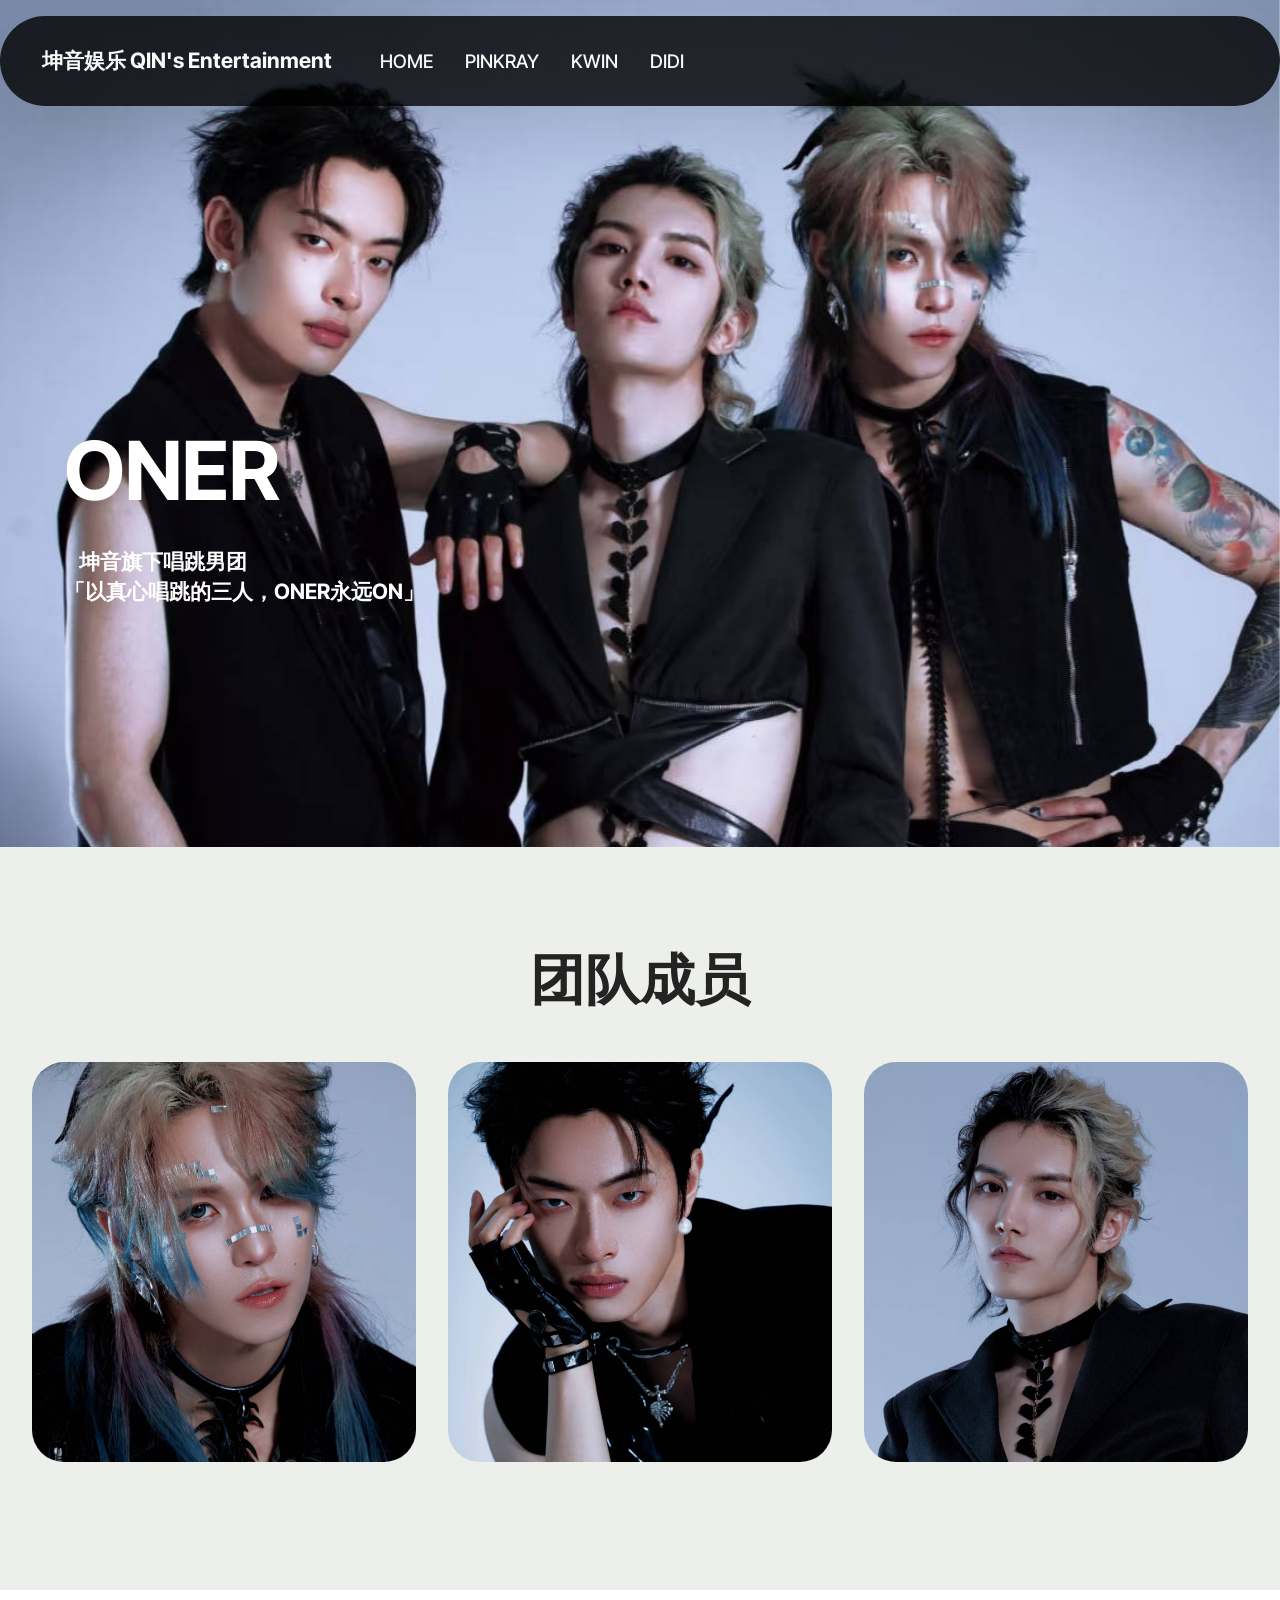
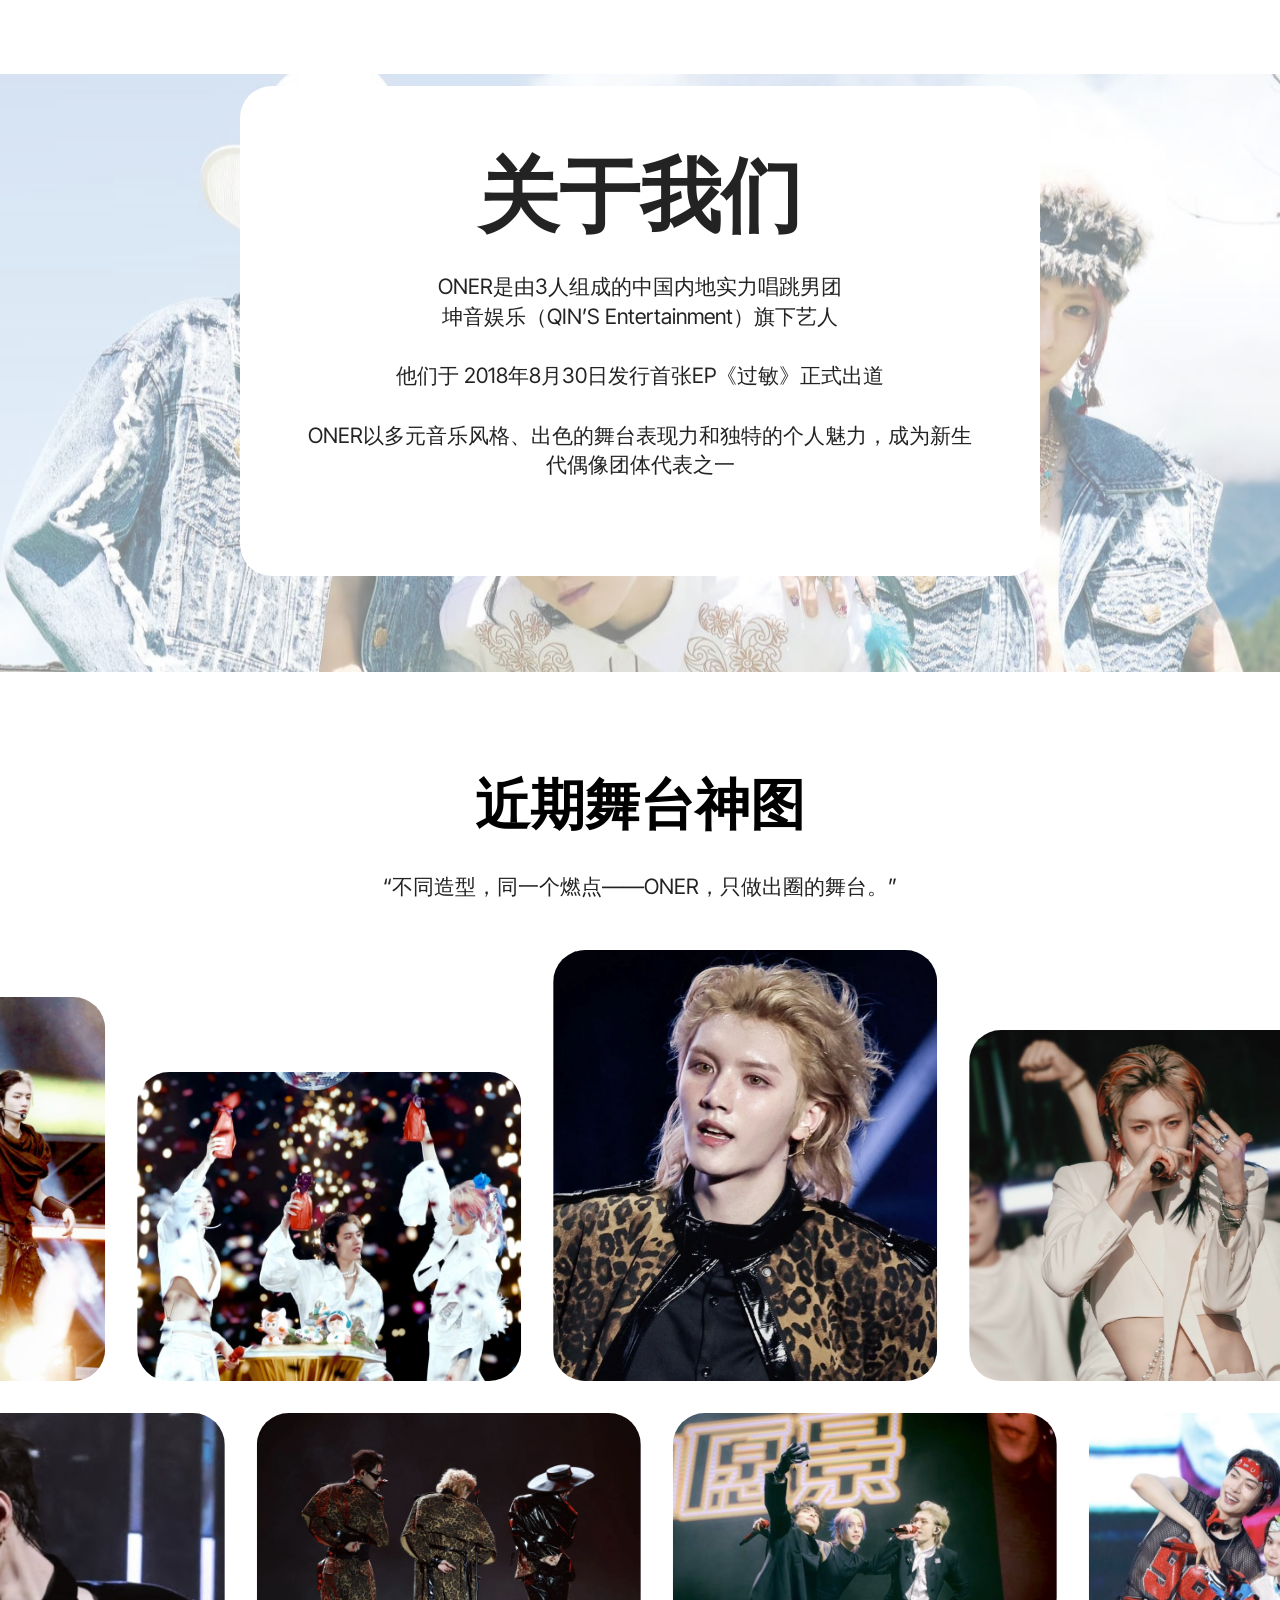
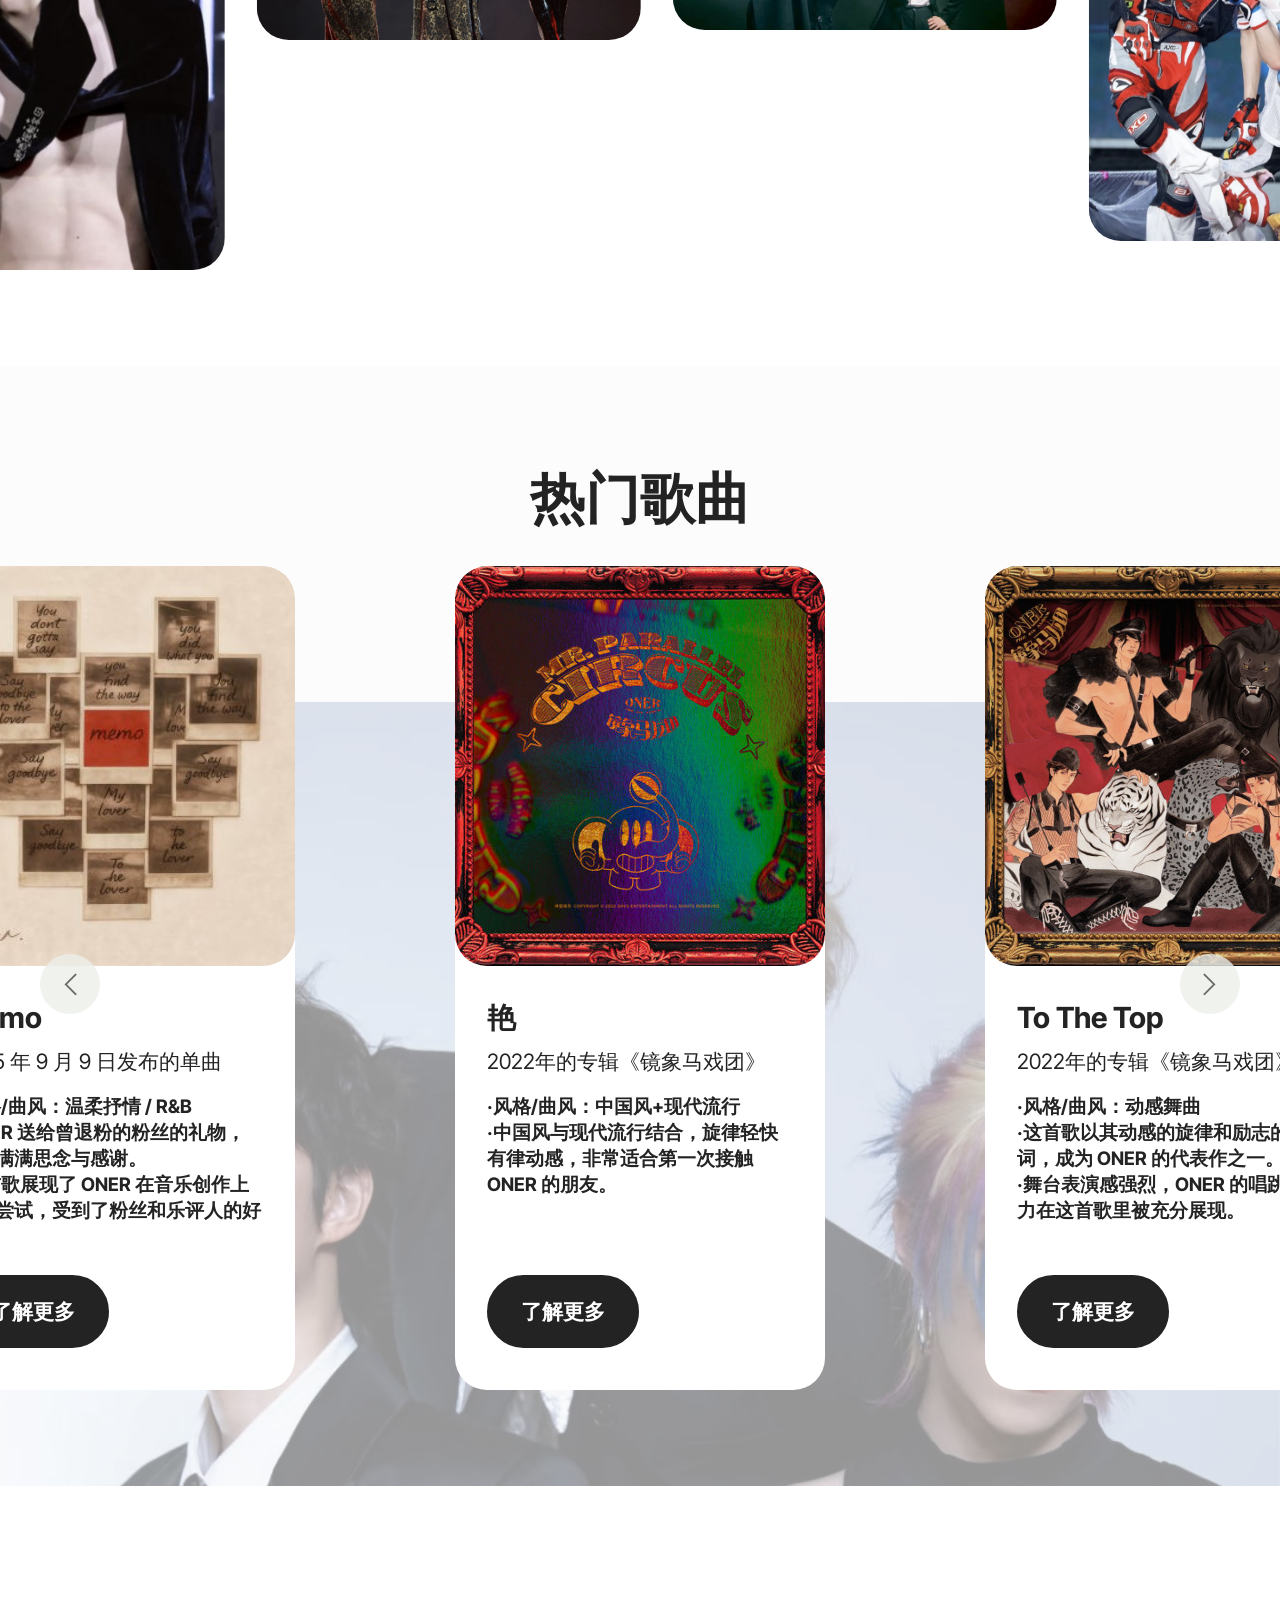
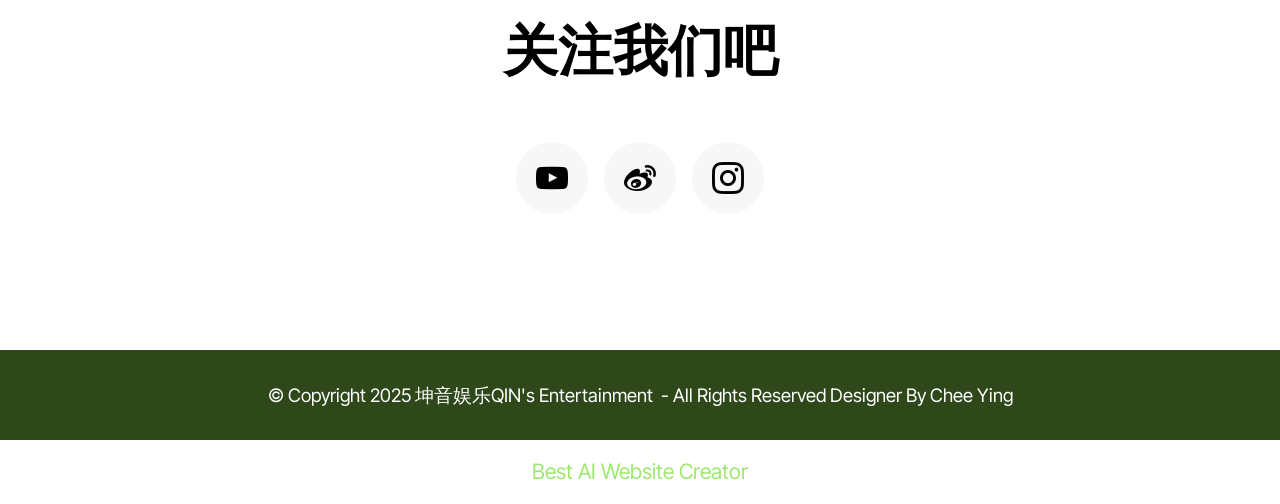
==== commit cc35a5b3: "create github pages" ====
--- a/index.html
+++ b/index.html
@@ -5,12 +5,21 @@
   <meta charset="UTF-8">
   <meta http-equiv="X-UA-Compatible" content="IE=edge">
   <meta name="generator" content="Mobirise v6.1.4, mobirise.com">
+  <meta name="twitter:card" content="summary_large_image"/>
+  <meta name="twitter:image:src" content="assets/images/index-meta.jpeg">
+  <meta property="og:image" content="assets/images/index-meta.jpeg">
+  <meta name="twitter:title" content="坤音娱乐QIN's Entertainment ｜Chee Ying">
   <meta name="viewport" content="width=device-width, initial-scale=1, minimum-scale=1">
   <link rel="shortcut icon" href="assets/images/0.jpg" type="image/x-icon">
-  <meta name="description" content="">
-  
-  
-  <title>Home</title>
+  <meta name="description" content="ONER是由3人组成的中国内地实力唱跳男团
+坤音娱乐（QIN’S Entertainment）旗下艺人
+
+他们于 2018年8月30日发行首张EP《过敏》正式出道
+
+ONER以多元音乐风格、出色的舞台表现力和独特的个人魅力，成为新生代偶像团体代表之一">
+  
+  
+  <title>坤音娱乐QIN's Entertainment ｜Chee Ying</title>
   <link rel="stylesheet" href="assets/web/assets/mobirise-icons2/mobirise2.css">
   <link rel="stylesheet" href="assets/bootstrap/css/bootstrap.min.css">
   <link rel="stylesheet" href="assets/parallax/jarallax.css">
@@ -19,7 +28,7 @@
   <link rel="stylesheet" href="assets/theme/css/style.css">
   <link rel="preload" href="https://fonts.googleapis.com/css?family=Inter+Tight:100,200,300,400,500,600,700,800,900,100i,200i,300i,400i,500i,600i,700i,800i,900i&display=swap" as="style" onload="this.onload=null;this.rel='stylesheet'">
   <noscript><link rel="stylesheet" href="https://fonts.googleapis.com/css?family=Inter+Tight:100,200,300,400,500,600,700,800,900,100i,200i,300i,400i,500i,600i,700i,800i,900i&display=swap"></noscript>
-  <link rel="preload" as="style" href="assets/mobirise/css/mbr-additional.css?v=Jzpr8U"><link rel="stylesheet" href="assets/mobirise/css/mbr-additional.css?v=Jzpr8U" type="text/css">
+  <link rel="preload" as="style" href="assets/mobirise/css/mbr-additional.css?v=lH2nDT"><link rel="stylesheet" href="assets/mobirise/css/mbr-additional.css?v=lH2nDT" type="text/css">
 
   
   
@@ -33,12 +42,8 @@
 	<nav class="navbar navbar-dropdown navbar-fixed-top navbar-expand-lg">
 		<div class="container">
 			<div class="navbar-brand">
-				<span class="navbar-logo">
-					<a href="https://mobiri.se">
-						<img src="assets/images/0.jpg" alt="Mobirise Website Builder" style="height: 3.7rem;">
-					</a>
-				</span>
-				<span class="navbar-caption-wrap"><a class="navbar-caption text-white text-primary display-4" href="https://m.weibo.cn/u/6062604272?t=0&luicode=10000011&lfid=231583">坤音娱乐QIN's Entertainment</a></span>
+				
+				<span class="navbar-caption-wrap"><a class="navbar-caption text-white text-primary display-7" href="https://m.weibo.cn/u/6062604272?t=0&luicode=10000011&lfid=231583">坤音娱乐 QIN's Entertainment</a></span>
 			</div>
 			<button class="navbar-toggler" type="button" data-toggle="collapse" data-bs-toggle="collapse" data-target="#navbarSupportedContent" data-bs-target="#navbarSupportedContent" aria-controls="navbarNavAltMarkup" aria-expanded="false" aria-label="Toggle navigation">
 				<div class="hamburger">
@@ -49,7 +54,7 @@
 				</div>
 			</button>
 			<div class="collapse navbar-collapse" id="navbarSupportedContent">
-				<ul class="navbar-nav nav-dropdown nav-right" data-app-modern-menu="true"><li class="nav-item"><a class="nav-link link text-white text-primary display-4" href="index.html">Home</a></li><li class="nav-item"><a class="nav-link link text-white text-primary display-4" href="page1.html">岳岳PINKRAY</a></li><li class="nav-item"><a class="nav-link link text-white text-primary display-4" href="page7.html">木子洋KWIN</a></li><li class="nav-item"><a class="nav-link link text-white text-primary display-4" href="page6.html">灵超DIDI</a></li></ul>
+				<ul class="navbar-nav nav-dropdown nav-right" data-app-modern-menu="true"><li class="nav-item"><a class="nav-link link text-white text-primary display-4" href="index.html">HOME</a></li><li class="nav-item"><a class="nav-link link text-white text-primary display-4" href="page1.html">PINKRAY</a></li><li class="nav-item"><a class="nav-link link text-white text-primary display-4" href="page7.html">KWIN</a></li><li class="nav-item"><a class="nav-link link text-white text-primary display-4" href="page6.html">DIDI</a></li></ul>
 				
 				
 			</div>
@@ -308,12 +313,12 @@
     <div class="container">
         <div class="media-container-row align-center mbr-white">
             <div class="col-12">
-                <p class="mbr-text mb-0 mbr-fonts-style display-7">
+                <p class="mbr-text mb-0 mbr-fonts-style display-4">
                     © Copyright 2025 坤音娱乐QIN's Entertainment&nbsp; - All Rights Reserved Designer By Chee Ying</p>
             </div>
         </div>
     </div>
-</section><section class="display-7" style="padding: 0;align-items: center;justify-content: center;flex-wrap: wrap;    align-content: center;display: flex;position: relative;height: 4rem;"><a href="https://mobiri.se/4252877" style="flex: 1 1;height: 4rem;position: absolute;width: 100%;z-index: 1;"><img alt="" style="height: 4rem;" src="[data-uri]"></a><p style="margin: 0;text-align: center;" class="display-7">&#8204;</p><a style="z-index:1" href="https://mobirise.com/offline-website-builder.html">Offline Website Maker</a></section><script src="assets/bootstrap/js/bootstrap.bundle.min.js"></script>  <script src="assets/parallax/jarallax.js"></script>  <script src="assets/smoothscroll/smooth-scroll.js"></script>  <script src="assets/ytplayer/index.js"></script>  <script src="assets/dropdown/js/navbar-dropdown.js"></script>  <script src="assets/scrollgallery/scroll-gallery.js"></script>  <script src="assets/embla/embla.min.js"></script>  <script src="assets/embla/script.js"></script>  <script src="assets/theme/js/script.js"></script>  
+</section><section class="display-7" style="padding: 0;align-items: center;justify-content: center;flex-wrap: wrap;    align-content: center;display: flex;position: relative;height: 4rem;"><a href="https://mobiri.se/4252877" style="flex: 1 1;height: 4rem;position: absolute;width: 100%;z-index: 1;"><img alt="" style="height: 4rem;" src="[data-uri]"></a><p style="margin: 0;text-align: center;" class="display-7">&#8204;</p><a style="z-index:1" href="https://mobirise.com/builder/ai-website-creator.html">Best AI Website Creator</a></section><script src="assets/bootstrap/js/bootstrap.bundle.min.js"></script>  <script src="assets/parallax/jarallax.js"></script>  <script src="assets/smoothscroll/smooth-scroll.js"></script>  <script src="assets/ytplayer/index.js"></script>  <script src="assets/dropdown/js/navbar-dropdown.js"></script>  <script src="assets/scrollgallery/scroll-gallery.js"></script>  <script src="assets/embla/embla.min.js"></script>  <script src="assets/embla/script.js"></script>  <script src="assets/theme/js/script.js"></script>  
   
   
 </body>
--- a/assets/mobirise/css/mbr-additional.css
+++ b/assets/mobirise/css/mbr-additional.css
@@ -890,6 +890,11 @@
 .cid-uYV5XPfZlR .navbar-caption {
   padding-left: 1rem;
   padding-right: .5rem;
+}
+@media (min-width: 767px) {
+  .cid-uYV5XPfZlR .navbar-caption {
+    padding-left: 2rem;
+  }
 }
 @media (max-width: 767px) {
   .cid-uYV5XPfZlR .nav-dropdown {
@@ -1010,11 +1015,6 @@
 .cid-uYV5XPfZlR .navbar.collapsed.opened .dropdown-menu {
   top: 0;
 }
-@media (min-width: 992px) {
-  .cid-uYV5XPfZlR .navbar.collapsed.opened:not(.navbar-short) .navbar-collapse {
-    max-height: calc(98.5vh - 3.7rem);
-  }
-}
 .cid-uYV5XPfZlR .navbar.collapsed .dropdown-menu .dropdown-submenu {
   left: 0 !important;
 }
@@ -1960,6 +1960,11 @@
 .cid-uYV5XPfZlR .navbar-caption {
   padding-left: 1rem;
   padding-right: .5rem;
+}
+@media (min-width: 767px) {
+  .cid-uYV5XPfZlR .navbar-caption {
+    padding-left: 2rem;
+  }
 }
 @media (max-width: 767px) {
   .cid-uYV5XPfZlR .nav-dropdown {
@@ -2080,11 +2085,6 @@
 .cid-uYV5XPfZlR .navbar.collapsed.opened .dropdown-menu {
   top: 0;
 }
-@media (min-width: 992px) {
-  .cid-uYV5XPfZlR .navbar.collapsed.opened:not(.navbar-short) .navbar-collapse {
-    max-height: calc(98.5vh - 3.7rem);
-  }
-}
 .cid-uYV5XPfZlR .navbar.collapsed .dropdown-menu .dropdown-submenu {
   left: 0 !important;
 }
@@ -3042,6 +3042,11 @@
 .cid-uZvIoeczmL .navbar-caption {
   padding-left: 1rem;
   padding-right: .5rem;
+}
+@media (min-width: 767px) {
+  .cid-uZvIoeczmL .navbar-caption {
+    padding-left: 2rem;
+  }
 }
 @media (max-width: 767px) {
   .cid-uZvIoeczmL .nav-dropdown {
@@ -3162,11 +3167,6 @@
 .cid-uZvIoeczmL .navbar.collapsed.opened .dropdown-menu {
   top: 0;
 }
-@media (min-width: 992px) {
-  .cid-uZvIoeczmL .navbar.collapsed.opened:not(.navbar-short) .navbar-collapse {
-    max-height: calc(98.5vh - 3.7rem);
-  }
-}
 .cid-uZvIoeczmL .navbar.collapsed .dropdown-menu .dropdown-submenu {
   left: 0 !important;
 }
@@ -4124,6 +4124,11 @@
 .cid-uZvIrssr4Z .navbar-caption {
   padding-left: 1rem;
   padding-right: .5rem;
+}
+@media (min-width: 767px) {
+  .cid-uZvIrssr4Z .navbar-caption {
+    padding-left: 2rem;
+  }
 }
 @media (max-width: 767px) {
   .cid-uZvIrssr4Z .nav-dropdown {
@@ -4244,11 +4249,6 @@
 .cid-uZvIrssr4Z .navbar.collapsed.opened .dropdown-menu {
   top: 0;
 }
-@media (min-width: 992px) {
-  .cid-uZvIrssr4Z .navbar.collapsed.opened:not(.navbar-short) .navbar-collapse {
-    max-height: calc(98.5vh - 3.7rem);
-  }
-}
 .cid-uZvIrssr4Z .navbar.collapsed .dropdown-menu .dropdown-submenu {
   left: 0 !important;
 }
--- a/assets/mobirise/css/mbr-additional.css
+++ b/assets/mobirise/css/mbr-additional.css
@@ -890,6 +890,11 @@
 .cid-uYV5XPfZlR .navbar-caption {
   padding-left: 1rem;
   padding-right: .5rem;
+}
+@media (min-width: 767px) {
+  .cid-uYV5XPfZlR .navbar-caption {
+    padding-left: 2rem;
+  }
 }
 @media (max-width: 767px) {
   .cid-uYV5XPfZlR .nav-dropdown {
@@ -1010,11 +1015,6 @@
 .cid-uYV5XPfZlR .navbar.collapsed.opened .dropdown-menu {
   top: 0;
 }
-@media (min-width: 992px) {
-  .cid-uYV5XPfZlR .navbar.collapsed.opened:not(.navbar-short) .navbar-collapse {
-    max-height: calc(98.5vh - 3.7rem);
-  }
-}
 .cid-uYV5XPfZlR .navbar.collapsed .dropdown-menu .dropdown-submenu {
   left: 0 !important;
 }
@@ -1960,6 +1960,11 @@
 .cid-uYV5XPfZlR .navbar-caption {
   padding-left: 1rem;
   padding-right: .5rem;
+}
+@media (min-width: 767px) {
+  .cid-uYV5XPfZlR .navbar-caption {
+    padding-left: 2rem;
+  }
 }
 @media (max-width: 767px) {
   .cid-uYV5XPfZlR .nav-dropdown {
@@ -2080,11 +2085,6 @@
 .cid-uYV5XPfZlR .navbar.collapsed.opened .dropdown-menu {
   top: 0;
 }
-@media (min-width: 992px) {
-  .cid-uYV5XPfZlR .navbar.collapsed.opened:not(.navbar-short) .navbar-collapse {
-    max-height: calc(98.5vh - 3.7rem);
-  }
-}
 .cid-uYV5XPfZlR .navbar.collapsed .dropdown-menu .dropdown-submenu {
   left: 0 !important;
 }
@@ -3042,6 +3042,11 @@
 .cid-uZvIoeczmL .navbar-caption {
   padding-left: 1rem;
   padding-right: .5rem;
+}
+@media (min-width: 767px) {
+  .cid-uZvIoeczmL .navbar-caption {
+    padding-left: 2rem;
+  }
 }
 @media (max-width: 767px) {
   .cid-uZvIoeczmL .nav-dropdown {
@@ -3162,11 +3167,6 @@
 .cid-uZvIoeczmL .navbar.collapsed.opened .dropdown-menu {
   top: 0;
 }
-@media (min-width: 992px) {
-  .cid-uZvIoeczmL .navbar.collapsed.opened:not(.navbar-short) .navbar-collapse {
-    max-height: calc(98.5vh - 3.7rem);
-  }
-}
 .cid-uZvIoeczmL .navbar.collapsed .dropdown-menu .dropdown-submenu {
   left: 0 !important;
 }
@@ -4124,6 +4124,11 @@
 .cid-uZvIrssr4Z .navbar-caption {
   padding-left: 1rem;
   padding-right: .5rem;
+}
+@media (min-width: 767px) {
+  .cid-uZvIrssr4Z .navbar-caption {
+    padding-left: 2rem;
+  }
 }
 @media (max-width: 767px) {
   .cid-uZvIrssr4Z .nav-dropdown {
@@ -4244,11 +4249,6 @@
 .cid-uZvIrssr4Z .navbar.collapsed.opened .dropdown-menu {
   top: 0;
 }
-@media (min-width: 992px) {
-  .cid-uZvIrssr4Z .navbar.collapsed.opened:not(.navbar-short) .navbar-collapse {
-    max-height: calc(98.5vh - 3.7rem);
-  }
-}
 .cid-uZvIrssr4Z .navbar.collapsed .dropdown-menu .dropdown-submenu {
   left: 0 !important;
 }
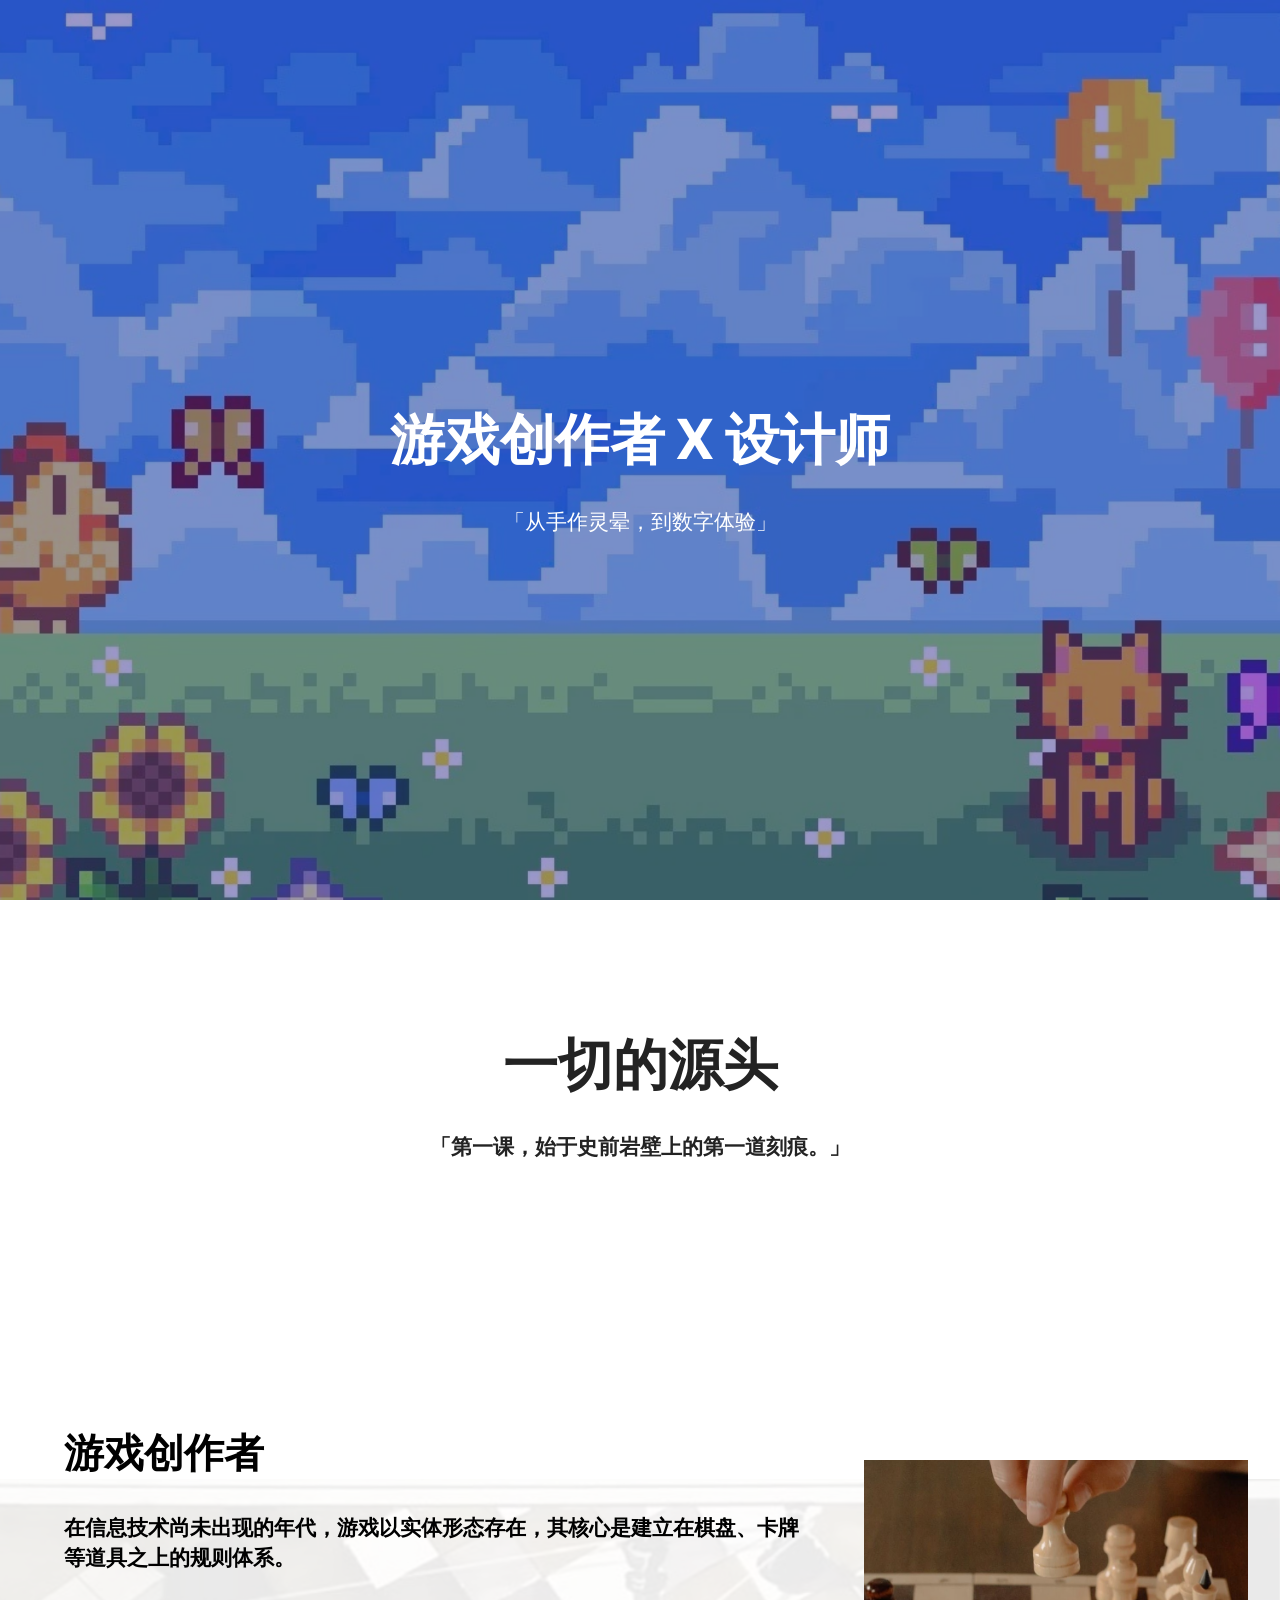
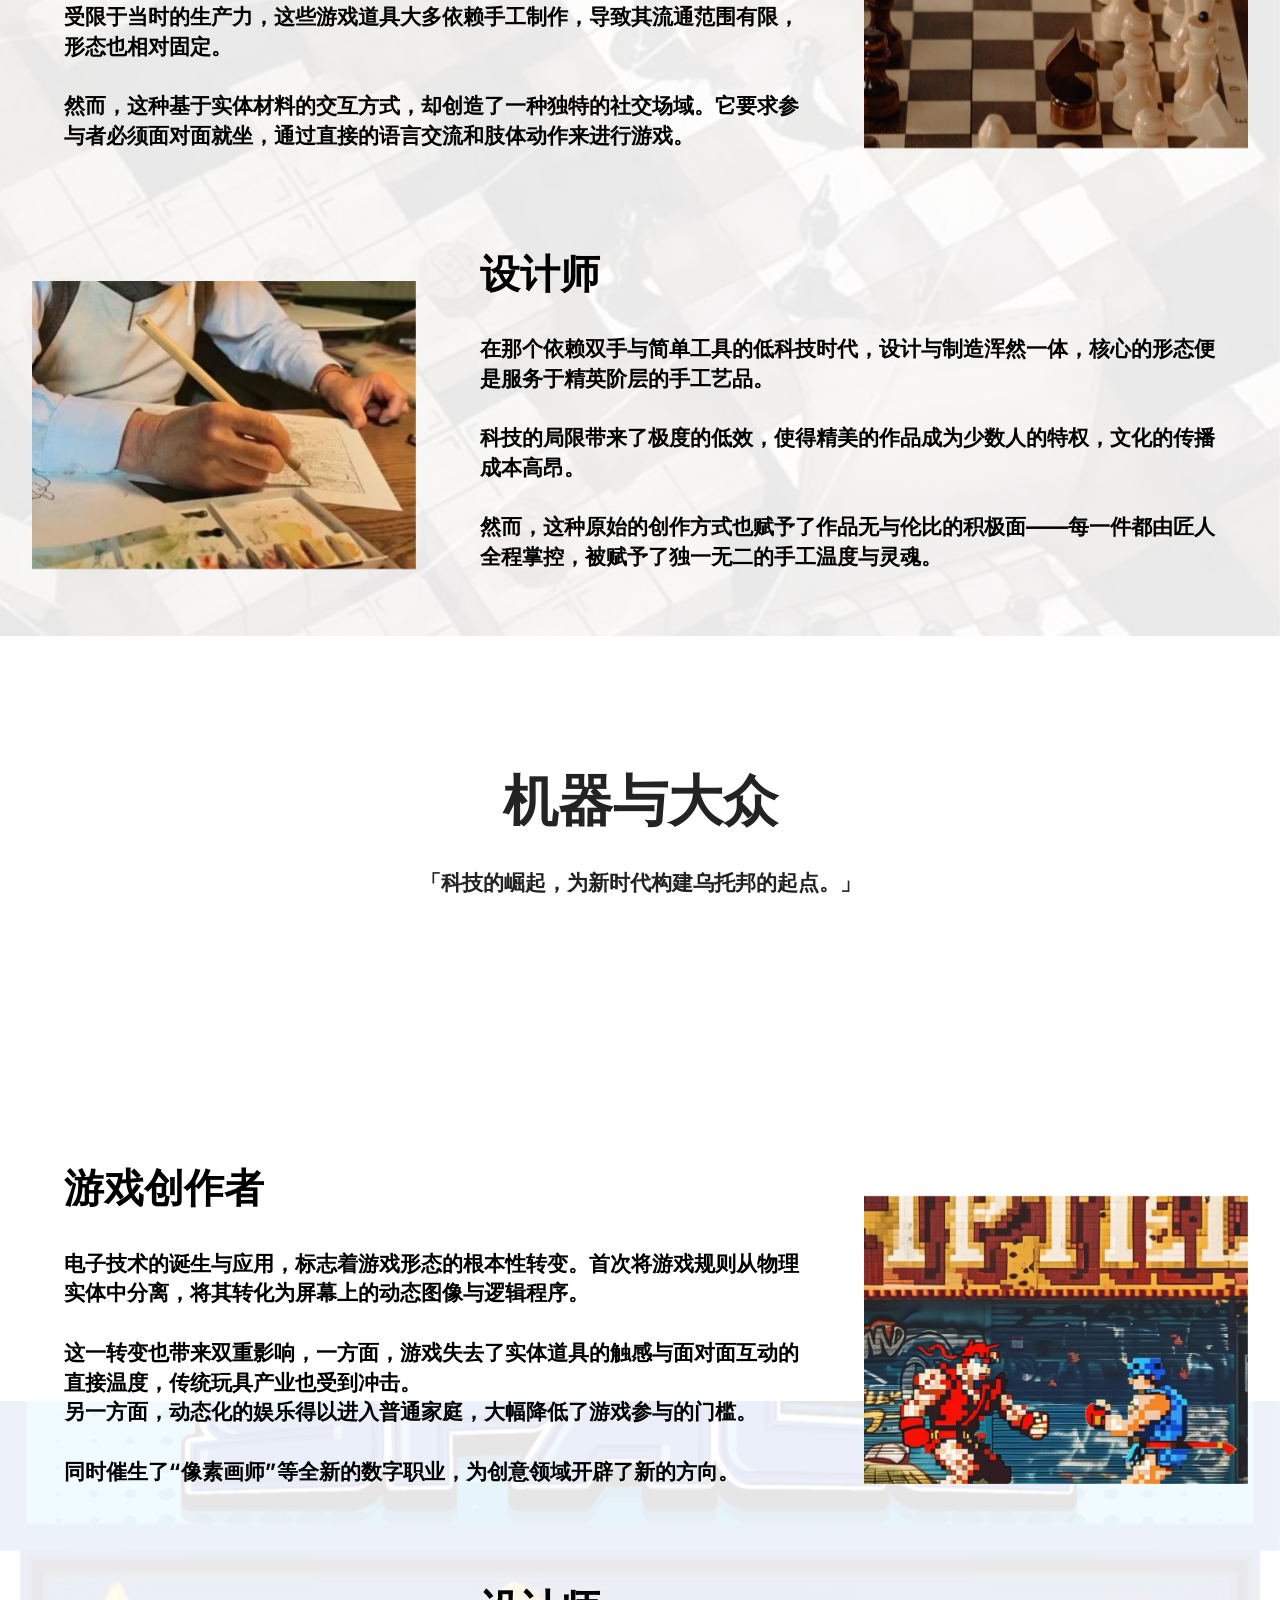
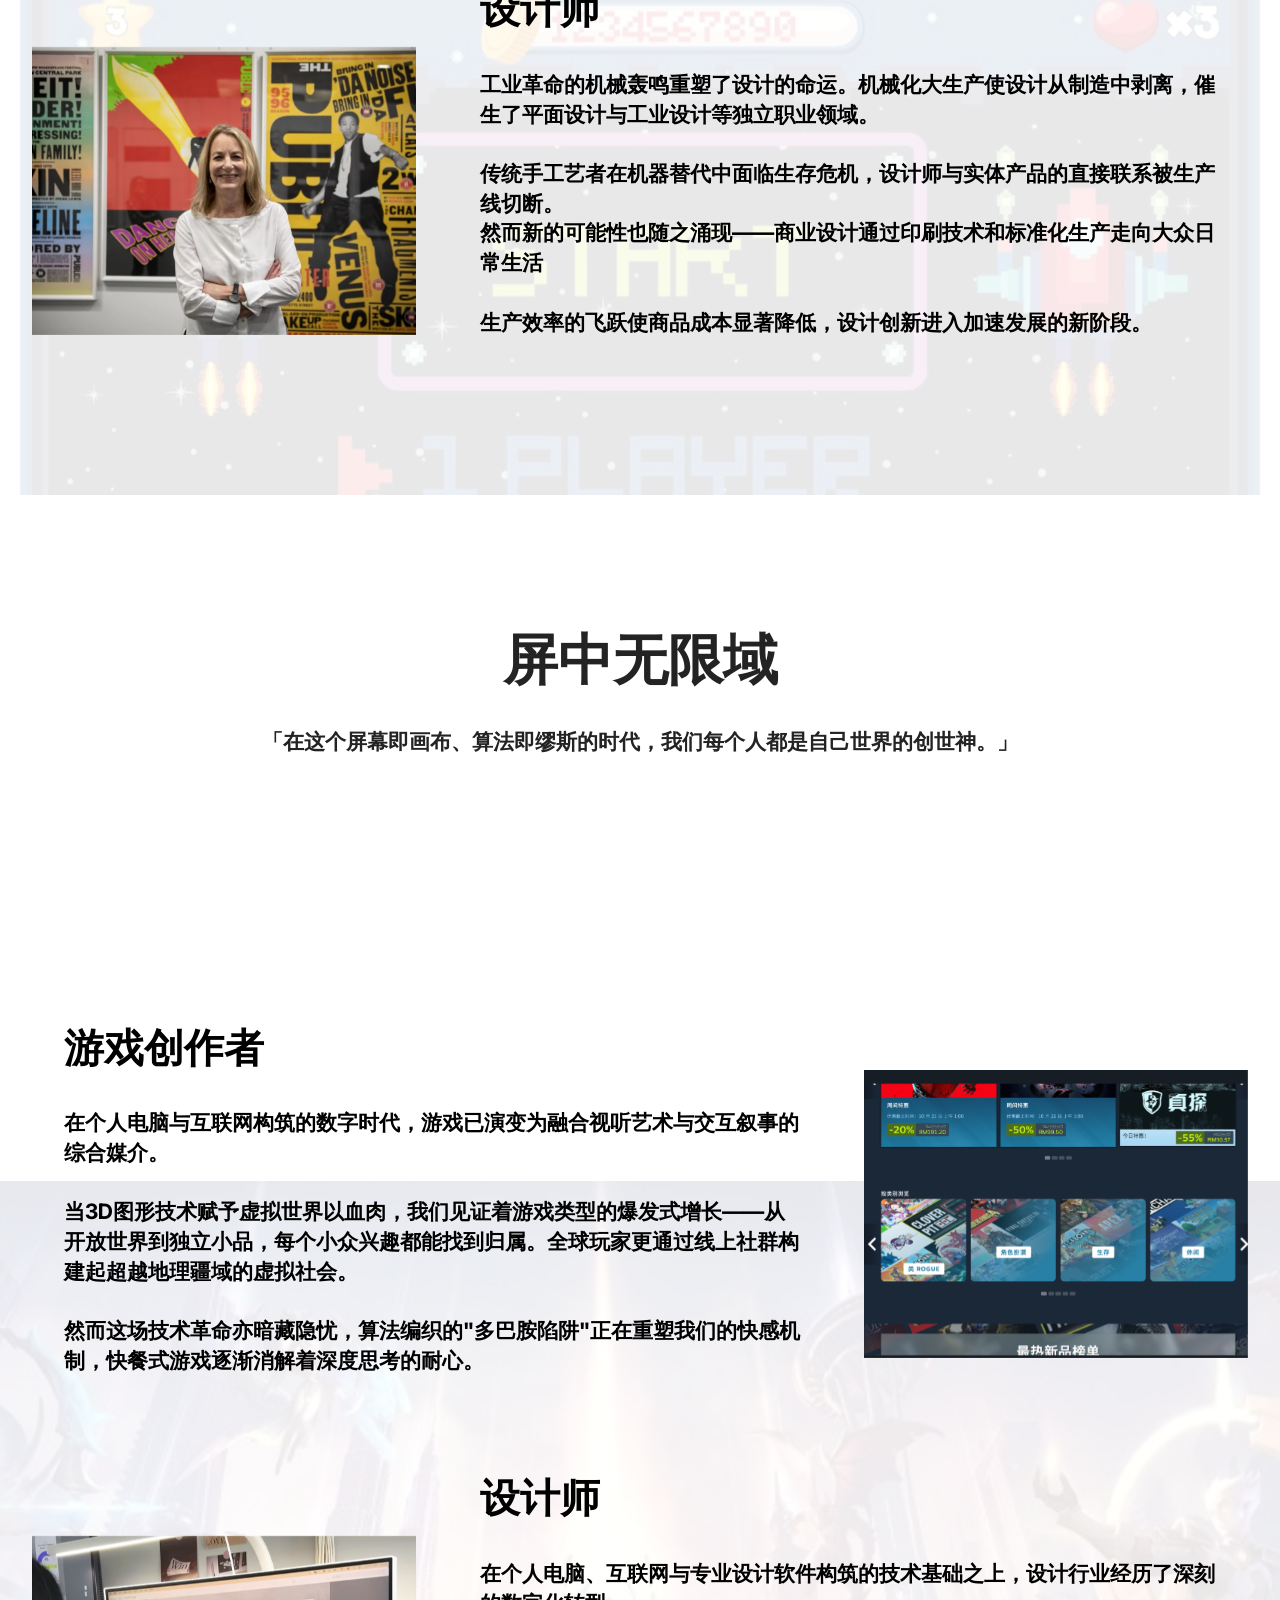
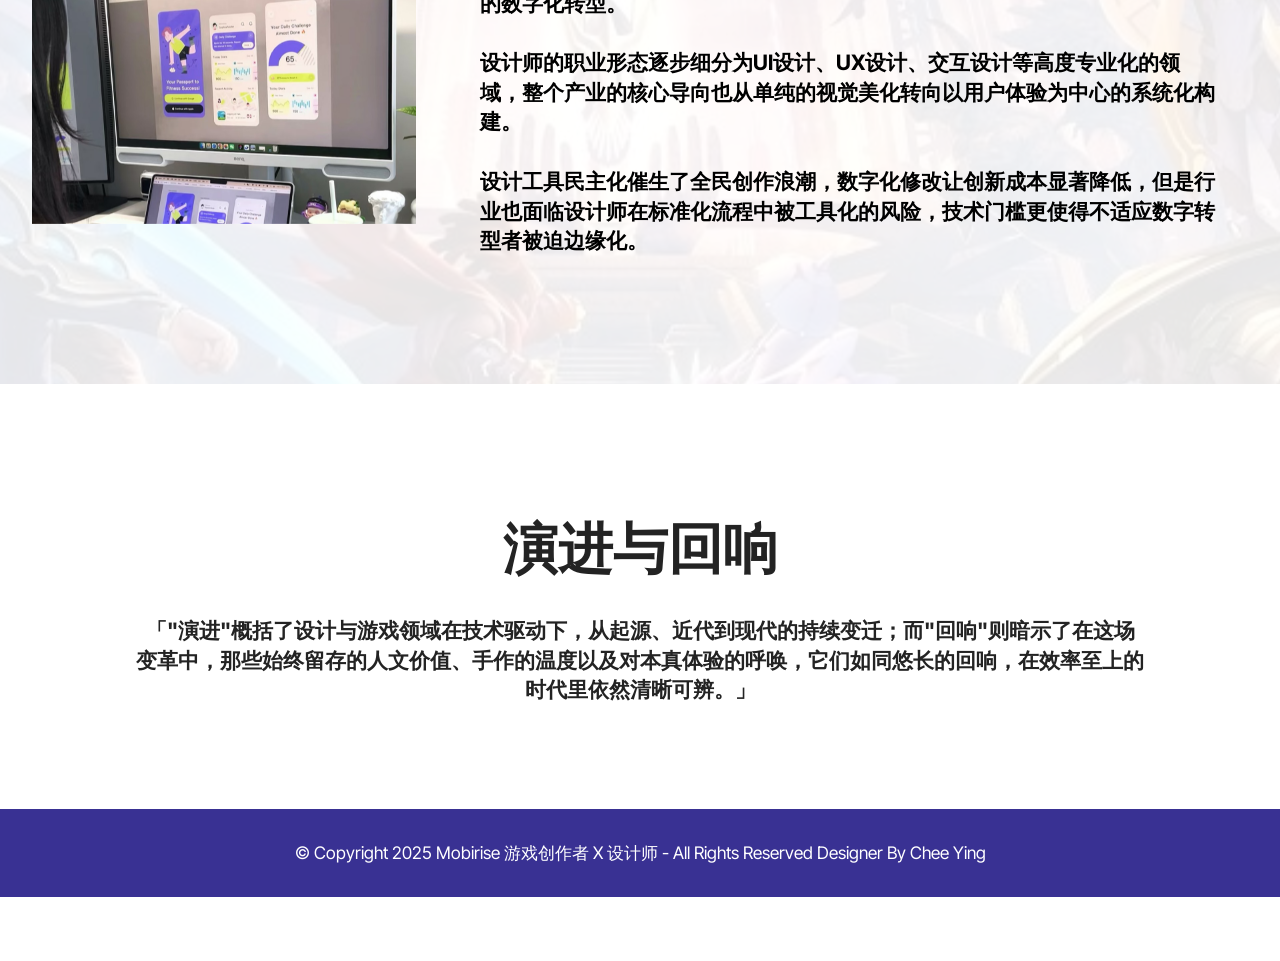
==== commit 97386399: "create github pages" ====
--- a/index.html
+++ b/index.html
@@ -6,29 +6,22 @@
   <meta http-equiv="X-UA-Compatible" content="IE=edge">
   <meta name="generator" content="Mobirise v6.1.4, mobirise.com">
   <meta name="twitter:card" content="summary_large_image"/>
-  <meta name="twitter:image:src" content="assets/images/index-meta.jpeg">
-  <meta property="og:image" content="assets/images/index-meta.jpeg">
-  <meta name="twitter:title" content="坤音娱乐QIN's Entertainment ｜Chee Ying">
+  <meta name="twitter:image:src" content="assets/images/index-meta.png">
+  <meta property="og:image" content="assets/images/index-meta.png">
+  <meta name="twitter:title" content="游戏创作者 X 设计师 ｜ Chee Ying">
   <meta name="viewport" content="width=device-width, initial-scale=1, minimum-scale=1">
-  <link rel="shortcut icon" href="assets/images/0.jpg" type="image/x-icon">
-  <meta name="description" content="ONER是由3人组成的中国内地实力唱跳男团
-坤音娱乐（QIN’S Entertainment）旗下艺人
-
-他们于 2018年8月30日发行首张EP《过敏》正式出道
-
-ONER以多元音乐风格、出色的舞台表现力和独特的个人魅力，成为新生代偶像团体代表之一">
-  
-  
-  <title>坤音娱乐QIN's Entertainment ｜Chee Ying</title>
-  <link rel="stylesheet" href="assets/web/assets/mobirise-icons2/mobirise2.css">
+  <link rel="shortcut icon" href="assets/images/2025-10-15-12.03.57.png" type="image/x-icon">
+  <meta name="description" content=""演进"概括了设计与游戏领域在技术驱动下，从起源、近代到现代的持续变迁；而"回响"则暗示了在这场变革中，那些始终留存的人文价值、手作的温度以及对本真体验的呼唤，它们如同悠长的回响，在效率至上的时代里依然清晰可辨。">
+  
+  
+  <title>游戏创作者 X 设计师 ｜ Chee Ying</title>
   <link rel="stylesheet" href="assets/bootstrap/css/bootstrap.min.css">
   <link rel="stylesheet" href="assets/parallax/jarallax.css">
-  <link rel="stylesheet" href="assets/dropdown/css/style.css">
-  <link rel="stylesheet" href="assets/socicon/css/styles.css">
+  <link rel="stylesheet" href="assets/animatecss/animate.css">
   <link rel="stylesheet" href="assets/theme/css/style.css">
   <link rel="preload" href="https://fonts.googleapis.com/css?family=Inter+Tight:100,200,300,400,500,600,700,800,900,100i,200i,300i,400i,500i,600i,700i,800i,900i&display=swap" as="style" onload="this.onload=null;this.rel='stylesheet'">
   <noscript><link rel="stylesheet" href="https://fonts.googleapis.com/css?family=Inter+Tight:100,200,300,400,500,600,700,800,900,100i,200i,300i,400i,500i,600i,700i,800i,900i&display=swap"></noscript>
-  <link rel="preload" as="style" href="assets/mobirise/css/mbr-additional.css?v=lH2nDT"><link rel="stylesheet" href="assets/mobirise/css/mbr-additional.css?v=lH2nDT" type="text/css">
+  <link rel="preload" as="style" href="assets/mobirise/css/mbr-additional.css?v=waaPmN"><link rel="stylesheet" href="assets/mobirise/css/mbr-additional.css?v=waaPmN" type="text/css">
 
   
   
@@ -36,275 +29,210 @@
 </head>
 <body>
   
-  <section data-bs-version="5.1" class="menu menu1 cid-uYV5XPfZlR" once="menu" id="menu01-1">
-	
-
-	<nav class="navbar navbar-dropdown navbar-fixed-top navbar-expand-lg">
-		<div class="container">
-			<div class="navbar-brand">
-				
-				<span class="navbar-caption-wrap"><a class="navbar-caption text-white text-primary display-7" href="https://m.weibo.cn/u/6062604272?t=0&luicode=10000011&lfid=231583">坤音娱乐 QIN's Entertainment</a></span>
-			</div>
-			<button class="navbar-toggler" type="button" data-toggle="collapse" data-bs-toggle="collapse" data-target="#navbarSupportedContent" data-bs-target="#navbarSupportedContent" aria-controls="navbarNavAltMarkup" aria-expanded="false" aria-label="Toggle navigation">
-				<div class="hamburger">
-					<span></span>
-					<span></span>
-					<span></span>
-					<span></span>
-				</div>
-			</button>
-			<div class="collapse navbar-collapse" id="navbarSupportedContent">
-				<ul class="navbar-nav nav-dropdown nav-right" data-app-modern-menu="true"><li class="nav-item"><a class="nav-link link text-white text-primary display-4" href="index.html">HOME</a></li><li class="nav-item"><a class="nav-link link text-white text-primary display-4" href="page1.html">PINKRAY</a></li><li class="nav-item"><a class="nav-link link text-white text-primary display-4" href="page7.html">KWIN</a></li><li class="nav-item"><a class="nav-link link text-white text-primary display-4" href="page6.html">DIDI</a></li></ul>
-				
-				
-			</div>
-		</div>
-	</nav>
-</section>
-
-<section data-bs-version="5.1" class="header18 cid-uYV66SJXJa mbr-parallax-background" id="header18-2">
-  
-
-  
+  <section data-bs-version="5.1" class="header16 cid-uZyWyI7CfZ mbr-fullscreen mbr-parallax-background" id="header17-4">
+  
+  <div class="mbr-overlay" style="opacity: 0.5; background-color: rgb(57, 49, 147);"></div>
   <div class="container-fluid">
     <div class="row">
       <div class="content-wrap col-12 col-md-12">
-        <h1 class="mbr-section-title mbr-fonts-style mbr-white mb-4 display-1">
-          <strong><br>ONER</strong></h1>
-        
-        <p class="mbr-fonts-style mbr-text mbr-white mb-4 display-7">&nbsp; &nbsp;<strong>坤音旗下唱跳男团<br>「以真心唱跳的三人，ONER永远ON」</strong><br></p>
+        <h1 class="mbr-section-title mbr-fonts-style mbr-white mb-4 display-2">
+          <strong><br>游戏创作者 X 设计师</strong></h1>
+        
+        <p class="mbr-fonts-style mbr-text mbr-white mb-4 display-7">「从手作灵晕，到数字体验」</p>
         
       </div>
     </div>
   </div>
 </section>
 
-<section data-bs-version="5.1" class="clients1 cid-uYV6IH52VQ" id="clients01-3">
-  
-
-  
-  
-  <div class="container-fluid">
-    <div class="row justify-content-center mb-5">
-      <div class="col-12 content-head">
-        <h3 class="mbr-section-title mbr-fonts-style align-center mb-0 display-2"><strong>团队成员</strong></h3>
-        
-      </div>
-    </div>
-    <div class="row justify-content-center">
-      <div class="col-sm-6 card col-lg-4">
-        <div class="card-wrap card1">
-          <div class="content-wrap">
-            <div class="mbr-section-btn card-btn align-center"><a class="btn btn-white display-7" href="https://m.weibo.cn/u/6392771552?t=0&luicode=10000011&lfid=100103type%3D1%26q%3D%E5%9D%A4%E9%9F%B3%E5%A8%B1%E4%B9%90"><span class="mobi-mbri mobi-mbri-bulleted-list mbr-iconfont mbr-iconfont-btn"></span>岳岳PINKRAY</a></div>
-          </div>
-        </div>
-      </div>
-
-      <div class="col-sm-6 card col-lg-4">
-        <div class="card-wrap card2">
-          <div class="content-wrap">
-            <div class="mbr-section-btn card-btn align-center"><a class="btn btn-white display-7" href="https://m.weibo.cn/u/6400910760?t=0&luicode=10000011&lfid=100103type%3D1%26q%3D%E5%B2%B3%E5%B2%B3PINKRAY"><span class="mobi-mbri mobi-mbri-bulleted-list mbr-iconfont mbr-iconfont-btn"></span>木子洋KWIN</a></div>
-          </div>
-        </div>
-      </div>
-
-      <div class="col-sm-6 card col-lg-4">
-        <div class="card-wrap card3">
-          <div class="content-wrap">
-            <div class="mbr-section-btn card-btn align-center"><a class="btn btn-white display-7" href="https://m.weibo.cn/u/6400910962?t=0&luicode=10000011&lfid=1076036400910760"><span class="mobi-mbri mobi-mbri-bulleted-list mbr-iconfont mbr-iconfont-btn"></span>灵超DIDI</a></div>
-          </div>
-        </div>
-      </div>
-
-      
-    </div>
-  </div>
-</section>
-
-<section data-bs-version="5.1" class="header14 cid-uZ1kiZhNAq mbr-parallax-background" id="header14-b">
-	
-
-	
-	<div class="mbr-overlay" style="opacity: 0.5; background-color: rgb(255, 255, 255);"></div>
-	<div class="container">
-		<div class="row justify-content-center">
-			<div class="card col-12 col-md-12 col-lg-8">
-				<div class="card-wrapper">
-					<div class="card-box align-center">
-						<h1 class="card-title mbr-fonts-style mb-4 display-1"><strong>关于我们</strong></h1>
-						<p class="mbr-text mbr-fonts-style mb-4 display-7">ONER是由3人组成的中国内地实力唱跳男团<br>坤音娱乐（QIN’S Entertainment）旗下艺人<br><br>他们于 2018年8月30日发行首张EP《过敏》正式出道<br><br>ONER以多元音乐风格、出色的舞台表现力和独特的个人魅力，成为新生代偶像团体代表之一</p>
-						
-					</div>
-				</div>
-			</div>
-		</div>
-	</div>
-</section>
-
-<section data-bs-version="5.1" class="gallery4 cid-uZ1iNJPdCo" id="gallery04-4">
-  
-  
-  <div class="container-fluid gallery-wrapper">
-    <div class="row justify-content-center">
-      <div class="col-12 content-head">
-        <div class="mbr-section-head mb-5">
-          <h4 class="mbr-section-title mbr-fonts-style align-center mb-0 display-2"><strong>近期舞台神图</strong></h4>
-          <h5 class="mbr-section-subtitle mbr-fonts-style align-center mb-0 mt-4 display-7">“不同造型，同一个燃点——ONER，只做出圈的舞台。”</h5>
-        </div>
-      </div>
-    </div>
-    <div class="grid-container">
-      <div class="grid-container-1" style="transform: translate3d(-200px, 0px, 0px);">
-        <div class="grid-item">
-          <img src="assets/images/img-5871.jpeg" alt="Mobirise Website Builder">
-        </div>
-        <div class="grid-item">
-          <img src="assets/images/img-5870202-882x1323.jpeg" alt="Mobirise Website Builder">
-        </div>
-        <div class="grid-item">
-          <img src="assets/images/img-5853202-882x1323.jpeg" alt="Mobirise Website Builder">
-        </div>
-        <div class="grid-item">
-          <img src="assets/images/img-5876-882x1165.jpeg" alt="Mobirise Website Builder">
-        </div>
-      </div>
-      <div class="grid-container-2" style="transform: translate3d(-70px, 0px, 0px);">
-        <div class="grid-item">
-          <img src="assets/images/img-5856-882x522.jpg" alt="Mobirise Website Builder">
-        </div>
-        <div class="grid-item">
-          <img src="assets/images/img-5970-882x588.jpeg" alt="Mobirise Website Builder">
-        </div>
-        <div class="grid-item">
-          <img src="assets/images/img-5854-882x1231.jpeg" alt="Mobirise Website Builder">
-        </div>
-        <div class="grid-item">
-          <img src="assets/images/img-5872-882x1137.jpeg" alt="Mobirise Website Builder">
-        </div>
-      </div>
-    </div>
-  </div>
-</section>
-
-<section data-bs-version="5.1" class="slider5 mbr-embla cid-uZ1jSQk2Sy mbr-parallax-background" id="slider5-9">
-    
-    <div class="mbr-overlay"></div>
-    <div class="position-relative">
-        <div class="mbr-section-head">
-            <h4 class="mbr-section-title mbr-fonts-style align-center mb-0 display-2"><strong>热门歌曲</strong></h4>
-            
-        </div>
-        <div class="embla mt-4" data-skip-snaps="true" data-align="center" data-contain-scroll="trimSnaps" data-loop="true" data-auto-play-interval="6" data-draggable="true">
-            <div class="embla__viewport container-fluid">
-                <div class="embla__container">
-                    <div class="embla__slide slider-image item" style="margin-left: 5rem; margin-right: 5rem;">
-                        <div class="slide-content">
-                            <div class="item-img">
-                                <div class="item-wrapper">
-                                    <img src="assets/images/e889b3-450x450.jpg" alt="Mobirise Website Builder" title="">
-                                </div>
-                            </div>
-                            <div class="item-content">
-                                <h5 class="item-title mbr-fonts-style display-5"><strong>艳</strong></h5>
-                                <h6 class="item-subtitle mbr-fonts-style mt-1 display-7">2022年的专辑《镜象马戏团》</h6>
-                                <p class="mbr-text mbr-fonts-style mt-3 display-4"><strong>·风格/曲风：中国风+现代流行<br>·中国风与现代流行结合，旋律轻快有律动感，非常适合第一次接触 ONER 的朋友。</strong></p>
-                            </div>
-                            <div class="mbr-section-btn item-footer mt-2"><a href="https://open.spotify.com/track/3VFyiCtIBGPGjYjonAT5Rq?si=d9f86a24ec514fb8" class="btn item-btn btn-black display-7" target="_blank">了解更多</a></div>
-                        </div>
-                    </div>
-                    <div class="embla__slide slider-image item" style="margin-left: 5rem; margin-right: 5rem;">
-                        <div class="slide-content">
-                            <div class="item-img">
-                                <div class="item-wrapper">
-                                    <img src="assets/images/to20the20top-600x600.jpg" alt="Mobirise Website Builder" title="">
-                                </div>
-                            </div>
-                            <div class="item-content">
-                                <h5 class="item-title mbr-fonts-style display-5"><strong>To The Top</strong></h5>
-                                <h6 class="item-subtitle mbr-fonts-style mt-1 display-7">2022年的专辑《镜象马戏团》</h6>
-                                <p class="mbr-text mbr-fonts-style mt-3 display-4"><strong>·风格/曲风：动感舞曲<br>·这首歌以其动感的旋律和励志的歌词，成为 ONER 的代表作之一。<br>·舞台表演感强烈，ONER 的唱跳能力在这首歌里被充分展现。<br></strong><br></p>
-                            </div>
-                            <div class="mbr-section-btn item-footer mt-2"><a href="https://open.spotify.com/track/7HTzQFgoegTJbI36AY5oxa?si=9914e5331d344aaa" class="btn item-btn btn-black display-7" target="_blank">了解更多</a></div>
-                        </div>
-                    </div>
-                    <div class="embla__slide slider-image item" style="margin-left: 5rem; margin-right: 5rem;">
-                        <div class="slide-content">
-                            <div class="item-img">
-                                <div class="item-wrapper">
-                                    <img src="assets/images/e4b99de5a4a9-600x600.jpg" alt="Mobirise Website Builder" title="">
-                                </div>
-                            </div>
-                            <div class="item-content">
-                                <h5 class="item-title mbr-fonts-style display-5"><strong>九天狂龙</strong></h5>
-                                <h6 class="item-subtitle mbr-fonts-style mt-1 display-7">2024 年 2 月 8 日发布的单曲</h6>
-                                <p class="mbr-text mbr-fonts-style mt-3 display-4"><strong>·风格/曲风：电子/中国风混合 / 动感舞曲<br>·ONER 的贺岁单曲，充满春节喜庆氛围，带来热血与祝福。<br>·以其独特的编曲和强烈的节奏感，吸引了大量听众的关注。</strong></p>
-                            </div>
-                            <div class="mbr-section-btn item-footer mt-2"><a href="https://open.spotify.com/track/0RtpMXDhgTvVPrHjCicXkr?si=77232d8631fb4eb3" class="btn item-btn btn-black display-7" target="_blank">了解更多</a></div>
-                        </div>
-                    </div>
-                    <div class="embla__slide slider-image item" style="margin-left: 5rem; margin-right: 5rem;">
-                        <div class="slide-content">
-                            <div class="item-img">
-                                <div class="item-wrapper">
-                                    <img src="assets/images/img-5972-600x338.jpeg" alt="Mobirise Website Builder" title="">
-                                </div>
-                            </div>
-                            <div class="item-content">
-                                <h5 class="item-title mbr-fonts-style display-5"><strong>Memo</strong></h5>
-                                <h6 class="item-subtitle mbr-fonts-style mt-1 display-7">2025 年 9 月 9 日发布的单曲</h6>
-                                <p class="mbr-text mbr-fonts-style mt-3 display-4"><strong>·风格/曲风：温柔抒情 / R&amp;B<br>·ONER 送给曾退粉的粉丝的礼物，歌词满满思念与感谢。<br>·这首歌展现了 ONER 在音乐创作上的新尝试，受到了粉丝和乐评人的好评。</strong><br></p>
-                            </div>
-                            <div class="mbr-section-btn item-footer mt-2"><a href="https://open.spotify.com/track/09Blv1bBM6ljzrugylK5tP?si=ac387f54f7d44531" class="btn item-btn btn-black display-7" target="_blank">了解更多</a></div>
-                        </div>
-                    </div>
-                </div>
-            </div>
-            <button class="embla__button embla__button--prev">
-                <span class="mobi-mbri mobi-mbri-arrow-prev mbr-iconfont" aria-hidden="true"></span>
-                <span class="sr-only visually-hidden visually-hidden">Previous</span>
-            </button>
-            <button class="embla__button embla__button--next">
-                <span class="mobi-mbri mobi-mbri-arrow-next mbr-iconfont" aria-hidden="true"></span>
-                <span class="sr-only visually-hidden visually-hidden">Next</span>
-            </button>
-        </div>
-    </div>
-</section>
-
-<section data-bs-version="5.1" class="social05 cid-uZ1jMi9LQD" id="social05-8">
-    
-
-    
-
-    <div class="container">
-        <div class="row">
-            <h3 class="mbr-section-title align-center mb-5 mbr-fonts-style display-2"><strong>关注我们吧</strong></h3>
-            <div class="col-12">
-                <div class="social-row">
-                    <div class="soc-item">
-                        <a href="https://www.youtube.com/@qinsentofficial" target="_blank">
-                            <span class="mbr-iconfont socicon-youtube socicon"></span>
-                        </a>
-                    </div>
-                    <div class="soc-item">
-                        <a href="https://m.weibo.cn/u/6062604272?t=0&luicode=10000011&lfid=231583" target="_blank">
-                            <span class="mbr-iconfont socicon-weibo socicon"></span>
-                        </a>
-                    </div>
-                    <div class="soc-item">
-                        <a href="https://www.instagram.com/qinsentertainment?utm_source=ig_web_button_share_sheet&igsh=ZDNlZDc0MzIxNw==" target="_blank">
-                            <span class="mbr-iconfont socicon-instagram socicon"></span>
-                        </a>
-                    </div>
-                    
-                    
-                </div>
-            </div>
-        </div>
-    </div>
-</section>
-
-<section data-bs-version="5.1" class="footer4 cid-uZA2OFnmub" once="footers" id="footer04-1y">
+<section data-bs-version="5.1" class="article11 cid-uZzmwuYJ43" id="article11-g">
+    
+
+    
+    
+    <div class="container">
+        <div class="row justify-content-center">
+            <div class="title col-md-12 col-lg-10">
+                <h3 class="mbr-section-title mbr-fonts-style align-center mt-0 mb-0 display-2"><strong>一切的源头</strong></h3>
+                <h4 class="mbr-section-subtitle align-center mbr-fonts-style mt-4 display-7"><strong>「第一课，始于史前岩壁上的第一道刻痕。」
+                </strong></h4>
+                
+            </div>
+        </div>
+    </div>
+</section>
+
+<section data-bs-version="5.1" class="features38 cid-uZzm9PYWdt mbr-parallax-background" id="features038-d">
+    
+
+    
+    <div class="mbr-overlay" style="opacity: 0.9; background-color: rgb(255, 255, 255);"></div>
+
+    <div class="container">
+        <div class="row justify-content-center">
+            <div class="col-12 col-md-12 col-lg">
+                <div class="text-wrapper align-left">
+                    <h1 class="mbr-section-title mbr-fonts-style mb-4 display-5"><strong>游戏创作者</strong></h1>
+                    <p class="mbr-text align-left mbr-fonts-style mb-4 display-7"><strong>在信息技术尚未出现的年代，游戏以实体形态存在，其核心是建立在棋盘、卡牌等道具之上的规则体系。<br><br>受限于当时的生产力，这些游戏道具大多依赖手工制作，导致其流通范围有限，形态也相对固定。<br><br>然而，这种基于实体材料的交互方式，却创造了一种独特的社交场域。它要求参与者必须面对面就坐，通过直接的语言交流和肢体动作来进行游戏。</strong><br></p>
+                    
+                </div>
+            </div>
+            <div class="col-12 col-md-12 col-lg-4 image-wrapper">
+                <img class="w-100" src="assets/images/img-6194.jpeg" alt="Mobirise Website Builder">
+            </div>
+        </div>
+        <div class="row row-reverse justify-content-center">
+
+            <div class="col-12 col-md-12 col-lg">
+                <div class="text-wrapper align-left">
+                    <h1 class="mbr-section-title mbr-fonts-style mb-4 display-5"><strong>设计师</strong></h1>
+                    <p class="mbr-text align-left mbr-fonts-style mb-4 display-7"><strong>在那个依赖双手与简单工具的低科技时代，设计与制造浑然一体，核心的形态便是服务于精英阶层的手工艺品。<br><br>科技的局限带来了极度的低效，使得精美的作品成为少数人的特权，文化的传播成本高昂。<br><br>然而，这种原始的创作方式也赋予了作品无与伦比的积极面——每一件都由匠人全程掌控，被赋予了独一无二的手工温度与灵魂。</strong><br></p>
+                    
+                </div>
+            </div>
+            <div class="col-12 col-md-12 col-lg-4 image-wrapper">
+                <img class="w-100" src="assets/images/img-6211.jpeg" alt="Mobirise Website Builder">
+            </div>
+        </div>
+        
+    </div>
+</section>
+
+<section data-bs-version="5.1" class="article11 cid-uZzmx5Fb4M" id="article11-h">
+    
+
+    
+    
+    <div class="container">
+        <div class="row justify-content-center">
+            <div class="title col-md-12 col-lg-10">
+                <h3 class="mbr-section-title mbr-fonts-style align-center mt-0 mb-0 display-2">
+                <strong>机器与大众</strong>
+                </h3>
+                <h4 class="mbr-section-subtitle align-center mbr-fonts-style mt-4 display-7"><strong>「科技的崛起，为新时代构建乌托邦的起点。」</strong></h4>
+                
+            </div>
+        </div>
+    </div>
+</section>
+
+<section data-bs-version="5.1" class="features38 cid-uZzmcFRnSe mbr-parallax-background" id="features038-e">
+    
+
+    
+    <div class="mbr-overlay" style="opacity: 0.9; background-color: rgb(255, 255, 255);"></div>
+
+    <div class="container">
+        <div class="row justify-content-center">
+            <div class="col-12 col-md-12 col-lg">
+                <div class="text-wrapper align-left">
+                    <h1 class="mbr-section-title mbr-fonts-style mb-4 display-5"><strong>游戏创作者</strong></h1>
+                    <p class="mbr-text align-left mbr-fonts-style mb-4 display-7"><strong>
+                        电子技术的诞生与应用，标志着游戏形态的根本性转变。首次将游戏规则从物理实体中分离，将其转化为屏幕上的动态图像与逻辑程序。<br><br>这一转变也带来双重影响，一方面，游戏失去了实体道具的触感与面对面互动的直接温度，传统玩具产业也受到冲击。<br>另一方面，动态化的娱乐得以进入普通家庭，大幅降低了游戏参与的门槛。<br><br>同时催生了“像素画师”等全新的数字职业，为创意领域开辟了新的方向。</strong><br>
+                    </p>
+                    
+                </div>
+            </div>
+            <div class="col-12 col-md-12 col-lg-4 image-wrapper">
+                <img class="w-100" src="assets/images/img-6224.jpeg" alt="Mobirise Website Builder">
+            </div>
+        </div>
+        <div class="row row-reverse justify-content-center">
+
+            <div class="col-12 col-md-12 col-lg">
+                <div class="text-wrapper align-left">
+                    <h1 class="mbr-section-title mbr-fonts-style mb-4 display-5"><strong>设计师</strong></h1>
+                    <p class="mbr-text align-left mbr-fonts-style mb-4 display-7"><strong>工业革命的机械轰鸣重塑了设计的命运。机械化大生产使设计从制造中剥离，催生了平面设计与工业设计等独立职业领域。<br><br>传统手工艺者在机器替代中面临生存危机，设计师与实体产品的直接联系被生产线切断。<br>然而新的可能性也随之涌现——商业设计通过印刷技术和标准化生产走向大众日常生活<br><br>生产效率的飞跃使商品成本显著降低，设计创新进入加速发展的新阶段。<br></strong><br>
+                    </p>
+                    
+                </div>
+            </div>
+            <div class="col-12 col-md-12 col-lg-4 image-wrapper">
+                <img class="w-100" src="assets/images/img-6223.jpeg" alt="Mobirise Website Builder">
+            </div>
+        </div>
+        
+    </div>
+</section>
+
+<section data-bs-version="5.1" class="article11 cid-uZzmzu8yRZ" id="article11-i">
+    
+
+    
+    
+    <div class="container">
+        <div class="row justify-content-center">
+            <div class="title col-md-12 col-lg-10">
+                <h3 class="mbr-section-title mbr-fonts-style align-center mt-0 mb-0 display-2">
+                <strong>屏中无限域</strong>
+                </h3>
+                <h4 class="mbr-section-subtitle align-center mbr-fonts-style mt-4 display-7"><strong>「在这个屏幕即画布、算法即缪斯的时代，我们每个人都是自己世界的创世神。」</strong></h4>
+                
+            </div>
+        </div>
+    </div>
+</section>
+
+<section data-bs-version="5.1" class="features38 cid-uZzmdIGdpV mbr-parallax-background" id="features038-f">
+    
+
+    
+    <div class="mbr-overlay" style="opacity: 0.9; background-color: rgb(255, 255, 255);"></div>
+
+    <div class="container">
+        <div class="row justify-content-center">
+            <div class="col-12 col-md-12 col-lg">
+                <div class="text-wrapper align-left">
+                    <h1 class="mbr-section-title mbr-fonts-style mb-4 display-5">
+                        <strong>游戏创作者</strong></h1>
+                    <p class="mbr-text align-left mbr-fonts-style mb-4 display-7"><strong>
+                        在个人电脑与互联网构筑的数字时代，游戏已演变为融合视听艺术与交互叙事的综合媒介。<br><br>当3D图形技术赋予虚拟世界以血肉，我们见证着游戏类型的爆发式增长——从开放世界到独立小品，每个小众兴趣都能找到归属。全球玩家更通过线上社群构建起超越地理疆域的虚拟社会。<br><br>然而这场技术革命亦暗藏隐忧，算法编织的"多巴胺陷阱"正在重塑我们的快感机制，快餐式游戏逐渐消解着深度思考的耐心。</strong><br>
+                    </p>
+                    
+                </div>
+            </div>
+            <div class="col-12 col-md-12 col-lg-4 image-wrapper">
+                <img class="w-100" src="assets/images/2025-10-15-11.35.37.png" alt="Mobirise Website Builder">
+            </div>
+        </div>
+        <div class="row row-reverse justify-content-center">
+
+            <div class="col-12 col-md-12 col-lg">
+                <div class="text-wrapper align-left">
+                    <h1 class="mbr-section-title mbr-fonts-style mb-4 display-5"><strong>设计师</strong></h1>
+                    <p class="mbr-text align-left mbr-fonts-style mb-4 display-7"><strong>
+                        在个人电脑、互联网与专业设计软件构筑的技术基础之上，设计行业经历了深刻的数字化转型。<br><br>设计师的职业形态逐步细分为UI设计、UX设计、交互设计等高度专业化的领域，整个产业的核心导向也从单纯的视觉美化转向以用户体验为中心的系统化构建。<br><br>设计工具民主化催生了全民创作浪潮，数字化修改让创新成本显著降低，但是行业也面临设计师在标准化流程中被工具化的风险，技术门槛更使得不适应数字转型者被迫边缘化。</strong><br>
+                    </p>
+                    
+                </div>
+            </div>
+            <div class="col-12 col-md-12 col-lg-4 image-wrapper">
+                <img class="w-100" src="assets/images/img-6214.jpeg" alt="Mobirise Website Builder">
+            </div>
+        </div>
+        
+    </div>
+</section>
+
+<section data-bs-version="5.1" class="article11 cid-uZzfyvVHTk" id="article11-7">
+    
+
+    
+    
+    <div class="container">
+        <div class="row justify-content-center">
+            <div class="title col-md-12 col-lg-10">
+                <h3 class="mbr-section-title mbr-fonts-style align-center mt-0 mb-0 display-2">
+                <strong>演进与回响</strong>
+                </h3>
+                <h4 class="mbr-section-subtitle align-center mbr-fonts-style mt-4 display-7"><strong>「"演进"概括了设计与游戏领域在技术驱动下，从起源、近代到现代的持续变迁；而"回响"则暗示了在这场变革中，那些始终留存的人文价值、手作的温度以及对本真体验的呼唤，它们如同悠长的回响，在效率至上的时代里依然清晰可辨。」</strong></h4>
+                
+            </div>
+        </div>
+    </div>
+</section>
+
+<section data-bs-version="5.1" class="footer4 cid-uZzfLiw8gp" once="footers" id="footer04-b">
 
     
 
@@ -314,12 +242,14 @@
         <div class="media-container-row align-center mbr-white">
             <div class="col-12">
                 <p class="mbr-text mb-0 mbr-fonts-style display-4">
-                    © Copyright 2025 坤音娱乐QIN's Entertainment&nbsp; - All Rights Reserved Designer By Chee Ying</p>
-            </div>
-        </div>
-    </div>
-</section><section class="display-7" style="padding: 0;align-items: center;justify-content: center;flex-wrap: wrap;    align-content: center;display: flex;position: relative;height: 4rem;"><a href="https://mobiri.se/4252877" style="flex: 1 1;height: 4rem;position: absolute;width: 100%;z-index: 1;"><img alt="" style="height: 4rem;" src="[data-uri]"></a><p style="margin: 0;text-align: center;" class="display-7">&#8204;</p><a style="z-index:1" href="https://mobirise.com/builder/ai-website-creator.html">Best AI Website Creator</a></section><script src="assets/bootstrap/js/bootstrap.bundle.min.js"></script>  <script src="assets/parallax/jarallax.js"></script>  <script src="assets/smoothscroll/smooth-scroll.js"></script>  <script src="assets/ytplayer/index.js"></script>  <script src="assets/dropdown/js/navbar-dropdown.js"></script>  <script src="assets/scrollgallery/scroll-gallery.js"></script>  <script src="assets/embla/embla.min.js"></script>  <script src="assets/embla/script.js"></script>  <script src="assets/theme/js/script.js"></script>  
-  
-  
-</body>
+                    © Copyright 2025 Mobirise&nbsp;游戏创作者 X 设计师 - All Rights Reserved Designer By Chee Ying</p>
+            </div>
+        </div>
+    </div>
+</section><section class="display-7" style="padding: 0;align-items: center;justify-content: center;flex-wrap: wrap;    align-content: center;display: flex;position: relative;height: 4rem;"><a href="https://mobiri.se/4252877" style="flex: 1 1;height: 4rem;position: absolute;width: 100%;z-index: 1;"><img alt="" style="height: 4rem;" src="[data-uri]"></a><p style="margin: 0;text-align: center;" class="display-7">&#8204;</p><a style="z-index:1" href="https://mobirise.com/builder/ai-website-maker.html">Free AI Website Maker</a></section><script src="assets/bootstrap/js/bootstrap.bundle.min.js"></script>  <script src="assets/parallax/jarallax.js"></script>  <script src="assets/smoothscroll/smooth-scroll.js"></script>  <script src="assets/ytplayer/index.js"></script>  <script src="assets/theme/js/script.js"></script>  
+  
+  
+ <div id="scrollToTop" class="scrollToTop mbr-arrow-up"><a style="text-align: center;"><i class="mbr-arrow-up-icon mbr-arrow-up-icon-cm cm-icon cm-icon-smallarrow-up"></i></a></div>
+    <input name="animation" type="hidden">
+  </body>
 </html>
--- a/assets/mobirise/css/mbr-additional.css
+++ b/assets/mobirise/css/mbr-additional.css
@@ -11,7 +11,7 @@
 .plan,
 .card,
 .item-wrapper {
-  border-radius: 2rem !important;
+  border-radius: 0 !important;
 }
 .video-wrapper {
   overflow: hidden;
@@ -21,11 +21,11 @@
 }
 .display-1 {
   font-family: 'Inter Tight', sans-serif;
-  font-size: 6rem;
+  font-size: 5rem;
   line-height: 1;
 }
 .display-1 > .mbr-iconfont {
-  font-size: 7.5rem;
+  font-size: 6.25rem;
 }
 .display-2 {
   font-family: 'Inter Tight', sans-serif;
@@ -37,19 +37,19 @@
 }
 .display-4 {
   font-family: 'Inter Tight', sans-serif;
-  font-size: 1.2rem;
+  font-size: 1.1rem;
   line-height: 1.5;
 }
 .display-4 > .mbr-iconfont {
-  font-size: 1.5rem;
+  font-size: 1.375rem;
 }
 .display-5 {
   font-family: 'Inter Tight', sans-serif;
-  font-size: 2rem;
+  font-size: 2.8rem;
   line-height: 1.5;
 }
 .display-5 > .mbr-iconfont {
-  font-size: 2.5rem;
+  font-size: 3.5rem;
 }
 .display-7 {
   font-family: 'Inter Tight', sans-serif;
@@ -66,14 +66,14 @@
 /* 0.65 - min scale variable, may vary */
 @media (max-width: 992px) {
   .display-1 {
-    font-size: 4.8rem;
+    font-size: 4rem;
   }
 }
 @media (max-width: 768px) {
   .display-1 {
-    font-size: 4.2rem;
-    font-size: calc( 2.75rem + (6 - 2.75) * ((100vw - 20rem) / (48 - 20)));
-    line-height: calc( 1.1 * (2.75rem + (6 - 2.75) * ((100vw - 20rem) / (48 - 20))));
+    font-size: 3.5rem;
+    font-size: calc( 2.4rem + (5 - 2.4) * ((100vw - 20rem) / (48 - 20)));
+    line-height: calc( 1.1 * (2.4rem + (5 - 2.4) * ((100vw - 20rem) / (48 - 20))));
   }
   .display-2 {
     font-size: 3.2rem;
@@ -81,14 +81,14 @@
     line-height: calc( 1.3 * (2.05rem + (4 - 2.05) * ((100vw - 20rem) / (48 - 20))));
   }
   .display-4 {
-    font-size: 0.96rem;
-    font-size: calc( 1.07rem + (1.2 - 1.07) * ((100vw - 20rem) / (48 - 20)));
-    line-height: calc( 1.4 * (1.07rem + (1.2 - 1.07) * ((100vw - 20rem) / (48 - 20))));
+    font-size: 0.88rem;
+    font-size: calc( 1.0350000000000001rem + (1.1 - 1.0350000000000001) * ((100vw - 20rem) / (48 - 20)));
+    line-height: calc( 1.4 * (1.0350000000000001rem + (1.1 - 1.0350000000000001) * ((100vw - 20rem) / (48 - 20))));
   }
   .display-5 {
-    font-size: 1.6rem;
-    font-size: calc( 1.35rem + (2 - 1.35) * ((100vw - 20rem) / (48 - 20)));
-    line-height: calc( 1.4 * (1.35rem + (2 - 1.35) * ((100vw - 20rem) / (48 - 20))));
+    font-size: 2.24rem;
+    font-size: calc( 1.63rem + (2.8 - 1.63) * ((100vw - 20rem) / (48 - 20)));
+    line-height: calc( 1.4 * (1.63rem + (2.8 - 1.63) * ((100vw - 20rem) / (48 - 20))));
   }
   .display-7 {
     font-size: 1.12rem;
@@ -98,9 +98,9 @@
 }
 @media (min-width: 992px) and (max-width: 1400px) {
   .display-1 {
-    font-size: 4.2rem;
-    font-size: calc( 2.75rem + (6 - 2.75) * ((100vw - 62rem) / (87 - 62)));
-    line-height: calc( 1.1 * (2.75rem + (6 - 2.75) * ((100vw - 62rem) / (87 - 62))));
+    font-size: 3.5rem;
+    font-size: calc( 2.4rem + (5 - 2.4) * ((100vw - 62rem) / (87 - 62)));
+    line-height: calc( 1.1 * (2.4rem + (5 - 2.4) * ((100vw - 62rem) / (87 - 62))));
   }
   .display-2 {
     font-size: 3.2rem;
@@ -108,14 +108,14 @@
     line-height: calc( 1.3 * (2.05rem + (4 - 2.05) * ((100vw - 62rem) / (87 - 62))));
   }
   .display-4 {
-    font-size: 0.96rem;
-    font-size: calc( 1.07rem + (1.2 - 1.07) * ((100vw - 62rem) / (87 - 62)));
-    line-height: calc( 1.4 * (1.07rem + (1.2 - 1.07) * ((100vw - 62rem) / (87 - 62))));
+    font-size: 0.88rem;
+    font-size: calc( 1.0350000000000001rem + (1.1 - 1.0350000000000001) * ((100vw - 62rem) / (87 - 62)));
+    line-height: calc( 1.4 * (1.0350000000000001rem + (1.1 - 1.0350000000000001) * ((100vw - 62rem) / (87 - 62))));
   }
   .display-5 {
-    font-size: 1.6rem;
-    font-size: calc( 1.35rem + (2 - 1.35) * ((100vw - 62rem) / (87 - 62)));
-    line-height: calc( 1.4 * (1.35rem + (2 - 1.35) * ((100vw - 62rem) / (87 - 62))));
+    font-size: 2.24rem;
+    font-size: calc( 1.63rem + (2.8 - 1.63) * ((100vw - 62rem) / (87 - 62)));
+    line-height: calc( 1.4 * (1.63rem + (2.8 - 1.63) * ((100vw - 62rem) / (87 - 62))));
   }
   .display-7 {
     font-size: 1.12rem;
@@ -569,17 +569,12 @@
   color: #000000 !important;
 }
 a[class*="text-"]:not(.nav-link):not(.dropdown-item):not([role]):not(.navbar-caption) {
+  transition: 0.2s;
   position: relative;
-  background-image: transparent;
+  background-image: linear-gradient(currentColor 50%, currentColor 50%);
   background-size: 10000px 2px;
   background-repeat: no-repeat;
-  background-position: 0px 1.2em;
-  background-position: -10000px 1.2em;
-}
-a[class*="text-"]:not(.nav-link):not(.dropdown-item):not([role]):not(.navbar-caption):hover {
-  transition: background-position 2s ease-in-out;
-  background-image: linear-gradient(currentColor 50%, currentColor 50%);
-  background-position: 0px 1.2em;
+  background-position: 0 1.2em;
 }
 .nav-tabs .nav-link.active {
   color: #9fe870;
@@ -641,8 +636,8 @@
   color: #ffffff;
 }
 /* Scroll to top button*/
-.scrollToTop_wraper {
-  display: none;
+#scrollToTop a {
+  border-radius: 100px;
 }
 .form-control {
   font-family: 'Inter Tight', sans-serif;
@@ -783,607 +778,64 @@
   outline-offset: 2px !important;
   transition: outline 0.2s ease-in-out;
 }
-.cid-uYV5XPfZlR {
-  z-index: 1000;
-  width: 100%;
-  position: relative;
-}
-.cid-uYV5XPfZlR .dropdown-item:before {
-  font-family: Moririse2 !important;
-  content: "\e966";
-  display: inline-block;
-  width: 0;
-  position: absolute;
-  left: 1rem;
-  top: 0.5rem;
-  margin-right: 0.5rem;
-  line-height: 1;
-  font-size: inherit;
-  vertical-align: middle;
-  text-align: center;
-  overflow: hidden;
-  transform: scale(0, 1);
-  transition: all 0.25s ease-in-out;
+.cid-uZyWyI7CfZ {
+  display: flex;
+  background-image: url("../../../assets/images/img-6176.jpeg");
+}
+.cid-uZyWyI7CfZ .mbr-overlay {
+  background-color: #393193;
+  opacity: 0.5;
+}
+@media (min-width: 768px) {
+  .cid-uZyWyI7CfZ {
+    align-items: center;
+  }
+  .cid-uZyWyI7CfZ .row {
+    justify-content: center;
+  }
+  .cid-uZyWyI7CfZ .content-wrap {
+    padding: 1rem 3rem;
+  }
+}
+@media (max-width: 991px) and (min-width: 768px) {
+  .cid-uZyWyI7CfZ .content-wrap {
+    min-width: 50%;
+  }
 }
 @media (max-width: 767px) {
-  .cid-uYV5XPfZlR .navbar-toggler {
-    transform: scale(0.8);
-  }
-}
-.cid-uYV5XPfZlR .navbar-brand {
-  flex-shrink: 0;
-  align-items: center;
-  margin-right: 0;
-  padding: 10px 0;
-  transition: all 0.3s;
-  word-break: break-word;
-  z-index: 1;
-}
-.cid-uYV5XPfZlR .navbar-brand img {
-  max-width: 100%;
-  max-height: 100%;
-  border-radius: 0px !important;
-}
-.cid-uYV5XPfZlR .navbar-brand .navbar-caption {
-  line-height: inherit !important;
-}
-.cid-uYV5XPfZlR .navbar-brand .navbar-logo a {
-  outline: none;
-}
-.cid-uYV5XPfZlR .navbar-nav {
-  margin: auto;
-  margin-left: 0;
-}
-.cid-uYV5XPfZlR .navbar-nav .nav-item {
-  padding: 0 !important;
-  transition: .3s all !important;
-}
-.cid-uYV5XPfZlR .navbar-nav .nav-item .nav-link {
-  padding: 16px !important;
-  margin: 0 !important;
-  border-radius: 1rem !important;
-  transition: .3s all !important;
-}
-.cid-uYV5XPfZlR .navbar-nav .nav-item .nav-link:hover {
-  background-color: rgba(27, 31, 10, 0.06);
-}
-.cid-uYV5XPfZlR .navbar-nav .open .nav-link::after {
-  transform: rotate(180deg);
-}
-@media (min-width: 992px) {
-  .cid-uYV5XPfZlR .navbar-nav .open .nav-link::before {
-    content: "";
-    width: 100%;
-    height: 20px;
-    top: 100%;
-    background: transparent;
-    position: absolute;
-  }
-}
-.cid-uYV5XPfZlR .navbar-nav .dropdown-item {
-  padding: 12px !important;
-  border-radius: 0.5rem !important;
-  margin: 0 8px !important;
-  transition: .3s all !important;
-}
-.cid-uYV5XPfZlR .navbar-nav .dropdown-item:hover {
-  background-color: rgba(27, 31, 10, 0.06);
-}
-@media (min-width: 992px) {
-  .cid-uYV5XPfZlR .navbar-nav {
-    padding-left: 1.5rem;
-  }
-}
-.cid-uYV5XPfZlR .nav-link {
-  width: fit-content;
-  position: relative;
-}
-.cid-uYV5XPfZlR .navbar-logo {
-  padding-left: 2rem;
-  margin: 0 !important;
-}
-@media (max-width: 767px) {
-  .cid-uYV5XPfZlR .navbar-logo {
-    padding-left: 1rem;
-  }
-}
-.cid-uYV5XPfZlR .navbar-caption {
-  padding-left: 1rem;
-  padding-right: .5rem;
-}
-@media (min-width: 767px) {
-  .cid-uYV5XPfZlR .navbar-caption {
-    padding-left: 2rem;
-  }
-}
-@media (max-width: 767px) {
-  .cid-uYV5XPfZlR .nav-dropdown {
-    padding-bottom: 0.5rem;
-  }
-}
-.cid-uYV5XPfZlR .nav-dropdown .link.dropdown-toggle::after {
-  margin-left: 0.5rem;
-  margin-top: 0.2rem;
-  transition: .3s all;
-}
-.cid-uYV5XPfZlR .container {
-  display: flex;
-  height: 90px;
-  padding: 0.5rem 0.6rem;
-  flex-wrap: nowrap;
-  background: rgba(0, 0, 0, 0.8) !important;
-  left: 0;
-  right: 0;
-  -webkit-box-pack: justify;
-  -ms-flex-pack: justify;
-  justify-content: flex-end;
-  -webkit-box-align: center;
-  -webkit-align-items: center;
-  -ms-flex-align: center;
-  align-items: center;
-  border-radius: 100vw;
-  margin-top: 1rem;
-  background-color: #000000;
-  box-shadow: 0 30px 60px 0 rgba(27, 31, 10, 0.08);
-}
-@media (max-width: 992px) {
-  .cid-uYV5XPfZlR .container {
-    padding-right: 2rem;
-  }
-}
-@media (max-width: 767px) {
-  .cid-uYV5XPfZlR .container {
-    width: 95%;
-    height: 56px !important;
-    padding-right: 1rem;
-    margin-top: 0rem;
-  }
-}
-.cid-uYV5XPfZlR .iconfont-wrapper {
-  color: #000000 !important;
-  font-size: 1.5rem;
-  padding-right: 0.5rem;
-}
-.cid-uYV5XPfZlR .dropdown-menu {
-  flex-wrap: wrap;
-  flex-direction: column;
-  max-width: 100%;
-  padding: 12px 4px !important;
-  border-radius: 1.5rem;
-  transition: .3s all !important;
-  min-width: auto;
-  background: #000000;
-  background: rgba(0, 0, 0, 0.8) !important;
-}
-.cid-uYV5XPfZlR .nav-item:focus,
-.cid-uYV5XPfZlR .nav-link:focus {
-  outline: none;
-}
-.cid-uYV5XPfZlR .dropdown .dropdown-menu .dropdown-item {
-  width: auto;
-  transition: all 0.25s ease-in-out;
-}
-.cid-uYV5XPfZlR .dropdown .dropdown-menu .dropdown-item::after {
-  right: 0.5rem;
-}
-.cid-uYV5XPfZlR .dropdown .dropdown-menu .dropdown-item .mbr-iconfont {
-  margin-right: 0.5rem;
-  vertical-align: sub;
-}
-.cid-uYV5XPfZlR .dropdown .dropdown-menu .dropdown-item .mbr-iconfont:before {
-  display: inline-block;
-  transform: scale(1, 1);
-  transition: all 0.25s ease-in-out;
-}
-.cid-uYV5XPfZlR .collapsed .dropdown-menu .dropdown-item:before {
-  display: none;
-}
-.cid-uYV5XPfZlR .collapsed .dropdown .dropdown-menu .dropdown-item {
-  padding: 0.235em 1.5em 0.235em 1.5em !important;
-  transition: none;
-  margin: 0 !important;
-}
-.cid-uYV5XPfZlR .navbar {
-  min-height: 90px;
-  transition: all 0.3s;
-  border-bottom: 1px solid transparent;
-  background: transparent !important;
-  padding: 0 !important;
-  border: none !important;
-  box-shadow: none !important;
-  border-radius: 0 !important;
-}
-.cid-uYV5XPfZlR .navbar.opened {
-  transition: all 0.3s;
-}
-.cid-uYV5XPfZlR .navbar .dropdown-item {
-  padding: 0.5rem 1.8rem;
-}
-.cid-uYV5XPfZlR .navbar .navbar-logo img {
-  width: auto;
-}
-.cid-uYV5XPfZlR .navbar .navbar-collapse {
-  z-index: 1;
-  justify-content: flex-end;
-}
-.cid-uYV5XPfZlR .navbar.collapsed {
-  justify-content: center;
-}
-.cid-uYV5XPfZlR .navbar.collapsed .nav-item .nav-link::before {
-  display: none;
-}
-.cid-uYV5XPfZlR .navbar.collapsed.opened .dropdown-menu {
-  top: 0;
-}
-.cid-uYV5XPfZlR .navbar.collapsed .dropdown-menu .dropdown-submenu {
-  left: 0 !important;
-}
-.cid-uYV5XPfZlR .navbar.collapsed .dropdown-menu .dropdown-item:after {
-  right: auto;
-}
-.cid-uYV5XPfZlR .navbar.collapsed .dropdown-menu .dropdown-toggle[data-toggle="dropdown-submenu"]:after {
-  margin-left: 0.5rem;
-  margin-top: 0.2rem;
-  border-top: 0.35em solid;
-  border-right: 0.35em solid transparent;
-  border-left: 0.35em solid transparent;
-  border-bottom: 0;
-  top: 41%;
-}
-.cid-uYV5XPfZlR .navbar.collapsed ul.navbar-nav li {
-  margin: auto;
-}
-.cid-uYV5XPfZlR .navbar.collapsed .dropdown-menu .dropdown-item {
-  padding: 0.25rem 1.5rem;
-  text-align: center;
-}
-.cid-uYV5XPfZlR .navbar.collapsed .icons-menu {
-  padding-left: 0;
-  padding-right: 0;
-  padding-top: 0.5rem;
-  padding-bottom: 0.5rem;
-}
-@media (max-width: 767px) {
-  .cid-uYV5XPfZlR .navbar {
-    min-height: 72px;
-  }
-  .cid-uYV5XPfZlR .navbar .navbar-logo img {
-    height: 2rem !important;
-  }
-}
-@media (max-width: 991px) {
-  .cid-uYV5XPfZlR .navbar .nav-item .nav-link::before {
-    display: none;
-  }
-  .cid-uYV5XPfZlR .navbar.opened .dropdown-menu {
-    top: 0;
-  }
-  .cid-uYV5XPfZlR .navbar .dropdown-menu .dropdown-submenu {
-    left: 0 !important;
-  }
-  .cid-uYV5XPfZlR .navbar .dropdown-menu .dropdown-item:after {
-    right: auto;
-  }
-  .cid-uYV5XPfZlR .navbar .dropdown-menu .dropdown-toggle[data-toggle="dropdown-submenu"]:after {
-    margin-left: 0.5rem;
-    margin-top: 0.2rem;
-    border-top: 0.35em solid;
-    border-right: 0.35em solid transparent;
-    border-left: 0.35em solid transparent;
-    border-bottom: 0;
-    top: 40%;
-  }
-  .cid-uYV5XPfZlR .navbar .dropdown-menu .dropdown-item {
-    padding: 0.25rem 1.5rem !important;
-    text-align: center;
-  }
-  .cid-uYV5XPfZlR .navbar .navbar-brand {
-    flex-shrink: initial;
-    flex-basis: auto;
-    word-break: break-word;
-    padding-right: 10px;
-  }
-  .cid-uYV5XPfZlR .navbar .navbar-toggler {
-    flex-basis: auto;
-  }
-  .cid-uYV5XPfZlR .navbar .icons-menu {
-    padding-left: 0;
-    padding-top: 0.5rem;
-    padding-bottom: 0.5rem;
-  }
-}
-.cid-uYV5XPfZlR .navbar.navbar-short .navbar-logo img {
-  height: 2rem;
-}
-.cid-uYV5XPfZlR .dropdown-item.active,
-.cid-uYV5XPfZlR .dropdown-item:active {
-  background-color: transparent;
-}
-.cid-uYV5XPfZlR .navbar-expand-lg .navbar-nav .nav-link {
-  padding: 0;
-}
-.cid-uYV5XPfZlR .nav-dropdown .link.dropdown-toggle {
-  margin-right: 1.667em;
-}
-.cid-uYV5XPfZlR .nav-dropdown .link.dropdown-toggle[aria-expanded="true"] {
-  margin-right: 0;
-  padding: 0.667em 1.667em;
-}
-.cid-uYV5XPfZlR .navbar.navbar-expand-lg .dropdown .dropdown-menu {
-  background: #000000;
-}
-.cid-uYV5XPfZlR .navbar.navbar-expand-lg .dropdown .dropdown-menu .dropdown-submenu {
-  margin: 0;
-  left: 105%;
-  transform: none;
-  top: -12px;
-}
-.cid-uYV5XPfZlR .navbar .dropdown.open > .dropdown-menu {
-  display: flex;
-}
-.cid-uYV5XPfZlR ul.navbar-nav {
-  flex-wrap: wrap;
-}
-.cid-uYV5XPfZlR .navbar-buttons {
-  text-align: center;
-  min-width: 140px;
-}
-@media (max-width: 992px) {
-  .cid-uYV5XPfZlR .navbar-buttons {
-    text-align: left;
-  }
-}
-.cid-uYV5XPfZlR button.navbar-toggler {
-  outline: none;
-  width: 31px;
-  height: 20px;
-  cursor: pointer;
-  transition: all 0.2s;
-  position: relative;
-  align-self: center;
-}
-.cid-uYV5XPfZlR button.navbar-toggler .hamburger span {
-  position: absolute;
-  right: 0;
-  width: 30px;
-  height: 2px;
-  border-right: 5px;
-  background-color: #ffffff;
-}
-.cid-uYV5XPfZlR button.navbar-toggler .hamburger span:nth-child(1) {
-  top: 0;
-  transition: all 0.2s;
-}
-.cid-uYV5XPfZlR button.navbar-toggler .hamburger span:nth-child(2) {
-  top: 8px;
-  transition: all 0.15s;
-}
-.cid-uYV5XPfZlR button.navbar-toggler .hamburger span:nth-child(3) {
-  top: 8px;
-  transition: all 0.15s;
-}
-.cid-uYV5XPfZlR button.navbar-toggler .hamburger span:nth-child(4) {
-  top: 16px;
-  transition: all 0.2s;
-}
-.cid-uYV5XPfZlR nav.opened .hamburger span:nth-child(1) {
-  top: 8px;
-  width: 0;
-  opacity: 0;
-  right: 50%;
-  transition: all 0.2s;
-}
-.cid-uYV5XPfZlR nav.opened .hamburger span:nth-child(2) {
-  transform: rotate(45deg);
-  transition: all 0.25s;
-}
-.cid-uYV5XPfZlR nav.opened .hamburger span:nth-child(3) {
-  transform: rotate(-45deg);
-  transition: all 0.25s;
-}
-.cid-uYV5XPfZlR nav.opened .hamburger span:nth-child(4) {
-  top: 8px;
-  width: 0;
-  opacity: 0;
-  right: 50%;
-  transition: all 0.2s;
-}
-.cid-uYV5XPfZlR .navbar-dropdown {
-  padding: 0 1rem;
-}
-.cid-uYV5XPfZlR a.nav-link {
-  display: flex;
-  align-items: center;
-  justify-content: center;
-}
-.cid-uYV5XPfZlR .icons-menu {
-  flex-wrap: nowrap;
-  display: flex;
-  justify-content: center;
-  padding-left: 1rem;
-  padding-right: 1rem;
-  padding-top: 0.3rem;
-  text-align: center;
-}
-@media (max-width: 992px) {
-  .cid-uYV5XPfZlR .icons-menu {
-    justify-content: flex-start;
-    margin-bottom: .5rem;
-  }
-}
-@media screen and (-ms-high-contrast: active), (-ms-high-contrast: none) {
-  .cid-uYV5XPfZlR .navbar {
-    height: 70px;
-  }
-  .cid-uYV5XPfZlR .navbar.opened {
-    height: auto;
-  }
-  .cid-uYV5XPfZlR .nav-item .nav-link:hover::before {
-    width: 175%;
-    max-width: calc(100% + 2rem);
-    left: -1rem;
-  }
-}
-.cid-uYV5XPfZlR .navbar .dropdown > .dropdown-menu {
-  display: none;
-  width: max-content;
-  max-width: 500px !important;
-  transform: translateX(-50%);
-  top: calc(100% + 20px);
-  left: 50%;
-}
-.cid-uYV5XPfZlR .navbar .dropdown > .dropdown-menu .dropdown-item {
-  line-height: 1 !important;
-}
-.cid-uYV5XPfZlR .navbar .dropdown > .dropdown-menu .dropdown .dropdown-item {
-  align-items: center;
-  display: flex;
-  height: max-content !important;
-  min-height: max-content !important;
-}
-.cid-uYV5XPfZlR .navbar .dropdown > .dropdown-menu .dropdown .dropdown-item::after {
-  display: inline-block;
-  position: static;
-  margin-left: 0.5rem;
-  margin-top: 0;
-  margin-right: 0;
-  margin-bottom: 0;
-  transition: .3s all;
-  transform: rotate(-90deg);
-}
-.cid-uYV5XPfZlR .navbar .dropdown > .dropdown-menu .dropdown.open .dropdown-item::after {
-  transform: rotate(0deg);
-}
-.cid-uYV5XPfZlR .mbr-section-btn {
-  margin: -0.6rem -0.6rem;
-}
-.cid-uYV5XPfZlR .navbar-toggler {
-  margin-left: 12px;
-  margin-right: 8px;
-  order: 1000;
-}
-@media (max-width: 991px) {
-  .cid-uYV5XPfZlR .navbar-brand {
-    margin-right: auto;
-  }
-  .cid-uYV5XPfZlR .navbar-collapse {
-    z-index: -1 !important;
-    position: absolute;
-    top: 110%;
-    left: 0;
-    width: 100%;
-    padding: 1rem;
-    border-radius: 1.5rem;
-    background: #000000;
-    opacity: 1;
-    border-color: rgba(0, 0, 0, 0.8) !important;
-    background: rgba(0, 0, 0, 0.8) !important;
-    backdrop-filter: blur(8px);
-  }
-  .cid-uYV5XPfZlR .navbar-nav .nav-item .nav-link::after {
-    margin-left: 10px;
-  }
-  .cid-uYV5XPfZlR .navbar-nav .dropdown-item:hover {
-    background-color: rgba(27, 31, 10, 0.06);
-  }
-  .cid-uYV5XPfZlR .navbar .dropdown > .dropdown-menu {
-    max-width: 100% !important;
-    transform: translateX(0);
-    top: 10px;
-    left: 0;
-    padding: 8px !important;
-    border-radius: 1rem;
-    background-color: rgba(27, 31, 10, 0.04) !important;
-  }
-  .cid-uYV5XPfZlR .navbar .dropdown > .dropdown-menu .dropdown-item {
-    padding: 8px !important;
-    line-height: 1 !important;
-    margin-bottom: 4px !important;
-  }
-  .cid-uYV5XPfZlR .navbar .dropdown > .dropdown-menu .dropdown .dropdown-item {
+  .cid-uZyWyI7CfZ {
+    -webkit-align-items: center;
     align-items: center;
-    display: flex;
-    height: max-content !important;
-    min-height: max-content !important;
-  }
-  .cid-uYV5XPfZlR .navbar .dropdown > .dropdown-menu .dropdown .dropdown-item::after {
-    display: inline-block;
-    position: static;
-    margin-left: 0.5rem;
-    margin-top: 0;
-    margin-right: 0;
-    margin-bottom: 0;
-    transition: .3s all;
-    transform: rotate(0deg);
-  }
-  .cid-uYV5XPfZlR .navbar .dropdown > .dropdown-menu .dropdown.open .dropdown-item::after {
-    transform: rotate(180deg);
-  }
-  .cid-uYV5XPfZlR .navbar .dropdown > .dropdown-menu .dropdown-submenu {
-    position: static;
-    width: 100%;
-    max-width: 100% !important;
-    transform: translateX(0) !important;
-    top: 0;
-    left: 0;
-    padding: 8px !important;
-    border-radius: 1rem;
-    background-color: rgba(27, 31, 10, 0.04) !important;
-  }
-  .cid-uYV5XPfZlR .navbar .dropdown.open > .dropdown-menu {
-    display: flex !important;
-    flex-direction: column;
-    align-items: flex-start;
-  }
-}
-@media (max-width: 575px) {
-  .cid-uYV5XPfZlR .navbar-collapse {
-    padding: 1rem;
-  }
-}
-.cid-uYV66SJXJa {
-  display: flex;
-  padding-top: 20rem;
-  padding-bottom: 12rem;
-  background-image: url("../../../assets/images/img-5965-1440x960.jpeg");
-}
-.cid-uYV66SJXJa .mbr-overlay {
-  background-color: #ffffff;
-  opacity: 0.2;
-}
-@media (min-width: 768px) {
-  .cid-uYV66SJXJa {
-    align-items: flex-end;
-  }
-  .cid-uYV66SJXJa .row {
-    justify-content: flex-start;
-  }
-  .cid-uYV66SJXJa .content-wrap {
-    padding: 1rem 3rem;
-  }
-}
-@media (max-width: 991px) and (min-width: 768px) {
-  .cid-uYV66SJXJa .content-wrap {
-    min-width: 50%;
-  }
-}
-@media (max-width: 767px) {
-  .cid-uYV66SJXJa {
-    -webkit-align-items: center;
-    align-items: flex-end;
-  }
-  .cid-uYV66SJXJa .mbr-row {
+  }
+  .cid-uZyWyI7CfZ .mbr-row {
     -webkit-justify-content: center;
     justify-content: center;
   }
-  .cid-uYV66SJXJa .content-wrap {
+  .cid-uZyWyI7CfZ .content-wrap {
     width: 100%;
   }
 }
-.cid-uYV66SJXJa .mbr-fallback-image.disabled {
+.cid-uZyWyI7CfZ .mbr-section-title,
+.cid-uZyWyI7CfZ .mbr-section-subtitle {
+  text-align: center;
+}
+.cid-uZyWyI7CfZ .mbr-text,
+.cid-uZyWyI7CfZ .mbr-section-btn {
+  text-align: center;
+  color: #ffffff;
+}
+.cid-uZyWyI7CfZ .mbr-section-title {
+  color: #ffffff;
+}
+.cid-uZzmwuYJ43 {
+  padding-top: 8rem;
+  padding-bottom: 6rem;
+  background-color: #ffffff;
+}
+.cid-uZzmwuYJ43 .mbr-fallback-image.disabled {
   display: none;
 }
-.cid-uYV66SJXJa .mbr-fallback-image {
+.cid-uZzmwuYJ43 .mbr-fallback-image {
   display: block;
   background-size: cover;
   background-position: center center;
@@ -1392,31 +844,15 @@
   position: absolute;
   top: 0;
 }
-.cid-uYV66SJXJa .mbr-section-title,
-.cid-uYV66SJXJa .mbr-section-subtitle {
-  text-align: left;
-  color: #ffc091;
-}
-.cid-uYV66SJXJa .mbr-text,
-.cid-uYV66SJXJa .mbr-section-btn {
-  text-align: left;
-  color: #ffffff;
-}
-.cid-uYV66SJXJa .mbr-section-title {
-  color: #ffffff;
-}
-.cid-uYV66SJXJa .mbr-section-subtitle {
-  color: #000000;
-}
-.cid-uYV6IH52VQ {
-  padding-top: 6rem;
-  padding-bottom: 6rem;
-  background: #edefeb;
-}
-.cid-uYV6IH52VQ .mbr-fallback-image.disabled {
+.cid-uZzm9PYWdt {
+  padding-top: 8rem;
+  padding-bottom: 0rem;
+  background-image: url("../../../assets/images/img-6194.jpg");
+}
+.cid-uZzm9PYWdt .mbr-fallback-image.disabled {
   display: none;
 }
-.cid-uYV6IH52VQ .mbr-fallback-image {
+.cid-uZzm9PYWdt .mbr-fallback-image {
   display: block;
   background-size: cover;
   background-position: center center;
@@ -1425,122 +861,49 @@
   position: absolute;
   top: 0;
 }
-.cid-uYV6IH52VQ .mbr-section-btn {
-  opacity: 0;
-  transition-delay: 0.1s;
-  z-index: 1;
-  position: relative;
-  margin: auto;
-}
-.cid-uYV6IH52VQ .content-head {
-  max-width: 800px;
-}
-.cid-uYV6IH52VQ .card1 {
-  background-image: url("../../../assets/images/img-5966-1440x2016.jpeg");
-  background-size: cover;
-  background-position: center center;
-}
-.cid-uYV6IH52VQ .card1:before {
-  background: #c08fe1;
-}
-.cid-uYV6IH52VQ .card2 {
-  background-image: url("../../../assets/images/img-5967-1440x2016.jpeg");
-  background-size: cover;
-  background-position: center center;
-}
-.cid-uYV6IH52VQ .card2:before {
-  background: #ffd7ef;
-}
-.cid-uYV6IH52VQ .card3 {
-  background-image: url("../../../assets/images/img-5968-1440x2016.jpeg");
-  background-size: cover;
-  background-position: center center;
-}
-.cid-uYV6IH52VQ .card3:before {
-  background: #86b6ff;
-}
-.cid-uYV6IH52VQ .card4 {
-  background-image: url("../../../assets/images/team4.jpg");
-  background-size: cover;
-  background-position: center center;
-}
-.cid-uYV6IH52VQ .card4:before {
-  background: #9fe870;
-}
-.cid-uYV6IH52VQ .content-wrap {
-  margin: auto;
-  display: flex;
-  height: 100%;
-}
-.cid-uYV6IH52VQ .card-wrap {
-  border-radius: inherit;
-  height: 400px;
-  position: relative;
-  transition: all 0.3s;
-  margin-bottom: 2rem;
-}
-@media (max-width: 767px) {
-  .cid-uYV6IH52VQ .card-wrap {
+.cid-uZzm9PYWdt .row-reverse {
+  flex-direction: row-reverse;
+}
+@media (max-width: 991px) {
+  .cid-uZzm9PYWdt .image-wrapper {
     margin-bottom: 1rem;
   }
 }
-.cid-uYV6IH52VQ .card-wrap:before {
-  content: "";
-  position: absolute;
-  border-radius: inherit;
-  left: 0;
-  top: 0;
+.cid-uZzm9PYWdt .row {
+  align-items: center;
+  padding-top: 2rem;
+  padding-bottom: 2rem;
+}
+@media (max-width: 991px) {
+  .cid-uZzm9PYWdt .image-wrapper {
+    padding: 1rem;
+  }
+}
+@media (min-width: 992px) {
+  .cid-uZzm9PYWdt .text-wrapper {
+    padding: 0 2rem;
+  }
+}
+.cid-uZzm9PYWdt .mbr-section-title {
+  color: #000000;
+}
+.cid-uZzm9PYWdt .mbr-text,
+.cid-uZzm9PYWdt .mbr-section-btn {
+  color: #000000;
+}
+.cid-uZzm9PYWdt img {
   width: 100%;
   height: 100%;
-  z-index: 1;
-  transition-delay: 0.1s;
-  opacity: 0;
-}
-.cid-uYV6IH52VQ .card {
-  transition: transform 0.6s;
-}
-.cid-uYV6IH52VQ .card:hover .card-wrap,
-.cid-uYV6IH52VQ .card:focus-within .card-wrap {
-  transform: rotateY(180deg);
-}
-.cid-uYV6IH52VQ .card:hover .card-wrap:before,
-.cid-uYV6IH52VQ .card:focus-within .card-wrap:before {
-  opacity: 1;
-}
-.cid-uYV6IH52VQ .card:hover .mbr-section-btn,
-.cid-uYV6IH52VQ .card:focus-within .mbr-section-btn {
-  opacity: 1;
-  transform: rotateY(180deg);
-}
-@media (max-width: 767px) {
-  .cid-uYV6IH52VQ .card:hover .card-wrap {
-    transform: none;
-  }
-  .cid-uYV6IH52VQ .card:hover .card-wrap:before {
-    opacity: 0.8;
-  }
-  .cid-uYV6IH52VQ .card-wrap:before {
-    opacity: 0.8;
-  }
-  .cid-uYV6IH52VQ .card-wrap:hover {
-    transform: none;
-  }
-  .cid-uYV6IH52VQ .card-wrap:hover .mbr-section-btn {
-    transform: none;
-  }
-  .cid-uYV6IH52VQ .mbr-section-btn {
-    opacity: 1;
-  }
-}
-.cid-uZ1kiZhNAq {
-  padding-top: 6rem;
+}
+.cid-uZzmx5Fb4M {
+  padding-top: 8rem;
   padding-bottom: 6rem;
-  background-image: url("../../../assets/images/img-5839-1440x2160.jpeg");
-}
-.cid-uZ1kiZhNAq .mbr-fallback-image.disabled {
+  background-color: #ffffff;
+}
+.cid-uZzmx5Fb4M .mbr-fallback-image.disabled {
   display: none;
 }
-.cid-uZ1kiZhNAq .mbr-fallback-image {
+.cid-uZzmx5Fb4M .mbr-fallback-image {
   display: block;
   background-size: cover;
   background-position: center center;
@@ -1549,875 +912,15 @@
   position: absolute;
   top: 0;
 }
-.cid-uZ1kiZhNAq .card-wrapper {
-  background: #ffffff;
-}
-@media (max-width: 767px) {
-  .cid-uZ1kiZhNAq .card-wrapper {
-    padding: 2rem 1.5rem;
-    margin-bottom: 1rem;
-  }
-}
-@media (min-width: 768px) and (max-width: 991px) {
-  .cid-uZ1kiZhNAq .card-wrapper {
-    padding: 2.25rem;
-  }
-}
-@media (min-width: 992px) {
-  .cid-uZ1kiZhNAq .card-wrapper {
-    padding: 4rem;
-  }
-}
-.cid-uZ1kiZhNAq .mbr-text,
-.cid-uZ1kiZhNAq .mbr-section-btn {
-  text-align: center;
-}
-.cid-uZ1iNJPdCo {
-  padding-top: 6rem;
-  padding-bottom: 6rem;
-  background-color: #ffffff;
-}
-.cid-uZ1iNJPdCo .item:focus,
-.cid-uZ1iNJPdCo span:focus {
-  outline: none;
-}
-.cid-uZ1iNJPdCo .item {
-  cursor: pointer;
-}
-.cid-uZ1iNJPdCo .grid-container {
-  grid-row-gap: 2rem;
-}
-@media (max-width: 767px) {
-  .cid-uZ1iNJPdCo .grid-container {
-    grid-row-gap: 1rem;
-  }
-}
-.cid-uZ1iNJPdCo .grid-container-1,
-.cid-uZ1iNJPdCo .grid-container-2 {
-  gap: 0 2rem;
-}
-@media (max-width: 767px) {
-  .cid-uZ1iNJPdCo .grid-container-1,
-  .cid-uZ1iNJPdCo .grid-container-2 {
-    gap: 0 1rem;
-  }
-}
-.cid-uZ1iNJPdCo .mbr-section-title {
-  color: #000000;
-}
-.cid-uZ1iNJPdCo .mbr-text,
-.cid-uZ1iNJPdCo .mbr-section-btn {
-  color: #000000;
-}
-.cid-uZ1iNJPdCo .content-head {
-  max-width: 800px;
-}
-.cid-uZ1iNJPdCo .container,
-.cid-uZ1iNJPdCo .container-fluid {
-  overflow: hidden;
-}
-.cid-uZ1iNJPdCo .grid-container {
-  display: grid;
-  transform: translate3d(-3rem, 0, 0);
-  width: 115vw;
-  grid-column-gap: 1rem;
-}
-.cid-uZ1iNJPdCo .grid-item {
-  display: flex;
-  justify-content: center;
-  align-items: center;
-}
-.cid-uZ1iNJPdCo .grid-item img {
-  min-width: 30vw;
-  max-width: 100%;
-  max-height: 100%;
-  object-fit: cover;
-}
-@media (max-width: 767px) {
-  .cid-uZ1iNJPdCo .grid-item img {
-    min-width: 35vw;
-  }
-}
-.cid-uZ1iNJPdCo .grid-container-1,
-.cid-uZ1iNJPdCo .grid-container-2 {
-  display: grid;
-  grid-template-columns: repeat(4, 1fr);
-  grid-auto-columns: 1fr;
-  grid-auto-flow: column;
-}
-.cid-uZ1iNJPdCo .grid-container-1 {
-  align-items: flex-end;
-}
-.cid-uZ1iNJPdCo .grid-container-2 {
-  align-items: flex-start;
-}
-.cid-uZ1jSQk2Sy {
-  padding-top: 6rem;
-  padding-bottom: 6rem;
-  background-image: url("../../../assets/images/img-5953-1440x2018.jpeg");
-}
-.cid-uZ1jSQk2Sy .mbr-overlay {
-  background: #fafafa;
-  opacity: 0.6;
-}
-.cid-uZ1jSQk2Sy img,
-.cid-uZ1jSQk2Sy .item-img {
-  width: 100%;
-  height: 100%;
-  height: 400px;
-  object-fit: cover;
-}
-.cid-uZ1jSQk2Sy .item:focus,
-.cid-uZ1jSQk2Sy span:focus {
-  outline: none;
-}
-.cid-uZ1jSQk2Sy .item-wrapper {
-  position: relative;
-}
-.cid-uZ1jSQk2Sy .slide-content {
-  position: relative;
-  border-radius: 4px;
-  background: #ffffff;
-  height: 100%;
-  display: flex;
-  overflow: hidden;
-  flex-flow: column nowrap;
-}
-@media (min-width: 992px) {
-  .cid-uZ1jSQk2Sy .slide-content .item-content {
-    padding: 2rem 2rem 0;
-  }
-  .cid-uZ1jSQk2Sy .slide-content .item-footer {
-    padding: 0 2rem 2rem;
-  }
-}
-@media (max-width: 991px) {
-  .cid-uZ1jSQk2Sy .slide-content .item-content {
-    padding: 1rem 1rem 0;
-  }
-  .cid-uZ1jSQk2Sy .slide-content .item-footer {
-    padding: 0 1rem 1rem;
-  }
-}
-.cid-uZ1jSQk2Sy .mbr-section-btn {
-  margin-top: auto !important;
-}
-.cid-uZ1jSQk2Sy .mbr-section-title {
-  color: #232323;
-  text-align: center;
-}
-.cid-uZ1jSQk2Sy .mbr-text,
-.cid-uZ1jSQk2Sy .mbr-section-btn {
-  text-align: left;
-}
-.cid-uZ1jSQk2Sy .item-title {
-  text-align: left;
-}
-.cid-uZ1jSQk2Sy .item-subtitle {
-  text-align: justify;
-  color: #232323;
-}
-.cid-uZ1jSQk2Sy .embla__slide {
-  display: flex;
-  justify-content: center;
-  position: relative;
-  min-width: 370px;
-  max-width: 370px;
-}
-@media (max-width: 768px) {
-  .cid-uZ1jSQk2Sy .embla__slide {
-    min-width: 70%;
-    max-width: initial;
-    margin-left: 1rem !important;
-    margin-right: 1rem !important;
-  }
-}
-.cid-uZ1jSQk2Sy .embla__button--next,
-.cid-uZ1jSQk2Sy .embla__button--prev {
-  display: flex;
-}
-.cid-uZ1jSQk2Sy .embla__button {
-  top: 50%;
-  width: 60px;
-  height: 60px;
-  margin-top: -1.5rem;
-  font-size: 22px;
-  background-color: rgba(0, 0, 0, 0.5);
-  color: #fff;
-  border: 2px solid #fff;
-  border-radius: 50%;
-  transition: all 0.3s;
-  position: absolute;
-  display: flex;
-  justify-content: center;
-  align-items: center;
-}
-.cid-uZ1jSQk2Sy .embla__button:disabled {
-  cursor: default;
+.cid-uZzmcFRnSe {
+  padding-top: 8rem;
+  padding-bottom: 4rem;
+  background-image: url("../../../assets/images/img-6201.jpg");
+}
+.cid-uZzmcFRnSe .mbr-fallback-image.disabled {
   display: none;
 }
-.cid-uZ1jSQk2Sy .embla__button:hover {
-  background: #000;
-  color: rgba(255, 255, 255, 0.5);
-}
-.cid-uZ1jSQk2Sy .embla__button.embla__button--prev {
-  left: 0;
-  margin-left: 2.5rem;
-}
-.cid-uZ1jSQk2Sy .embla__button.embla__button--next {
-  right: 0;
-  margin-right: 2.5rem;
-}
-@media (max-width: 767px) {
-  .cid-uZ1jSQk2Sy .embla__button {
-    top: auto;
-  }
-}
-.cid-uZ1jSQk2Sy .embla {
-  position: relative;
-  width: 100%;
-}
-.cid-uZ1jSQk2Sy .embla__viewport {
-  overflow: hidden;
-  width: 100%;
-}
-.cid-uZ1jSQk2Sy .embla__viewport.is-draggable {
-  cursor: grab;
-}
-.cid-uZ1jSQk2Sy .embla__viewport.is-dragging {
-  cursor: grabbing;
-}
-.cid-uZ1jSQk2Sy .embla__container {
-  display: flex;
-  user-select: none;
-  -webkit-touch-callout: none;
-  -khtml-user-select: none;
-  -webkit-tap-highlight-color: transparent;
-}
-@media (max-width: 768px) {
-  .cid-uZ1jSQk2Sy .embla__container {
-    margin-left: 1.3rem;
-    margin-right: 1.3rem;
-  }
-  .cid-uZ1jSQk2Sy .embla__container .embla__slide:first-child {
-    margin-left: 2rem !important;
-  }
-  .cid-uZ1jSQk2Sy .embla__container .embla__slide:last-child {
-    margin-right: 2rem !important;
-  }
-}
-.cid-uZ1jMi9LQD {
-  padding-top: 8rem;
-  padding-bottom: 8rem;
-  background-color: #ffffff;
-}
-.cid-uZ1jMi9LQD .social-row {
-  display: flex;
-  justify-content: center;
-  align-items: center;
-  flex-wrap: wrap;
-}
-.cid-uZ1jMi9LQD .social-row .soc-item {
-  margin: 8px;
-}
-.cid-uZ1jMi9LQD .social-row .soc-item a:hover .mbr-iconfont,
-.cid-uZ1jMi9LQD .social-row .soc-item a:focus .mbr-iconfont {
-  background-color: #f7f7f7;
-}
-.cid-uZ1jMi9LQD .social-row .soc-item a .mbr-iconfont {
-  width: 72px;
-  height: 72px;
-  display: flex;
-  align-items: center;
-  justify-content: center;
-  border-radius: 100%;
-  font-size: 32px;
-  background-color: #f7f7f7;
-  color: #000000;
-  transition: all 0.3s ease-in-out;
-}
-.cid-uZ1jMi9LQD .row-links {
-  width: 100%;
-  justify-content: center;
-}
-.cid-uZ1jMi9LQD .mbr-section-title {
-  color: #ffffff;
-}
-.cid-uZ1jMi9LQD .mbr-section-title,
-.cid-uZ1jMi9LQD .social-list {
-  color: #000000;
-}
-.cid-uZA2OFnmub {
-  padding-top: 2rem;
-  padding-bottom: 2rem;
-  background-color: #2e481a;
-  overflow: hidden;
-}
-.cid-uYV5XPfZlR {
-  z-index: 1000;
-  width: 100%;
-  position: relative;
-}
-.cid-uYV5XPfZlR .dropdown-item:before {
-  font-family: Moririse2 !important;
-  content: "\e966";
-  display: inline-block;
-  width: 0;
-  position: absolute;
-  left: 1rem;
-  top: 0.5rem;
-  margin-right: 0.5rem;
-  line-height: 1;
-  font-size: inherit;
-  vertical-align: middle;
-  text-align: center;
-  overflow: hidden;
-  transform: scale(0, 1);
-  transition: all 0.25s ease-in-out;
-}
-@media (max-width: 767px) {
-  .cid-uYV5XPfZlR .navbar-toggler {
-    transform: scale(0.8);
-  }
-}
-.cid-uYV5XPfZlR .navbar-brand {
-  flex-shrink: 0;
-  align-items: center;
-  margin-right: 0;
-  padding: 10px 0;
-  transition: all 0.3s;
-  word-break: break-word;
-  z-index: 1;
-}
-.cid-uYV5XPfZlR .navbar-brand img {
-  max-width: 100%;
-  max-height: 100%;
-  border-radius: 0px !important;
-}
-.cid-uYV5XPfZlR .navbar-brand .navbar-caption {
-  line-height: inherit !important;
-}
-.cid-uYV5XPfZlR .navbar-brand .navbar-logo a {
-  outline: none;
-}
-.cid-uYV5XPfZlR .navbar-nav {
-  margin: auto;
-  margin-left: 0;
-}
-.cid-uYV5XPfZlR .navbar-nav .nav-item {
-  padding: 0 !important;
-  transition: .3s all !important;
-}
-.cid-uYV5XPfZlR .navbar-nav .nav-item .nav-link {
-  padding: 16px !important;
-  margin: 0 !important;
-  border-radius: 1rem !important;
-  transition: .3s all !important;
-}
-.cid-uYV5XPfZlR .navbar-nav .nav-item .nav-link:hover {
-  background-color: rgba(27, 31, 10, 0.06);
-}
-.cid-uYV5XPfZlR .navbar-nav .open .nav-link::after {
-  transform: rotate(180deg);
-}
-@media (min-width: 992px) {
-  .cid-uYV5XPfZlR .navbar-nav .open .nav-link::before {
-    content: "";
-    width: 100%;
-    height: 20px;
-    top: 100%;
-    background: transparent;
-    position: absolute;
-  }
-}
-.cid-uYV5XPfZlR .navbar-nav .dropdown-item {
-  padding: 12px !important;
-  border-radius: 0.5rem !important;
-  margin: 0 8px !important;
-  transition: .3s all !important;
-}
-.cid-uYV5XPfZlR .navbar-nav .dropdown-item:hover {
-  background-color: rgba(27, 31, 10, 0.06);
-}
-@media (min-width: 992px) {
-  .cid-uYV5XPfZlR .navbar-nav {
-    padding-left: 1.5rem;
-  }
-}
-.cid-uYV5XPfZlR .nav-link {
-  width: fit-content;
-  position: relative;
-}
-.cid-uYV5XPfZlR .navbar-logo {
-  padding-left: 2rem;
-  margin: 0 !important;
-}
-@media (max-width: 767px) {
-  .cid-uYV5XPfZlR .navbar-logo {
-    padding-left: 1rem;
-  }
-}
-.cid-uYV5XPfZlR .navbar-caption {
-  padding-left: 1rem;
-  padding-right: .5rem;
-}
-@media (min-width: 767px) {
-  .cid-uYV5XPfZlR .navbar-caption {
-    padding-left: 2rem;
-  }
-}
-@media (max-width: 767px) {
-  .cid-uYV5XPfZlR .nav-dropdown {
-    padding-bottom: 0.5rem;
-  }
-}
-.cid-uYV5XPfZlR .nav-dropdown .link.dropdown-toggle::after {
-  margin-left: 0.5rem;
-  margin-top: 0.2rem;
-  transition: .3s all;
-}
-.cid-uYV5XPfZlR .container {
-  display: flex;
-  height: 90px;
-  padding: 0.5rem 0.6rem;
-  flex-wrap: nowrap;
-  background: rgba(0, 0, 0, 0.8) !important;
-  left: 0;
-  right: 0;
-  -webkit-box-pack: justify;
-  -ms-flex-pack: justify;
-  justify-content: flex-end;
-  -webkit-box-align: center;
-  -webkit-align-items: center;
-  -ms-flex-align: center;
-  align-items: center;
-  border-radius: 100vw;
-  margin-top: 1rem;
-  background-color: #000000;
-  box-shadow: 0 30px 60px 0 rgba(27, 31, 10, 0.08);
-}
-@media (max-width: 992px) {
-  .cid-uYV5XPfZlR .container {
-    padding-right: 2rem;
-  }
-}
-@media (max-width: 767px) {
-  .cid-uYV5XPfZlR .container {
-    width: 95%;
-    height: 56px !important;
-    padding-right: 1rem;
-    margin-top: 0rem;
-  }
-}
-.cid-uYV5XPfZlR .iconfont-wrapper {
-  color: #000000 !important;
-  font-size: 1.5rem;
-  padding-right: 0.5rem;
-}
-.cid-uYV5XPfZlR .dropdown-menu {
-  flex-wrap: wrap;
-  flex-direction: column;
-  max-width: 100%;
-  padding: 12px 4px !important;
-  border-radius: 1.5rem;
-  transition: .3s all !important;
-  min-width: auto;
-  background: #000000;
-  background: rgba(0, 0, 0, 0.8) !important;
-}
-.cid-uYV5XPfZlR .nav-item:focus,
-.cid-uYV5XPfZlR .nav-link:focus {
-  outline: none;
-}
-.cid-uYV5XPfZlR .dropdown .dropdown-menu .dropdown-item {
-  width: auto;
-  transition: all 0.25s ease-in-out;
-}
-.cid-uYV5XPfZlR .dropdown .dropdown-menu .dropdown-item::after {
-  right: 0.5rem;
-}
-.cid-uYV5XPfZlR .dropdown .dropdown-menu .dropdown-item .mbr-iconfont {
-  margin-right: 0.5rem;
-  vertical-align: sub;
-}
-.cid-uYV5XPfZlR .dropdown .dropdown-menu .dropdown-item .mbr-iconfont:before {
-  display: inline-block;
-  transform: scale(1, 1);
-  transition: all 0.25s ease-in-out;
-}
-.cid-uYV5XPfZlR .collapsed .dropdown-menu .dropdown-item:before {
-  display: none;
-}
-.cid-uYV5XPfZlR .collapsed .dropdown .dropdown-menu .dropdown-item {
-  padding: 0.235em 1.5em 0.235em 1.5em !important;
-  transition: none;
-  margin: 0 !important;
-}
-.cid-uYV5XPfZlR .navbar {
-  min-height: 90px;
-  transition: all 0.3s;
-  border-bottom: 1px solid transparent;
-  background: transparent !important;
-  padding: 0 !important;
-  border: none !important;
-  box-shadow: none !important;
-  border-radius: 0 !important;
-}
-.cid-uYV5XPfZlR .navbar.opened {
-  transition: all 0.3s;
-}
-.cid-uYV5XPfZlR .navbar .dropdown-item {
-  padding: 0.5rem 1.8rem;
-}
-.cid-uYV5XPfZlR .navbar .navbar-logo img {
-  width: auto;
-}
-.cid-uYV5XPfZlR .navbar .navbar-collapse {
-  z-index: 1;
-  justify-content: flex-end;
-}
-.cid-uYV5XPfZlR .navbar.collapsed {
-  justify-content: center;
-}
-.cid-uYV5XPfZlR .navbar.collapsed .nav-item .nav-link::before {
-  display: none;
-}
-.cid-uYV5XPfZlR .navbar.collapsed.opened .dropdown-menu {
-  top: 0;
-}
-.cid-uYV5XPfZlR .navbar.collapsed .dropdown-menu .dropdown-submenu {
-  left: 0 !important;
-}
-.cid-uYV5XPfZlR .navbar.collapsed .dropdown-menu .dropdown-item:after {
-  right: auto;
-}
-.cid-uYV5XPfZlR .navbar.collapsed .dropdown-menu .dropdown-toggle[data-toggle="dropdown-submenu"]:after {
-  margin-left: 0.5rem;
-  margin-top: 0.2rem;
-  border-top: 0.35em solid;
-  border-right: 0.35em solid transparent;
-  border-left: 0.35em solid transparent;
-  border-bottom: 0;
-  top: 41%;
-}
-.cid-uYV5XPfZlR .navbar.collapsed ul.navbar-nav li {
-  margin: auto;
-}
-.cid-uYV5XPfZlR .navbar.collapsed .dropdown-menu .dropdown-item {
-  padding: 0.25rem 1.5rem;
-  text-align: center;
-}
-.cid-uYV5XPfZlR .navbar.collapsed .icons-menu {
-  padding-left: 0;
-  padding-right: 0;
-  padding-top: 0.5rem;
-  padding-bottom: 0.5rem;
-}
-@media (max-width: 767px) {
-  .cid-uYV5XPfZlR .navbar {
-    min-height: 72px;
-  }
-  .cid-uYV5XPfZlR .navbar .navbar-logo img {
-    height: 2rem !important;
-  }
-}
-@media (max-width: 991px) {
-  .cid-uYV5XPfZlR .navbar .nav-item .nav-link::before {
-    display: none;
-  }
-  .cid-uYV5XPfZlR .navbar.opened .dropdown-menu {
-    top: 0;
-  }
-  .cid-uYV5XPfZlR .navbar .dropdown-menu .dropdown-submenu {
-    left: 0 !important;
-  }
-  .cid-uYV5XPfZlR .navbar .dropdown-menu .dropdown-item:after {
-    right: auto;
-  }
-  .cid-uYV5XPfZlR .navbar .dropdown-menu .dropdown-toggle[data-toggle="dropdown-submenu"]:after {
-    margin-left: 0.5rem;
-    margin-top: 0.2rem;
-    border-top: 0.35em solid;
-    border-right: 0.35em solid transparent;
-    border-left: 0.35em solid transparent;
-    border-bottom: 0;
-    top: 40%;
-  }
-  .cid-uYV5XPfZlR .navbar .dropdown-menu .dropdown-item {
-    padding: 0.25rem 1.5rem !important;
-    text-align: center;
-  }
-  .cid-uYV5XPfZlR .navbar .navbar-brand {
-    flex-shrink: initial;
-    flex-basis: auto;
-    word-break: break-word;
-    padding-right: 10px;
-  }
-  .cid-uYV5XPfZlR .navbar .navbar-toggler {
-    flex-basis: auto;
-  }
-  .cid-uYV5XPfZlR .navbar .icons-menu {
-    padding-left: 0;
-    padding-top: 0.5rem;
-    padding-bottom: 0.5rem;
-  }
-}
-.cid-uYV5XPfZlR .navbar.navbar-short .navbar-logo img {
-  height: 2rem;
-}
-.cid-uYV5XPfZlR .dropdown-item.active,
-.cid-uYV5XPfZlR .dropdown-item:active {
-  background-color: transparent;
-}
-.cid-uYV5XPfZlR .navbar-expand-lg .navbar-nav .nav-link {
-  padding: 0;
-}
-.cid-uYV5XPfZlR .nav-dropdown .link.dropdown-toggle {
-  margin-right: 1.667em;
-}
-.cid-uYV5XPfZlR .nav-dropdown .link.dropdown-toggle[aria-expanded="true"] {
-  margin-right: 0;
-  padding: 0.667em 1.667em;
-}
-.cid-uYV5XPfZlR .navbar.navbar-expand-lg .dropdown .dropdown-menu {
-  background: #000000;
-}
-.cid-uYV5XPfZlR .navbar.navbar-expand-lg .dropdown .dropdown-menu .dropdown-submenu {
-  margin: 0;
-  left: 105%;
-  transform: none;
-  top: -12px;
-}
-.cid-uYV5XPfZlR .navbar .dropdown.open > .dropdown-menu {
-  display: flex;
-}
-.cid-uYV5XPfZlR ul.navbar-nav {
-  flex-wrap: wrap;
-}
-.cid-uYV5XPfZlR .navbar-buttons {
-  text-align: center;
-  min-width: 140px;
-}
-@media (max-width: 992px) {
-  .cid-uYV5XPfZlR .navbar-buttons {
-    text-align: left;
-  }
-}
-.cid-uYV5XPfZlR button.navbar-toggler {
-  outline: none;
-  width: 31px;
-  height: 20px;
-  cursor: pointer;
-  transition: all 0.2s;
-  position: relative;
-  align-self: center;
-}
-.cid-uYV5XPfZlR button.navbar-toggler .hamburger span {
-  position: absolute;
-  right: 0;
-  width: 30px;
-  height: 2px;
-  border-right: 5px;
-  background-color: #ffffff;
-}
-.cid-uYV5XPfZlR button.navbar-toggler .hamburger span:nth-child(1) {
-  top: 0;
-  transition: all 0.2s;
-}
-.cid-uYV5XPfZlR button.navbar-toggler .hamburger span:nth-child(2) {
-  top: 8px;
-  transition: all 0.15s;
-}
-.cid-uYV5XPfZlR button.navbar-toggler .hamburger span:nth-child(3) {
-  top: 8px;
-  transition: all 0.15s;
-}
-.cid-uYV5XPfZlR button.navbar-toggler .hamburger span:nth-child(4) {
-  top: 16px;
-  transition: all 0.2s;
-}
-.cid-uYV5XPfZlR nav.opened .hamburger span:nth-child(1) {
-  top: 8px;
-  width: 0;
-  opacity: 0;
-  right: 50%;
-  transition: all 0.2s;
-}
-.cid-uYV5XPfZlR nav.opened .hamburger span:nth-child(2) {
-  transform: rotate(45deg);
-  transition: all 0.25s;
-}
-.cid-uYV5XPfZlR nav.opened .hamburger span:nth-child(3) {
-  transform: rotate(-45deg);
-  transition: all 0.25s;
-}
-.cid-uYV5XPfZlR nav.opened .hamburger span:nth-child(4) {
-  top: 8px;
-  width: 0;
-  opacity: 0;
-  right: 50%;
-  transition: all 0.2s;
-}
-.cid-uYV5XPfZlR .navbar-dropdown {
-  padding: 0 1rem;
-}
-.cid-uYV5XPfZlR a.nav-link {
-  display: flex;
-  align-items: center;
-  justify-content: center;
-}
-.cid-uYV5XPfZlR .icons-menu {
-  flex-wrap: nowrap;
-  display: flex;
-  justify-content: center;
-  padding-left: 1rem;
-  padding-right: 1rem;
-  padding-top: 0.3rem;
-  text-align: center;
-}
-@media (max-width: 992px) {
-  .cid-uYV5XPfZlR .icons-menu {
-    justify-content: flex-start;
-    margin-bottom: .5rem;
-  }
-}
-@media screen and (-ms-high-contrast: active), (-ms-high-contrast: none) {
-  .cid-uYV5XPfZlR .navbar {
-    height: 70px;
-  }
-  .cid-uYV5XPfZlR .navbar.opened {
-    height: auto;
-  }
-  .cid-uYV5XPfZlR .nav-item .nav-link:hover::before {
-    width: 175%;
-    max-width: calc(100% + 2rem);
-    left: -1rem;
-  }
-}
-.cid-uYV5XPfZlR .navbar .dropdown > .dropdown-menu {
-  display: none;
-  width: max-content;
-  max-width: 500px !important;
-  transform: translateX(-50%);
-  top: calc(100% + 20px);
-  left: 50%;
-}
-.cid-uYV5XPfZlR .navbar .dropdown > .dropdown-menu .dropdown-item {
-  line-height: 1 !important;
-}
-.cid-uYV5XPfZlR .navbar .dropdown > .dropdown-menu .dropdown .dropdown-item {
-  align-items: center;
-  display: flex;
-  height: max-content !important;
-  min-height: max-content !important;
-}
-.cid-uYV5XPfZlR .navbar .dropdown > .dropdown-menu .dropdown .dropdown-item::after {
-  display: inline-block;
-  position: static;
-  margin-left: 0.5rem;
-  margin-top: 0;
-  margin-right: 0;
-  margin-bottom: 0;
-  transition: .3s all;
-  transform: rotate(-90deg);
-}
-.cid-uYV5XPfZlR .navbar .dropdown > .dropdown-menu .dropdown.open .dropdown-item::after {
-  transform: rotate(0deg);
-}
-.cid-uYV5XPfZlR .mbr-section-btn {
-  margin: -0.6rem -0.6rem;
-}
-.cid-uYV5XPfZlR .navbar-toggler {
-  margin-left: 12px;
-  margin-right: 8px;
-  order: 1000;
-}
-@media (max-width: 991px) {
-  .cid-uYV5XPfZlR .navbar-brand {
-    margin-right: auto;
-  }
-  .cid-uYV5XPfZlR .navbar-collapse {
-    z-index: -1 !important;
-    position: absolute;
-    top: 110%;
-    left: 0;
-    width: 100%;
-    padding: 1rem;
-    border-radius: 1.5rem;
-    background: #000000;
-    opacity: 1;
-    border-color: rgba(0, 0, 0, 0.8) !important;
-    background: rgba(0, 0, 0, 0.8) !important;
-    backdrop-filter: blur(8px);
-  }
-  .cid-uYV5XPfZlR .navbar-nav .nav-item .nav-link::after {
-    margin-left: 10px;
-  }
-  .cid-uYV5XPfZlR .navbar-nav .dropdown-item:hover {
-    background-color: rgba(27, 31, 10, 0.06);
-  }
-  .cid-uYV5XPfZlR .navbar .dropdown > .dropdown-menu {
-    max-width: 100% !important;
-    transform: translateX(0);
-    top: 10px;
-    left: 0;
-    padding: 8px !important;
-    border-radius: 1rem;
-    background-color: rgba(27, 31, 10, 0.04) !important;
-  }
-  .cid-uYV5XPfZlR .navbar .dropdown > .dropdown-menu .dropdown-item {
-    padding: 8px !important;
-    line-height: 1 !important;
-    margin-bottom: 4px !important;
-  }
-  .cid-uYV5XPfZlR .navbar .dropdown > .dropdown-menu .dropdown .dropdown-item {
-    align-items: center;
-    display: flex;
-    height: max-content !important;
-    min-height: max-content !important;
-  }
-  .cid-uYV5XPfZlR .navbar .dropdown > .dropdown-menu .dropdown .dropdown-item::after {
-    display: inline-block;
-    position: static;
-    margin-left: 0.5rem;
-    margin-top: 0;
-    margin-right: 0;
-    margin-bottom: 0;
-    transition: .3s all;
-    transform: rotate(0deg);
-  }
-  .cid-uYV5XPfZlR .navbar .dropdown > .dropdown-menu .dropdown.open .dropdown-item::after {
-    transform: rotate(180deg);
-  }
-  .cid-uYV5XPfZlR .navbar .dropdown > .dropdown-menu .dropdown-submenu {
-    position: static;
-    width: 100%;
-    max-width: 100% !important;
-    transform: translateX(0) !important;
-    top: 0;
-    left: 0;
-    padding: 8px !important;
-    border-radius: 1rem;
-    background-color: rgba(27, 31, 10, 0.04) !important;
-  }
-  .cid-uYV5XPfZlR .navbar .dropdown.open > .dropdown-menu {
-    display: flex !important;
-    flex-direction: column;
-    align-items: flex-start;
-  }
-}
-@media (max-width: 575px) {
-  .cid-uYV5XPfZlR .navbar-collapse {
-    padding: 1rem;
-  }
-}
-.cid-uZsb6o0Gvv {
-  background-image: url("../../../assets/images/img-5959-1080x1512.jpeg");
-}
-.cid-uZsb6o0Gvv .mbr-fallback-image.disabled {
-  display: none;
-}
-.cid-uZsb6o0Gvv .mbr-fallback-image {
+.cid-uZzmcFRnSe .mbr-fallback-image {
   display: block;
   background-size: cover;
   background-position: center center;
@@ -2426,15 +929,49 @@
   position: absolute;
   top: 0;
 }
-.cid-uZsbeLvGrK {
-  padding-top: 10rem;
+.cid-uZzmcFRnSe .row-reverse {
+  flex-direction: row-reverse;
+}
+@media (max-width: 991px) {
+  .cid-uZzmcFRnSe .image-wrapper {
+    margin-bottom: 1rem;
+  }
+}
+.cid-uZzmcFRnSe .row {
+  align-items: center;
+  padding-top: 2rem;
+  padding-bottom: 2rem;
+}
+@media (max-width: 991px) {
+  .cid-uZzmcFRnSe .image-wrapper {
+    padding: 1rem;
+  }
+}
+@media (min-width: 992px) {
+  .cid-uZzmcFRnSe .text-wrapper {
+    padding: 0 2rem;
+  }
+}
+.cid-uZzmcFRnSe .mbr-section-title {
+  color: #000000;
+}
+.cid-uZzmcFRnSe .mbr-text,
+.cid-uZzmcFRnSe .mbr-section-btn {
+  color: #000000;
+}
+.cid-uZzmcFRnSe img {
+  width: 100%;
+  height: 100%;
+}
+.cid-uZzmzu8yRZ {
+  padding-top: 8rem;
   padding-bottom: 6rem;
   background-color: #ffffff;
 }
-.cid-uZsbeLvGrK .mbr-fallback-image.disabled {
+.cid-uZzmzu8yRZ .mbr-fallback-image.disabled {
   display: none;
 }
-.cid-uZsbeLvGrK .mbr-fallback-image {
+.cid-uZzmzu8yRZ .mbr-fallback-image {
   display: block;
   background-size: cover;
   background-position: center center;
@@ -2443,15 +980,15 @@
   position: absolute;
   top: 0;
 }
-.cid-uZsgLQU2BZ {
-  padding-top: 10rem;
-  padding-bottom: 8rem;
-  background-image: url("../../../assets/images/img-5871-1440x2198.jpeg");
-}
-.cid-uZsgLQU2BZ .mbr-fallback-image.disabled {
+.cid-uZzmdIGdpV {
+  padding-top: 8rem;
+  padding-bottom: 4rem;
+  background-image: url("../../../assets/images/img-6203.jpg");
+}
+.cid-uZzmdIGdpV .mbr-fallback-image.disabled {
   display: none;
 }
-.cid-uZsgLQU2BZ .mbr-fallback-image {
+.cid-uZzmdIGdpV .mbr-fallback-image {
   display: block;
   background-size: cover;
   background-position: center center;
@@ -2460,119 +997,49 @@
   position: absolute;
   top: 0;
 }
+.cid-uZzmdIGdpV .row-reverse {
+  flex-direction: row-reverse;
+}
 @media (max-width: 991px) {
-  .cid-uZsgLQU2BZ .image-wrapper {
+  .cid-uZzmdIGdpV .image-wrapper {
     margin-bottom: 1rem;
   }
 }
-.cid-uZsgLQU2BZ .row {
+.cid-uZzmdIGdpV .row {
   align-items: center;
+  padding-top: 2rem;
+  padding-bottom: 2rem;
 }
 @media (max-width: 991px) {
-  .cid-uZsgLQU2BZ .image-wrapper {
+  .cid-uZzmdIGdpV .image-wrapper {
     padding: 1rem;
   }
 }
 @media (min-width: 992px) {
-  .cid-uZsgLQU2BZ .text-wrapper {
+  .cid-uZzmdIGdpV .text-wrapper {
     padding: 0 2rem;
   }
 }
-.cid-uZsgLQU2BZ .mbr-section-title {
+.cid-uZzmdIGdpV .mbr-section-title {
   color: #000000;
 }
-.cid-uZsgLQU2BZ .mbr-text,
-.cid-uZsgLQU2BZ .mbr-section-btn {
+.cid-uZzmdIGdpV .mbr-text,
+.cid-uZzmdIGdpV .mbr-section-btn {
   color: #000000;
 }
-.cid-uZsbk1uCPc {
-  padding-top: 10rem;
-  padding-bottom: 7rem;
+.cid-uZzmdIGdpV img {
+  width: 100%;
+  height: 100%;
+}
+.cid-uZzfyvVHTk {
+  padding-top: 8rem;
+  padding-bottom: 6rem;
   background-color: #ffffff;
 }
-.cid-uZsbk1uCPc .item:focus,
-.cid-uZsbk1uCPc span:focus {
-  outline: none;
-}
-.cid-uZsbk1uCPc .item {
-  cursor: pointer;
-}
-.cid-uZsbk1uCPc .grid-container {
-  grid-row-gap: 2rem;
-}
-@media (max-width: 767px) {
-  .cid-uZsbk1uCPc .grid-container {
-    grid-row-gap: 1rem;
-  }
-}
-.cid-uZsbk1uCPc .grid-container-1,
-.cid-uZsbk1uCPc .grid-container-2 {
-  gap: 0 2rem;
-}
-@media (max-width: 767px) {
-  .cid-uZsbk1uCPc .grid-container-1,
-  .cid-uZsbk1uCPc .grid-container-2 {
-    gap: 0 1rem;
-  }
-}
-.cid-uZsbk1uCPc .mbr-section-title {
-  color: #000000;
-}
-.cid-uZsbk1uCPc .mbr-text,
-.cid-uZsbk1uCPc .mbr-section-btn {
-  color: #000000;
-}
-.cid-uZsbk1uCPc .content-head {
-  max-width: 800px;
-}
-.cid-uZsbk1uCPc .container,
-.cid-uZsbk1uCPc .container-fluid {
-  overflow: hidden;
-}
-.cid-uZsbk1uCPc .grid-container {
-  display: grid;
-  transform: translate3d(-3rem, 0, 0);
-  width: 115vw;
-  grid-column-gap: 1rem;
-}
-.cid-uZsbk1uCPc .grid-item {
-  display: flex;
-  justify-content: center;
-  align-items: center;
-}
-.cid-uZsbk1uCPc .grid-item img {
-  min-width: 30vw;
-  max-width: 100%;
-  max-height: 100%;
-  object-fit: cover;
-}
-@media (max-width: 767px) {
-  .cid-uZsbk1uCPc .grid-item img {
-    min-width: 35vw;
-  }
-}
-.cid-uZsbk1uCPc .grid-container-1,
-.cid-uZsbk1uCPc .grid-container-2 {
-  display: grid;
-  grid-template-columns: repeat(4, 1fr);
-  grid-auto-columns: 1fr;
-  grid-auto-flow: column;
-}
-.cid-uZsbk1uCPc .grid-container-1 {
-  align-items: flex-end;
-}
-.cid-uZsbk1uCPc .grid-container-2 {
-  align-items: flex-start;
-}
-.cid-uZsmd28jkI {
-  padding-top: 10rem;
-  padding-bottom: 8rem;
-  background-image: url("../../../assets/images/img-5960-1080x1512.jpeg");
-}
-.cid-uZsmd28jkI .mbr-fallback-image.disabled {
+.cid-uZzfyvVHTk .mbr-fallback-image.disabled {
   display: none;
 }
-.cid-uZsmd28jkI .mbr-fallback-image {
+.cid-uZzfyvVHTk .mbr-fallback-image {
   display: block;
   background-size: cover;
   background-position: center center;
@@ -2581,2521 +1048,9 @@
   position: absolute;
   top: 0;
 }
-@media (max-width: 991px) {
-  .cid-uZsmd28jkI .image-wrapper {
-    margin-bottom: 1rem;
-  }
-}
-.cid-uZsmd28jkI .row {
-  align-items: center;
-}
-@media (max-width: 991px) {
-  .cid-uZsmd28jkI .image-wrapper {
-    padding: 1rem;
-  }
-}
-@media (min-width: 992px) {
-  .cid-uZsmd28jkI .text-wrapper {
-    padding: 0 2rem;
-  }
-}
-.cid-uZsmd28jkI .mbr-section-title {
-  color: #000000;
-}
-.cid-uZsmd28jkI .mbr-text,
-.cid-uZsmd28jkI .mbr-section-btn {
-  color: #000000;
-}
-.cid-uZvAdBuNvQ {
-  padding-top: 10rem;
-  padding-bottom: 6rem;
-  background-color: #ffffff;
-}
-.cid-uZvAdBuNvQ .mbr-fallback-image.disabled {
-  display: none;
-}
-.cid-uZvAdBuNvQ .mbr-fallback-image {
-  display: block;
-  background-size: cover;
-  background-position: center center;
-  width: 100%;
-  height: 100%;
-  position: absolute;
-  top: 0;
-}
-.cid-uZsmdYil41 {
-  padding-top: 10rem;
-  padding-bottom: 8rem;
-  background-image: url("../../../assets/images/img-6025-1080x1456.jpeg");
-}
-.cid-uZsmdYil41 .mbr-fallback-image.disabled {
-  display: none;
-}
-.cid-uZsmdYil41 .mbr-fallback-image {
-  display: block;
-  background-size: cover;
-  background-position: center center;
-  width: 100%;
-  height: 100%;
-  position: absolute;
-  top: 0;
-}
-@media (max-width: 991px) {
-  .cid-uZsmdYil41 .image-wrapper {
-    margin-bottom: 1rem;
-  }
-}
-.cid-uZsmdYil41 .row {
-  flex-direction: row-reverse;
-}
-.cid-uZsmdYil41 .row {
-  align-items: center;
-}
-@media (max-width: 991px) {
-  .cid-uZsmdYil41 .image-wrapper {
-    padding: 1rem;
-  }
-}
-@media (min-width: 992px) {
-  .cid-uZsmdYil41 .text-wrapper {
-    padding: 0 2rem;
-  }
-}
-.cid-uZsmdYil41 .mbr-section-title {
-  color: #000000;
-}
-.cid-uZsmdYil41 .mbr-text,
-.cid-uZsmdYil41 .mbr-section-btn {
-  color: #000000;
-}
-.cid-uZvASNVzsA {
-  padding-top: 10rem;
-  padding-bottom: 6rem;
-  background: #edefeb;
-}
-.cid-uZvASNVzsA .mbr-fallback-image.disabled {
-  display: none;
-}
-.cid-uZvASNVzsA .mbr-fallback-image {
-  display: block;
-  background-size: cover;
-  background-position: center center;
-  width: 100%;
-  height: 100%;
-  position: absolute;
-  top: 0;
-}
-@media (min-width: 768px) {
-  .cid-uZvASNVzsA .container-fluid {
-    padding: 0;
-  }
-}
-.cid-uZvASNVzsA .embla__slide {
-  display: flex;
-  justify-content: center;
-  position: relative;
-  min-width: 490px;
-  max-width: 490px;
-}
-@media (max-width: 768px) {
-  .cid-uZvASNVzsA .embla__slide {
-    min-width: 100%;
-    max-width: 100%;
-    margin-left: 1rem !important;
-    margin-right: 1rem !important;
-  }
-}
-.cid-uZvASNVzsA .embla__button--next,
-.cid-uZvASNVzsA .embla__button--prev {
-  display: flex;
-}
-.cid-uZvASNVzsA .mobi-mbri-arrow-next {
-  margin-left: 5px;
-}
-.cid-uZvASNVzsA .mobi-mbri-arrow-prev {
-  margin-right: 5px;
-}
-.cid-uZvASNVzsA .embla__button {
-  top: 50%;
-  width: 60px;
-  height: 60px;
-  margin-top: -1.5rem;
-  font-size: 22px;
-  border: 2px solid #fff;
-  border-radius: 50%;
-  transition: all 0.3s;
-  position: absolute;
-  display: flex;
-  justify-content: center;
-  align-items: center;
-}
-.cid-uZvASNVzsA .embla__button:disabled {
-  cursor: default;
-  display: none;
-}
-.cid-uZvASNVzsA .embla__button.embla__button--prev {
-  left: 0;
-  margin-left: 2.5rem;
-}
-.cid-uZvASNVzsA .embla__button.embla__button--next {
-  right: 0;
-  margin-right: 2.5rem;
-}
-@media (max-width: 767px) {
-  .cid-uZvASNVzsA .embla__button {
-    top: auto;
-    bottom: 1rem;
-  }
-}
-.cid-uZvASNVzsA .embla {
-  position: relative;
-  width: 100%;
-}
-.cid-uZvASNVzsA .embla__viewport {
-  overflow: hidden;
-  width: 100%;
-}
-.cid-uZvASNVzsA .embla__viewport.is-draggable {
-  cursor: grab;
-}
-.cid-uZvASNVzsA .embla__viewport.is-dragging {
-  cursor: grabbing;
-}
-.cid-uZvASNVzsA .embla__slide a {
-  cursor: grab;
-}
-.cid-uZvASNVzsA .embla__slide a:active {
-  cursor: grabbing;
-}
-.cid-uZvASNVzsA .embla__container {
-  display: flex;
-  user-select: none;
-  -webkit-touch-callout: none;
-  -khtml-user-select: none;
-  -webkit-tap-highlight-color: transparent;
-}
-.cid-uZvASNVzsA .item-menu-overlay {
-  border-radius: 2rem;
-}
-.cid-uZvASNVzsA .mbr-section-title {
-  color: #232323;
-}
-.cid-uZvASNVzsA .mbr-section-subtitle {
-  color: #232323;
-}
-.cid-uZvASNVzsA .mbr-box {
-  color: #ffffff;
-}
-.cid-uZvASNVzsA .slide-content {
-  position: relative;
-  border-radius: 4px;
-  height: 100%;
-  width: 100%;
-  display: flex;
-  overflow: hidden;
-  flex-flow: column nowrap;
-}
-.cid-uZvASNVzsA img,
-.cid-uZvASNVzsA .item-img {
-  width: 100%;
-  height: 400px;
-  object-fit: cover;
-}
-.cid-uZvASNVzsA .item-wrapper {
-  position: relative;
-}
-.cid-uZvASNVzsA .content-head {
-  max-width: 800px;
-}
-.cid-uZvErDuvze {
-  padding-top: 10rem;
-  padding-bottom: 6rem;
-  background-color: #ffffff;
-}
-.cid-uZvErDuvze .mbr-fallback-image.disabled {
-  display: none;
-}
-.cid-uZvErDuvze .mbr-fallback-image {
-  display: block;
-  background-size: cover;
-  background-position: center center;
-  width: 100%;
-  height: 100%;
-  position: absolute;
-  top: 0;
-}
-.cid-uZvEDuvx3X {
-  padding-top: 6rem;
-  padding-bottom: 6rem;
-  background-color: #ffffff;
-}
-.cid-uZvEDuvx3X h6 {
-  line-height: 1.2;
-}
-.cid-uZvEDuvx3X img,
-.cid-uZvEDuvx3X .item-img {
-  width: 100%;
-}
-.cid-uZvEDuvx3X .item:focus,
-.cid-uZvEDuvx3X span:focus {
-  outline: none;
-}
-.cid-uZvEDuvx3X .item {
-  cursor: pointer;
-  margin-bottom: 2rem;
-}
-@media (max-width: 767px) {
-  .cid-uZvEDuvx3X .item {
-    padding-left: 0.5rem;
-    padding-right: 0.5rem;
-    margin-bottom: 1rem;
-  }
-}
-@media (max-width: 767px) {
-  .cid-uZvEDuvx3X .mbr-section-content {
-    margin-left: -0.5rem;
-    margin-right: -0.5rem;
-  }
-}
-.cid-uZvEDuvx3X .item-wrapper {
-  position: relative;
-  display: flex;
-  flex-flow: column nowrap;
-}
-.cid-uZvEDuvx3X .mbr-section-btn {
-  margin-top: auto !important;
-  text-align: center;
-}
-.cid-uZvEDuvx3X .mbr-section-title {
-  color: #000000;
-}
-.cid-uZvEDuvx3X .mbr-text,
-.cid-uZvEDuvx3X .mbr-section-btn {
-  color: #000000;
-}
-.cid-uZvEDuvx3X .item-title {
-  color: #000000;
-  text-align: center;
-}
-.cid-uZvEDuvx3X .item-subtitle {
-  color: #000000;
-  text-align: center;
-}
-.cid-uZvEDuvx3X .item-text {
-  color: #000000;
-  text-align: center;
-}
-.cid-uZvEDuvx3X .content-head {
-  max-width: 800px;
-}
-.cid-uZ1jMi9LQD {
-  padding-top: 8rem;
-  padding-bottom: 8rem;
-  background-color: #ffffff;
-}
-.cid-uZ1jMi9LQD .social-row {
-  display: flex;
-  justify-content: center;
-  align-items: center;
-  flex-wrap: wrap;
-}
-.cid-uZ1jMi9LQD .social-row .soc-item {
-  margin: 8px;
-}
-.cid-uZ1jMi9LQD .social-row .soc-item a:hover .mbr-iconfont,
-.cid-uZ1jMi9LQD .social-row .soc-item a:focus .mbr-iconfont {
-  background-color: #f7f7f7;
-}
-.cid-uZ1jMi9LQD .social-row .soc-item a .mbr-iconfont {
-  width: 72px;
-  height: 72px;
-  display: flex;
-  align-items: center;
-  justify-content: center;
-  border-radius: 100%;
-  font-size: 32px;
-  background-color: #f7f7f7;
-  color: #000000;
-  transition: all 0.3s ease-in-out;
-}
-.cid-uZ1jMi9LQD .row-links {
-  width: 100%;
-  justify-content: center;
-}
-.cid-uZ1jMi9LQD .mbr-section-title {
-  color: #ffffff;
-}
-.cid-uZ1jMi9LQD .mbr-section-title,
-.cid-uZ1jMi9LQD .social-list {
-  color: #000000;
-}
-.cid-uZA2OFnmub {
+.cid-uZzfLiw8gp {
   padding-top: 2rem;
   padding-bottom: 2rem;
-  background-color: #2e481a;
+  background-color: #393193;
   overflow: hidden;
 }
-.cid-uZvIoeczmL {
-  z-index: 1000;
-  width: 100%;
-  position: relative;
-}
-.cid-uZvIoeczmL .dropdown-item:before {
-  font-family: Moririse2 !important;
-  content: "\e966";
-  display: inline-block;
-  width: 0;
-  position: absolute;
-  left: 1rem;
-  top: 0.5rem;
-  margin-right: 0.5rem;
-  line-height: 1;
-  font-size: inherit;
-  vertical-align: middle;
-  text-align: center;
-  overflow: hidden;
-  transform: scale(0, 1);
-  transition: all 0.25s ease-in-out;
-}
-@media (max-width: 767px) {
-  .cid-uZvIoeczmL .navbar-toggler {
-    transform: scale(0.8);
-  }
-}
-.cid-uZvIoeczmL .navbar-brand {
-  flex-shrink: 0;
-  align-items: center;
-  margin-right: 0;
-  padding: 10px 0;
-  transition: all 0.3s;
-  word-break: break-word;
-  z-index: 1;
-}
-.cid-uZvIoeczmL .navbar-brand img {
-  max-width: 100%;
-  max-height: 100%;
-  border-radius: 0px !important;
-}
-.cid-uZvIoeczmL .navbar-brand .navbar-caption {
-  line-height: inherit !important;
-}
-.cid-uZvIoeczmL .navbar-brand .navbar-logo a {
-  outline: none;
-}
-.cid-uZvIoeczmL .navbar-nav {
-  margin: auto;
-  margin-left: 0;
-}
-.cid-uZvIoeczmL .navbar-nav .nav-item {
-  padding: 0 !important;
-  transition: .3s all !important;
-}
-.cid-uZvIoeczmL .navbar-nav .nav-item .nav-link {
-  padding: 16px !important;
-  margin: 0 !important;
-  border-radius: 1rem !important;
-  transition: .3s all !important;
-}
-.cid-uZvIoeczmL .navbar-nav .nav-item .nav-link:hover {
-  background-color: rgba(27, 31, 10, 0.06);
-}
-.cid-uZvIoeczmL .navbar-nav .open .nav-link::after {
-  transform: rotate(180deg);
-}
-@media (min-width: 992px) {
-  .cid-uZvIoeczmL .navbar-nav .open .nav-link::before {
-    content: "";
-    width: 100%;
-    height: 20px;
-    top: 100%;
-    background: transparent;
-    position: absolute;
-  }
-}
-.cid-uZvIoeczmL .navbar-nav .dropdown-item {
-  padding: 12px !important;
-  border-radius: 0.5rem !important;
-  margin: 0 8px !important;
-  transition: .3s all !important;
-}
-.cid-uZvIoeczmL .navbar-nav .dropdown-item:hover {
-  background-color: rgba(27, 31, 10, 0.06);
-}
-@media (min-width: 992px) {
-  .cid-uZvIoeczmL .navbar-nav {
-    padding-left: 1.5rem;
-  }
-}
-.cid-uZvIoeczmL .nav-link {
-  width: fit-content;
-  position: relative;
-}
-.cid-uZvIoeczmL .navbar-logo {
-  padding-left: 2rem;
-  margin: 0 !important;
-}
-@media (max-width: 767px) {
-  .cid-uZvIoeczmL .navbar-logo {
-    padding-left: 1rem;
-  }
-}
-.cid-uZvIoeczmL .navbar-caption {
-  padding-left: 1rem;
-  padding-right: .5rem;
-}
-@media (min-width: 767px) {
-  .cid-uZvIoeczmL .navbar-caption {
-    padding-left: 2rem;
-  }
-}
-@media (max-width: 767px) {
-  .cid-uZvIoeczmL .nav-dropdown {
-    padding-bottom: 0.5rem;
-  }
-}
-.cid-uZvIoeczmL .nav-dropdown .link.dropdown-toggle::after {
-  margin-left: 0.5rem;
-  margin-top: 0.2rem;
-  transition: .3s all;
-}
-.cid-uZvIoeczmL .container {
-  display: flex;
-  height: 90px;
-  padding: 0.5rem 0.6rem;
-  flex-wrap: nowrap;
-  background: rgba(0, 0, 0, 0.8) !important;
-  left: 0;
-  right: 0;
-  -webkit-box-pack: justify;
-  -ms-flex-pack: justify;
-  justify-content: flex-end;
-  -webkit-box-align: center;
-  -webkit-align-items: center;
-  -ms-flex-align: center;
-  align-items: center;
-  border-radius: 100vw;
-  margin-top: 1rem;
-  background-color: #000000;
-  box-shadow: 0 30px 60px 0 rgba(27, 31, 10, 0.08);
-}
-@media (max-width: 992px) {
-  .cid-uZvIoeczmL .container {
-    padding-right: 2rem;
-  }
-}
-@media (max-width: 767px) {
-  .cid-uZvIoeczmL .container {
-    width: 95%;
-    height: 56px !important;
-    padding-right: 1rem;
-    margin-top: 0rem;
-  }
-}
-.cid-uZvIoeczmL .iconfont-wrapper {
-  color: #000000 !important;
-  font-size: 1.5rem;
-  padding-right: 0.5rem;
-}
-.cid-uZvIoeczmL .dropdown-menu {
-  flex-wrap: wrap;
-  flex-direction: column;
-  max-width: 100%;
-  padding: 12px 4px !important;
-  border-radius: 1.5rem;
-  transition: .3s all !important;
-  min-width: auto;
-  background: #000000;
-  background: rgba(0, 0, 0, 0.8) !important;
-}
-.cid-uZvIoeczmL .nav-item:focus,
-.cid-uZvIoeczmL .nav-link:focus {
-  outline: none;
-}
-.cid-uZvIoeczmL .dropdown .dropdown-menu .dropdown-item {
-  width: auto;
-  transition: all 0.25s ease-in-out;
-}
-.cid-uZvIoeczmL .dropdown .dropdown-menu .dropdown-item::after {
-  right: 0.5rem;
-}
-.cid-uZvIoeczmL .dropdown .dropdown-menu .dropdown-item .mbr-iconfont {
-  margin-right: 0.5rem;
-  vertical-align: sub;
-}
-.cid-uZvIoeczmL .dropdown .dropdown-menu .dropdown-item .mbr-iconfont:before {
-  display: inline-block;
-  transform: scale(1, 1);
-  transition: all 0.25s ease-in-out;
-}
-.cid-uZvIoeczmL .collapsed .dropdown-menu .dropdown-item:before {
-  display: none;
-}
-.cid-uZvIoeczmL .collapsed .dropdown .dropdown-menu .dropdown-item {
-  padding: 0.235em 1.5em 0.235em 1.5em !important;
-  transition: none;
-  margin: 0 !important;
-}
-.cid-uZvIoeczmL .navbar {
-  min-height: 90px;
-  transition: all 0.3s;
-  border-bottom: 1px solid transparent;
-  background: transparent !important;
-  padding: 0 !important;
-  border: none !important;
-  box-shadow: none !important;
-  border-radius: 0 !important;
-}
-.cid-uZvIoeczmL .navbar.opened {
-  transition: all 0.3s;
-}
-.cid-uZvIoeczmL .navbar .dropdown-item {
-  padding: 0.5rem 1.8rem;
-}
-.cid-uZvIoeczmL .navbar .navbar-logo img {
-  width: auto;
-}
-.cid-uZvIoeczmL .navbar .navbar-collapse {
-  z-index: 1;
-  justify-content: flex-end;
-}
-.cid-uZvIoeczmL .navbar.collapsed {
-  justify-content: center;
-}
-.cid-uZvIoeczmL .navbar.collapsed .nav-item .nav-link::before {
-  display: none;
-}
-.cid-uZvIoeczmL .navbar.collapsed.opened .dropdown-menu {
-  top: 0;
-}
-.cid-uZvIoeczmL .navbar.collapsed .dropdown-menu .dropdown-submenu {
-  left: 0 !important;
-}
-.cid-uZvIoeczmL .navbar.collapsed .dropdown-menu .dropdown-item:after {
-  right: auto;
-}
-.cid-uZvIoeczmL .navbar.collapsed .dropdown-menu .dropdown-toggle[data-toggle="dropdown-submenu"]:after {
-  margin-left: 0.5rem;
-  margin-top: 0.2rem;
-  border-top: 0.35em solid;
-  border-right: 0.35em solid transparent;
-  border-left: 0.35em solid transparent;
-  border-bottom: 0;
-  top: 41%;
-}
-.cid-uZvIoeczmL .navbar.collapsed ul.navbar-nav li {
-  margin: auto;
-}
-.cid-uZvIoeczmL .navbar.collapsed .dropdown-menu .dropdown-item {
-  padding: 0.25rem 1.5rem;
-  text-align: center;
-}
-.cid-uZvIoeczmL .navbar.collapsed .icons-menu {
-  padding-left: 0;
-  padding-right: 0;
-  padding-top: 0.5rem;
-  padding-bottom: 0.5rem;
-}
-@media (max-width: 767px) {
-  .cid-uZvIoeczmL .navbar {
-    min-height: 72px;
-  }
-  .cid-uZvIoeczmL .navbar .navbar-logo img {
-    height: 2rem !important;
-  }
-}
-@media (max-width: 991px) {
-  .cid-uZvIoeczmL .navbar .nav-item .nav-link::before {
-    display: none;
-  }
-  .cid-uZvIoeczmL .navbar.opened .dropdown-menu {
-    top: 0;
-  }
-  .cid-uZvIoeczmL .navbar .dropdown-menu .dropdown-submenu {
-    left: 0 !important;
-  }
-  .cid-uZvIoeczmL .navbar .dropdown-menu .dropdown-item:after {
-    right: auto;
-  }
-  .cid-uZvIoeczmL .navbar .dropdown-menu .dropdown-toggle[data-toggle="dropdown-submenu"]:after {
-    margin-left: 0.5rem;
-    margin-top: 0.2rem;
-    border-top: 0.35em solid;
-    border-right: 0.35em solid transparent;
-    border-left: 0.35em solid transparent;
-    border-bottom: 0;
-    top: 40%;
-  }
-  .cid-uZvIoeczmL .navbar .dropdown-menu .dropdown-item {
-    padding: 0.25rem 1.5rem !important;
-    text-align: center;
-  }
-  .cid-uZvIoeczmL .navbar .navbar-brand {
-    flex-shrink: initial;
-    flex-basis: auto;
-    word-break: break-word;
-    padding-right: 10px;
-  }
-  .cid-uZvIoeczmL .navbar .navbar-toggler {
-    flex-basis: auto;
-  }
-  .cid-uZvIoeczmL .navbar .icons-menu {
-    padding-left: 0;
-    padding-top: 0.5rem;
-    padding-bottom: 0.5rem;
-  }
-}
-.cid-uZvIoeczmL .navbar.navbar-short .navbar-logo img {
-  height: 2rem;
-}
-.cid-uZvIoeczmL .dropdown-item.active,
-.cid-uZvIoeczmL .dropdown-item:active {
-  background-color: transparent;
-}
-.cid-uZvIoeczmL .navbar-expand-lg .navbar-nav .nav-link {
-  padding: 0;
-}
-.cid-uZvIoeczmL .nav-dropdown .link.dropdown-toggle {
-  margin-right: 1.667em;
-}
-.cid-uZvIoeczmL .nav-dropdown .link.dropdown-toggle[aria-expanded="true"] {
-  margin-right: 0;
-  padding: 0.667em 1.667em;
-}
-.cid-uZvIoeczmL .navbar.navbar-expand-lg .dropdown .dropdown-menu {
-  background: #000000;
-}
-.cid-uZvIoeczmL .navbar.navbar-expand-lg .dropdown .dropdown-menu .dropdown-submenu {
-  margin: 0;
-  left: 105%;
-  transform: none;
-  top: -12px;
-}
-.cid-uZvIoeczmL .navbar .dropdown.open > .dropdown-menu {
-  display: flex;
-}
-.cid-uZvIoeczmL ul.navbar-nav {
-  flex-wrap: wrap;
-}
-.cid-uZvIoeczmL .navbar-buttons {
-  text-align: center;
-  min-width: 140px;
-}
-@media (max-width: 992px) {
-  .cid-uZvIoeczmL .navbar-buttons {
-    text-align: left;
-  }
-}
-.cid-uZvIoeczmL button.navbar-toggler {
-  outline: none;
-  width: 31px;
-  height: 20px;
-  cursor: pointer;
-  transition: all 0.2s;
-  position: relative;
-  align-self: center;
-}
-.cid-uZvIoeczmL button.navbar-toggler .hamburger span {
-  position: absolute;
-  right: 0;
-  width: 30px;
-  height: 2px;
-  border-right: 5px;
-  background-color: #ffffff;
-}
-.cid-uZvIoeczmL button.navbar-toggler .hamburger span:nth-child(1) {
-  top: 0;
-  transition: all 0.2s;
-}
-.cid-uZvIoeczmL button.navbar-toggler .hamburger span:nth-child(2) {
-  top: 8px;
-  transition: all 0.15s;
-}
-.cid-uZvIoeczmL button.navbar-toggler .hamburger span:nth-child(3) {
-  top: 8px;
-  transition: all 0.15s;
-}
-.cid-uZvIoeczmL button.navbar-toggler .hamburger span:nth-child(4) {
-  top: 16px;
-  transition: all 0.2s;
-}
-.cid-uZvIoeczmL nav.opened .hamburger span:nth-child(1) {
-  top: 8px;
-  width: 0;
-  opacity: 0;
-  right: 50%;
-  transition: all 0.2s;
-}
-.cid-uZvIoeczmL nav.opened .hamburger span:nth-child(2) {
-  transform: rotate(45deg);
-  transition: all 0.25s;
-}
-.cid-uZvIoeczmL nav.opened .hamburger span:nth-child(3) {
-  transform: rotate(-45deg);
-  transition: all 0.25s;
-}
-.cid-uZvIoeczmL nav.opened .hamburger span:nth-child(4) {
-  top: 8px;
-  width: 0;
-  opacity: 0;
-  right: 50%;
-  transition: all 0.2s;
-}
-.cid-uZvIoeczmL .navbar-dropdown {
-  padding: 0 1rem;
-}
-.cid-uZvIoeczmL a.nav-link {
-  display: flex;
-  align-items: center;
-  justify-content: center;
-}
-.cid-uZvIoeczmL .icons-menu {
-  flex-wrap: nowrap;
-  display: flex;
-  justify-content: center;
-  padding-left: 1rem;
-  padding-right: 1rem;
-  padding-top: 0.3rem;
-  text-align: center;
-}
-@media (max-width: 992px) {
-  .cid-uZvIoeczmL .icons-menu {
-    justify-content: flex-start;
-    margin-bottom: .5rem;
-  }
-}
-@media screen and (-ms-high-contrast: active), (-ms-high-contrast: none) {
-  .cid-uZvIoeczmL .navbar {
-    height: 70px;
-  }
-  .cid-uZvIoeczmL .navbar.opened {
-    height: auto;
-  }
-  .cid-uZvIoeczmL .nav-item .nav-link:hover::before {
-    width: 175%;
-    max-width: calc(100% + 2rem);
-    left: -1rem;
-  }
-}
-.cid-uZvIoeczmL .navbar .dropdown > .dropdown-menu {
-  display: none;
-  width: max-content;
-  max-width: 500px !important;
-  transform: translateX(-50%);
-  top: calc(100% + 20px);
-  left: 50%;
-}
-.cid-uZvIoeczmL .navbar .dropdown > .dropdown-menu .dropdown-item {
-  line-height: 1 !important;
-}
-.cid-uZvIoeczmL .navbar .dropdown > .dropdown-menu .dropdown .dropdown-item {
-  align-items: center;
-  display: flex;
-  height: max-content !important;
-  min-height: max-content !important;
-}
-.cid-uZvIoeczmL .navbar .dropdown > .dropdown-menu .dropdown .dropdown-item::after {
-  display: inline-block;
-  position: static;
-  margin-left: 0.5rem;
-  margin-top: 0;
-  margin-right: 0;
-  margin-bottom: 0;
-  transition: .3s all;
-  transform: rotate(-90deg);
-}
-.cid-uZvIoeczmL .navbar .dropdown > .dropdown-menu .dropdown.open .dropdown-item::after {
-  transform: rotate(0deg);
-}
-.cid-uZvIoeczmL .mbr-section-btn {
-  margin: -0.6rem -0.6rem;
-}
-.cid-uZvIoeczmL .navbar-toggler {
-  margin-left: 12px;
-  margin-right: 8px;
-  order: 1000;
-}
-@media (max-width: 991px) {
-  .cid-uZvIoeczmL .navbar-brand {
-    margin-right: auto;
-  }
-  .cid-uZvIoeczmL .navbar-collapse {
-    z-index: -1 !important;
-    position: absolute;
-    top: 110%;
-    left: 0;
-    width: 100%;
-    padding: 1rem;
-    border-radius: 1.5rem;
-    background: #000000;
-    opacity: 1;
-    border-color: rgba(0, 0, 0, 0.8) !important;
-    background: rgba(0, 0, 0, 0.8) !important;
-    backdrop-filter: blur(8px);
-  }
-  .cid-uZvIoeczmL .navbar-nav .nav-item .nav-link::after {
-    margin-left: 10px;
-  }
-  .cid-uZvIoeczmL .navbar-nav .dropdown-item:hover {
-    background-color: rgba(27, 31, 10, 0.06);
-  }
-  .cid-uZvIoeczmL .navbar .dropdown > .dropdown-menu {
-    max-width: 100% !important;
-    transform: translateX(0);
-    top: 10px;
-    left: 0;
-    padding: 8px !important;
-    border-radius: 1rem;
-    background-color: rgba(27, 31, 10, 0.04) !important;
-  }
-  .cid-uZvIoeczmL .navbar .dropdown > .dropdown-menu .dropdown-item {
-    padding: 8px !important;
-    line-height: 1 !important;
-    margin-bottom: 4px !important;
-  }
-  .cid-uZvIoeczmL .navbar .dropdown > .dropdown-menu .dropdown .dropdown-item {
-    align-items: center;
-    display: flex;
-    height: max-content !important;
-    min-height: max-content !important;
-  }
-  .cid-uZvIoeczmL .navbar .dropdown > .dropdown-menu .dropdown .dropdown-item::after {
-    display: inline-block;
-    position: static;
-    margin-left: 0.5rem;
-    margin-top: 0;
-    margin-right: 0;
-    margin-bottom: 0;
-    transition: .3s all;
-    transform: rotate(0deg);
-  }
-  .cid-uZvIoeczmL .navbar .dropdown > .dropdown-menu .dropdown.open .dropdown-item::after {
-    transform: rotate(180deg);
-  }
-  .cid-uZvIoeczmL .navbar .dropdown > .dropdown-menu .dropdown-submenu {
-    position: static;
-    width: 100%;
-    max-width: 100% !important;
-    transform: translateX(0) !important;
-    top: 0;
-    left: 0;
-    padding: 8px !important;
-    border-radius: 1rem;
-    background-color: rgba(27, 31, 10, 0.04) !important;
-  }
-  .cid-uZvIoeczmL .navbar .dropdown.open > .dropdown-menu {
-    display: flex !important;
-    flex-direction: column;
-    align-items: flex-start;
-  }
-}
-@media (max-width: 575px) {
-  .cid-uZvIoeczmL .navbar-collapse {
-    padding: 1rem;
-  }
-}
-.cid-uZvIoeSoNR {
-  background-image: url("../../../assets/images/img-5965-1080x1512.jpeg");
-}
-.cid-uZvIoeSoNR .mbr-fallback-image.disabled {
-  display: none;
-}
-.cid-uZvIoeSoNR .mbr-fallback-image {
-  display: block;
-  background-size: cover;
-  background-position: center center;
-  width: 100%;
-  height: 100%;
-  position: absolute;
-  top: 0;
-}
-.cid-uZvIof6Ah9 {
-  padding-top: 10rem;
-  padding-bottom: 6rem;
-  background-color: #ffffff;
-}
-.cid-uZvIof6Ah9 .mbr-fallback-image.disabled {
-  display: none;
-}
-.cid-uZvIof6Ah9 .mbr-fallback-image {
-  display: block;
-  background-size: cover;
-  background-position: center center;
-  width: 100%;
-  height: 100%;
-  position: absolute;
-  top: 0;
-}
-.cid-uZvIofi12Y {
-  padding-top: 10rem;
-  padding-bottom: 8rem;
-  background-image: url("../../../assets/images/img-5875-1522x2010.jpeg");
-}
-.cid-uZvIofi12Y .mbr-fallback-image.disabled {
-  display: none;
-}
-.cid-uZvIofi12Y .mbr-fallback-image {
-  display: block;
-  background-size: cover;
-  background-position: center center;
-  width: 100%;
-  height: 100%;
-  position: absolute;
-  top: 0;
-}
-@media (max-width: 991px) {
-  .cid-uZvIofi12Y .image-wrapper {
-    margin-bottom: 1rem;
-  }
-}
-.cid-uZvIofi12Y .row {
-  align-items: center;
-}
-@media (max-width: 991px) {
-  .cid-uZvIofi12Y .image-wrapper {
-    padding: 1rem;
-  }
-}
-@media (min-width: 992px) {
-  .cid-uZvIofi12Y .text-wrapper {
-    padding: 0 2rem;
-  }
-}
-.cid-uZvIofi12Y .mbr-section-title {
-  color: #000000;
-}
-.cid-uZvIofi12Y .mbr-text,
-.cid-uZvIofi12Y .mbr-section-btn {
-  color: #000000;
-}
-.cid-uZvIofrTUt {
-  padding-top: 10rem;
-  padding-bottom: 7rem;
-  background-color: #ffffff;
-}
-.cid-uZvIofrTUt .item:focus,
-.cid-uZvIofrTUt span:focus {
-  outline: none;
-}
-.cid-uZvIofrTUt .item {
-  cursor: pointer;
-}
-.cid-uZvIofrTUt .grid-container {
-  grid-row-gap: 2rem;
-}
-@media (max-width: 767px) {
-  .cid-uZvIofrTUt .grid-container {
-    grid-row-gap: 1rem;
-  }
-}
-.cid-uZvIofrTUt .grid-container-1,
-.cid-uZvIofrTUt .grid-container-2 {
-  gap: 0 2rem;
-}
-@media (max-width: 767px) {
-  .cid-uZvIofrTUt .grid-container-1,
-  .cid-uZvIofrTUt .grid-container-2 {
-    gap: 0 1rem;
-  }
-}
-.cid-uZvIofrTUt .mbr-section-title {
-  color: #000000;
-}
-.cid-uZvIofrTUt .mbr-text,
-.cid-uZvIofrTUt .mbr-section-btn {
-  color: #000000;
-}
-.cid-uZvIofrTUt .content-head {
-  max-width: 800px;
-}
-.cid-uZvIofrTUt .container,
-.cid-uZvIofrTUt .container-fluid {
-  overflow: hidden;
-}
-.cid-uZvIofrTUt .grid-container {
-  display: grid;
-  transform: translate3d(-3rem, 0, 0);
-  width: 115vw;
-  grid-column-gap: 1rem;
-}
-.cid-uZvIofrTUt .grid-item {
-  display: flex;
-  justify-content: center;
-  align-items: center;
-}
-.cid-uZvIofrTUt .grid-item img {
-  min-width: 30vw;
-  max-width: 100%;
-  max-height: 100%;
-  object-fit: cover;
-}
-@media (max-width: 767px) {
-  .cid-uZvIofrTUt .grid-item img {
-    min-width: 35vw;
-  }
-}
-.cid-uZvIofrTUt .grid-container-1,
-.cid-uZvIofrTUt .grid-container-2 {
-  display: grid;
-  grid-template-columns: repeat(4, 1fr);
-  grid-auto-columns: 1fr;
-  grid-auto-flow: column;
-}
-.cid-uZvIofrTUt .grid-container-1 {
-  align-items: flex-end;
-}
-.cid-uZvIofrTUt .grid-container-2 {
-  align-items: flex-start;
-}
-.cid-uZvIofAMBY {
-  padding-top: 10rem;
-  padding-bottom: 8rem;
-  background-image: url("../../../assets/images/img-5844-1440x2160.jpeg");
-}
-.cid-uZvIofAMBY .mbr-fallback-image.disabled {
-  display: none;
-}
-.cid-uZvIofAMBY .mbr-fallback-image {
-  display: block;
-  background-size: cover;
-  background-position: center center;
-  width: 100%;
-  height: 100%;
-  position: absolute;
-  top: 0;
-}
-@media (max-width: 991px) {
-  .cid-uZvIofAMBY .image-wrapper {
-    margin-bottom: 1rem;
-  }
-}
-.cid-uZvIofAMBY .row {
-  align-items: center;
-}
-@media (max-width: 991px) {
-  .cid-uZvIofAMBY .image-wrapper {
-    padding: 1rem;
-  }
-}
-@media (min-width: 992px) {
-  .cid-uZvIofAMBY .text-wrapper {
-    padding: 0 2rem;
-  }
-}
-.cid-uZvIofAMBY .mbr-section-title {
-  color: #000000;
-}
-.cid-uZvIofAMBY .mbr-text,
-.cid-uZvIofAMBY .mbr-section-btn {
-  color: #000000;
-}
-.cid-uZvIofQOTH {
-  padding-top: 10rem;
-  padding-bottom: 6rem;
-  background-color: #ffffff;
-}
-.cid-uZvIofQOTH .mbr-fallback-image.disabled {
-  display: none;
-}
-.cid-uZvIofQOTH .mbr-fallback-image {
-  display: block;
-  background-size: cover;
-  background-position: center center;
-  width: 100%;
-  height: 100%;
-  position: absolute;
-  top: 0;
-}
-.cid-uZvIog7rUZ {
-  padding-top: 10rem;
-  padding-bottom: 8rem;
-  background-image: url("../../../assets/images/img-6056-720x1080.jpeg");
-}
-.cid-uZvIog7rUZ .mbr-fallback-image.disabled {
-  display: none;
-}
-.cid-uZvIog7rUZ .mbr-fallback-image {
-  display: block;
-  background-size: cover;
-  background-position: center center;
-  width: 100%;
-  height: 100%;
-  position: absolute;
-  top: 0;
-}
-@media (max-width: 991px) {
-  .cid-uZvIog7rUZ .image-wrapper {
-    margin-bottom: 1rem;
-  }
-}
-.cid-uZvIog7rUZ .row {
-  flex-direction: row-reverse;
-}
-.cid-uZvIog7rUZ .row {
-  align-items: center;
-}
-@media (max-width: 991px) {
-  .cid-uZvIog7rUZ .image-wrapper {
-    padding: 1rem;
-  }
-}
-@media (min-width: 992px) {
-  .cid-uZvIog7rUZ .text-wrapper {
-    padding: 0 2rem;
-  }
-}
-.cid-uZvIog7rUZ .mbr-section-title {
-  color: #000000;
-}
-.cid-uZvIog7rUZ .mbr-text,
-.cid-uZvIog7rUZ .mbr-section-btn {
-  color: #000000;
-}
-.cid-uZvIogjo6p {
-  padding-top: 10rem;
-  padding-bottom: 6rem;
-  background: #edefeb;
-}
-.cid-uZvIogjo6p .mbr-fallback-image.disabled {
-  display: none;
-}
-.cid-uZvIogjo6p .mbr-fallback-image {
-  display: block;
-  background-size: cover;
-  background-position: center center;
-  width: 100%;
-  height: 100%;
-  position: absolute;
-  top: 0;
-}
-@media (min-width: 768px) {
-  .cid-uZvIogjo6p .container-fluid {
-    padding: 0;
-  }
-}
-.cid-uZvIogjo6p .embla__slide {
-  display: flex;
-  justify-content: center;
-  position: relative;
-  min-width: 490px;
-  max-width: 490px;
-}
-@media (max-width: 768px) {
-  .cid-uZvIogjo6p .embla__slide {
-    min-width: 100%;
-    max-width: 100%;
-    margin-left: 1rem !important;
-    margin-right: 1rem !important;
-  }
-}
-.cid-uZvIogjo6p .embla__button--next,
-.cid-uZvIogjo6p .embla__button--prev {
-  display: flex;
-}
-.cid-uZvIogjo6p .mobi-mbri-arrow-next {
-  margin-left: 5px;
-}
-.cid-uZvIogjo6p .mobi-mbri-arrow-prev {
-  margin-right: 5px;
-}
-.cid-uZvIogjo6p .embla__button {
-  top: 50%;
-  width: 60px;
-  height: 60px;
-  margin-top: -1.5rem;
-  font-size: 22px;
-  border: 2px solid #fff;
-  border-radius: 50%;
-  transition: all 0.3s;
-  position: absolute;
-  display: flex;
-  justify-content: center;
-  align-items: center;
-}
-.cid-uZvIogjo6p .embla__button:disabled {
-  cursor: default;
-  display: none;
-}
-.cid-uZvIogjo6p .embla__button.embla__button--prev {
-  left: 0;
-  margin-left: 2.5rem;
-}
-.cid-uZvIogjo6p .embla__button.embla__button--next {
-  right: 0;
-  margin-right: 2.5rem;
-}
-@media (max-width: 767px) {
-  .cid-uZvIogjo6p .embla__button {
-    top: auto;
-    bottom: 1rem;
-  }
-}
-.cid-uZvIogjo6p .embla {
-  position: relative;
-  width: 100%;
-}
-.cid-uZvIogjo6p .embla__viewport {
-  overflow: hidden;
-  width: 100%;
-}
-.cid-uZvIogjo6p .embla__viewport.is-draggable {
-  cursor: grab;
-}
-.cid-uZvIogjo6p .embla__viewport.is-dragging {
-  cursor: grabbing;
-}
-.cid-uZvIogjo6p .embla__slide a {
-  cursor: grab;
-}
-.cid-uZvIogjo6p .embla__slide a:active {
-  cursor: grabbing;
-}
-.cid-uZvIogjo6p .embla__container {
-  display: flex;
-  user-select: none;
-  -webkit-touch-callout: none;
-  -khtml-user-select: none;
-  -webkit-tap-highlight-color: transparent;
-}
-.cid-uZvIogjo6p .item-menu-overlay {
-  border-radius: 2rem;
-}
-.cid-uZvIogjo6p .mbr-section-title {
-  color: #232323;
-}
-.cid-uZvIogjo6p .mbr-section-subtitle {
-  color: #232323;
-}
-.cid-uZvIogjo6p .mbr-box {
-  color: #ffffff;
-}
-.cid-uZvIogjo6p .slide-content {
-  position: relative;
-  border-radius: 4px;
-  height: 100%;
-  width: 100%;
-  display: flex;
-  overflow: hidden;
-  flex-flow: column nowrap;
-}
-.cid-uZvIogjo6p img,
-.cid-uZvIogjo6p .item-img {
-  width: 100%;
-  height: 400px;
-  object-fit: cover;
-}
-.cid-uZvIogjo6p .item-wrapper {
-  position: relative;
-}
-.cid-uZvIogjo6p .content-head {
-  max-width: 800px;
-}
-.cid-uZvIoh6hzi {
-  padding-top: 10rem;
-  padding-bottom: 6rem;
-  background-color: #ffffff;
-}
-.cid-uZvIoh6hzi .mbr-fallback-image.disabled {
-  display: none;
-}
-.cid-uZvIoh6hzi .mbr-fallback-image {
-  display: block;
-  background-size: cover;
-  background-position: center center;
-  width: 100%;
-  height: 100%;
-  position: absolute;
-  top: 0;
-}
-.cid-uZvIohU5cL {
-  padding-top: 6rem;
-  padding-bottom: 6rem;
-  background-color: #ffffff;
-}
-.cid-uZvIohU5cL h6 {
-  line-height: 1.2;
-}
-.cid-uZvIohU5cL img,
-.cid-uZvIohU5cL .item-img {
-  width: 100%;
-}
-.cid-uZvIohU5cL .item:focus,
-.cid-uZvIohU5cL span:focus {
-  outline: none;
-}
-.cid-uZvIohU5cL .item {
-  cursor: pointer;
-  margin-bottom: 2rem;
-}
-@media (max-width: 767px) {
-  .cid-uZvIohU5cL .item {
-    padding-left: 0.5rem;
-    padding-right: 0.5rem;
-    margin-bottom: 1rem;
-  }
-}
-@media (max-width: 767px) {
-  .cid-uZvIohU5cL .mbr-section-content {
-    margin-left: -0.5rem;
-    margin-right: -0.5rem;
-  }
-}
-.cid-uZvIohU5cL .item-wrapper {
-  position: relative;
-  display: flex;
-  flex-flow: column nowrap;
-}
-.cid-uZvIohU5cL .mbr-section-btn {
-  margin-top: auto !important;
-  text-align: center;
-}
-.cid-uZvIohU5cL .mbr-section-title {
-  color: #000000;
-}
-.cid-uZvIohU5cL .mbr-text,
-.cid-uZvIohU5cL .mbr-section-btn {
-  color: #000000;
-}
-.cid-uZvIohU5cL .item-title {
-  color: #000000;
-  text-align: center;
-}
-.cid-uZvIohU5cL .item-subtitle {
-  color: #000000;
-  text-align: center;
-}
-.cid-uZvIohU5cL .item-text {
-  color: #000000;
-  text-align: center;
-}
-.cid-uZvIohU5cL .content-head {
-  max-width: 800px;
-}
-.cid-uZvIoiU1TI {
-  padding-top: 8rem;
-  padding-bottom: 8rem;
-  background-color: #ffffff;
-}
-.cid-uZvIoiU1TI .social-row {
-  display: flex;
-  justify-content: center;
-  align-items: center;
-  flex-wrap: wrap;
-}
-.cid-uZvIoiU1TI .social-row .soc-item {
-  margin: 8px;
-}
-.cid-uZvIoiU1TI .social-row .soc-item a:hover .mbr-iconfont,
-.cid-uZvIoiU1TI .social-row .soc-item a:focus .mbr-iconfont {
-  background-color: #f7f7f7;
-}
-.cid-uZvIoiU1TI .social-row .soc-item a .mbr-iconfont {
-  width: 72px;
-  height: 72px;
-  display: flex;
-  align-items: center;
-  justify-content: center;
-  border-radius: 100%;
-  font-size: 32px;
-  background-color: #f7f7f7;
-  color: #000000;
-  transition: all 0.3s ease-in-out;
-}
-.cid-uZvIoiU1TI .row-links {
-  width: 100%;
-  justify-content: center;
-}
-.cid-uZvIoiU1TI .mbr-section-title {
-  color: #ffffff;
-}
-.cid-uZvIoiU1TI .mbr-section-title,
-.cid-uZvIoiU1TI .social-list {
-  color: #000000;
-}
-.cid-uZA2OFnmub {
-  padding-top: 2rem;
-  padding-bottom: 2rem;
-  background-color: #2e481a;
-  overflow: hidden;
-}
-.cid-uZvIrssr4Z {
-  z-index: 1000;
-  width: 100%;
-  position: relative;
-}
-.cid-uZvIrssr4Z .dropdown-item:before {
-  font-family: Moririse2 !important;
-  content: "\e966";
-  display: inline-block;
-  width: 0;
-  position: absolute;
-  left: 1rem;
-  top: 0.5rem;
-  margin-right: 0.5rem;
-  line-height: 1;
-  font-size: inherit;
-  vertical-align: middle;
-  text-align: center;
-  overflow: hidden;
-  transform: scale(0, 1);
-  transition: all 0.25s ease-in-out;
-}
-@media (max-width: 767px) {
-  .cid-uZvIrssr4Z .navbar-toggler {
-    transform: scale(0.8);
-  }
-}
-.cid-uZvIrssr4Z .navbar-brand {
-  flex-shrink: 0;
-  align-items: center;
-  margin-right: 0;
-  padding: 10px 0;
-  transition: all 0.3s;
-  word-break: break-word;
-  z-index: 1;
-}
-.cid-uZvIrssr4Z .navbar-brand img {
-  max-width: 100%;
-  max-height: 100%;
-  border-radius: 0px !important;
-}
-.cid-uZvIrssr4Z .navbar-brand .navbar-caption {
-  line-height: inherit !important;
-}
-.cid-uZvIrssr4Z .navbar-brand .navbar-logo a {
-  outline: none;
-}
-.cid-uZvIrssr4Z .navbar-nav {
-  margin: auto;
-  margin-left: 0;
-}
-.cid-uZvIrssr4Z .navbar-nav .nav-item {
-  padding: 0 !important;
-  transition: .3s all !important;
-}
-.cid-uZvIrssr4Z .navbar-nav .nav-item .nav-link {
-  padding: 16px !important;
-  margin: 0 !important;
-  border-radius: 1rem !important;
-  transition: .3s all !important;
-}
-.cid-uZvIrssr4Z .navbar-nav .nav-item .nav-link:hover {
-  background-color: rgba(27, 31, 10, 0.06);
-}
-.cid-uZvIrssr4Z .navbar-nav .open .nav-link::after {
-  transform: rotate(180deg);
-}
-@media (min-width: 992px) {
-  .cid-uZvIrssr4Z .navbar-nav .open .nav-link::before {
-    content: "";
-    width: 100%;
-    height: 20px;
-    top: 100%;
-    background: transparent;
-    position: absolute;
-  }
-}
-.cid-uZvIrssr4Z .navbar-nav .dropdown-item {
-  padding: 12px !important;
-  border-radius: 0.5rem !important;
-  margin: 0 8px !important;
-  transition: .3s all !important;
-}
-.cid-uZvIrssr4Z .navbar-nav .dropdown-item:hover {
-  background-color: rgba(27, 31, 10, 0.06);
-}
-@media (min-width: 992px) {
-  .cid-uZvIrssr4Z .navbar-nav {
-    padding-left: 1.5rem;
-  }
-}
-.cid-uZvIrssr4Z .nav-link {
-  width: fit-content;
-  position: relative;
-}
-.cid-uZvIrssr4Z .navbar-logo {
-  padding-left: 2rem;
-  margin: 0 !important;
-}
-@media (max-width: 767px) {
-  .cid-uZvIrssr4Z .navbar-logo {
-    padding-left: 1rem;
-  }
-}
-.cid-uZvIrssr4Z .navbar-caption {
-  padding-left: 1rem;
-  padding-right: .5rem;
-}
-@media (min-width: 767px) {
-  .cid-uZvIrssr4Z .navbar-caption {
-    padding-left: 2rem;
-  }
-}
-@media (max-width: 767px) {
-  .cid-uZvIrssr4Z .nav-dropdown {
-    padding-bottom: 0.5rem;
-  }
-}
-.cid-uZvIrssr4Z .nav-dropdown .link.dropdown-toggle::after {
-  margin-left: 0.5rem;
-  margin-top: 0.2rem;
-  transition: .3s all;
-}
-.cid-uZvIrssr4Z .container {
-  display: flex;
-  height: 90px;
-  padding: 0.5rem 0.6rem;
-  flex-wrap: nowrap;
-  background: rgba(0, 0, 0, 0.8) !important;
-  left: 0;
-  right: 0;
-  -webkit-box-pack: justify;
-  -ms-flex-pack: justify;
-  justify-content: flex-end;
-  -webkit-box-align: center;
-  -webkit-align-items: center;
-  -ms-flex-align: center;
-  align-items: center;
-  border-radius: 100vw;
-  margin-top: 1rem;
-  background-color: #000000;
-  box-shadow: 0 30px 60px 0 rgba(27, 31, 10, 0.08);
-}
-@media (max-width: 992px) {
-  .cid-uZvIrssr4Z .container {
-    padding-right: 2rem;
-  }
-}
-@media (max-width: 767px) {
-  .cid-uZvIrssr4Z .container {
-    width: 95%;
-    height: 56px !important;
-    padding-right: 1rem;
-    margin-top: 0rem;
-  }
-}
-.cid-uZvIrssr4Z .iconfont-wrapper {
-  color: #000000 !important;
-  font-size: 1.5rem;
-  padding-right: 0.5rem;
-}
-.cid-uZvIrssr4Z .dropdown-menu {
-  flex-wrap: wrap;
-  flex-direction: column;
-  max-width: 100%;
-  padding: 12px 4px !important;
-  border-radius: 1.5rem;
-  transition: .3s all !important;
-  min-width: auto;
-  background: #000000;
-  background: rgba(0, 0, 0, 0.8) !important;
-}
-.cid-uZvIrssr4Z .nav-item:focus,
-.cid-uZvIrssr4Z .nav-link:focus {
-  outline: none;
-}
-.cid-uZvIrssr4Z .dropdown .dropdown-menu .dropdown-item {
-  width: auto;
-  transition: all 0.25s ease-in-out;
-}
-.cid-uZvIrssr4Z .dropdown .dropdown-menu .dropdown-item::after {
-  right: 0.5rem;
-}
-.cid-uZvIrssr4Z .dropdown .dropdown-menu .dropdown-item .mbr-iconfont {
-  margin-right: 0.5rem;
-  vertical-align: sub;
-}
-.cid-uZvIrssr4Z .dropdown .dropdown-menu .dropdown-item .mbr-iconfont:before {
-  display: inline-block;
-  transform: scale(1, 1);
-  transition: all 0.25s ease-in-out;
-}
-.cid-uZvIrssr4Z .collapsed .dropdown-menu .dropdown-item:before {
-  display: none;
-}
-.cid-uZvIrssr4Z .collapsed .dropdown .dropdown-menu .dropdown-item {
-  padding: 0.235em 1.5em 0.235em 1.5em !important;
-  transition: none;
-  margin: 0 !important;
-}
-.cid-uZvIrssr4Z .navbar {
-  min-height: 90px;
-  transition: all 0.3s;
-  border-bottom: 1px solid transparent;
-  background: transparent !important;
-  padding: 0 !important;
-  border: none !important;
-  box-shadow: none !important;
-  border-radius: 0 !important;
-}
-.cid-uZvIrssr4Z .navbar.opened {
-  transition: all 0.3s;
-}
-.cid-uZvIrssr4Z .navbar .dropdown-item {
-  padding: 0.5rem 1.8rem;
-}
-.cid-uZvIrssr4Z .navbar .navbar-logo img {
-  width: auto;
-}
-.cid-uZvIrssr4Z .navbar .navbar-collapse {
-  z-index: 1;
-  justify-content: flex-end;
-}
-.cid-uZvIrssr4Z .navbar.collapsed {
-  justify-content: center;
-}
-.cid-uZvIrssr4Z .navbar.collapsed .nav-item .nav-link::before {
-  display: none;
-}
-.cid-uZvIrssr4Z .navbar.collapsed.opened .dropdown-menu {
-  top: 0;
-}
-.cid-uZvIrssr4Z .navbar.collapsed .dropdown-menu .dropdown-submenu {
-  left: 0 !important;
-}
-.cid-uZvIrssr4Z .navbar.collapsed .dropdown-menu .dropdown-item:after {
-  right: auto;
-}
-.cid-uZvIrssr4Z .navbar.collapsed .dropdown-menu .dropdown-toggle[data-toggle="dropdown-submenu"]:after {
-  margin-left: 0.5rem;
-  margin-top: 0.2rem;
-  border-top: 0.35em solid;
-  border-right: 0.35em solid transparent;
-  border-left: 0.35em solid transparent;
-  border-bottom: 0;
-  top: 41%;
-}
-.cid-uZvIrssr4Z .navbar.collapsed ul.navbar-nav li {
-  margin: auto;
-}
-.cid-uZvIrssr4Z .navbar.collapsed .dropdown-menu .dropdown-item {
-  padding: 0.25rem 1.5rem;
-  text-align: center;
-}
-.cid-uZvIrssr4Z .navbar.collapsed .icons-menu {
-  padding-left: 0;
-  padding-right: 0;
-  padding-top: 0.5rem;
-  padding-bottom: 0.5rem;
-}
-@media (max-width: 767px) {
-  .cid-uZvIrssr4Z .navbar {
-    min-height: 72px;
-  }
-  .cid-uZvIrssr4Z .navbar .navbar-logo img {
-    height: 2rem !important;
-  }
-}
-@media (max-width: 991px) {
-  .cid-uZvIrssr4Z .navbar .nav-item .nav-link::before {
-    display: none;
-  }
-  .cid-uZvIrssr4Z .navbar.opened .dropdown-menu {
-    top: 0;
-  }
-  .cid-uZvIrssr4Z .navbar .dropdown-menu .dropdown-submenu {
-    left: 0 !important;
-  }
-  .cid-uZvIrssr4Z .navbar .dropdown-menu .dropdown-item:after {
-    right: auto;
-  }
-  .cid-uZvIrssr4Z .navbar .dropdown-menu .dropdown-toggle[data-toggle="dropdown-submenu"]:after {
-    margin-left: 0.5rem;
-    margin-top: 0.2rem;
-    border-top: 0.35em solid;
-    border-right: 0.35em solid transparent;
-    border-left: 0.35em solid transparent;
-    border-bottom: 0;
-    top: 40%;
-  }
-  .cid-uZvIrssr4Z .navbar .dropdown-menu .dropdown-item {
-    padding: 0.25rem 1.5rem !important;
-    text-align: center;
-  }
-  .cid-uZvIrssr4Z .navbar .navbar-brand {
-    flex-shrink: initial;
-    flex-basis: auto;
-    word-break: break-word;
-    padding-right: 10px;
-  }
-  .cid-uZvIrssr4Z .navbar .navbar-toggler {
-    flex-basis: auto;
-  }
-  .cid-uZvIrssr4Z .navbar .icons-menu {
-    padding-left: 0;
-    padding-top: 0.5rem;
-    padding-bottom: 0.5rem;
-  }
-}
-.cid-uZvIrssr4Z .navbar.navbar-short .navbar-logo img {
-  height: 2rem;
-}
-.cid-uZvIrssr4Z .dropdown-item.active,
-.cid-uZvIrssr4Z .dropdown-item:active {
-  background-color: transparent;
-}
-.cid-uZvIrssr4Z .navbar-expand-lg .navbar-nav .nav-link {
-  padding: 0;
-}
-.cid-uZvIrssr4Z .nav-dropdown .link.dropdown-toggle {
-  margin-right: 1.667em;
-}
-.cid-uZvIrssr4Z .nav-dropdown .link.dropdown-toggle[aria-expanded="true"] {
-  margin-right: 0;
-  padding: 0.667em 1.667em;
-}
-.cid-uZvIrssr4Z .navbar.navbar-expand-lg .dropdown .dropdown-menu {
-  background: #000000;
-}
-.cid-uZvIrssr4Z .navbar.navbar-expand-lg .dropdown .dropdown-menu .dropdown-submenu {
-  margin: 0;
-  left: 105%;
-  transform: none;
-  top: -12px;
-}
-.cid-uZvIrssr4Z .navbar .dropdown.open > .dropdown-menu {
-  display: flex;
-}
-.cid-uZvIrssr4Z ul.navbar-nav {
-  flex-wrap: wrap;
-}
-.cid-uZvIrssr4Z .navbar-buttons {
-  text-align: center;
-  min-width: 140px;
-}
-@media (max-width: 992px) {
-  .cid-uZvIrssr4Z .navbar-buttons {
-    text-align: left;
-  }
-}
-.cid-uZvIrssr4Z button.navbar-toggler {
-  outline: none;
-  width: 31px;
-  height: 20px;
-  cursor: pointer;
-  transition: all 0.2s;
-  position: relative;
-  align-self: center;
-}
-.cid-uZvIrssr4Z button.navbar-toggler .hamburger span {
-  position: absolute;
-  right: 0;
-  width: 30px;
-  height: 2px;
-  border-right: 5px;
-  background-color: #ffffff;
-}
-.cid-uZvIrssr4Z button.navbar-toggler .hamburger span:nth-child(1) {
-  top: 0;
-  transition: all 0.2s;
-}
-.cid-uZvIrssr4Z button.navbar-toggler .hamburger span:nth-child(2) {
-  top: 8px;
-  transition: all 0.15s;
-}
-.cid-uZvIrssr4Z button.navbar-toggler .hamburger span:nth-child(3) {
-  top: 8px;
-  transition: all 0.15s;
-}
-.cid-uZvIrssr4Z button.navbar-toggler .hamburger span:nth-child(4) {
-  top: 16px;
-  transition: all 0.2s;
-}
-.cid-uZvIrssr4Z nav.opened .hamburger span:nth-child(1) {
-  top: 8px;
-  width: 0;
-  opacity: 0;
-  right: 50%;
-  transition: all 0.2s;
-}
-.cid-uZvIrssr4Z nav.opened .hamburger span:nth-child(2) {
-  transform: rotate(45deg);
-  transition: all 0.25s;
-}
-.cid-uZvIrssr4Z nav.opened .hamburger span:nth-child(3) {
-  transform: rotate(-45deg);
-  transition: all 0.25s;
-}
-.cid-uZvIrssr4Z nav.opened .hamburger span:nth-child(4) {
-  top: 8px;
-  width: 0;
-  opacity: 0;
-  right: 50%;
-  transition: all 0.2s;
-}
-.cid-uZvIrssr4Z .navbar-dropdown {
-  padding: 0 1rem;
-}
-.cid-uZvIrssr4Z a.nav-link {
-  display: flex;
-  align-items: center;
-  justify-content: center;
-}
-.cid-uZvIrssr4Z .icons-menu {
-  flex-wrap: nowrap;
-  display: flex;
-  justify-content: center;
-  padding-left: 1rem;
-  padding-right: 1rem;
-  padding-top: 0.3rem;
-  text-align: center;
-}
-@media (max-width: 992px) {
-  .cid-uZvIrssr4Z .icons-menu {
-    justify-content: flex-start;
-    margin-bottom: .5rem;
-  }
-}
-@media screen and (-ms-high-contrast: active), (-ms-high-contrast: none) {
-  .cid-uZvIrssr4Z .navbar {
-    height: 70px;
-  }
-  .cid-uZvIrssr4Z .navbar.opened {
-    height: auto;
-  }
-  .cid-uZvIrssr4Z .nav-item .nav-link:hover::before {
-    width: 175%;
-    max-width: calc(100% + 2rem);
-    left: -1rem;
-  }
-}
-.cid-uZvIrssr4Z .navbar .dropdown > .dropdown-menu {
-  display: none;
-  width: max-content;
-  max-width: 500px !important;
-  transform: translateX(-50%);
-  top: calc(100% + 20px);
-  left: 50%;
-}
-.cid-uZvIrssr4Z .navbar .dropdown > .dropdown-menu .dropdown-item {
-  line-height: 1 !important;
-}
-.cid-uZvIrssr4Z .navbar .dropdown > .dropdown-menu .dropdown .dropdown-item {
-  align-items: center;
-  display: flex;
-  height: max-content !important;
-  min-height: max-content !important;
-}
-.cid-uZvIrssr4Z .navbar .dropdown > .dropdown-menu .dropdown .dropdown-item::after {
-  display: inline-block;
-  position: static;
-  margin-left: 0.5rem;
-  margin-top: 0;
-  margin-right: 0;
-  margin-bottom: 0;
-  transition: .3s all;
-  transform: rotate(-90deg);
-}
-.cid-uZvIrssr4Z .navbar .dropdown > .dropdown-menu .dropdown.open .dropdown-item::after {
-  transform: rotate(0deg);
-}
-.cid-uZvIrssr4Z .mbr-section-btn {
-  margin: -0.6rem -0.6rem;
-}
-.cid-uZvIrssr4Z .navbar-toggler {
-  margin-left: 12px;
-  margin-right: 8px;
-  order: 1000;
-}
-@media (max-width: 991px) {
-  .cid-uZvIrssr4Z .navbar-brand {
-    margin-right: auto;
-  }
-  .cid-uZvIrssr4Z .navbar-collapse {
-    z-index: -1 !important;
-    position: absolute;
-    top: 110%;
-    left: 0;
-    width: 100%;
-    padding: 1rem;
-    border-radius: 1.5rem;
-    background: #000000;
-    opacity: 1;
-    border-color: rgba(0, 0, 0, 0.8) !important;
-    background: rgba(0, 0, 0, 0.8) !important;
-    backdrop-filter: blur(8px);
-  }
-  .cid-uZvIrssr4Z .navbar-nav .nav-item .nav-link::after {
-    margin-left: 10px;
-  }
-  .cid-uZvIrssr4Z .navbar-nav .dropdown-item:hover {
-    background-color: rgba(27, 31, 10, 0.06);
-  }
-  .cid-uZvIrssr4Z .navbar .dropdown > .dropdown-menu {
-    max-width: 100% !important;
-    transform: translateX(0);
-    top: 10px;
-    left: 0;
-    padding: 8px !important;
-    border-radius: 1rem;
-    background-color: rgba(27, 31, 10, 0.04) !important;
-  }
-  .cid-uZvIrssr4Z .navbar .dropdown > .dropdown-menu .dropdown-item {
-    padding: 8px !important;
-    line-height: 1 !important;
-    margin-bottom: 4px !important;
-  }
-  .cid-uZvIrssr4Z .navbar .dropdown > .dropdown-menu .dropdown .dropdown-item {
-    align-items: center;
-    display: flex;
-    height: max-content !important;
-    min-height: max-content !important;
-  }
-  .cid-uZvIrssr4Z .navbar .dropdown > .dropdown-menu .dropdown .dropdown-item::after {
-    display: inline-block;
-    position: static;
-    margin-left: 0.5rem;
-    margin-top: 0;
-    margin-right: 0;
-    margin-bottom: 0;
-    transition: .3s all;
-    transform: rotate(0deg);
-  }
-  .cid-uZvIrssr4Z .navbar .dropdown > .dropdown-menu .dropdown.open .dropdown-item::after {
-    transform: rotate(180deg);
-  }
-  .cid-uZvIrssr4Z .navbar .dropdown > .dropdown-menu .dropdown-submenu {
-    position: static;
-    width: 100%;
-    max-width: 100% !important;
-    transform: translateX(0) !important;
-    top: 0;
-    left: 0;
-    padding: 8px !important;
-    border-radius: 1rem;
-    background-color: rgba(27, 31, 10, 0.04) !important;
-  }
-  .cid-uZvIrssr4Z .navbar .dropdown.open > .dropdown-menu {
-    display: flex !important;
-    flex-direction: column;
-    align-items: flex-start;
-  }
-}
-@media (max-width: 575px) {
-  .cid-uZvIrssr4Z .navbar-collapse {
-    padding: 1rem;
-  }
-}
-.cid-uZvIrt1IjF {
-  background-image: url("../../../assets/images/img-5961-1080x1512.jpeg");
-}
-.cid-uZvIrt1IjF .mbr-fallback-image.disabled {
-  display: none;
-}
-.cid-uZvIrt1IjF .mbr-fallback-image {
-  display: block;
-  background-size: cover;
-  background-position: center center;
-  width: 100%;
-  height: 100%;
-  position: absolute;
-  top: 0;
-}
-.cid-uZvIrta4XM {
-  padding-top: 10rem;
-  padding-bottom: 6rem;
-  background-color: #ffffff;
-}
-.cid-uZvIrta4XM .mbr-fallback-image.disabled {
-  display: none;
-}
-.cid-uZvIrta4XM .mbr-fallback-image {
-  display: block;
-  background-size: cover;
-  background-position: center center;
-  width: 100%;
-  height: 100%;
-  position: absolute;
-  top: 0;
-}
-.cid-uZvIrthGMt {
-  padding-top: 10rem;
-  padding-bottom: 8rem;
-  background-image: url("../../../assets/images/img-5872-1440x1856.jpeg");
-}
-.cid-uZvIrthGMt .mbr-fallback-image.disabled {
-  display: none;
-}
-.cid-uZvIrthGMt .mbr-fallback-image {
-  display: block;
-  background-size: cover;
-  background-position: center center;
-  width: 100%;
-  height: 100%;
-  position: absolute;
-  top: 0;
-}
-@media (max-width: 991px) {
-  .cid-uZvIrthGMt .image-wrapper {
-    margin-bottom: 1rem;
-  }
-}
-.cid-uZvIrthGMt .row {
-  align-items: center;
-}
-@media (max-width: 991px) {
-  .cid-uZvIrthGMt .image-wrapper {
-    padding: 1rem;
-  }
-}
-@media (min-width: 992px) {
-  .cid-uZvIrthGMt .text-wrapper {
-    padding: 0 2rem;
-  }
-}
-.cid-uZvIrthGMt .mbr-section-title {
-  color: #000000;
-}
-.cid-uZvIrthGMt .mbr-text,
-.cid-uZvIrthGMt .mbr-section-btn {
-  color: #000000;
-}
-.cid-uZvIrtor0f {
-  padding-top: 10rem;
-  padding-bottom: 7rem;
-  background-color: #ffffff;
-}
-.cid-uZvIrtor0f .item:focus,
-.cid-uZvIrtor0f span:focus {
-  outline: none;
-}
-.cid-uZvIrtor0f .item {
-  cursor: pointer;
-}
-.cid-uZvIrtor0f .grid-container {
-  grid-row-gap: 2rem;
-}
-@media (max-width: 767px) {
-  .cid-uZvIrtor0f .grid-container {
-    grid-row-gap: 1rem;
-  }
-}
-.cid-uZvIrtor0f .grid-container-1,
-.cid-uZvIrtor0f .grid-container-2 {
-  gap: 0 2rem;
-}
-@media (max-width: 767px) {
-  .cid-uZvIrtor0f .grid-container-1,
-  .cid-uZvIrtor0f .grid-container-2 {
-    gap: 0 1rem;
-  }
-}
-.cid-uZvIrtor0f .mbr-section-title {
-  color: #000000;
-}
-.cid-uZvIrtor0f .mbr-text,
-.cid-uZvIrtor0f .mbr-section-btn {
-  color: #000000;
-}
-.cid-uZvIrtor0f .content-head {
-  max-width: 800px;
-}
-.cid-uZvIrtor0f .container,
-.cid-uZvIrtor0f .container-fluid {
-  overflow: hidden;
-}
-.cid-uZvIrtor0f .grid-container {
-  display: grid;
-  transform: translate3d(-3rem, 0, 0);
-  width: 115vw;
-  grid-column-gap: 1rem;
-}
-.cid-uZvIrtor0f .grid-item {
-  display: flex;
-  justify-content: center;
-  align-items: center;
-}
-.cid-uZvIrtor0f .grid-item img {
-  min-width: 30vw;
-  max-width: 100%;
-  max-height: 100%;
-  object-fit: cover;
-}
-@media (max-width: 767px) {
-  .cid-uZvIrtor0f .grid-item img {
-    min-width: 35vw;
-  }
-}
-.cid-uZvIrtor0f .grid-container-1,
-.cid-uZvIrtor0f .grid-container-2 {
-  display: grid;
-  grid-template-columns: repeat(4, 1fr);
-  grid-auto-columns: 1fr;
-  grid-auto-flow: column;
-}
-.cid-uZvIrtor0f .grid-container-1 {
-  align-items: flex-end;
-}
-.cid-uZvIrtor0f .grid-container-2 {
-  align-items: flex-start;
-}
-.cid-uZvIrtwxt9 {
-  padding-top: 10rem;
-  padding-bottom: 8rem;
-  background-image: url("../../../assets/images/img-6134-1284x2778.png");
-}
-.cid-uZvIrtwxt9 .mbr-fallback-image.disabled {
-  display: none;
-}
-.cid-uZvIrtwxt9 .mbr-fallback-image {
-  display: block;
-  background-size: cover;
-  background-position: center center;
-  width: 100%;
-  height: 100%;
-  position: absolute;
-  top: 0;
-}
-@media (max-width: 991px) {
-  .cid-uZvIrtwxt9 .image-wrapper {
-    margin-bottom: 1rem;
-  }
-}
-.cid-uZvIrtwxt9 .row {
-  align-items: center;
-}
-@media (max-width: 991px) {
-  .cid-uZvIrtwxt9 .image-wrapper {
-    padding: 1rem;
-  }
-}
-@media (min-width: 992px) {
-  .cid-uZvIrtwxt9 .text-wrapper {
-    padding: 0 2rem;
-  }
-}
-.cid-uZvIrtwxt9 .mbr-section-title {
-  color: #000000;
-}
-.cid-uZvIrtwxt9 .mbr-text,
-.cid-uZvIrtwxt9 .mbr-section-btn {
-  color: #000000;
-}
-.cid-uZvIrtEtEb {
-  padding-top: 10rem;
-  padding-bottom: 6rem;
-  background-color: #ffffff;
-}
-.cid-uZvIrtEtEb .mbr-fallback-image.disabled {
-  display: none;
-}
-.cid-uZvIrtEtEb .mbr-fallback-image {
-  display: block;
-  background-size: cover;
-  background-position: center center;
-  width: 100%;
-  height: 100%;
-  position: absolute;
-  top: 0;
-}
-.cid-uZvIrtJ07d {
-  padding-top: 10rem;
-  padding-bottom: 8rem;
-  background-image: url("../../../assets/images/img-6041-1440x2044.jpeg");
-}
-.cid-uZvIrtJ07d .mbr-fallback-image.disabled {
-  display: none;
-}
-.cid-uZvIrtJ07d .mbr-fallback-image {
-  display: block;
-  background-size: cover;
-  background-position: center center;
-  width: 100%;
-  height: 100%;
-  position: absolute;
-  top: 0;
-}
-@media (max-width: 991px) {
-  .cid-uZvIrtJ07d .image-wrapper {
-    margin-bottom: 1rem;
-  }
-}
-.cid-uZvIrtJ07d .row {
-  flex-direction: row-reverse;
-}
-.cid-uZvIrtJ07d .row {
-  align-items: center;
-}
-@media (max-width: 991px) {
-  .cid-uZvIrtJ07d .image-wrapper {
-    padding: 1rem;
-  }
-}
-@media (min-width: 992px) {
-  .cid-uZvIrtJ07d .text-wrapper {
-    padding: 0 2rem;
-  }
-}
-.cid-uZvIrtJ07d .mbr-section-title {
-  color: #000000;
-}
-.cid-uZvIrtJ07d .mbr-text,
-.cid-uZvIrtJ07d .mbr-section-btn {
-  color: #000000;
-}
-.cid-uZvIrtU4SK {
-  padding-top: 10rem;
-  padding-bottom: 6rem;
-  background: #edefeb;
-}
-.cid-uZvIrtU4SK .mbr-fallback-image.disabled {
-  display: none;
-}
-.cid-uZvIrtU4SK .mbr-fallback-image {
-  display: block;
-  background-size: cover;
-  background-position: center center;
-  width: 100%;
-  height: 100%;
-  position: absolute;
-  top: 0;
-}
-@media (min-width: 768px) {
-  .cid-uZvIrtU4SK .container-fluid {
-    padding: 0;
-  }
-}
-.cid-uZvIrtU4SK .embla__slide {
-  display: flex;
-  justify-content: center;
-  position: relative;
-  min-width: 490px;
-  max-width: 490px;
-}
-@media (max-width: 768px) {
-  .cid-uZvIrtU4SK .embla__slide {
-    min-width: 100%;
-    max-width: 100%;
-    margin-left: 1rem !important;
-    margin-right: 1rem !important;
-  }
-}
-.cid-uZvIrtU4SK .embla__button--next,
-.cid-uZvIrtU4SK .embla__button--prev {
-  display: flex;
-}
-.cid-uZvIrtU4SK .mobi-mbri-arrow-next {
-  margin-left: 5px;
-}
-.cid-uZvIrtU4SK .mobi-mbri-arrow-prev {
-  margin-right: 5px;
-}
-.cid-uZvIrtU4SK .embla__button {
-  top: 50%;
-  width: 60px;
-  height: 60px;
-  margin-top: -1.5rem;
-  font-size: 22px;
-  border: 2px solid #fff;
-  border-radius: 50%;
-  transition: all 0.3s;
-  position: absolute;
-  display: flex;
-  justify-content: center;
-  align-items: center;
-}
-.cid-uZvIrtU4SK .embla__button:disabled {
-  cursor: default;
-  display: none;
-}
-.cid-uZvIrtU4SK .embla__button.embla__button--prev {
-  left: 0;
-  margin-left: 2.5rem;
-}
-.cid-uZvIrtU4SK .embla__button.embla__button--next {
-  right: 0;
-  margin-right: 2.5rem;
-}
-@media (max-width: 767px) {
-  .cid-uZvIrtU4SK .embla__button {
-    top: auto;
-    bottom: 1rem;
-  }
-}
-.cid-uZvIrtU4SK .embla {
-  position: relative;
-  width: 100%;
-}
-.cid-uZvIrtU4SK .embla__viewport {
-  overflow: hidden;
-  width: 100%;
-}
-.cid-uZvIrtU4SK .embla__viewport.is-draggable {
-  cursor: grab;
-}
-.cid-uZvIrtU4SK .embla__viewport.is-dragging {
-  cursor: grabbing;
-}
-.cid-uZvIrtU4SK .embla__slide a {
-  cursor: grab;
-}
-.cid-uZvIrtU4SK .embla__slide a:active {
-  cursor: grabbing;
-}
-.cid-uZvIrtU4SK .embla__container {
-  display: flex;
-  user-select: none;
-  -webkit-touch-callout: none;
-  -khtml-user-select: none;
-  -webkit-tap-highlight-color: transparent;
-}
-.cid-uZvIrtU4SK .item-menu-overlay {
-  border-radius: 2rem;
-}
-.cid-uZvIrtU4SK .mbr-section-title {
-  color: #232323;
-}
-.cid-uZvIrtU4SK .mbr-section-subtitle {
-  color: #232323;
-}
-.cid-uZvIrtU4SK .mbr-box {
-  color: #ffffff;
-}
-.cid-uZvIrtU4SK .slide-content {
-  position: relative;
-  border-radius: 4px;
-  height: 100%;
-  width: 100%;
-  display: flex;
-  overflow: hidden;
-  flex-flow: column nowrap;
-}
-.cid-uZvIrtU4SK img,
-.cid-uZvIrtU4SK .item-img {
-  width: 100%;
-  height: 400px;
-  object-fit: cover;
-}
-.cid-uZvIrtU4SK .item-wrapper {
-  position: relative;
-}
-.cid-uZvIrtU4SK .content-head {
-  max-width: 800px;
-}
-.cid-uZvIruifqU {
-  padding-top: 10rem;
-  padding-bottom: 6rem;
-  background-color: #ffffff;
-}
-.cid-uZvIruifqU .mbr-fallback-image.disabled {
-  display: none;
-}
-.cid-uZvIruifqU .mbr-fallback-image {
-  display: block;
-  background-size: cover;
-  background-position: center center;
-  width: 100%;
-  height: 100%;
-  position: absolute;
-  top: 0;
-}
-.cid-uZvIruq2Dt {
-  padding-top: 6rem;
-  padding-bottom: 6rem;
-  background-color: #ffffff;
-}
-.cid-uZvIruq2Dt h6 {
-  line-height: 1.2;
-}
-.cid-uZvIruq2Dt img,
-.cid-uZvIruq2Dt .item-img {
-  width: 100%;
-}
-.cid-uZvIruq2Dt .item:focus,
-.cid-uZvIruq2Dt span:focus {
-  outline: none;
-}
-.cid-uZvIruq2Dt .item {
-  cursor: pointer;
-  margin-bottom: 2rem;
-}
-@media (max-width: 767px) {
-  .cid-uZvIruq2Dt .item {
-    padding-left: 0.5rem;
-    padding-right: 0.5rem;
-    margin-bottom: 1rem;
-  }
-}
-@media (max-width: 767px) {
-  .cid-uZvIruq2Dt .mbr-section-content {
-    margin-left: -0.5rem;
-    margin-right: -0.5rem;
-  }
-}
-.cid-uZvIruq2Dt .item-wrapper {
-  position: relative;
-  display: flex;
-  flex-flow: column nowrap;
-}
-.cid-uZvIruq2Dt .mbr-section-btn {
-  margin-top: auto !important;
-  text-align: center;
-}
-.cid-uZvIruq2Dt .mbr-section-title {
-  color: #000000;
-}
-.cid-uZvIruq2Dt .mbr-text,
-.cid-uZvIruq2Dt .mbr-section-btn {
-  color: #000000;
-}
-.cid-uZvIruq2Dt .item-title {
-  color: #000000;
-  text-align: center;
-}
-.cid-uZvIruq2Dt .item-subtitle {
-  color: #000000;
-  text-align: center;
-}
-.cid-uZvIruq2Dt .item-text {
-  color: #000000;
-  text-align: center;
-}
-.cid-uZvIruq2Dt .content-head {
-  max-width: 800px;
-}
-.cid-uZvIruKbfd {
-  padding-top: 8rem;
-  padding-bottom: 8rem;
-  background-color: #ffffff;
-}
-.cid-uZvIruKbfd .social-row {
-  display: flex;
-  justify-content: center;
-  align-items: center;
-  flex-wrap: wrap;
-}
-.cid-uZvIruKbfd .social-row .soc-item {
-  margin: 8px;
-}
-.cid-uZvIruKbfd .social-row .soc-item a:hover .mbr-iconfont,
-.cid-uZvIruKbfd .social-row .soc-item a:focus .mbr-iconfont {
-  background-color: #f7f7f7;
-}
-.cid-uZvIruKbfd .social-row .soc-item a .mbr-iconfont {
-  width: 72px;
-  height: 72px;
-  display: flex;
-  align-items: center;
-  justify-content: center;
-  border-radius: 100%;
-  font-size: 32px;
-  background-color: #f7f7f7;
-  color: #000000;
-  transition: all 0.3s ease-in-out;
-}
-.cid-uZvIruKbfd .row-links {
-  width: 100%;
-  justify-content: center;
-}
-.cid-uZvIruKbfd .mbr-section-title {
-  color: #ffffff;
-}
-.cid-uZvIruKbfd .mbr-section-title,
-.cid-uZvIruKbfd .social-list {
-  color: #000000;
-}
-.cid-uZA2OFnmub {
-  padding-top: 2rem;
-  padding-bottom: 2rem;
-  background-color: #2e481a;
-  overflow: hidden;
-}
--- a/assets/mobirise/css/mbr-additional.css
+++ b/assets/mobirise/css/mbr-additional.css
@@ -11,7 +11,7 @@
 .plan,
 .card,
 .item-wrapper {
-  border-radius: 2rem !important;
+  border-radius: 0 !important;
 }
 .video-wrapper {
   overflow: hidden;
@@ -21,11 +21,11 @@
 }
 .display-1 {
   font-family: 'Inter Tight', sans-serif;
-  font-size: 6rem;
+  font-size: 5rem;
   line-height: 1;
 }
 .display-1 > .mbr-iconfont {
-  font-size: 7.5rem;
+  font-size: 6.25rem;
 }
 .display-2 {
   font-family: 'Inter Tight', sans-serif;
@@ -37,19 +37,19 @@
 }
 .display-4 {
   font-family: 'Inter Tight', sans-serif;
-  font-size: 1.2rem;
+  font-size: 1.1rem;
   line-height: 1.5;
 }
 .display-4 > .mbr-iconfont {
-  font-size: 1.5rem;
+  font-size: 1.375rem;
 }
 .display-5 {
   font-family: 'Inter Tight', sans-serif;
-  font-size: 2rem;
+  font-size: 2.8rem;
   line-height: 1.5;
 }
 .display-5 > .mbr-iconfont {
-  font-size: 2.5rem;
+  font-size: 3.5rem;
 }
 .display-7 {
   font-family: 'Inter Tight', sans-serif;
@@ -66,14 +66,14 @@
 /* 0.65 - min scale variable, may vary */
 @media (max-width: 992px) {
   .display-1 {
-    font-size: 4.8rem;
+    font-size: 4rem;
   }
 }
 @media (max-width: 768px) {
   .display-1 {
-    font-size: 4.2rem;
-    font-size: calc( 2.75rem + (6 - 2.75) * ((100vw - 20rem) / (48 - 20)));
-    line-height: calc( 1.1 * (2.75rem + (6 - 2.75) * ((100vw - 20rem) / (48 - 20))));
+    font-size: 3.5rem;
+    font-size: calc( 2.4rem + (5 - 2.4) * ((100vw - 20rem) / (48 - 20)));
+    line-height: calc( 1.1 * (2.4rem + (5 - 2.4) * ((100vw - 20rem) / (48 - 20))));
   }
   .display-2 {
     font-size: 3.2rem;
@@ -81,14 +81,14 @@
     line-height: calc( 1.3 * (2.05rem + (4 - 2.05) * ((100vw - 20rem) / (48 - 20))));
   }
   .display-4 {
-    font-size: 0.96rem;
-    font-size: calc( 1.07rem + (1.2 - 1.07) * ((100vw - 20rem) / (48 - 20)));
-    line-height: calc( 1.4 * (1.07rem + (1.2 - 1.07) * ((100vw - 20rem) / (48 - 20))));
+    font-size: 0.88rem;
+    font-size: calc( 1.0350000000000001rem + (1.1 - 1.0350000000000001) * ((100vw - 20rem) / (48 - 20)));
+    line-height: calc( 1.4 * (1.0350000000000001rem + (1.1 - 1.0350000000000001) * ((100vw - 20rem) / (48 - 20))));
   }
   .display-5 {
-    font-size: 1.6rem;
-    font-size: calc( 1.35rem + (2 - 1.35) * ((100vw - 20rem) / (48 - 20)));
-    line-height: calc( 1.4 * (1.35rem + (2 - 1.35) * ((100vw - 20rem) / (48 - 20))));
+    font-size: 2.24rem;
+    font-size: calc( 1.63rem + (2.8 - 1.63) * ((100vw - 20rem) / (48 - 20)));
+    line-height: calc( 1.4 * (1.63rem + (2.8 - 1.63) * ((100vw - 20rem) / (48 - 20))));
   }
   .display-7 {
     font-size: 1.12rem;
@@ -98,9 +98,9 @@
 }
 @media (min-width: 992px) and (max-width: 1400px) {
   .display-1 {
-    font-size: 4.2rem;
-    font-size: calc( 2.75rem + (6 - 2.75) * ((100vw - 62rem) / (87 - 62)));
-    line-height: calc( 1.1 * (2.75rem + (6 - 2.75) * ((100vw - 62rem) / (87 - 62))));
+    font-size: 3.5rem;
+    font-size: calc( 2.4rem + (5 - 2.4) * ((100vw - 62rem) / (87 - 62)));
+    line-height: calc( 1.1 * (2.4rem + (5 - 2.4) * ((100vw - 62rem) / (87 - 62))));
   }
   .display-2 {
     font-size: 3.2rem;
@@ -108,14 +108,14 @@
     line-height: calc( 1.3 * (2.05rem + (4 - 2.05) * ((100vw - 62rem) / (87 - 62))));
   }
   .display-4 {
-    font-size: 0.96rem;
-    font-size: calc( 1.07rem + (1.2 - 1.07) * ((100vw - 62rem) / (87 - 62)));
-    line-height: calc( 1.4 * (1.07rem + (1.2 - 1.07) * ((100vw - 62rem) / (87 - 62))));
+    font-size: 0.88rem;
+    font-size: calc( 1.0350000000000001rem + (1.1 - 1.0350000000000001) * ((100vw - 62rem) / (87 - 62)));
+    line-height: calc( 1.4 * (1.0350000000000001rem + (1.1 - 1.0350000000000001) * ((100vw - 62rem) / (87 - 62))));
   }
   .display-5 {
-    font-size: 1.6rem;
-    font-size: calc( 1.35rem + (2 - 1.35) * ((100vw - 62rem) / (87 - 62)));
-    line-height: calc( 1.4 * (1.35rem + (2 - 1.35) * ((100vw - 62rem) / (87 - 62))));
+    font-size: 2.24rem;
+    font-size: calc( 1.63rem + (2.8 - 1.63) * ((100vw - 62rem) / (87 - 62)));
+    line-height: calc( 1.4 * (1.63rem + (2.8 - 1.63) * ((100vw - 62rem) / (87 - 62))));
   }
   .display-7 {
     font-size: 1.12rem;
@@ -569,17 +569,12 @@
   color: #000000 !important;
 }
 a[class*="text-"]:not(.nav-link):not(.dropdown-item):not([role]):not(.navbar-caption) {
+  transition: 0.2s;
   position: relative;
-  background-image: transparent;
+  background-image: linear-gradient(currentColor 50%, currentColor 50%);
   background-size: 10000px 2px;
   background-repeat: no-repeat;
-  background-position: 0px 1.2em;
-  background-position: -10000px 1.2em;
-}
-a[class*="text-"]:not(.nav-link):not(.dropdown-item):not([role]):not(.navbar-caption):hover {
-  transition: background-position 2s ease-in-out;
-  background-image: linear-gradient(currentColor 50%, currentColor 50%);
-  background-position: 0px 1.2em;
+  background-position: 0 1.2em;
 }
 .nav-tabs .nav-link.active {
   color: #9fe870;
@@ -641,8 +636,8 @@
   color: #ffffff;
 }
 /* Scroll to top button*/
-.scrollToTop_wraper {
-  display: none;
+#scrollToTop a {
+  border-radius: 100px;
 }
 .form-control {
   font-family: 'Inter Tight', sans-serif;
@@ -783,607 +778,64 @@
   outline-offset: 2px !important;
   transition: outline 0.2s ease-in-out;
 }
-.cid-uYV5XPfZlR {
-  z-index: 1000;
-  width: 100%;
-  position: relative;
-}
-.cid-uYV5XPfZlR .dropdown-item:before {
-  font-family: Moririse2 !important;
-  content: "\e966";
-  display: inline-block;
-  width: 0;
-  position: absolute;
-  left: 1rem;
-  top: 0.5rem;
-  margin-right: 0.5rem;
-  line-height: 1;
-  font-size: inherit;
-  vertical-align: middle;
-  text-align: center;
-  overflow: hidden;
-  transform: scale(0, 1);
-  transition: all 0.25s ease-in-out;
+.cid-uZyWyI7CfZ {
+  display: flex;
+  background-image: url("../../../assets/images/img-6176.jpeg");
+}
+.cid-uZyWyI7CfZ .mbr-overlay {
+  background-color: #393193;
+  opacity: 0.5;
+}
+@media (min-width: 768px) {
+  .cid-uZyWyI7CfZ {
+    align-items: center;
+  }
+  .cid-uZyWyI7CfZ .row {
+    justify-content: center;
+  }
+  .cid-uZyWyI7CfZ .content-wrap {
+    padding: 1rem 3rem;
+  }
+}
+@media (max-width: 991px) and (min-width: 768px) {
+  .cid-uZyWyI7CfZ .content-wrap {
+    min-width: 50%;
+  }
 }
 @media (max-width: 767px) {
-  .cid-uYV5XPfZlR .navbar-toggler {
-    transform: scale(0.8);
-  }
-}
-.cid-uYV5XPfZlR .navbar-brand {
-  flex-shrink: 0;
-  align-items: center;
-  margin-right: 0;
-  padding: 10px 0;
-  transition: all 0.3s;
-  word-break: break-word;
-  z-index: 1;
-}
-.cid-uYV5XPfZlR .navbar-brand img {
-  max-width: 100%;
-  max-height: 100%;
-  border-radius: 0px !important;
-}
-.cid-uYV5XPfZlR .navbar-brand .navbar-caption {
-  line-height: inherit !important;
-}
-.cid-uYV5XPfZlR .navbar-brand .navbar-logo a {
-  outline: none;
-}
-.cid-uYV5XPfZlR .navbar-nav {
-  margin: auto;
-  margin-left: 0;
-}
-.cid-uYV5XPfZlR .navbar-nav .nav-item {
-  padding: 0 !important;
-  transition: .3s all !important;
-}
-.cid-uYV5XPfZlR .navbar-nav .nav-item .nav-link {
-  padding: 16px !important;
-  margin: 0 !important;
-  border-radius: 1rem !important;
-  transition: .3s all !important;
-}
-.cid-uYV5XPfZlR .navbar-nav .nav-item .nav-link:hover {
-  background-color: rgba(27, 31, 10, 0.06);
-}
-.cid-uYV5XPfZlR .navbar-nav .open .nav-link::after {
-  transform: rotate(180deg);
-}
-@media (min-width: 992px) {
-  .cid-uYV5XPfZlR .navbar-nav .open .nav-link::before {
-    content: "";
-    width: 100%;
-    height: 20px;
-    top: 100%;
-    background: transparent;
-    position: absolute;
-  }
-}
-.cid-uYV5XPfZlR .navbar-nav .dropdown-item {
-  padding: 12px !important;
-  border-radius: 0.5rem !important;
-  margin: 0 8px !important;
-  transition: .3s all !important;
-}
-.cid-uYV5XPfZlR .navbar-nav .dropdown-item:hover {
-  background-color: rgba(27, 31, 10, 0.06);
-}
-@media (min-width: 992px) {
-  .cid-uYV5XPfZlR .navbar-nav {
-    padding-left: 1.5rem;
-  }
-}
-.cid-uYV5XPfZlR .nav-link {
-  width: fit-content;
-  position: relative;
-}
-.cid-uYV5XPfZlR .navbar-logo {
-  padding-left: 2rem;
-  margin: 0 !important;
-}
-@media (max-width: 767px) {
-  .cid-uYV5XPfZlR .navbar-logo {
-    padding-left: 1rem;
-  }
-}
-.cid-uYV5XPfZlR .navbar-caption {
-  padding-left: 1rem;
-  padding-right: .5rem;
-}
-@media (min-width: 767px) {
-  .cid-uYV5XPfZlR .navbar-caption {
-    padding-left: 2rem;
-  }
-}
-@media (max-width: 767px) {
-  .cid-uYV5XPfZlR .nav-dropdown {
-    padding-bottom: 0.5rem;
-  }
-}
-.cid-uYV5XPfZlR .nav-dropdown .link.dropdown-toggle::after {
-  margin-left: 0.5rem;
-  margin-top: 0.2rem;
-  transition: .3s all;
-}
-.cid-uYV5XPfZlR .container {
-  display: flex;
-  height: 90px;
-  padding: 0.5rem 0.6rem;
-  flex-wrap: nowrap;
-  background: rgba(0, 0, 0, 0.8) !important;
-  left: 0;
-  right: 0;
-  -webkit-box-pack: justify;
-  -ms-flex-pack: justify;
-  justify-content: flex-end;
-  -webkit-box-align: center;
-  -webkit-align-items: center;
-  -ms-flex-align: center;
-  align-items: center;
-  border-radius: 100vw;
-  margin-top: 1rem;
-  background-color: #000000;
-  box-shadow: 0 30px 60px 0 rgba(27, 31, 10, 0.08);
-}
-@media (max-width: 992px) {
-  .cid-uYV5XPfZlR .container {
-    padding-right: 2rem;
-  }
-}
-@media (max-width: 767px) {
-  .cid-uYV5XPfZlR .container {
-    width: 95%;
-    height: 56px !important;
-    padding-right: 1rem;
-    margin-top: 0rem;
-  }
-}
-.cid-uYV5XPfZlR .iconfont-wrapper {
-  color: #000000 !important;
-  font-size: 1.5rem;
-  padding-right: 0.5rem;
-}
-.cid-uYV5XPfZlR .dropdown-menu {
-  flex-wrap: wrap;
-  flex-direction: column;
-  max-width: 100%;
-  padding: 12px 4px !important;
-  border-radius: 1.5rem;
-  transition: .3s all !important;
-  min-width: auto;
-  background: #000000;
-  background: rgba(0, 0, 0, 0.8) !important;
-}
-.cid-uYV5XPfZlR .nav-item:focus,
-.cid-uYV5XPfZlR .nav-link:focus {
-  outline: none;
-}
-.cid-uYV5XPfZlR .dropdown .dropdown-menu .dropdown-item {
-  width: auto;
-  transition: all 0.25s ease-in-out;
-}
-.cid-uYV5XPfZlR .dropdown .dropdown-menu .dropdown-item::after {
-  right: 0.5rem;
-}
-.cid-uYV5XPfZlR .dropdown .dropdown-menu .dropdown-item .mbr-iconfont {
-  margin-right: 0.5rem;
-  vertical-align: sub;
-}
-.cid-uYV5XPfZlR .dropdown .dropdown-menu .dropdown-item .mbr-iconfont:before {
-  display: inline-block;
-  transform: scale(1, 1);
-  transition: all 0.25s ease-in-out;
-}
-.cid-uYV5XPfZlR .collapsed .dropdown-menu .dropdown-item:before {
-  display: none;
-}
-.cid-uYV5XPfZlR .collapsed .dropdown .dropdown-menu .dropdown-item {
-  padding: 0.235em 1.5em 0.235em 1.5em !important;
-  transition: none;
-  margin: 0 !important;
-}
-.cid-uYV5XPfZlR .navbar {
-  min-height: 90px;
-  transition: all 0.3s;
-  border-bottom: 1px solid transparent;
-  background: transparent !important;
-  padding: 0 !important;
-  border: none !important;
-  box-shadow: none !important;
-  border-radius: 0 !important;
-}
-.cid-uYV5XPfZlR .navbar.opened {
-  transition: all 0.3s;
-}
-.cid-uYV5XPfZlR .navbar .dropdown-item {
-  padding: 0.5rem 1.8rem;
-}
-.cid-uYV5XPfZlR .navbar .navbar-logo img {
-  width: auto;
-}
-.cid-uYV5XPfZlR .navbar .navbar-collapse {
-  z-index: 1;
-  justify-content: flex-end;
-}
-.cid-uYV5XPfZlR .navbar.collapsed {
-  justify-content: center;
-}
-.cid-uYV5XPfZlR .navbar.collapsed .nav-item .nav-link::before {
-  display: none;
-}
-.cid-uYV5XPfZlR .navbar.collapsed.opened .dropdown-menu {
-  top: 0;
-}
-.cid-uYV5XPfZlR .navbar.collapsed .dropdown-menu .dropdown-submenu {
-  left: 0 !important;
-}
-.cid-uYV5XPfZlR .navbar.collapsed .dropdown-menu .dropdown-item:after {
-  right: auto;
-}
-.cid-uYV5XPfZlR .navbar.collapsed .dropdown-menu .dropdown-toggle[data-toggle="dropdown-submenu"]:after {
-  margin-left: 0.5rem;
-  margin-top: 0.2rem;
-  border-top: 0.35em solid;
-  border-right: 0.35em solid transparent;
-  border-left: 0.35em solid transparent;
-  border-bottom: 0;
-  top: 41%;
-}
-.cid-uYV5XPfZlR .navbar.collapsed ul.navbar-nav li {
-  margin: auto;
-}
-.cid-uYV5XPfZlR .navbar.collapsed .dropdown-menu .dropdown-item {
-  padding: 0.25rem 1.5rem;
-  text-align: center;
-}
-.cid-uYV5XPfZlR .navbar.collapsed .icons-menu {
-  padding-left: 0;
-  padding-right: 0;
-  padding-top: 0.5rem;
-  padding-bottom: 0.5rem;
-}
-@media (max-width: 767px) {
-  .cid-uYV5XPfZlR .navbar {
-    min-height: 72px;
-  }
-  .cid-uYV5XPfZlR .navbar .navbar-logo img {
-    height: 2rem !important;
-  }
-}
-@media (max-width: 991px) {
-  .cid-uYV5XPfZlR .navbar .nav-item .nav-link::before {
-    display: none;
-  }
-  .cid-uYV5XPfZlR .navbar.opened .dropdown-menu {
-    top: 0;
-  }
-  .cid-uYV5XPfZlR .navbar .dropdown-menu .dropdown-submenu {
-    left: 0 !important;
-  }
-  .cid-uYV5XPfZlR .navbar .dropdown-menu .dropdown-item:after {
-    right: auto;
-  }
-  .cid-uYV5XPfZlR .navbar .dropdown-menu .dropdown-toggle[data-toggle="dropdown-submenu"]:after {
-    margin-left: 0.5rem;
-    margin-top: 0.2rem;
-    border-top: 0.35em solid;
-    border-right: 0.35em solid transparent;
-    border-left: 0.35em solid transparent;
-    border-bottom: 0;
-    top: 40%;
-  }
-  .cid-uYV5XPfZlR .navbar .dropdown-menu .dropdown-item {
-    padding: 0.25rem 1.5rem !important;
-    text-align: center;
-  }
-  .cid-uYV5XPfZlR .navbar .navbar-brand {
-    flex-shrink: initial;
-    flex-basis: auto;
-    word-break: break-word;
-    padding-right: 10px;
-  }
-  .cid-uYV5XPfZlR .navbar .navbar-toggler {
-    flex-basis: auto;
-  }
-  .cid-uYV5XPfZlR .navbar .icons-menu {
-    padding-left: 0;
-    padding-top: 0.5rem;
-    padding-bottom: 0.5rem;
-  }
-}
-.cid-uYV5XPfZlR .navbar.navbar-short .navbar-logo img {
-  height: 2rem;
-}
-.cid-uYV5XPfZlR .dropdown-item.active,
-.cid-uYV5XPfZlR .dropdown-item:active {
-  background-color: transparent;
-}
-.cid-uYV5XPfZlR .navbar-expand-lg .navbar-nav .nav-link {
-  padding: 0;
-}
-.cid-uYV5XPfZlR .nav-dropdown .link.dropdown-toggle {
-  margin-right: 1.667em;
-}
-.cid-uYV5XPfZlR .nav-dropdown .link.dropdown-toggle[aria-expanded="true"] {
-  margin-right: 0;
-  padding: 0.667em 1.667em;
-}
-.cid-uYV5XPfZlR .navbar.navbar-expand-lg .dropdown .dropdown-menu {
-  background: #000000;
-}
-.cid-uYV5XPfZlR .navbar.navbar-expand-lg .dropdown .dropdown-menu .dropdown-submenu {
-  margin: 0;
-  left: 105%;
-  transform: none;
-  top: -12px;
-}
-.cid-uYV5XPfZlR .navbar .dropdown.open > .dropdown-menu {
-  display: flex;
-}
-.cid-uYV5XPfZlR ul.navbar-nav {
-  flex-wrap: wrap;
-}
-.cid-uYV5XPfZlR .navbar-buttons {
-  text-align: center;
-  min-width: 140px;
-}
-@media (max-width: 992px) {
-  .cid-uYV5XPfZlR .navbar-buttons {
-    text-align: left;
-  }
-}
-.cid-uYV5XPfZlR button.navbar-toggler {
-  outline: none;
-  width: 31px;
-  height: 20px;
-  cursor: pointer;
-  transition: all 0.2s;
-  position: relative;
-  align-self: center;
-}
-.cid-uYV5XPfZlR button.navbar-toggler .hamburger span {
-  position: absolute;
-  right: 0;
-  width: 30px;
-  height: 2px;
-  border-right: 5px;
-  background-color: #ffffff;
-}
-.cid-uYV5XPfZlR button.navbar-toggler .hamburger span:nth-child(1) {
-  top: 0;
-  transition: all 0.2s;
-}
-.cid-uYV5XPfZlR button.navbar-toggler .hamburger span:nth-child(2) {
-  top: 8px;
-  transition: all 0.15s;
-}
-.cid-uYV5XPfZlR button.navbar-toggler .hamburger span:nth-child(3) {
-  top: 8px;
-  transition: all 0.15s;
-}
-.cid-uYV5XPfZlR button.navbar-toggler .hamburger span:nth-child(4) {
-  top: 16px;
-  transition: all 0.2s;
-}
-.cid-uYV5XPfZlR nav.opened .hamburger span:nth-child(1) {
-  top: 8px;
-  width: 0;
-  opacity: 0;
-  right: 50%;
-  transition: all 0.2s;
-}
-.cid-uYV5XPfZlR nav.opened .hamburger span:nth-child(2) {
-  transform: rotate(45deg);
-  transition: all 0.25s;
-}
-.cid-uYV5XPfZlR nav.opened .hamburger span:nth-child(3) {
-  transform: rotate(-45deg);
-  transition: all 0.25s;
-}
-.cid-uYV5XPfZlR nav.opened .hamburger span:nth-child(4) {
-  top: 8px;
-  width: 0;
-  opacity: 0;
-  right: 50%;
-  transition: all 0.2s;
-}
-.cid-uYV5XPfZlR .navbar-dropdown {
-  padding: 0 1rem;
-}
-.cid-uYV5XPfZlR a.nav-link {
-  display: flex;
-  align-items: center;
-  justify-content: center;
-}
-.cid-uYV5XPfZlR .icons-menu {
-  flex-wrap: nowrap;
-  display: flex;
-  justify-content: center;
-  padding-left: 1rem;
-  padding-right: 1rem;
-  padding-top: 0.3rem;
-  text-align: center;
-}
-@media (max-width: 992px) {
-  .cid-uYV5XPfZlR .icons-menu {
-    justify-content: flex-start;
-    margin-bottom: .5rem;
-  }
-}
-@media screen and (-ms-high-contrast: active), (-ms-high-contrast: none) {
-  .cid-uYV5XPfZlR .navbar {
-    height: 70px;
-  }
-  .cid-uYV5XPfZlR .navbar.opened {
-    height: auto;
-  }
-  .cid-uYV5XPfZlR .nav-item .nav-link:hover::before {
-    width: 175%;
-    max-width: calc(100% + 2rem);
-    left: -1rem;
-  }
-}
-.cid-uYV5XPfZlR .navbar .dropdown > .dropdown-menu {
-  display: none;
-  width: max-content;
-  max-width: 500px !important;
-  transform: translateX(-50%);
-  top: calc(100% + 20px);
-  left: 50%;
-}
-.cid-uYV5XPfZlR .navbar .dropdown > .dropdown-menu .dropdown-item {
-  line-height: 1 !important;
-}
-.cid-uYV5XPfZlR .navbar .dropdown > .dropdown-menu .dropdown .dropdown-item {
-  align-items: center;
-  display: flex;
-  height: max-content !important;
-  min-height: max-content !important;
-}
-.cid-uYV5XPfZlR .navbar .dropdown > .dropdown-menu .dropdown .dropdown-item::after {
-  display: inline-block;
-  position: static;
-  margin-left: 0.5rem;
-  margin-top: 0;
-  margin-right: 0;
-  margin-bottom: 0;
-  transition: .3s all;
-  transform: rotate(-90deg);
-}
-.cid-uYV5XPfZlR .navbar .dropdown > .dropdown-menu .dropdown.open .dropdown-item::after {
-  transform: rotate(0deg);
-}
-.cid-uYV5XPfZlR .mbr-section-btn {
-  margin: -0.6rem -0.6rem;
-}
-.cid-uYV5XPfZlR .navbar-toggler {
-  margin-left: 12px;
-  margin-right: 8px;
-  order: 1000;
-}
-@media (max-width: 991px) {
-  .cid-uYV5XPfZlR .navbar-brand {
-    margin-right: auto;
-  }
-  .cid-uYV5XPfZlR .navbar-collapse {
-    z-index: -1 !important;
-    position: absolute;
-    top: 110%;
-    left: 0;
-    width: 100%;
-    padding: 1rem;
-    border-radius: 1.5rem;
-    background: #000000;
-    opacity: 1;
-    border-color: rgba(0, 0, 0, 0.8) !important;
-    background: rgba(0, 0, 0, 0.8) !important;
-    backdrop-filter: blur(8px);
-  }
-  .cid-uYV5XPfZlR .navbar-nav .nav-item .nav-link::after {
-    margin-left: 10px;
-  }
-  .cid-uYV5XPfZlR .navbar-nav .dropdown-item:hover {
-    background-color: rgba(27, 31, 10, 0.06);
-  }
-  .cid-uYV5XPfZlR .navbar .dropdown > .dropdown-menu {
-    max-width: 100% !important;
-    transform: translateX(0);
-    top: 10px;
-    left: 0;
-    padding: 8px !important;
-    border-radius: 1rem;
-    background-color: rgba(27, 31, 10, 0.04) !important;
-  }
-  .cid-uYV5XPfZlR .navbar .dropdown > .dropdown-menu .dropdown-item {
-    padding: 8px !important;
-    line-height: 1 !important;
-    margin-bottom: 4px !important;
-  }
-  .cid-uYV5XPfZlR .navbar .dropdown > .dropdown-menu .dropdown .dropdown-item {
+  .cid-uZyWyI7CfZ {
+    -webkit-align-items: center;
     align-items: center;
-    display: flex;
-    height: max-content !important;
-    min-height: max-content !important;
-  }
-  .cid-uYV5XPfZlR .navbar .dropdown > .dropdown-menu .dropdown .dropdown-item::after {
-    display: inline-block;
-    position: static;
-    margin-left: 0.5rem;
-    margin-top: 0;
-    margin-right: 0;
-    margin-bottom: 0;
-    transition: .3s all;
-    transform: rotate(0deg);
-  }
-  .cid-uYV5XPfZlR .navbar .dropdown > .dropdown-menu .dropdown.open .dropdown-item::after {
-    transform: rotate(180deg);
-  }
-  .cid-uYV5XPfZlR .navbar .dropdown > .dropdown-menu .dropdown-submenu {
-    position: static;
-    width: 100%;
-    max-width: 100% !important;
-    transform: translateX(0) !important;
-    top: 0;
-    left: 0;
-    padding: 8px !important;
-    border-radius: 1rem;
-    background-color: rgba(27, 31, 10, 0.04) !important;
-  }
-  .cid-uYV5XPfZlR .navbar .dropdown.open > .dropdown-menu {
-    display: flex !important;
-    flex-direction: column;
-    align-items: flex-start;
-  }
-}
-@media (max-width: 575px) {
-  .cid-uYV5XPfZlR .navbar-collapse {
-    padding: 1rem;
-  }
-}
-.cid-uYV66SJXJa {
-  display: flex;
-  padding-top: 20rem;
-  padding-bottom: 12rem;
-  background-image: url("../../../assets/images/img-5965-1440x960.jpeg");
-}
-.cid-uYV66SJXJa .mbr-overlay {
-  background-color: #ffffff;
-  opacity: 0.2;
-}
-@media (min-width: 768px) {
-  .cid-uYV66SJXJa {
-    align-items: flex-end;
-  }
-  .cid-uYV66SJXJa .row {
-    justify-content: flex-start;
-  }
-  .cid-uYV66SJXJa .content-wrap {
-    padding: 1rem 3rem;
-  }
-}
-@media (max-width: 991px) and (min-width: 768px) {
-  .cid-uYV66SJXJa .content-wrap {
-    min-width: 50%;
-  }
-}
-@media (max-width: 767px) {
-  .cid-uYV66SJXJa {
-    -webkit-align-items: center;
-    align-items: flex-end;
-  }
-  .cid-uYV66SJXJa .mbr-row {
+  }
+  .cid-uZyWyI7CfZ .mbr-row {
     -webkit-justify-content: center;
     justify-content: center;
   }
-  .cid-uYV66SJXJa .content-wrap {
+  .cid-uZyWyI7CfZ .content-wrap {
     width: 100%;
   }
 }
-.cid-uYV66SJXJa .mbr-fallback-image.disabled {
+.cid-uZyWyI7CfZ .mbr-section-title,
+.cid-uZyWyI7CfZ .mbr-section-subtitle {
+  text-align: center;
+}
+.cid-uZyWyI7CfZ .mbr-text,
+.cid-uZyWyI7CfZ .mbr-section-btn {
+  text-align: center;
+  color: #ffffff;
+}
+.cid-uZyWyI7CfZ .mbr-section-title {
+  color: #ffffff;
+}
+.cid-uZzmwuYJ43 {
+  padding-top: 8rem;
+  padding-bottom: 6rem;
+  background-color: #ffffff;
+}
+.cid-uZzmwuYJ43 .mbr-fallback-image.disabled {
   display: none;
 }
-.cid-uYV66SJXJa .mbr-fallback-image {
+.cid-uZzmwuYJ43 .mbr-fallback-image {
   display: block;
   background-size: cover;
   background-position: center center;
@@ -1392,31 +844,15 @@
   position: absolute;
   top: 0;
 }
-.cid-uYV66SJXJa .mbr-section-title,
-.cid-uYV66SJXJa .mbr-section-subtitle {
-  text-align: left;
-  color: #ffc091;
-}
-.cid-uYV66SJXJa .mbr-text,
-.cid-uYV66SJXJa .mbr-section-btn {
-  text-align: left;
-  color: #ffffff;
-}
-.cid-uYV66SJXJa .mbr-section-title {
-  color: #ffffff;
-}
-.cid-uYV66SJXJa .mbr-section-subtitle {
-  color: #000000;
-}
-.cid-uYV6IH52VQ {
-  padding-top: 6rem;
-  padding-bottom: 6rem;
-  background: #edefeb;
-}
-.cid-uYV6IH52VQ .mbr-fallback-image.disabled {
+.cid-uZzm9PYWdt {
+  padding-top: 8rem;
+  padding-bottom: 0rem;
+  background-image: url("../../../assets/images/img-6194.jpg");
+}
+.cid-uZzm9PYWdt .mbr-fallback-image.disabled {
   display: none;
 }
-.cid-uYV6IH52VQ .mbr-fallback-image {
+.cid-uZzm9PYWdt .mbr-fallback-image {
   display: block;
   background-size: cover;
   background-position: center center;
@@ -1425,122 +861,49 @@
   position: absolute;
   top: 0;
 }
-.cid-uYV6IH52VQ .mbr-section-btn {
-  opacity: 0;
-  transition-delay: 0.1s;
-  z-index: 1;
-  position: relative;
-  margin: auto;
-}
-.cid-uYV6IH52VQ .content-head {
-  max-width: 800px;
-}
-.cid-uYV6IH52VQ .card1 {
-  background-image: url("../../../assets/images/img-5966-1440x2016.jpeg");
-  background-size: cover;
-  background-position: center center;
-}
-.cid-uYV6IH52VQ .card1:before {
-  background: #c08fe1;
-}
-.cid-uYV6IH52VQ .card2 {
-  background-image: url("../../../assets/images/img-5967-1440x2016.jpeg");
-  background-size: cover;
-  background-position: center center;
-}
-.cid-uYV6IH52VQ .card2:before {
-  background: #ffd7ef;
-}
-.cid-uYV6IH52VQ .card3 {
-  background-image: url("../../../assets/images/img-5968-1440x2016.jpeg");
-  background-size: cover;
-  background-position: center center;
-}
-.cid-uYV6IH52VQ .card3:before {
-  background: #86b6ff;
-}
-.cid-uYV6IH52VQ .card4 {
-  background-image: url("../../../assets/images/team4.jpg");
-  background-size: cover;
-  background-position: center center;
-}
-.cid-uYV6IH52VQ .card4:before {
-  background: #9fe870;
-}
-.cid-uYV6IH52VQ .content-wrap {
-  margin: auto;
-  display: flex;
-  height: 100%;
-}
-.cid-uYV6IH52VQ .card-wrap {
-  border-radius: inherit;
-  height: 400px;
-  position: relative;
-  transition: all 0.3s;
-  margin-bottom: 2rem;
-}
-@media (max-width: 767px) {
-  .cid-uYV6IH52VQ .card-wrap {
+.cid-uZzm9PYWdt .row-reverse {
+  flex-direction: row-reverse;
+}
+@media (max-width: 991px) {
+  .cid-uZzm9PYWdt .image-wrapper {
     margin-bottom: 1rem;
   }
 }
-.cid-uYV6IH52VQ .card-wrap:before {
-  content: "";
-  position: absolute;
-  border-radius: inherit;
-  left: 0;
-  top: 0;
+.cid-uZzm9PYWdt .row {
+  align-items: center;
+  padding-top: 2rem;
+  padding-bottom: 2rem;
+}
+@media (max-width: 991px) {
+  .cid-uZzm9PYWdt .image-wrapper {
+    padding: 1rem;
+  }
+}
+@media (min-width: 992px) {
+  .cid-uZzm9PYWdt .text-wrapper {
+    padding: 0 2rem;
+  }
+}
+.cid-uZzm9PYWdt .mbr-section-title {
+  color: #000000;
+}
+.cid-uZzm9PYWdt .mbr-text,
+.cid-uZzm9PYWdt .mbr-section-btn {
+  color: #000000;
+}
+.cid-uZzm9PYWdt img {
   width: 100%;
   height: 100%;
-  z-index: 1;
-  transition-delay: 0.1s;
-  opacity: 0;
-}
-.cid-uYV6IH52VQ .card {
-  transition: transform 0.6s;
-}
-.cid-uYV6IH52VQ .card:hover .card-wrap,
-.cid-uYV6IH52VQ .card:focus-within .card-wrap {
-  transform: rotateY(180deg);
-}
-.cid-uYV6IH52VQ .card:hover .card-wrap:before,
-.cid-uYV6IH52VQ .card:focus-within .card-wrap:before {
-  opacity: 1;
-}
-.cid-uYV6IH52VQ .card:hover .mbr-section-btn,
-.cid-uYV6IH52VQ .card:focus-within .mbr-section-btn {
-  opacity: 1;
-  transform: rotateY(180deg);
-}
-@media (max-width: 767px) {
-  .cid-uYV6IH52VQ .card:hover .card-wrap {
-    transform: none;
-  }
-  .cid-uYV6IH52VQ .card:hover .card-wrap:before {
-    opacity: 0.8;
-  }
-  .cid-uYV6IH52VQ .card-wrap:before {
-    opacity: 0.8;
-  }
-  .cid-uYV6IH52VQ .card-wrap:hover {
-    transform: none;
-  }
-  .cid-uYV6IH52VQ .card-wrap:hover .mbr-section-btn {
-    transform: none;
-  }
-  .cid-uYV6IH52VQ .mbr-section-btn {
-    opacity: 1;
-  }
-}
-.cid-uZ1kiZhNAq {
-  padding-top: 6rem;
+}
+.cid-uZzmx5Fb4M {
+  padding-top: 8rem;
   padding-bottom: 6rem;
-  background-image: url("../../../assets/images/img-5839-1440x2160.jpeg");
-}
-.cid-uZ1kiZhNAq .mbr-fallback-image.disabled {
+  background-color: #ffffff;
+}
+.cid-uZzmx5Fb4M .mbr-fallback-image.disabled {
   display: none;
 }
-.cid-uZ1kiZhNAq .mbr-fallback-image {
+.cid-uZzmx5Fb4M .mbr-fallback-image {
   display: block;
   background-size: cover;
   background-position: center center;
@@ -1549,875 +912,15 @@
   position: absolute;
   top: 0;
 }
-.cid-uZ1kiZhNAq .card-wrapper {
-  background: #ffffff;
-}
-@media (max-width: 767px) {
-  .cid-uZ1kiZhNAq .card-wrapper {
-    padding: 2rem 1.5rem;
-    margin-bottom: 1rem;
-  }
-}
-@media (min-width: 768px) and (max-width: 991px) {
-  .cid-uZ1kiZhNAq .card-wrapper {
-    padding: 2.25rem;
-  }
-}
-@media (min-width: 992px) {
-  .cid-uZ1kiZhNAq .card-wrapper {
-    padding: 4rem;
-  }
-}
-.cid-uZ1kiZhNAq .mbr-text,
-.cid-uZ1kiZhNAq .mbr-section-btn {
-  text-align: center;
-}
-.cid-uZ1iNJPdCo {
-  padding-top: 6rem;
-  padding-bottom: 6rem;
-  background-color: #ffffff;
-}
-.cid-uZ1iNJPdCo .item:focus,
-.cid-uZ1iNJPdCo span:focus {
-  outline: none;
-}
-.cid-uZ1iNJPdCo .item {
-  cursor: pointer;
-}
-.cid-uZ1iNJPdCo .grid-container {
-  grid-row-gap: 2rem;
-}
-@media (max-width: 767px) {
-  .cid-uZ1iNJPdCo .grid-container {
-    grid-row-gap: 1rem;
-  }
-}
-.cid-uZ1iNJPdCo .grid-container-1,
-.cid-uZ1iNJPdCo .grid-container-2 {
-  gap: 0 2rem;
-}
-@media (max-width: 767px) {
-  .cid-uZ1iNJPdCo .grid-container-1,
-  .cid-uZ1iNJPdCo .grid-container-2 {
-    gap: 0 1rem;
-  }
-}
-.cid-uZ1iNJPdCo .mbr-section-title {
-  color: #000000;
-}
-.cid-uZ1iNJPdCo .mbr-text,
-.cid-uZ1iNJPdCo .mbr-section-btn {
-  color: #000000;
-}
-.cid-uZ1iNJPdCo .content-head {
-  max-width: 800px;
-}
-.cid-uZ1iNJPdCo .container,
-.cid-uZ1iNJPdCo .container-fluid {
-  overflow: hidden;
-}
-.cid-uZ1iNJPdCo .grid-container {
-  display: grid;
-  transform: translate3d(-3rem, 0, 0);
-  width: 115vw;
-  grid-column-gap: 1rem;
-}
-.cid-uZ1iNJPdCo .grid-item {
-  display: flex;
-  justify-content: center;
-  align-items: center;
-}
-.cid-uZ1iNJPdCo .grid-item img {
-  min-width: 30vw;
-  max-width: 100%;
-  max-height: 100%;
-  object-fit: cover;
-}
-@media (max-width: 767px) {
-  .cid-uZ1iNJPdCo .grid-item img {
-    min-width: 35vw;
-  }
-}
-.cid-uZ1iNJPdCo .grid-container-1,
-.cid-uZ1iNJPdCo .grid-container-2 {
-  display: grid;
-  grid-template-columns: repeat(4, 1fr);
-  grid-auto-columns: 1fr;
-  grid-auto-flow: column;
-}
-.cid-uZ1iNJPdCo .grid-container-1 {
-  align-items: flex-end;
-}
-.cid-uZ1iNJPdCo .grid-container-2 {
-  align-items: flex-start;
-}
-.cid-uZ1jSQk2Sy {
-  padding-top: 6rem;
-  padding-bottom: 6rem;
-  background-image: url("../../../assets/images/img-5953-1440x2018.jpeg");
-}
-.cid-uZ1jSQk2Sy .mbr-overlay {
-  background: #fafafa;
-  opacity: 0.6;
-}
-.cid-uZ1jSQk2Sy img,
-.cid-uZ1jSQk2Sy .item-img {
-  width: 100%;
-  height: 100%;
-  height: 400px;
-  object-fit: cover;
-}
-.cid-uZ1jSQk2Sy .item:focus,
-.cid-uZ1jSQk2Sy span:focus {
-  outline: none;
-}
-.cid-uZ1jSQk2Sy .item-wrapper {
-  position: relative;
-}
-.cid-uZ1jSQk2Sy .slide-content {
-  position: relative;
-  border-radius: 4px;
-  background: #ffffff;
-  height: 100%;
-  display: flex;
-  overflow: hidden;
-  flex-flow: column nowrap;
-}
-@media (min-width: 992px) {
-  .cid-uZ1jSQk2Sy .slide-content .item-content {
-    padding: 2rem 2rem 0;
-  }
-  .cid-uZ1jSQk2Sy .slide-content .item-footer {
-    padding: 0 2rem 2rem;
-  }
-}
-@media (max-width: 991px) {
-  .cid-uZ1jSQk2Sy .slide-content .item-content {
-    padding: 1rem 1rem 0;
-  }
-  .cid-uZ1jSQk2Sy .slide-content .item-footer {
-    padding: 0 1rem 1rem;
-  }
-}
-.cid-uZ1jSQk2Sy .mbr-section-btn {
-  margin-top: auto !important;
-}
-.cid-uZ1jSQk2Sy .mbr-section-title {
-  color: #232323;
-  text-align: center;
-}
-.cid-uZ1jSQk2Sy .mbr-text,
-.cid-uZ1jSQk2Sy .mbr-section-btn {
-  text-align: left;
-}
-.cid-uZ1jSQk2Sy .item-title {
-  text-align: left;
-}
-.cid-uZ1jSQk2Sy .item-subtitle {
-  text-align: justify;
-  color: #232323;
-}
-.cid-uZ1jSQk2Sy .embla__slide {
-  display: flex;
-  justify-content: center;
-  position: relative;
-  min-width: 370px;
-  max-width: 370px;
-}
-@media (max-width: 768px) {
-  .cid-uZ1jSQk2Sy .embla__slide {
-    min-width: 70%;
-    max-width: initial;
-    margin-left: 1rem !important;
-    margin-right: 1rem !important;
-  }
-}
-.cid-uZ1jSQk2Sy .embla__button--next,
-.cid-uZ1jSQk2Sy .embla__button--prev {
-  display: flex;
-}
-.cid-uZ1jSQk2Sy .embla__button {
-  top: 50%;
-  width: 60px;
-  height: 60px;
-  margin-top: -1.5rem;
-  font-size: 22px;
-  background-color: rgba(0, 0, 0, 0.5);
-  color: #fff;
-  border: 2px solid #fff;
-  border-radius: 50%;
-  transition: all 0.3s;
-  position: absolute;
-  display: flex;
-  justify-content: center;
-  align-items: center;
-}
-.cid-uZ1jSQk2Sy .embla__button:disabled {
-  cursor: default;
+.cid-uZzmcFRnSe {
+  padding-top: 8rem;
+  padding-bottom: 4rem;
+  background-image: url("../../../assets/images/img-6201.jpg");
+}
+.cid-uZzmcFRnSe .mbr-fallback-image.disabled {
   display: none;
 }
-.cid-uZ1jSQk2Sy .embla__button:hover {
-  background: #000;
-  color: rgba(255, 255, 255, 0.5);
-}
-.cid-uZ1jSQk2Sy .embla__button.embla__button--prev {
-  left: 0;
-  margin-left: 2.5rem;
-}
-.cid-uZ1jSQk2Sy .embla__button.embla__button--next {
-  right: 0;
-  margin-right: 2.5rem;
-}
-@media (max-width: 767px) {
-  .cid-uZ1jSQk2Sy .embla__button {
-    top: auto;
-  }
-}
-.cid-uZ1jSQk2Sy .embla {
-  position: relative;
-  width: 100%;
-}
-.cid-uZ1jSQk2Sy .embla__viewport {
-  overflow: hidden;
-  width: 100%;
-}
-.cid-uZ1jSQk2Sy .embla__viewport.is-draggable {
-  cursor: grab;
-}
-.cid-uZ1jSQk2Sy .embla__viewport.is-dragging {
-  cursor: grabbing;
-}
-.cid-uZ1jSQk2Sy .embla__container {
-  display: flex;
-  user-select: none;
-  -webkit-touch-callout: none;
-  -khtml-user-select: none;
-  -webkit-tap-highlight-color: transparent;
-}
-@media (max-width: 768px) {
-  .cid-uZ1jSQk2Sy .embla__container {
-    margin-left: 1.3rem;
-    margin-right: 1.3rem;
-  }
-  .cid-uZ1jSQk2Sy .embla__container .embla__slide:first-child {
-    margin-left: 2rem !important;
-  }
-  .cid-uZ1jSQk2Sy .embla__container .embla__slide:last-child {
-    margin-right: 2rem !important;
-  }
-}
-.cid-uZ1jMi9LQD {
-  padding-top: 8rem;
-  padding-bottom: 8rem;
-  background-color: #ffffff;
-}
-.cid-uZ1jMi9LQD .social-row {
-  display: flex;
-  justify-content: center;
-  align-items: center;
-  flex-wrap: wrap;
-}
-.cid-uZ1jMi9LQD .social-row .soc-item {
-  margin: 8px;
-}
-.cid-uZ1jMi9LQD .social-row .soc-item a:hover .mbr-iconfont,
-.cid-uZ1jMi9LQD .social-row .soc-item a:focus .mbr-iconfont {
-  background-color: #f7f7f7;
-}
-.cid-uZ1jMi9LQD .social-row .soc-item a .mbr-iconfont {
-  width: 72px;
-  height: 72px;
-  display: flex;
-  align-items: center;
-  justify-content: center;
-  border-radius: 100%;
-  font-size: 32px;
-  background-color: #f7f7f7;
-  color: #000000;
-  transition: all 0.3s ease-in-out;
-}
-.cid-uZ1jMi9LQD .row-links {
-  width: 100%;
-  justify-content: center;
-}
-.cid-uZ1jMi9LQD .mbr-section-title {
-  color: #ffffff;
-}
-.cid-uZ1jMi9LQD .mbr-section-title,
-.cid-uZ1jMi9LQD .social-list {
-  color: #000000;
-}
-.cid-uZA2OFnmub {
-  padding-top: 2rem;
-  padding-bottom: 2rem;
-  background-color: #2e481a;
-  overflow: hidden;
-}
-.cid-uYV5XPfZlR {
-  z-index: 1000;
-  width: 100%;
-  position: relative;
-}
-.cid-uYV5XPfZlR .dropdown-item:before {
-  font-family: Moririse2 !important;
-  content: "\e966";
-  display: inline-block;
-  width: 0;
-  position: absolute;
-  left: 1rem;
-  top: 0.5rem;
-  margin-right: 0.5rem;
-  line-height: 1;
-  font-size: inherit;
-  vertical-align: middle;
-  text-align: center;
-  overflow: hidden;
-  transform: scale(0, 1);
-  transition: all 0.25s ease-in-out;
-}
-@media (max-width: 767px) {
-  .cid-uYV5XPfZlR .navbar-toggler {
-    transform: scale(0.8);
-  }
-}
-.cid-uYV5XPfZlR .navbar-brand {
-  flex-shrink: 0;
-  align-items: center;
-  margin-right: 0;
-  padding: 10px 0;
-  transition: all 0.3s;
-  word-break: break-word;
-  z-index: 1;
-}
-.cid-uYV5XPfZlR .navbar-brand img {
-  max-width: 100%;
-  max-height: 100%;
-  border-radius: 0px !important;
-}
-.cid-uYV5XPfZlR .navbar-brand .navbar-caption {
-  line-height: inherit !important;
-}
-.cid-uYV5XPfZlR .navbar-brand .navbar-logo a {
-  outline: none;
-}
-.cid-uYV5XPfZlR .navbar-nav {
-  margin: auto;
-  margin-left: 0;
-}
-.cid-uYV5XPfZlR .navbar-nav .nav-item {
-  padding: 0 !important;
-  transition: .3s all !important;
-}
-.cid-uYV5XPfZlR .navbar-nav .nav-item .nav-link {
-  padding: 16px !important;
-  margin: 0 !important;
-  border-radius: 1rem !important;
-  transition: .3s all !important;
-}
-.cid-uYV5XPfZlR .navbar-nav .nav-item .nav-link:hover {
-  background-color: rgba(27, 31, 10, 0.06);
-}
-.cid-uYV5XPfZlR .navbar-nav .open .nav-link::after {
-  transform: rotate(180deg);
-}
-@media (min-width: 992px) {
-  .cid-uYV5XPfZlR .navbar-nav .open .nav-link::before {
-    content: "";
-    width: 100%;
-    height: 20px;
-    top: 100%;
-    background: transparent;
-    position: absolute;
-  }
-}
-.cid-uYV5XPfZlR .navbar-nav .dropdown-item {
-  padding: 12px !important;
-  border-radius: 0.5rem !important;
-  margin: 0 8px !important;
-  transition: .3s all !important;
-}
-.cid-uYV5XPfZlR .navbar-nav .dropdown-item:hover {
-  background-color: rgba(27, 31, 10, 0.06);
-}
-@media (min-width: 992px) {
-  .cid-uYV5XPfZlR .navbar-nav {
-    padding-left: 1.5rem;
-  }
-}
-.cid-uYV5XPfZlR .nav-link {
-  width: fit-content;
-  position: relative;
-}
-.cid-uYV5XPfZlR .navbar-logo {
-  padding-left: 2rem;
-  margin: 0 !important;
-}
-@media (max-width: 767px) {
-  .cid-uYV5XPfZlR .navbar-logo {
-    padding-left: 1rem;
-  }
-}
-.cid-uYV5XPfZlR .navbar-caption {
-  padding-left: 1rem;
-  padding-right: .5rem;
-}
-@media (min-width: 767px) {
-  .cid-uYV5XPfZlR .navbar-caption {
-    padding-left: 2rem;
-  }
-}
-@media (max-width: 767px) {
-  .cid-uYV5XPfZlR .nav-dropdown {
-    padding-bottom: 0.5rem;
-  }
-}
-.cid-uYV5XPfZlR .nav-dropdown .link.dropdown-toggle::after {
-  margin-left: 0.5rem;
-  margin-top: 0.2rem;
-  transition: .3s all;
-}
-.cid-uYV5XPfZlR .container {
-  display: flex;
-  height: 90px;
-  padding: 0.5rem 0.6rem;
-  flex-wrap: nowrap;
-  background: rgba(0, 0, 0, 0.8) !important;
-  left: 0;
-  right: 0;
-  -webkit-box-pack: justify;
-  -ms-flex-pack: justify;
-  justify-content: flex-end;
-  -webkit-box-align: center;
-  -webkit-align-items: center;
-  -ms-flex-align: center;
-  align-items: center;
-  border-radius: 100vw;
-  margin-top: 1rem;
-  background-color: #000000;
-  box-shadow: 0 30px 60px 0 rgba(27, 31, 10, 0.08);
-}
-@media (max-width: 992px) {
-  .cid-uYV5XPfZlR .container {
-    padding-right: 2rem;
-  }
-}
-@media (max-width: 767px) {
-  .cid-uYV5XPfZlR .container {
-    width: 95%;
-    height: 56px !important;
-    padding-right: 1rem;
-    margin-top: 0rem;
-  }
-}
-.cid-uYV5XPfZlR .iconfont-wrapper {
-  color: #000000 !important;
-  font-size: 1.5rem;
-  padding-right: 0.5rem;
-}
-.cid-uYV5XPfZlR .dropdown-menu {
-  flex-wrap: wrap;
-  flex-direction: column;
-  max-width: 100%;
-  padding: 12px 4px !important;
-  border-radius: 1.5rem;
-  transition: .3s all !important;
-  min-width: auto;
-  background: #000000;
-  background: rgba(0, 0, 0, 0.8) !important;
-}
-.cid-uYV5XPfZlR .nav-item:focus,
-.cid-uYV5XPfZlR .nav-link:focus {
-  outline: none;
-}
-.cid-uYV5XPfZlR .dropdown .dropdown-menu .dropdown-item {
-  width: auto;
-  transition: all 0.25s ease-in-out;
-}
-.cid-uYV5XPfZlR .dropdown .dropdown-menu .dropdown-item::after {
-  right: 0.5rem;
-}
-.cid-uYV5XPfZlR .dropdown .dropdown-menu .dropdown-item .mbr-iconfont {
-  margin-right: 0.5rem;
-  vertical-align: sub;
-}
-.cid-uYV5XPfZlR .dropdown .dropdown-menu .dropdown-item .mbr-iconfont:before {
-  display: inline-block;
-  transform: scale(1, 1);
-  transition: all 0.25s ease-in-out;
-}
-.cid-uYV5XPfZlR .collapsed .dropdown-menu .dropdown-item:before {
-  display: none;
-}
-.cid-uYV5XPfZlR .collapsed .dropdown .dropdown-menu .dropdown-item {
-  padding: 0.235em 1.5em 0.235em 1.5em !important;
-  transition: none;
-  margin: 0 !important;
-}
-.cid-uYV5XPfZlR .navbar {
-  min-height: 90px;
-  transition: all 0.3s;
-  border-bottom: 1px solid transparent;
-  background: transparent !important;
-  padding: 0 !important;
-  border: none !important;
-  box-shadow: none !important;
-  border-radius: 0 !important;
-}
-.cid-uYV5XPfZlR .navbar.opened {
-  transition: all 0.3s;
-}
-.cid-uYV5XPfZlR .navbar .dropdown-item {
-  padding: 0.5rem 1.8rem;
-}
-.cid-uYV5XPfZlR .navbar .navbar-logo img {
-  width: auto;
-}
-.cid-uYV5XPfZlR .navbar .navbar-collapse {
-  z-index: 1;
-  justify-content: flex-end;
-}
-.cid-uYV5XPfZlR .navbar.collapsed {
-  justify-content: center;
-}
-.cid-uYV5XPfZlR .navbar.collapsed .nav-item .nav-link::before {
-  display: none;
-}
-.cid-uYV5XPfZlR .navbar.collapsed.opened .dropdown-menu {
-  top: 0;
-}
-.cid-uYV5XPfZlR .navbar.collapsed .dropdown-menu .dropdown-submenu {
-  left: 0 !important;
-}
-.cid-uYV5XPfZlR .navbar.collapsed .dropdown-menu .dropdown-item:after {
-  right: auto;
-}
-.cid-uYV5XPfZlR .navbar.collapsed .dropdown-menu .dropdown-toggle[data-toggle="dropdown-submenu"]:after {
-  margin-left: 0.5rem;
-  margin-top: 0.2rem;
-  border-top: 0.35em solid;
-  border-right: 0.35em solid transparent;
-  border-left: 0.35em solid transparent;
-  border-bottom: 0;
-  top: 41%;
-}
-.cid-uYV5XPfZlR .navbar.collapsed ul.navbar-nav li {
-  margin: auto;
-}
-.cid-uYV5XPfZlR .navbar.collapsed .dropdown-menu .dropdown-item {
-  padding: 0.25rem 1.5rem;
-  text-align: center;
-}
-.cid-uYV5XPfZlR .navbar.collapsed .icons-menu {
-  padding-left: 0;
-  padding-right: 0;
-  padding-top: 0.5rem;
-  padding-bottom: 0.5rem;
-}
-@media (max-width: 767px) {
-  .cid-uYV5XPfZlR .navbar {
-    min-height: 72px;
-  }
-  .cid-uYV5XPfZlR .navbar .navbar-logo img {
-    height: 2rem !important;
-  }
-}
-@media (max-width: 991px) {
-  .cid-uYV5XPfZlR .navbar .nav-item .nav-link::before {
-    display: none;
-  }
-  .cid-uYV5XPfZlR .navbar.opened .dropdown-menu {
-    top: 0;
-  }
-  .cid-uYV5XPfZlR .navbar .dropdown-menu .dropdown-submenu {
-    left: 0 !important;
-  }
-  .cid-uYV5XPfZlR .navbar .dropdown-menu .dropdown-item:after {
-    right: auto;
-  }
-  .cid-uYV5XPfZlR .navbar .dropdown-menu .dropdown-toggle[data-toggle="dropdown-submenu"]:after {
-    margin-left: 0.5rem;
-    margin-top: 0.2rem;
-    border-top: 0.35em solid;
-    border-right: 0.35em solid transparent;
-    border-left: 0.35em solid transparent;
-    border-bottom: 0;
-    top: 40%;
-  }
-  .cid-uYV5XPfZlR .navbar .dropdown-menu .dropdown-item {
-    padding: 0.25rem 1.5rem !important;
-    text-align: center;
-  }
-  .cid-uYV5XPfZlR .navbar .navbar-brand {
-    flex-shrink: initial;
-    flex-basis: auto;
-    word-break: break-word;
-    padding-right: 10px;
-  }
-  .cid-uYV5XPfZlR .navbar .navbar-toggler {
-    flex-basis: auto;
-  }
-  .cid-uYV5XPfZlR .navbar .icons-menu {
-    padding-left: 0;
-    padding-top: 0.5rem;
-    padding-bottom: 0.5rem;
-  }
-}
-.cid-uYV5XPfZlR .navbar.navbar-short .navbar-logo img {
-  height: 2rem;
-}
-.cid-uYV5XPfZlR .dropdown-item.active,
-.cid-uYV5XPfZlR .dropdown-item:active {
-  background-color: transparent;
-}
-.cid-uYV5XPfZlR .navbar-expand-lg .navbar-nav .nav-link {
-  padding: 0;
-}
-.cid-uYV5XPfZlR .nav-dropdown .link.dropdown-toggle {
-  margin-right: 1.667em;
-}
-.cid-uYV5XPfZlR .nav-dropdown .link.dropdown-toggle[aria-expanded="true"] {
-  margin-right: 0;
-  padding: 0.667em 1.667em;
-}
-.cid-uYV5XPfZlR .navbar.navbar-expand-lg .dropdown .dropdown-menu {
-  background: #000000;
-}
-.cid-uYV5XPfZlR .navbar.navbar-expand-lg .dropdown .dropdown-menu .dropdown-submenu {
-  margin: 0;
-  left: 105%;
-  transform: none;
-  top: -12px;
-}
-.cid-uYV5XPfZlR .navbar .dropdown.open > .dropdown-menu {
-  display: flex;
-}
-.cid-uYV5XPfZlR ul.navbar-nav {
-  flex-wrap: wrap;
-}
-.cid-uYV5XPfZlR .navbar-buttons {
-  text-align: center;
-  min-width: 140px;
-}
-@media (max-width: 992px) {
-  .cid-uYV5XPfZlR .navbar-buttons {
-    text-align: left;
-  }
-}
-.cid-uYV5XPfZlR button.navbar-toggler {
-  outline: none;
-  width: 31px;
-  height: 20px;
-  cursor: pointer;
-  transition: all 0.2s;
-  position: relative;
-  align-self: center;
-}
-.cid-uYV5XPfZlR button.navbar-toggler .hamburger span {
-  position: absolute;
-  right: 0;
-  width: 30px;
-  height: 2px;
-  border-right: 5px;
-  background-color: #ffffff;
-}
-.cid-uYV5XPfZlR button.navbar-toggler .hamburger span:nth-child(1) {
-  top: 0;
-  transition: all 0.2s;
-}
-.cid-uYV5XPfZlR button.navbar-toggler .hamburger span:nth-child(2) {
-  top: 8px;
-  transition: all 0.15s;
-}
-.cid-uYV5XPfZlR button.navbar-toggler .hamburger span:nth-child(3) {
-  top: 8px;
-  transition: all 0.15s;
-}
-.cid-uYV5XPfZlR button.navbar-toggler .hamburger span:nth-child(4) {
-  top: 16px;
-  transition: all 0.2s;
-}
-.cid-uYV5XPfZlR nav.opened .hamburger span:nth-child(1) {
-  top: 8px;
-  width: 0;
-  opacity: 0;
-  right: 50%;
-  transition: all 0.2s;
-}
-.cid-uYV5XPfZlR nav.opened .hamburger span:nth-child(2) {
-  transform: rotate(45deg);
-  transition: all 0.25s;
-}
-.cid-uYV5XPfZlR nav.opened .hamburger span:nth-child(3) {
-  transform: rotate(-45deg);
-  transition: all 0.25s;
-}
-.cid-uYV5XPfZlR nav.opened .hamburger span:nth-child(4) {
-  top: 8px;
-  width: 0;
-  opacity: 0;
-  right: 50%;
-  transition: all 0.2s;
-}
-.cid-uYV5XPfZlR .navbar-dropdown {
-  padding: 0 1rem;
-}
-.cid-uYV5XPfZlR a.nav-link {
-  display: flex;
-  align-items: center;
-  justify-content: center;
-}
-.cid-uYV5XPfZlR .icons-menu {
-  flex-wrap: nowrap;
-  display: flex;
-  justify-content: center;
-  padding-left: 1rem;
-  padding-right: 1rem;
-  padding-top: 0.3rem;
-  text-align: center;
-}
-@media (max-width: 992px) {
-  .cid-uYV5XPfZlR .icons-menu {
-    justify-content: flex-start;
-    margin-bottom: .5rem;
-  }
-}
-@media screen and (-ms-high-contrast: active), (-ms-high-contrast: none) {
-  .cid-uYV5XPfZlR .navbar {
-    height: 70px;
-  }
-  .cid-uYV5XPfZlR .navbar.opened {
-    height: auto;
-  }
-  .cid-uYV5XPfZlR .nav-item .nav-link:hover::before {
-    width: 175%;
-    max-width: calc(100% + 2rem);
-    left: -1rem;
-  }
-}
-.cid-uYV5XPfZlR .navbar .dropdown > .dropdown-menu {
-  display: none;
-  width: max-content;
-  max-width: 500px !important;
-  transform: translateX(-50%);
-  top: calc(100% + 20px);
-  left: 50%;
-}
-.cid-uYV5XPfZlR .navbar .dropdown > .dropdown-menu .dropdown-item {
-  line-height: 1 !important;
-}
-.cid-uYV5XPfZlR .navbar .dropdown > .dropdown-menu .dropdown .dropdown-item {
-  align-items: center;
-  display: flex;
-  height: max-content !important;
-  min-height: max-content !important;
-}
-.cid-uYV5XPfZlR .navbar .dropdown > .dropdown-menu .dropdown .dropdown-item::after {
-  display: inline-block;
-  position: static;
-  margin-left: 0.5rem;
-  margin-top: 0;
-  margin-right: 0;
-  margin-bottom: 0;
-  transition: .3s all;
-  transform: rotate(-90deg);
-}
-.cid-uYV5XPfZlR .navbar .dropdown > .dropdown-menu .dropdown.open .dropdown-item::after {
-  transform: rotate(0deg);
-}
-.cid-uYV5XPfZlR .mbr-section-btn {
-  margin: -0.6rem -0.6rem;
-}
-.cid-uYV5XPfZlR .navbar-toggler {
-  margin-left: 12px;
-  margin-right: 8px;
-  order: 1000;
-}
-@media (max-width: 991px) {
-  .cid-uYV5XPfZlR .navbar-brand {
-    margin-right: auto;
-  }
-  .cid-uYV5XPfZlR .navbar-collapse {
-    z-index: -1 !important;
-    position: absolute;
-    top: 110%;
-    left: 0;
-    width: 100%;
-    padding: 1rem;
-    border-radius: 1.5rem;
-    background: #000000;
-    opacity: 1;
-    border-color: rgba(0, 0, 0, 0.8) !important;
-    background: rgba(0, 0, 0, 0.8) !important;
-    backdrop-filter: blur(8px);
-  }
-  .cid-uYV5XPfZlR .navbar-nav .nav-item .nav-link::after {
-    margin-left: 10px;
-  }
-  .cid-uYV5XPfZlR .navbar-nav .dropdown-item:hover {
-    background-color: rgba(27, 31, 10, 0.06);
-  }
-  .cid-uYV5XPfZlR .navbar .dropdown > .dropdown-menu {
-    max-width: 100% !important;
-    transform: translateX(0);
-    top: 10px;
-    left: 0;
-    padding: 8px !important;
-    border-radius: 1rem;
-    background-color: rgba(27, 31, 10, 0.04) !important;
-  }
-  .cid-uYV5XPfZlR .navbar .dropdown > .dropdown-menu .dropdown-item {
-    padding: 8px !important;
-    line-height: 1 !important;
-    margin-bottom: 4px !important;
-  }
-  .cid-uYV5XPfZlR .navbar .dropdown > .dropdown-menu .dropdown .dropdown-item {
-    align-items: center;
-    display: flex;
-    height: max-content !important;
-    min-height: max-content !important;
-  }
-  .cid-uYV5XPfZlR .navbar .dropdown > .dropdown-menu .dropdown .dropdown-item::after {
-    display: inline-block;
-    position: static;
-    margin-left: 0.5rem;
-    margin-top: 0;
-    margin-right: 0;
-    margin-bottom: 0;
-    transition: .3s all;
-    transform: rotate(0deg);
-  }
-  .cid-uYV5XPfZlR .navbar .dropdown > .dropdown-menu .dropdown.open .dropdown-item::after {
-    transform: rotate(180deg);
-  }
-  .cid-uYV5XPfZlR .navbar .dropdown > .dropdown-menu .dropdown-submenu {
-    position: static;
-    width: 100%;
-    max-width: 100% !important;
-    transform: translateX(0) !important;
-    top: 0;
-    left: 0;
-    padding: 8px !important;
-    border-radius: 1rem;
-    background-color: rgba(27, 31, 10, 0.04) !important;
-  }
-  .cid-uYV5XPfZlR .navbar .dropdown.open > .dropdown-menu {
-    display: flex !important;
-    flex-direction: column;
-    align-items: flex-start;
-  }
-}
-@media (max-width: 575px) {
-  .cid-uYV5XPfZlR .navbar-collapse {
-    padding: 1rem;
-  }
-}
-.cid-uZsb6o0Gvv {
-  background-image: url("../../../assets/images/img-5959-1080x1512.jpeg");
-}
-.cid-uZsb6o0Gvv .mbr-fallback-image.disabled {
-  display: none;
-}
-.cid-uZsb6o0Gvv .mbr-fallback-image {
+.cid-uZzmcFRnSe .mbr-fallback-image {
   display: block;
   background-size: cover;
   background-position: center center;
@@ -2426,15 +929,49 @@
   position: absolute;
   top: 0;
 }
-.cid-uZsbeLvGrK {
-  padding-top: 10rem;
+.cid-uZzmcFRnSe .row-reverse {
+  flex-direction: row-reverse;
+}
+@media (max-width: 991px) {
+  .cid-uZzmcFRnSe .image-wrapper {
+    margin-bottom: 1rem;
+  }
+}
+.cid-uZzmcFRnSe .row {
+  align-items: center;
+  padding-top: 2rem;
+  padding-bottom: 2rem;
+}
+@media (max-width: 991px) {
+  .cid-uZzmcFRnSe .image-wrapper {
+    padding: 1rem;
+  }
+}
+@media (min-width: 992px) {
+  .cid-uZzmcFRnSe .text-wrapper {
+    padding: 0 2rem;
+  }
+}
+.cid-uZzmcFRnSe .mbr-section-title {
+  color: #000000;
+}
+.cid-uZzmcFRnSe .mbr-text,
+.cid-uZzmcFRnSe .mbr-section-btn {
+  color: #000000;
+}
+.cid-uZzmcFRnSe img {
+  width: 100%;
+  height: 100%;
+}
+.cid-uZzmzu8yRZ {
+  padding-top: 8rem;
   padding-bottom: 6rem;
   background-color: #ffffff;
 }
-.cid-uZsbeLvGrK .mbr-fallback-image.disabled {
+.cid-uZzmzu8yRZ .mbr-fallback-image.disabled {
   display: none;
 }
-.cid-uZsbeLvGrK .mbr-fallback-image {
+.cid-uZzmzu8yRZ .mbr-fallback-image {
   display: block;
   background-size: cover;
   background-position: center center;
@@ -2443,15 +980,15 @@
   position: absolute;
   top: 0;
 }
-.cid-uZsgLQU2BZ {
-  padding-top: 10rem;
-  padding-bottom: 8rem;
-  background-image: url("../../../assets/images/img-5871-1440x2198.jpeg");
-}
-.cid-uZsgLQU2BZ .mbr-fallback-image.disabled {
+.cid-uZzmdIGdpV {
+  padding-top: 8rem;
+  padding-bottom: 4rem;
+  background-image: url("../../../assets/images/img-6203.jpg");
+}
+.cid-uZzmdIGdpV .mbr-fallback-image.disabled {
   display: none;
 }
-.cid-uZsgLQU2BZ .mbr-fallback-image {
+.cid-uZzmdIGdpV .mbr-fallback-image {
   display: block;
   background-size: cover;
   background-position: center center;
@@ -2460,119 +997,49 @@
   position: absolute;
   top: 0;
 }
+.cid-uZzmdIGdpV .row-reverse {
+  flex-direction: row-reverse;
+}
 @media (max-width: 991px) {
-  .cid-uZsgLQU2BZ .image-wrapper {
+  .cid-uZzmdIGdpV .image-wrapper {
     margin-bottom: 1rem;
   }
 }
-.cid-uZsgLQU2BZ .row {
+.cid-uZzmdIGdpV .row {
   align-items: center;
+  padding-top: 2rem;
+  padding-bottom: 2rem;
 }
 @media (max-width: 991px) {
-  .cid-uZsgLQU2BZ .image-wrapper {
+  .cid-uZzmdIGdpV .image-wrapper {
     padding: 1rem;
   }
 }
 @media (min-width: 992px) {
-  .cid-uZsgLQU2BZ .text-wrapper {
+  .cid-uZzmdIGdpV .text-wrapper {
     padding: 0 2rem;
   }
 }
-.cid-uZsgLQU2BZ .mbr-section-title {
+.cid-uZzmdIGdpV .mbr-section-title {
   color: #000000;
 }
-.cid-uZsgLQU2BZ .mbr-text,
-.cid-uZsgLQU2BZ .mbr-section-btn {
+.cid-uZzmdIGdpV .mbr-text,
+.cid-uZzmdIGdpV .mbr-section-btn {
   color: #000000;
 }
-.cid-uZsbk1uCPc {
-  padding-top: 10rem;
-  padding-bottom: 7rem;
+.cid-uZzmdIGdpV img {
+  width: 100%;
+  height: 100%;
+}
+.cid-uZzfyvVHTk {
+  padding-top: 8rem;
+  padding-bottom: 6rem;
   background-color: #ffffff;
 }
-.cid-uZsbk1uCPc .item:focus,
-.cid-uZsbk1uCPc span:focus {
-  outline: none;
-}
-.cid-uZsbk1uCPc .item {
-  cursor: pointer;
-}
-.cid-uZsbk1uCPc .grid-container {
-  grid-row-gap: 2rem;
-}
-@media (max-width: 767px) {
-  .cid-uZsbk1uCPc .grid-container {
-    grid-row-gap: 1rem;
-  }
-}
-.cid-uZsbk1uCPc .grid-container-1,
-.cid-uZsbk1uCPc .grid-container-2 {
-  gap: 0 2rem;
-}
-@media (max-width: 767px) {
-  .cid-uZsbk1uCPc .grid-container-1,
-  .cid-uZsbk1uCPc .grid-container-2 {
-    gap: 0 1rem;
-  }
-}
-.cid-uZsbk1uCPc .mbr-section-title {
-  color: #000000;
-}
-.cid-uZsbk1uCPc .mbr-text,
-.cid-uZsbk1uCPc .mbr-section-btn {
-  color: #000000;
-}
-.cid-uZsbk1uCPc .content-head {
-  max-width: 800px;
-}
-.cid-uZsbk1uCPc .container,
-.cid-uZsbk1uCPc .container-fluid {
-  overflow: hidden;
-}
-.cid-uZsbk1uCPc .grid-container {
-  display: grid;
-  transform: translate3d(-3rem, 0, 0);
-  width: 115vw;
-  grid-column-gap: 1rem;
-}
-.cid-uZsbk1uCPc .grid-item {
-  display: flex;
-  justify-content: center;
-  align-items: center;
-}
-.cid-uZsbk1uCPc .grid-item img {
-  min-width: 30vw;
-  max-width: 100%;
-  max-height: 100%;
-  object-fit: cover;
-}
-@media (max-width: 767px) {
-  .cid-uZsbk1uCPc .grid-item img {
-    min-width: 35vw;
-  }
-}
-.cid-uZsbk1uCPc .grid-container-1,
-.cid-uZsbk1uCPc .grid-container-2 {
-  display: grid;
-  grid-template-columns: repeat(4, 1fr);
-  grid-auto-columns: 1fr;
-  grid-auto-flow: column;
-}
-.cid-uZsbk1uCPc .grid-container-1 {
-  align-items: flex-end;
-}
-.cid-uZsbk1uCPc .grid-container-2 {
-  align-items: flex-start;
-}
-.cid-uZsmd28jkI {
-  padding-top: 10rem;
-  padding-bottom: 8rem;
-  background-image: url("../../../assets/images/img-5960-1080x1512.jpeg");
-}
-.cid-uZsmd28jkI .mbr-fallback-image.disabled {
+.cid-uZzfyvVHTk .mbr-fallback-image.disabled {
   display: none;
 }
-.cid-uZsmd28jkI .mbr-fallback-image {
+.cid-uZzfyvVHTk .mbr-fallback-image {
   display: block;
   background-size: cover;
   background-position: center center;
@@ -2581,2521 +1048,9 @@
   position: absolute;
   top: 0;
 }
-@media (max-width: 991px) {
-  .cid-uZsmd28jkI .image-wrapper {
-    margin-bottom: 1rem;
-  }
-}
-.cid-uZsmd28jkI .row {
-  align-items: center;
-}
-@media (max-width: 991px) {
-  .cid-uZsmd28jkI .image-wrapper {
-    padding: 1rem;
-  }
-}
-@media (min-width: 992px) {
-  .cid-uZsmd28jkI .text-wrapper {
-    padding: 0 2rem;
-  }
-}
-.cid-uZsmd28jkI .mbr-section-title {
-  color: #000000;
-}
-.cid-uZsmd28jkI .mbr-text,
-.cid-uZsmd28jkI .mbr-section-btn {
-  color: #000000;
-}
-.cid-uZvAdBuNvQ {
-  padding-top: 10rem;
-  padding-bottom: 6rem;
-  background-color: #ffffff;
-}
-.cid-uZvAdBuNvQ .mbr-fallback-image.disabled {
-  display: none;
-}
-.cid-uZvAdBuNvQ .mbr-fallback-image {
-  display: block;
-  background-size: cover;
-  background-position: center center;
-  width: 100%;
-  height: 100%;
-  position: absolute;
-  top: 0;
-}
-.cid-uZsmdYil41 {
-  padding-top: 10rem;
-  padding-bottom: 8rem;
-  background-image: url("../../../assets/images/img-6025-1080x1456.jpeg");
-}
-.cid-uZsmdYil41 .mbr-fallback-image.disabled {
-  display: none;
-}
-.cid-uZsmdYil41 .mbr-fallback-image {
-  display: block;
-  background-size: cover;
-  background-position: center center;
-  width: 100%;
-  height: 100%;
-  position: absolute;
-  top: 0;
-}
-@media (max-width: 991px) {
-  .cid-uZsmdYil41 .image-wrapper {
-    margin-bottom: 1rem;
-  }
-}
-.cid-uZsmdYil41 .row {
-  flex-direction: row-reverse;
-}
-.cid-uZsmdYil41 .row {
-  align-items: center;
-}
-@media (max-width: 991px) {
-  .cid-uZsmdYil41 .image-wrapper {
-    padding: 1rem;
-  }
-}
-@media (min-width: 992px) {
-  .cid-uZsmdYil41 .text-wrapper {
-    padding: 0 2rem;
-  }
-}
-.cid-uZsmdYil41 .mbr-section-title {
-  color: #000000;
-}
-.cid-uZsmdYil41 .mbr-text,
-.cid-uZsmdYil41 .mbr-section-btn {
-  color: #000000;
-}
-.cid-uZvASNVzsA {
-  padding-top: 10rem;
-  padding-bottom: 6rem;
-  background: #edefeb;
-}
-.cid-uZvASNVzsA .mbr-fallback-image.disabled {
-  display: none;
-}
-.cid-uZvASNVzsA .mbr-fallback-image {
-  display: block;
-  background-size: cover;
-  background-position: center center;
-  width: 100%;
-  height: 100%;
-  position: absolute;
-  top: 0;
-}
-@media (min-width: 768px) {
-  .cid-uZvASNVzsA .container-fluid {
-    padding: 0;
-  }
-}
-.cid-uZvASNVzsA .embla__slide {
-  display: flex;
-  justify-content: center;
-  position: relative;
-  min-width: 490px;
-  max-width: 490px;
-}
-@media (max-width: 768px) {
-  .cid-uZvASNVzsA .embla__slide {
-    min-width: 100%;
-    max-width: 100%;
-    margin-left: 1rem !important;
-    margin-right: 1rem !important;
-  }
-}
-.cid-uZvASNVzsA .embla__button--next,
-.cid-uZvASNVzsA .embla__button--prev {
-  display: flex;
-}
-.cid-uZvASNVzsA .mobi-mbri-arrow-next {
-  margin-left: 5px;
-}
-.cid-uZvASNVzsA .mobi-mbri-arrow-prev {
-  margin-right: 5px;
-}
-.cid-uZvASNVzsA .embla__button {
-  top: 50%;
-  width: 60px;
-  height: 60px;
-  margin-top: -1.5rem;
-  font-size: 22px;
-  border: 2px solid #fff;
-  border-radius: 50%;
-  transition: all 0.3s;
-  position: absolute;
-  display: flex;
-  justify-content: center;
-  align-items: center;
-}
-.cid-uZvASNVzsA .embla__button:disabled {
-  cursor: default;
-  display: none;
-}
-.cid-uZvASNVzsA .embla__button.embla__button--prev {
-  left: 0;
-  margin-left: 2.5rem;
-}
-.cid-uZvASNVzsA .embla__button.embla__button--next {
-  right: 0;
-  margin-right: 2.5rem;
-}
-@media (max-width: 767px) {
-  .cid-uZvASNVzsA .embla__button {
-    top: auto;
-    bottom: 1rem;
-  }
-}
-.cid-uZvASNVzsA .embla {
-  position: relative;
-  width: 100%;
-}
-.cid-uZvASNVzsA .embla__viewport {
-  overflow: hidden;
-  width: 100%;
-}
-.cid-uZvASNVzsA .embla__viewport.is-draggable {
-  cursor: grab;
-}
-.cid-uZvASNVzsA .embla__viewport.is-dragging {
-  cursor: grabbing;
-}
-.cid-uZvASNVzsA .embla__slide a {
-  cursor: grab;
-}
-.cid-uZvASNVzsA .embla__slide a:active {
-  cursor: grabbing;
-}
-.cid-uZvASNVzsA .embla__container {
-  display: flex;
-  user-select: none;
-  -webkit-touch-callout: none;
-  -khtml-user-select: none;
-  -webkit-tap-highlight-color: transparent;
-}
-.cid-uZvASNVzsA .item-menu-overlay {
-  border-radius: 2rem;
-}
-.cid-uZvASNVzsA .mbr-section-title {
-  color: #232323;
-}
-.cid-uZvASNVzsA .mbr-section-subtitle {
-  color: #232323;
-}
-.cid-uZvASNVzsA .mbr-box {
-  color: #ffffff;
-}
-.cid-uZvASNVzsA .slide-content {
-  position: relative;
-  border-radius: 4px;
-  height: 100%;
-  width: 100%;
-  display: flex;
-  overflow: hidden;
-  flex-flow: column nowrap;
-}
-.cid-uZvASNVzsA img,
-.cid-uZvASNVzsA .item-img {
-  width: 100%;
-  height: 400px;
-  object-fit: cover;
-}
-.cid-uZvASNVzsA .item-wrapper {
-  position: relative;
-}
-.cid-uZvASNVzsA .content-head {
-  max-width: 800px;
-}
-.cid-uZvErDuvze {
-  padding-top: 10rem;
-  padding-bottom: 6rem;
-  background-color: #ffffff;
-}
-.cid-uZvErDuvze .mbr-fallback-image.disabled {
-  display: none;
-}
-.cid-uZvErDuvze .mbr-fallback-image {
-  display: block;
-  background-size: cover;
-  background-position: center center;
-  width: 100%;
-  height: 100%;
-  position: absolute;
-  top: 0;
-}
-.cid-uZvEDuvx3X {
-  padding-top: 6rem;
-  padding-bottom: 6rem;
-  background-color: #ffffff;
-}
-.cid-uZvEDuvx3X h6 {
-  line-height: 1.2;
-}
-.cid-uZvEDuvx3X img,
-.cid-uZvEDuvx3X .item-img {
-  width: 100%;
-}
-.cid-uZvEDuvx3X .item:focus,
-.cid-uZvEDuvx3X span:focus {
-  outline: none;
-}
-.cid-uZvEDuvx3X .item {
-  cursor: pointer;
-  margin-bottom: 2rem;
-}
-@media (max-width: 767px) {
-  .cid-uZvEDuvx3X .item {
-    padding-left: 0.5rem;
-    padding-right: 0.5rem;
-    margin-bottom: 1rem;
-  }
-}
-@media (max-width: 767px) {
-  .cid-uZvEDuvx3X .mbr-section-content {
-    margin-left: -0.5rem;
-    margin-right: -0.5rem;
-  }
-}
-.cid-uZvEDuvx3X .item-wrapper {
-  position: relative;
-  display: flex;
-  flex-flow: column nowrap;
-}
-.cid-uZvEDuvx3X .mbr-section-btn {
-  margin-top: auto !important;
-  text-align: center;
-}
-.cid-uZvEDuvx3X .mbr-section-title {
-  color: #000000;
-}
-.cid-uZvEDuvx3X .mbr-text,
-.cid-uZvEDuvx3X .mbr-section-btn {
-  color: #000000;
-}
-.cid-uZvEDuvx3X .item-title {
-  color: #000000;
-  text-align: center;
-}
-.cid-uZvEDuvx3X .item-subtitle {
-  color: #000000;
-  text-align: center;
-}
-.cid-uZvEDuvx3X .item-text {
-  color: #000000;
-  text-align: center;
-}
-.cid-uZvEDuvx3X .content-head {
-  max-width: 800px;
-}
-.cid-uZ1jMi9LQD {
-  padding-top: 8rem;
-  padding-bottom: 8rem;
-  background-color: #ffffff;
-}
-.cid-uZ1jMi9LQD .social-row {
-  display: flex;
-  justify-content: center;
-  align-items: center;
-  flex-wrap: wrap;
-}
-.cid-uZ1jMi9LQD .social-row .soc-item {
-  margin: 8px;
-}
-.cid-uZ1jMi9LQD .social-row .soc-item a:hover .mbr-iconfont,
-.cid-uZ1jMi9LQD .social-row .soc-item a:focus .mbr-iconfont {
-  background-color: #f7f7f7;
-}
-.cid-uZ1jMi9LQD .social-row .soc-item a .mbr-iconfont {
-  width: 72px;
-  height: 72px;
-  display: flex;
-  align-items: center;
-  justify-content: center;
-  border-radius: 100%;
-  font-size: 32px;
-  background-color: #f7f7f7;
-  color: #000000;
-  transition: all 0.3s ease-in-out;
-}
-.cid-uZ1jMi9LQD .row-links {
-  width: 100%;
-  justify-content: center;
-}
-.cid-uZ1jMi9LQD .mbr-section-title {
-  color: #ffffff;
-}
-.cid-uZ1jMi9LQD .mbr-section-title,
-.cid-uZ1jMi9LQD .social-list {
-  color: #000000;
-}
-.cid-uZA2OFnmub {
+.cid-uZzfLiw8gp {
   padding-top: 2rem;
   padding-bottom: 2rem;
-  background-color: #2e481a;
+  background-color: #393193;
   overflow: hidden;
 }
-.cid-uZvIoeczmL {
-  z-index: 1000;
-  width: 100%;
-  position: relative;
-}
-.cid-uZvIoeczmL .dropdown-item:before {
-  font-family: Moririse2 !important;
-  content: "\e966";
-  display: inline-block;
-  width: 0;
-  position: absolute;
-  left: 1rem;
-  top: 0.5rem;
-  margin-right: 0.5rem;
-  line-height: 1;
-  font-size: inherit;
-  vertical-align: middle;
-  text-align: center;
-  overflow: hidden;
-  transform: scale(0, 1);
-  transition: all 0.25s ease-in-out;
-}
-@media (max-width: 767px) {
-  .cid-uZvIoeczmL .navbar-toggler {
-    transform: scale(0.8);
-  }
-}
-.cid-uZvIoeczmL .navbar-brand {
-  flex-shrink: 0;
-  align-items: center;
-  margin-right: 0;
-  padding: 10px 0;
-  transition: all 0.3s;
-  word-break: break-word;
-  z-index: 1;
-}
-.cid-uZvIoeczmL .navbar-brand img {
-  max-width: 100%;
-  max-height: 100%;
-  border-radius: 0px !important;
-}
-.cid-uZvIoeczmL .navbar-brand .navbar-caption {
-  line-height: inherit !important;
-}
-.cid-uZvIoeczmL .navbar-brand .navbar-logo a {
-  outline: none;
-}
-.cid-uZvIoeczmL .navbar-nav {
-  margin: auto;
-  margin-left: 0;
-}
-.cid-uZvIoeczmL .navbar-nav .nav-item {
-  padding: 0 !important;
-  transition: .3s all !important;
-}
-.cid-uZvIoeczmL .navbar-nav .nav-item .nav-link {
-  padding: 16px !important;
-  margin: 0 !important;
-  border-radius: 1rem !important;
-  transition: .3s all !important;
-}
-.cid-uZvIoeczmL .navbar-nav .nav-item .nav-link:hover {
-  background-color: rgba(27, 31, 10, 0.06);
-}
-.cid-uZvIoeczmL .navbar-nav .open .nav-link::after {
-  transform: rotate(180deg);
-}
-@media (min-width: 992px) {
-  .cid-uZvIoeczmL .navbar-nav .open .nav-link::before {
-    content: "";
-    width: 100%;
-    height: 20px;
-    top: 100%;
-    background: transparent;
-    position: absolute;
-  }
-}
-.cid-uZvIoeczmL .navbar-nav .dropdown-item {
-  padding: 12px !important;
-  border-radius: 0.5rem !important;
-  margin: 0 8px !important;
-  transition: .3s all !important;
-}
-.cid-uZvIoeczmL .navbar-nav .dropdown-item:hover {
-  background-color: rgba(27, 31, 10, 0.06);
-}
-@media (min-width: 992px) {
-  .cid-uZvIoeczmL .navbar-nav {
-    padding-left: 1.5rem;
-  }
-}
-.cid-uZvIoeczmL .nav-link {
-  width: fit-content;
-  position: relative;
-}
-.cid-uZvIoeczmL .navbar-logo {
-  padding-left: 2rem;
-  margin: 0 !important;
-}
-@media (max-width: 767px) {
-  .cid-uZvIoeczmL .navbar-logo {
-    padding-left: 1rem;
-  }
-}
-.cid-uZvIoeczmL .navbar-caption {
-  padding-left: 1rem;
-  padding-right: .5rem;
-}
-@media (min-width: 767px) {
-  .cid-uZvIoeczmL .navbar-caption {
-    padding-left: 2rem;
-  }
-}
-@media (max-width: 767px) {
-  .cid-uZvIoeczmL .nav-dropdown {
-    padding-bottom: 0.5rem;
-  }
-}
-.cid-uZvIoeczmL .nav-dropdown .link.dropdown-toggle::after {
-  margin-left: 0.5rem;
-  margin-top: 0.2rem;
-  transition: .3s all;
-}
-.cid-uZvIoeczmL .container {
-  display: flex;
-  height: 90px;
-  padding: 0.5rem 0.6rem;
-  flex-wrap: nowrap;
-  background: rgba(0, 0, 0, 0.8) !important;
-  left: 0;
-  right: 0;
-  -webkit-box-pack: justify;
-  -ms-flex-pack: justify;
-  justify-content: flex-end;
-  -webkit-box-align: center;
-  -webkit-align-items: center;
-  -ms-flex-align: center;
-  align-items: center;
-  border-radius: 100vw;
-  margin-top: 1rem;
-  background-color: #000000;
-  box-shadow: 0 30px 60px 0 rgba(27, 31, 10, 0.08);
-}
-@media (max-width: 992px) {
-  .cid-uZvIoeczmL .container {
-    padding-right: 2rem;
-  }
-}
-@media (max-width: 767px) {
-  .cid-uZvIoeczmL .container {
-    width: 95%;
-    height: 56px !important;
-    padding-right: 1rem;
-    margin-top: 0rem;
-  }
-}
-.cid-uZvIoeczmL .iconfont-wrapper {
-  color: #000000 !important;
-  font-size: 1.5rem;
-  padding-right: 0.5rem;
-}
-.cid-uZvIoeczmL .dropdown-menu {
-  flex-wrap: wrap;
-  flex-direction: column;
-  max-width: 100%;
-  padding: 12px 4px !important;
-  border-radius: 1.5rem;
-  transition: .3s all !important;
-  min-width: auto;
-  background: #000000;
-  background: rgba(0, 0, 0, 0.8) !important;
-}
-.cid-uZvIoeczmL .nav-item:focus,
-.cid-uZvIoeczmL .nav-link:focus {
-  outline: none;
-}
-.cid-uZvIoeczmL .dropdown .dropdown-menu .dropdown-item {
-  width: auto;
-  transition: all 0.25s ease-in-out;
-}
-.cid-uZvIoeczmL .dropdown .dropdown-menu .dropdown-item::after {
-  right: 0.5rem;
-}
-.cid-uZvIoeczmL .dropdown .dropdown-menu .dropdown-item .mbr-iconfont {
-  margin-right: 0.5rem;
-  vertical-align: sub;
-}
-.cid-uZvIoeczmL .dropdown .dropdown-menu .dropdown-item .mbr-iconfont:before {
-  display: inline-block;
-  transform: scale(1, 1);
-  transition: all 0.25s ease-in-out;
-}
-.cid-uZvIoeczmL .collapsed .dropdown-menu .dropdown-item:before {
-  display: none;
-}
-.cid-uZvIoeczmL .collapsed .dropdown .dropdown-menu .dropdown-item {
-  padding: 0.235em 1.5em 0.235em 1.5em !important;
-  transition: none;
-  margin: 0 !important;
-}
-.cid-uZvIoeczmL .navbar {
-  min-height: 90px;
-  transition: all 0.3s;
-  border-bottom: 1px solid transparent;
-  background: transparent !important;
-  padding: 0 !important;
-  border: none !important;
-  box-shadow: none !important;
-  border-radius: 0 !important;
-}
-.cid-uZvIoeczmL .navbar.opened {
-  transition: all 0.3s;
-}
-.cid-uZvIoeczmL .navbar .dropdown-item {
-  padding: 0.5rem 1.8rem;
-}
-.cid-uZvIoeczmL .navbar .navbar-logo img {
-  width: auto;
-}
-.cid-uZvIoeczmL .navbar .navbar-collapse {
-  z-index: 1;
-  justify-content: flex-end;
-}
-.cid-uZvIoeczmL .navbar.collapsed {
-  justify-content: center;
-}
-.cid-uZvIoeczmL .navbar.collapsed .nav-item .nav-link::before {
-  display: none;
-}
-.cid-uZvIoeczmL .navbar.collapsed.opened .dropdown-menu {
-  top: 0;
-}
-.cid-uZvIoeczmL .navbar.collapsed .dropdown-menu .dropdown-submenu {
-  left: 0 !important;
-}
-.cid-uZvIoeczmL .navbar.collapsed .dropdown-menu .dropdown-item:after {
-  right: auto;
-}
-.cid-uZvIoeczmL .navbar.collapsed .dropdown-menu .dropdown-toggle[data-toggle="dropdown-submenu"]:after {
-  margin-left: 0.5rem;
-  margin-top: 0.2rem;
-  border-top: 0.35em solid;
-  border-right: 0.35em solid transparent;
-  border-left: 0.35em solid transparent;
-  border-bottom: 0;
-  top: 41%;
-}
-.cid-uZvIoeczmL .navbar.collapsed ul.navbar-nav li {
-  margin: auto;
-}
-.cid-uZvIoeczmL .navbar.collapsed .dropdown-menu .dropdown-item {
-  padding: 0.25rem 1.5rem;
-  text-align: center;
-}
-.cid-uZvIoeczmL .navbar.collapsed .icons-menu {
-  padding-left: 0;
-  padding-right: 0;
-  padding-top: 0.5rem;
-  padding-bottom: 0.5rem;
-}
-@media (max-width: 767px) {
-  .cid-uZvIoeczmL .navbar {
-    min-height: 72px;
-  }
-  .cid-uZvIoeczmL .navbar .navbar-logo img {
-    height: 2rem !important;
-  }
-}
-@media (max-width: 991px) {
-  .cid-uZvIoeczmL .navbar .nav-item .nav-link::before {
-    display: none;
-  }
-  .cid-uZvIoeczmL .navbar.opened .dropdown-menu {
-    top: 0;
-  }
-  .cid-uZvIoeczmL .navbar .dropdown-menu .dropdown-submenu {
-    left: 0 !important;
-  }
-  .cid-uZvIoeczmL .navbar .dropdown-menu .dropdown-item:after {
-    right: auto;
-  }
-  .cid-uZvIoeczmL .navbar .dropdown-menu .dropdown-toggle[data-toggle="dropdown-submenu"]:after {
-    margin-left: 0.5rem;
-    margin-top: 0.2rem;
-    border-top: 0.35em solid;
-    border-right: 0.35em solid transparent;
-    border-left: 0.35em solid transparent;
-    border-bottom: 0;
-    top: 40%;
-  }
-  .cid-uZvIoeczmL .navbar .dropdown-menu .dropdown-item {
-    padding: 0.25rem 1.5rem !important;
-    text-align: center;
-  }
-  .cid-uZvIoeczmL .navbar .navbar-brand {
-    flex-shrink: initial;
-    flex-basis: auto;
-    word-break: break-word;
-    padding-right: 10px;
-  }
-  .cid-uZvIoeczmL .navbar .navbar-toggler {
-    flex-basis: auto;
-  }
-  .cid-uZvIoeczmL .navbar .icons-menu {
-    padding-left: 0;
-    padding-top: 0.5rem;
-    padding-bottom: 0.5rem;
-  }
-}
-.cid-uZvIoeczmL .navbar.navbar-short .navbar-logo img {
-  height: 2rem;
-}
-.cid-uZvIoeczmL .dropdown-item.active,
-.cid-uZvIoeczmL .dropdown-item:active {
-  background-color: transparent;
-}
-.cid-uZvIoeczmL .navbar-expand-lg .navbar-nav .nav-link {
-  padding: 0;
-}
-.cid-uZvIoeczmL .nav-dropdown .link.dropdown-toggle {
-  margin-right: 1.667em;
-}
-.cid-uZvIoeczmL .nav-dropdown .link.dropdown-toggle[aria-expanded="true"] {
-  margin-right: 0;
-  padding: 0.667em 1.667em;
-}
-.cid-uZvIoeczmL .navbar.navbar-expand-lg .dropdown .dropdown-menu {
-  background: #000000;
-}
-.cid-uZvIoeczmL .navbar.navbar-expand-lg .dropdown .dropdown-menu .dropdown-submenu {
-  margin: 0;
-  left: 105%;
-  transform: none;
-  top: -12px;
-}
-.cid-uZvIoeczmL .navbar .dropdown.open > .dropdown-menu {
-  display: flex;
-}
-.cid-uZvIoeczmL ul.navbar-nav {
-  flex-wrap: wrap;
-}
-.cid-uZvIoeczmL .navbar-buttons {
-  text-align: center;
-  min-width: 140px;
-}
-@media (max-width: 992px) {
-  .cid-uZvIoeczmL .navbar-buttons {
-    text-align: left;
-  }
-}
-.cid-uZvIoeczmL button.navbar-toggler {
-  outline: none;
-  width: 31px;
-  height: 20px;
-  cursor: pointer;
-  transition: all 0.2s;
-  position: relative;
-  align-self: center;
-}
-.cid-uZvIoeczmL button.navbar-toggler .hamburger span {
-  position: absolute;
-  right: 0;
-  width: 30px;
-  height: 2px;
-  border-right: 5px;
-  background-color: #ffffff;
-}
-.cid-uZvIoeczmL button.navbar-toggler .hamburger span:nth-child(1) {
-  top: 0;
-  transition: all 0.2s;
-}
-.cid-uZvIoeczmL button.navbar-toggler .hamburger span:nth-child(2) {
-  top: 8px;
-  transition: all 0.15s;
-}
-.cid-uZvIoeczmL button.navbar-toggler .hamburger span:nth-child(3) {
-  top: 8px;
-  transition: all 0.15s;
-}
-.cid-uZvIoeczmL button.navbar-toggler .hamburger span:nth-child(4) {
-  top: 16px;
-  transition: all 0.2s;
-}
-.cid-uZvIoeczmL nav.opened .hamburger span:nth-child(1) {
-  top: 8px;
-  width: 0;
-  opacity: 0;
-  right: 50%;
-  transition: all 0.2s;
-}
-.cid-uZvIoeczmL nav.opened .hamburger span:nth-child(2) {
-  transform: rotate(45deg);
-  transition: all 0.25s;
-}
-.cid-uZvIoeczmL nav.opened .hamburger span:nth-child(3) {
-  transform: rotate(-45deg);
-  transition: all 0.25s;
-}
-.cid-uZvIoeczmL nav.opened .hamburger span:nth-child(4) {
-  top: 8px;
-  width: 0;
-  opacity: 0;
-  right: 50%;
-  transition: all 0.2s;
-}
-.cid-uZvIoeczmL .navbar-dropdown {
-  padding: 0 1rem;
-}
-.cid-uZvIoeczmL a.nav-link {
-  display: flex;
-  align-items: center;
-  justify-content: center;
-}
-.cid-uZvIoeczmL .icons-menu {
-  flex-wrap: nowrap;
-  display: flex;
-  justify-content: center;
-  padding-left: 1rem;
-  padding-right: 1rem;
-  padding-top: 0.3rem;
-  text-align: center;
-}
-@media (max-width: 992px) {
-  .cid-uZvIoeczmL .icons-menu {
-    justify-content: flex-start;
-    margin-bottom: .5rem;
-  }
-}
-@media screen and (-ms-high-contrast: active), (-ms-high-contrast: none) {
-  .cid-uZvIoeczmL .navbar {
-    height: 70px;
-  }
-  .cid-uZvIoeczmL .navbar.opened {
-    height: auto;
-  }
-  .cid-uZvIoeczmL .nav-item .nav-link:hover::before {
-    width: 175%;
-    max-width: calc(100% + 2rem);
-    left: -1rem;
-  }
-}
-.cid-uZvIoeczmL .navbar .dropdown > .dropdown-menu {
-  display: none;
-  width: max-content;
-  max-width: 500px !important;
-  transform: translateX(-50%);
-  top: calc(100% + 20px);
-  left: 50%;
-}
-.cid-uZvIoeczmL .navbar .dropdown > .dropdown-menu .dropdown-item {
-  line-height: 1 !important;
-}
-.cid-uZvIoeczmL .navbar .dropdown > .dropdown-menu .dropdown .dropdown-item {
-  align-items: center;
-  display: flex;
-  height: max-content !important;
-  min-height: max-content !important;
-}
-.cid-uZvIoeczmL .navbar .dropdown > .dropdown-menu .dropdown .dropdown-item::after {
-  display: inline-block;
-  position: static;
-  margin-left: 0.5rem;
-  margin-top: 0;
-  margin-right: 0;
-  margin-bottom: 0;
-  transition: .3s all;
-  transform: rotate(-90deg);
-}
-.cid-uZvIoeczmL .navbar .dropdown > .dropdown-menu .dropdown.open .dropdown-item::after {
-  transform: rotate(0deg);
-}
-.cid-uZvIoeczmL .mbr-section-btn {
-  margin: -0.6rem -0.6rem;
-}
-.cid-uZvIoeczmL .navbar-toggler {
-  margin-left: 12px;
-  margin-right: 8px;
-  order: 1000;
-}
-@media (max-width: 991px) {
-  .cid-uZvIoeczmL .navbar-brand {
-    margin-right: auto;
-  }
-  .cid-uZvIoeczmL .navbar-collapse {
-    z-index: -1 !important;
-    position: absolute;
-    top: 110%;
-    left: 0;
-    width: 100%;
-    padding: 1rem;
-    border-radius: 1.5rem;
-    background: #000000;
-    opacity: 1;
-    border-color: rgba(0, 0, 0, 0.8) !important;
-    background: rgba(0, 0, 0, 0.8) !important;
-    backdrop-filter: blur(8px);
-  }
-  .cid-uZvIoeczmL .navbar-nav .nav-item .nav-link::after {
-    margin-left: 10px;
-  }
-  .cid-uZvIoeczmL .navbar-nav .dropdown-item:hover {
-    background-color: rgba(27, 31, 10, 0.06);
-  }
-  .cid-uZvIoeczmL .navbar .dropdown > .dropdown-menu {
-    max-width: 100% !important;
-    transform: translateX(0);
-    top: 10px;
-    left: 0;
-    padding: 8px !important;
-    border-radius: 1rem;
-    background-color: rgba(27, 31, 10, 0.04) !important;
-  }
-  .cid-uZvIoeczmL .navbar .dropdown > .dropdown-menu .dropdown-item {
-    padding: 8px !important;
-    line-height: 1 !important;
-    margin-bottom: 4px !important;
-  }
-  .cid-uZvIoeczmL .navbar .dropdown > .dropdown-menu .dropdown .dropdown-item {
-    align-items: center;
-    display: flex;
-    height: max-content !important;
-    min-height: max-content !important;
-  }
-  .cid-uZvIoeczmL .navbar .dropdown > .dropdown-menu .dropdown .dropdown-item::after {
-    display: inline-block;
-    position: static;
-    margin-left: 0.5rem;
-    margin-top: 0;
-    margin-right: 0;
-    margin-bottom: 0;
-    transition: .3s all;
-    transform: rotate(0deg);
-  }
-  .cid-uZvIoeczmL .navbar .dropdown > .dropdown-menu .dropdown.open .dropdown-item::after {
-    transform: rotate(180deg);
-  }
-  .cid-uZvIoeczmL .navbar .dropdown > .dropdown-menu .dropdown-submenu {
-    position: static;
-    width: 100%;
-    max-width: 100% !important;
-    transform: translateX(0) !important;
-    top: 0;
-    left: 0;
-    padding: 8px !important;
-    border-radius: 1rem;
-    background-color: rgba(27, 31, 10, 0.04) !important;
-  }
-  .cid-uZvIoeczmL .navbar .dropdown.open > .dropdown-menu {
-    display: flex !important;
-    flex-direction: column;
-    align-items: flex-start;
-  }
-}
-@media (max-width: 575px) {
-  .cid-uZvIoeczmL .navbar-collapse {
-    padding: 1rem;
-  }
-}
-.cid-uZvIoeSoNR {
-  background-image: url("../../../assets/images/img-5965-1080x1512.jpeg");
-}
-.cid-uZvIoeSoNR .mbr-fallback-image.disabled {
-  display: none;
-}
-.cid-uZvIoeSoNR .mbr-fallback-image {
-  display: block;
-  background-size: cover;
-  background-position: center center;
-  width: 100%;
-  height: 100%;
-  position: absolute;
-  top: 0;
-}
-.cid-uZvIof6Ah9 {
-  padding-top: 10rem;
-  padding-bottom: 6rem;
-  background-color: #ffffff;
-}
-.cid-uZvIof6Ah9 .mbr-fallback-image.disabled {
-  display: none;
-}
-.cid-uZvIof6Ah9 .mbr-fallback-image {
-  display: block;
-  background-size: cover;
-  background-position: center center;
-  width: 100%;
-  height: 100%;
-  position: absolute;
-  top: 0;
-}
-.cid-uZvIofi12Y {
-  padding-top: 10rem;
-  padding-bottom: 8rem;
-  background-image: url("../../../assets/images/img-5875-1522x2010.jpeg");
-}
-.cid-uZvIofi12Y .mbr-fallback-image.disabled {
-  display: none;
-}
-.cid-uZvIofi12Y .mbr-fallback-image {
-  display: block;
-  background-size: cover;
-  background-position: center center;
-  width: 100%;
-  height: 100%;
-  position: absolute;
-  top: 0;
-}
-@media (max-width: 991px) {
-  .cid-uZvIofi12Y .image-wrapper {
-    margin-bottom: 1rem;
-  }
-}
-.cid-uZvIofi12Y .row {
-  align-items: center;
-}
-@media (max-width: 991px) {
-  .cid-uZvIofi12Y .image-wrapper {
-    padding: 1rem;
-  }
-}
-@media (min-width: 992px) {
-  .cid-uZvIofi12Y .text-wrapper {
-    padding: 0 2rem;
-  }
-}
-.cid-uZvIofi12Y .mbr-section-title {
-  color: #000000;
-}
-.cid-uZvIofi12Y .mbr-text,
-.cid-uZvIofi12Y .mbr-section-btn {
-  color: #000000;
-}
-.cid-uZvIofrTUt {
-  padding-top: 10rem;
-  padding-bottom: 7rem;
-  background-color: #ffffff;
-}
-.cid-uZvIofrTUt .item:focus,
-.cid-uZvIofrTUt span:focus {
-  outline: none;
-}
-.cid-uZvIofrTUt .item {
-  cursor: pointer;
-}
-.cid-uZvIofrTUt .grid-container {
-  grid-row-gap: 2rem;
-}
-@media (max-width: 767px) {
-  .cid-uZvIofrTUt .grid-container {
-    grid-row-gap: 1rem;
-  }
-}
-.cid-uZvIofrTUt .grid-container-1,
-.cid-uZvIofrTUt .grid-container-2 {
-  gap: 0 2rem;
-}
-@media (max-width: 767px) {
-  .cid-uZvIofrTUt .grid-container-1,
-  .cid-uZvIofrTUt .grid-container-2 {
-    gap: 0 1rem;
-  }
-}
-.cid-uZvIofrTUt .mbr-section-title {
-  color: #000000;
-}
-.cid-uZvIofrTUt .mbr-text,
-.cid-uZvIofrTUt .mbr-section-btn {
-  color: #000000;
-}
-.cid-uZvIofrTUt .content-head {
-  max-width: 800px;
-}
-.cid-uZvIofrTUt .container,
-.cid-uZvIofrTUt .container-fluid {
-  overflow: hidden;
-}
-.cid-uZvIofrTUt .grid-container {
-  display: grid;
-  transform: translate3d(-3rem, 0, 0);
-  width: 115vw;
-  grid-column-gap: 1rem;
-}
-.cid-uZvIofrTUt .grid-item {
-  display: flex;
-  justify-content: center;
-  align-items: center;
-}
-.cid-uZvIofrTUt .grid-item img {
-  min-width: 30vw;
-  max-width: 100%;
-  max-height: 100%;
-  object-fit: cover;
-}
-@media (max-width: 767px) {
-  .cid-uZvIofrTUt .grid-item img {
-    min-width: 35vw;
-  }
-}
-.cid-uZvIofrTUt .grid-container-1,
-.cid-uZvIofrTUt .grid-container-2 {
-  display: grid;
-  grid-template-columns: repeat(4, 1fr);
-  grid-auto-columns: 1fr;
-  grid-auto-flow: column;
-}
-.cid-uZvIofrTUt .grid-container-1 {
-  align-items: flex-end;
-}
-.cid-uZvIofrTUt .grid-container-2 {
-  align-items: flex-start;
-}
-.cid-uZvIofAMBY {
-  padding-top: 10rem;
-  padding-bottom: 8rem;
-  background-image: url("../../../assets/images/img-5844-1440x2160.jpeg");
-}
-.cid-uZvIofAMBY .mbr-fallback-image.disabled {
-  display: none;
-}
-.cid-uZvIofAMBY .mbr-fallback-image {
-  display: block;
-  background-size: cover;
-  background-position: center center;
-  width: 100%;
-  height: 100%;
-  position: absolute;
-  top: 0;
-}
-@media (max-width: 991px) {
-  .cid-uZvIofAMBY .image-wrapper {
-    margin-bottom: 1rem;
-  }
-}
-.cid-uZvIofAMBY .row {
-  align-items: center;
-}
-@media (max-width: 991px) {
-  .cid-uZvIofAMBY .image-wrapper {
-    padding: 1rem;
-  }
-}
-@media (min-width: 992px) {
-  .cid-uZvIofAMBY .text-wrapper {
-    padding: 0 2rem;
-  }
-}
-.cid-uZvIofAMBY .mbr-section-title {
-  color: #000000;
-}
-.cid-uZvIofAMBY .mbr-text,
-.cid-uZvIofAMBY .mbr-section-btn {
-  color: #000000;
-}
-.cid-uZvIofQOTH {
-  padding-top: 10rem;
-  padding-bottom: 6rem;
-  background-color: #ffffff;
-}
-.cid-uZvIofQOTH .mbr-fallback-image.disabled {
-  display: none;
-}
-.cid-uZvIofQOTH .mbr-fallback-image {
-  display: block;
-  background-size: cover;
-  background-position: center center;
-  width: 100%;
-  height: 100%;
-  position: absolute;
-  top: 0;
-}
-.cid-uZvIog7rUZ {
-  padding-top: 10rem;
-  padding-bottom: 8rem;
-  background-image: url("../../../assets/images/img-6056-720x1080.jpeg");
-}
-.cid-uZvIog7rUZ .mbr-fallback-image.disabled {
-  display: none;
-}
-.cid-uZvIog7rUZ .mbr-fallback-image {
-  display: block;
-  background-size: cover;
-  background-position: center center;
-  width: 100%;
-  height: 100%;
-  position: absolute;
-  top: 0;
-}
-@media (max-width: 991px) {
-  .cid-uZvIog7rUZ .image-wrapper {
-    margin-bottom: 1rem;
-  }
-}
-.cid-uZvIog7rUZ .row {
-  flex-direction: row-reverse;
-}
-.cid-uZvIog7rUZ .row {
-  align-items: center;
-}
-@media (max-width: 991px) {
-  .cid-uZvIog7rUZ .image-wrapper {
-    padding: 1rem;
-  }
-}
-@media (min-width: 992px) {
-  .cid-uZvIog7rUZ .text-wrapper {
-    padding: 0 2rem;
-  }
-}
-.cid-uZvIog7rUZ .mbr-section-title {
-  color: #000000;
-}
-.cid-uZvIog7rUZ .mbr-text,
-.cid-uZvIog7rUZ .mbr-section-btn {
-  color: #000000;
-}
-.cid-uZvIogjo6p {
-  padding-top: 10rem;
-  padding-bottom: 6rem;
-  background: #edefeb;
-}
-.cid-uZvIogjo6p .mbr-fallback-image.disabled {
-  display: none;
-}
-.cid-uZvIogjo6p .mbr-fallback-image {
-  display: block;
-  background-size: cover;
-  background-position: center center;
-  width: 100%;
-  height: 100%;
-  position: absolute;
-  top: 0;
-}
-@media (min-width: 768px) {
-  .cid-uZvIogjo6p .container-fluid {
-    padding: 0;
-  }
-}
-.cid-uZvIogjo6p .embla__slide {
-  display: flex;
-  justify-content: center;
-  position: relative;
-  min-width: 490px;
-  max-width: 490px;
-}
-@media (max-width: 768px) {
-  .cid-uZvIogjo6p .embla__slide {
-    min-width: 100%;
-    max-width: 100%;
-    margin-left: 1rem !important;
-    margin-right: 1rem !important;
-  }
-}
-.cid-uZvIogjo6p .embla__button--next,
-.cid-uZvIogjo6p .embla__button--prev {
-  display: flex;
-}
-.cid-uZvIogjo6p .mobi-mbri-arrow-next {
-  margin-left: 5px;
-}
-.cid-uZvIogjo6p .mobi-mbri-arrow-prev {
-  margin-right: 5px;
-}
-.cid-uZvIogjo6p .embla__button {
-  top: 50%;
-  width: 60px;
-  height: 60px;
-  margin-top: -1.5rem;
-  font-size: 22px;
-  border: 2px solid #fff;
-  border-radius: 50%;
-  transition: all 0.3s;
-  position: absolute;
-  display: flex;
-  justify-content: center;
-  align-items: center;
-}
-.cid-uZvIogjo6p .embla__button:disabled {
-  cursor: default;
-  display: none;
-}
-.cid-uZvIogjo6p .embla__button.embla__button--prev {
-  left: 0;
-  margin-left: 2.5rem;
-}
-.cid-uZvIogjo6p .embla__button.embla__button--next {
-  right: 0;
-  margin-right: 2.5rem;
-}
-@media (max-width: 767px) {
-  .cid-uZvIogjo6p .embla__button {
-    top: auto;
-    bottom: 1rem;
-  }
-}
-.cid-uZvIogjo6p .embla {
-  position: relative;
-  width: 100%;
-}
-.cid-uZvIogjo6p .embla__viewport {
-  overflow: hidden;
-  width: 100%;
-}
-.cid-uZvIogjo6p .embla__viewport.is-draggable {
-  cursor: grab;
-}
-.cid-uZvIogjo6p .embla__viewport.is-dragging {
-  cursor: grabbing;
-}
-.cid-uZvIogjo6p .embla__slide a {
-  cursor: grab;
-}
-.cid-uZvIogjo6p .embla__slide a:active {
-  cursor: grabbing;
-}
-.cid-uZvIogjo6p .embla__container {
-  display: flex;
-  user-select: none;
-  -webkit-touch-callout: none;
-  -khtml-user-select: none;
-  -webkit-tap-highlight-color: transparent;
-}
-.cid-uZvIogjo6p .item-menu-overlay {
-  border-radius: 2rem;
-}
-.cid-uZvIogjo6p .mbr-section-title {
-  color: #232323;
-}
-.cid-uZvIogjo6p .mbr-section-subtitle {
-  color: #232323;
-}
-.cid-uZvIogjo6p .mbr-box {
-  color: #ffffff;
-}
-.cid-uZvIogjo6p .slide-content {
-  position: relative;
-  border-radius: 4px;
-  height: 100%;
-  width: 100%;
-  display: flex;
-  overflow: hidden;
-  flex-flow: column nowrap;
-}
-.cid-uZvIogjo6p img,
-.cid-uZvIogjo6p .item-img {
-  width: 100%;
-  height: 400px;
-  object-fit: cover;
-}
-.cid-uZvIogjo6p .item-wrapper {
-  position: relative;
-}
-.cid-uZvIogjo6p .content-head {
-  max-width: 800px;
-}
-.cid-uZvIoh6hzi {
-  padding-top: 10rem;
-  padding-bottom: 6rem;
-  background-color: #ffffff;
-}
-.cid-uZvIoh6hzi .mbr-fallback-image.disabled {
-  display: none;
-}
-.cid-uZvIoh6hzi .mbr-fallback-image {
-  display: block;
-  background-size: cover;
-  background-position: center center;
-  width: 100%;
-  height: 100%;
-  position: absolute;
-  top: 0;
-}
-.cid-uZvIohU5cL {
-  padding-top: 6rem;
-  padding-bottom: 6rem;
-  background-color: #ffffff;
-}
-.cid-uZvIohU5cL h6 {
-  line-height: 1.2;
-}
-.cid-uZvIohU5cL img,
-.cid-uZvIohU5cL .item-img {
-  width: 100%;
-}
-.cid-uZvIohU5cL .item:focus,
-.cid-uZvIohU5cL span:focus {
-  outline: none;
-}
-.cid-uZvIohU5cL .item {
-  cursor: pointer;
-  margin-bottom: 2rem;
-}
-@media (max-width: 767px) {
-  .cid-uZvIohU5cL .item {
-    padding-left: 0.5rem;
-    padding-right: 0.5rem;
-    margin-bottom: 1rem;
-  }
-}
-@media (max-width: 767px) {
-  .cid-uZvIohU5cL .mbr-section-content {
-    margin-left: -0.5rem;
-    margin-right: -0.5rem;
-  }
-}
-.cid-uZvIohU5cL .item-wrapper {
-  position: relative;
-  display: flex;
-  flex-flow: column nowrap;
-}
-.cid-uZvIohU5cL .mbr-section-btn {
-  margin-top: auto !important;
-  text-align: center;
-}
-.cid-uZvIohU5cL .mbr-section-title {
-  color: #000000;
-}
-.cid-uZvIohU5cL .mbr-text,
-.cid-uZvIohU5cL .mbr-section-btn {
-  color: #000000;
-}
-.cid-uZvIohU5cL .item-title {
-  color: #000000;
-  text-align: center;
-}
-.cid-uZvIohU5cL .item-subtitle {
-  color: #000000;
-  text-align: center;
-}
-.cid-uZvIohU5cL .item-text {
-  color: #000000;
-  text-align: center;
-}
-.cid-uZvIohU5cL .content-head {
-  max-width: 800px;
-}
-.cid-uZvIoiU1TI {
-  padding-top: 8rem;
-  padding-bottom: 8rem;
-  background-color: #ffffff;
-}
-.cid-uZvIoiU1TI .social-row {
-  display: flex;
-  justify-content: center;
-  align-items: center;
-  flex-wrap: wrap;
-}
-.cid-uZvIoiU1TI .social-row .soc-item {
-  margin: 8px;
-}
-.cid-uZvIoiU1TI .social-row .soc-item a:hover .mbr-iconfont,
-.cid-uZvIoiU1TI .social-row .soc-item a:focus .mbr-iconfont {
-  background-color: #f7f7f7;
-}
-.cid-uZvIoiU1TI .social-row .soc-item a .mbr-iconfont {
-  width: 72px;
-  height: 72px;
-  display: flex;
-  align-items: center;
-  justify-content: center;
-  border-radius: 100%;
-  font-size: 32px;
-  background-color: #f7f7f7;
-  color: #000000;
-  transition: all 0.3s ease-in-out;
-}
-.cid-uZvIoiU1TI .row-links {
-  width: 100%;
-  justify-content: center;
-}
-.cid-uZvIoiU1TI .mbr-section-title {
-  color: #ffffff;
-}
-.cid-uZvIoiU1TI .mbr-section-title,
-.cid-uZvIoiU1TI .social-list {
-  color: #000000;
-}
-.cid-uZA2OFnmub {
-  padding-top: 2rem;
-  padding-bottom: 2rem;
-  background-color: #2e481a;
-  overflow: hidden;
-}
-.cid-uZvIrssr4Z {
-  z-index: 1000;
-  width: 100%;
-  position: relative;
-}
-.cid-uZvIrssr4Z .dropdown-item:before {
-  font-family: Moririse2 !important;
-  content: "\e966";
-  display: inline-block;
-  width: 0;
-  position: absolute;
-  left: 1rem;
-  top: 0.5rem;
-  margin-right: 0.5rem;
-  line-height: 1;
-  font-size: inherit;
-  vertical-align: middle;
-  text-align: center;
-  overflow: hidden;
-  transform: scale(0, 1);
-  transition: all 0.25s ease-in-out;
-}
-@media (max-width: 767px) {
-  .cid-uZvIrssr4Z .navbar-toggler {
-    transform: scale(0.8);
-  }
-}
-.cid-uZvIrssr4Z .navbar-brand {
-  flex-shrink: 0;
-  align-items: center;
-  margin-right: 0;
-  padding: 10px 0;
-  transition: all 0.3s;
-  word-break: break-word;
-  z-index: 1;
-}
-.cid-uZvIrssr4Z .navbar-brand img {
-  max-width: 100%;
-  max-height: 100%;
-  border-radius: 0px !important;
-}
-.cid-uZvIrssr4Z .navbar-brand .navbar-caption {
-  line-height: inherit !important;
-}
-.cid-uZvIrssr4Z .navbar-brand .navbar-logo a {
-  outline: none;
-}
-.cid-uZvIrssr4Z .navbar-nav {
-  margin: auto;
-  margin-left: 0;
-}
-.cid-uZvIrssr4Z .navbar-nav .nav-item {
-  padding: 0 !important;
-  transition: .3s all !important;
-}
-.cid-uZvIrssr4Z .navbar-nav .nav-item .nav-link {
-  padding: 16px !important;
-  margin: 0 !important;
-  border-radius: 1rem !important;
-  transition: .3s all !important;
-}
-.cid-uZvIrssr4Z .navbar-nav .nav-item .nav-link:hover {
-  background-color: rgba(27, 31, 10, 0.06);
-}
-.cid-uZvIrssr4Z .navbar-nav .open .nav-link::after {
-  transform: rotate(180deg);
-}
-@media (min-width: 992px) {
-  .cid-uZvIrssr4Z .navbar-nav .open .nav-link::before {
-    content: "";
-    width: 100%;
-    height: 20px;
-    top: 100%;
-    background: transparent;
-    position: absolute;
-  }
-}
-.cid-uZvIrssr4Z .navbar-nav .dropdown-item {
-  padding: 12px !important;
-  border-radius: 0.5rem !important;
-  margin: 0 8px !important;
-  transition: .3s all !important;
-}
-.cid-uZvIrssr4Z .navbar-nav .dropdown-item:hover {
-  background-color: rgba(27, 31, 10, 0.06);
-}
-@media (min-width: 992px) {
-  .cid-uZvIrssr4Z .navbar-nav {
-    padding-left: 1.5rem;
-  }
-}
-.cid-uZvIrssr4Z .nav-link {
-  width: fit-content;
-  position: relative;
-}
-.cid-uZvIrssr4Z .navbar-logo {
-  padding-left: 2rem;
-  margin: 0 !important;
-}
-@media (max-width: 767px) {
-  .cid-uZvIrssr4Z .navbar-logo {
-    padding-left: 1rem;
-  }
-}
-.cid-uZvIrssr4Z .navbar-caption {
-  padding-left: 1rem;
-  padding-right: .5rem;
-}
-@media (min-width: 767px) {
-  .cid-uZvIrssr4Z .navbar-caption {
-    padding-left: 2rem;
-  }
-}
-@media (max-width: 767px) {
-  .cid-uZvIrssr4Z .nav-dropdown {
-    padding-bottom: 0.5rem;
-  }
-}
-.cid-uZvIrssr4Z .nav-dropdown .link.dropdown-toggle::after {
-  margin-left: 0.5rem;
-  margin-top: 0.2rem;
-  transition: .3s all;
-}
-.cid-uZvIrssr4Z .container {
-  display: flex;
-  height: 90px;
-  padding: 0.5rem 0.6rem;
-  flex-wrap: nowrap;
-  background: rgba(0, 0, 0, 0.8) !important;
-  left: 0;
-  right: 0;
-  -webkit-box-pack: justify;
-  -ms-flex-pack: justify;
-  justify-content: flex-end;
-  -webkit-box-align: center;
-  -webkit-align-items: center;
-  -ms-flex-align: center;
-  align-items: center;
-  border-radius: 100vw;
-  margin-top: 1rem;
-  background-color: #000000;
-  box-shadow: 0 30px 60px 0 rgba(27, 31, 10, 0.08);
-}
-@media (max-width: 992px) {
-  .cid-uZvIrssr4Z .container {
-    padding-right: 2rem;
-  }
-}
-@media (max-width: 767px) {
-  .cid-uZvIrssr4Z .container {
-    width: 95%;
-    height: 56px !important;
-    padding-right: 1rem;
-    margin-top: 0rem;
-  }
-}
-.cid-uZvIrssr4Z .iconfont-wrapper {
-  color: #000000 !important;
-  font-size: 1.5rem;
-  padding-right: 0.5rem;
-}
-.cid-uZvIrssr4Z .dropdown-menu {
-  flex-wrap: wrap;
-  flex-direction: column;
-  max-width: 100%;
-  padding: 12px 4px !important;
-  border-radius: 1.5rem;
-  transition: .3s all !important;
-  min-width: auto;
-  background: #000000;
-  background: rgba(0, 0, 0, 0.8) !important;
-}
-.cid-uZvIrssr4Z .nav-item:focus,
-.cid-uZvIrssr4Z .nav-link:focus {
-  outline: none;
-}
-.cid-uZvIrssr4Z .dropdown .dropdown-menu .dropdown-item {
-  width: auto;
-  transition: all 0.25s ease-in-out;
-}
-.cid-uZvIrssr4Z .dropdown .dropdown-menu .dropdown-item::after {
-  right: 0.5rem;
-}
-.cid-uZvIrssr4Z .dropdown .dropdown-menu .dropdown-item .mbr-iconfont {
-  margin-right: 0.5rem;
-  vertical-align: sub;
-}
-.cid-uZvIrssr4Z .dropdown .dropdown-menu .dropdown-item .mbr-iconfont:before {
-  display: inline-block;
-  transform: scale(1, 1);
-  transition: all 0.25s ease-in-out;
-}
-.cid-uZvIrssr4Z .collapsed .dropdown-menu .dropdown-item:before {
-  display: none;
-}
-.cid-uZvIrssr4Z .collapsed .dropdown .dropdown-menu .dropdown-item {
-  padding: 0.235em 1.5em 0.235em 1.5em !important;
-  transition: none;
-  margin: 0 !important;
-}
-.cid-uZvIrssr4Z .navbar {
-  min-height: 90px;
-  transition: all 0.3s;
-  border-bottom: 1px solid transparent;
-  background: transparent !important;
-  padding: 0 !important;
-  border: none !important;
-  box-shadow: none !important;
-  border-radius: 0 !important;
-}
-.cid-uZvIrssr4Z .navbar.opened {
-  transition: all 0.3s;
-}
-.cid-uZvIrssr4Z .navbar .dropdown-item {
-  padding: 0.5rem 1.8rem;
-}
-.cid-uZvIrssr4Z .navbar .navbar-logo img {
-  width: auto;
-}
-.cid-uZvIrssr4Z .navbar .navbar-collapse {
-  z-index: 1;
-  justify-content: flex-end;
-}
-.cid-uZvIrssr4Z .navbar.collapsed {
-  justify-content: center;
-}
-.cid-uZvIrssr4Z .navbar.collapsed .nav-item .nav-link::before {
-  display: none;
-}
-.cid-uZvIrssr4Z .navbar.collapsed.opened .dropdown-menu {
-  top: 0;
-}
-.cid-uZvIrssr4Z .navbar.collapsed .dropdown-menu .dropdown-submenu {
-  left: 0 !important;
-}
-.cid-uZvIrssr4Z .navbar.collapsed .dropdown-menu .dropdown-item:after {
-  right: auto;
-}
-.cid-uZvIrssr4Z .navbar.collapsed .dropdown-menu .dropdown-toggle[data-toggle="dropdown-submenu"]:after {
-  margin-left: 0.5rem;
-  margin-top: 0.2rem;
-  border-top: 0.35em solid;
-  border-right: 0.35em solid transparent;
-  border-left: 0.35em solid transparent;
-  border-bottom: 0;
-  top: 41%;
-}
-.cid-uZvIrssr4Z .navbar.collapsed ul.navbar-nav li {
-  margin: auto;
-}
-.cid-uZvIrssr4Z .navbar.collapsed .dropdown-menu .dropdown-item {
-  padding: 0.25rem 1.5rem;
-  text-align: center;
-}
-.cid-uZvIrssr4Z .navbar.collapsed .icons-menu {
-  padding-left: 0;
-  padding-right: 0;
-  padding-top: 0.5rem;
-  padding-bottom: 0.5rem;
-}
-@media (max-width: 767px) {
-  .cid-uZvIrssr4Z .navbar {
-    min-height: 72px;
-  }
-  .cid-uZvIrssr4Z .navbar .navbar-logo img {
-    height: 2rem !important;
-  }
-}
-@media (max-width: 991px) {
-  .cid-uZvIrssr4Z .navbar .nav-item .nav-link::before {
-    display: none;
-  }
-  .cid-uZvIrssr4Z .navbar.opened .dropdown-menu {
-    top: 0;
-  }
-  .cid-uZvIrssr4Z .navbar .dropdown-menu .dropdown-submenu {
-    left: 0 !important;
-  }
-  .cid-uZvIrssr4Z .navbar .dropdown-menu .dropdown-item:after {
-    right: auto;
-  }
-  .cid-uZvIrssr4Z .navbar .dropdown-menu .dropdown-toggle[data-toggle="dropdown-submenu"]:after {
-    margin-left: 0.5rem;
-    margin-top: 0.2rem;
-    border-top: 0.35em solid;
-    border-right: 0.35em solid transparent;
-    border-left: 0.35em solid transparent;
-    border-bottom: 0;
-    top: 40%;
-  }
-  .cid-uZvIrssr4Z .navbar .dropdown-menu .dropdown-item {
-    padding: 0.25rem 1.5rem !important;
-    text-align: center;
-  }
-  .cid-uZvIrssr4Z .navbar .navbar-brand {
-    flex-shrink: initial;
-    flex-basis: auto;
-    word-break: break-word;
-    padding-right: 10px;
-  }
-  .cid-uZvIrssr4Z .navbar .navbar-toggler {
-    flex-basis: auto;
-  }
-  .cid-uZvIrssr4Z .navbar .icons-menu {
-    padding-left: 0;
-    padding-top: 0.5rem;
-    padding-bottom: 0.5rem;
-  }
-}
-.cid-uZvIrssr4Z .navbar.navbar-short .navbar-logo img {
-  height: 2rem;
-}
-.cid-uZvIrssr4Z .dropdown-item.active,
-.cid-uZvIrssr4Z .dropdown-item:active {
-  background-color: transparent;
-}
-.cid-uZvIrssr4Z .navbar-expand-lg .navbar-nav .nav-link {
-  padding: 0;
-}
-.cid-uZvIrssr4Z .nav-dropdown .link.dropdown-toggle {
-  margin-right: 1.667em;
-}
-.cid-uZvIrssr4Z .nav-dropdown .link.dropdown-toggle[aria-expanded="true"] {
-  margin-right: 0;
-  padding: 0.667em 1.667em;
-}
-.cid-uZvIrssr4Z .navbar.navbar-expand-lg .dropdown .dropdown-menu {
-  background: #000000;
-}
-.cid-uZvIrssr4Z .navbar.navbar-expand-lg .dropdown .dropdown-menu .dropdown-submenu {
-  margin: 0;
-  left: 105%;
-  transform: none;
-  top: -12px;
-}
-.cid-uZvIrssr4Z .navbar .dropdown.open > .dropdown-menu {
-  display: flex;
-}
-.cid-uZvIrssr4Z ul.navbar-nav {
-  flex-wrap: wrap;
-}
-.cid-uZvIrssr4Z .navbar-buttons {
-  text-align: center;
-  min-width: 140px;
-}
-@media (max-width: 992px) {
-  .cid-uZvIrssr4Z .navbar-buttons {
-    text-align: left;
-  }
-}
-.cid-uZvIrssr4Z button.navbar-toggler {
-  outline: none;
-  width: 31px;
-  height: 20px;
-  cursor: pointer;
-  transition: all 0.2s;
-  position: relative;
-  align-self: center;
-}
-.cid-uZvIrssr4Z button.navbar-toggler .hamburger span {
-  position: absolute;
-  right: 0;
-  width: 30px;
-  height: 2px;
-  border-right: 5px;
-  background-color: #ffffff;
-}
-.cid-uZvIrssr4Z button.navbar-toggler .hamburger span:nth-child(1) {
-  top: 0;
-  transition: all 0.2s;
-}
-.cid-uZvIrssr4Z button.navbar-toggler .hamburger span:nth-child(2) {
-  top: 8px;
-  transition: all 0.15s;
-}
-.cid-uZvIrssr4Z button.navbar-toggler .hamburger span:nth-child(3) {
-  top: 8px;
-  transition: all 0.15s;
-}
-.cid-uZvIrssr4Z button.navbar-toggler .hamburger span:nth-child(4) {
-  top: 16px;
-  transition: all 0.2s;
-}
-.cid-uZvIrssr4Z nav.opened .hamburger span:nth-child(1) {
-  top: 8px;
-  width: 0;
-  opacity: 0;
-  right: 50%;
-  transition: all 0.2s;
-}
-.cid-uZvIrssr4Z nav.opened .hamburger span:nth-child(2) {
-  transform: rotate(45deg);
-  transition: all 0.25s;
-}
-.cid-uZvIrssr4Z nav.opened .hamburger span:nth-child(3) {
-  transform: rotate(-45deg);
-  transition: all 0.25s;
-}
-.cid-uZvIrssr4Z nav.opened .hamburger span:nth-child(4) {
-  top: 8px;
-  width: 0;
-  opacity: 0;
-  right: 50%;
-  transition: all 0.2s;
-}
-.cid-uZvIrssr4Z .navbar-dropdown {
-  padding: 0 1rem;
-}
-.cid-uZvIrssr4Z a.nav-link {
-  display: flex;
-  align-items: center;
-  justify-content: center;
-}
-.cid-uZvIrssr4Z .icons-menu {
-  flex-wrap: nowrap;
-  display: flex;
-  justify-content: center;
-  padding-left: 1rem;
-  padding-right: 1rem;
-  padding-top: 0.3rem;
-  text-align: center;
-}
-@media (max-width: 992px) {
-  .cid-uZvIrssr4Z .icons-menu {
-    justify-content: flex-start;
-    margin-bottom: .5rem;
-  }
-}
-@media screen and (-ms-high-contrast: active), (-ms-high-contrast: none) {
-  .cid-uZvIrssr4Z .navbar {
-    height: 70px;
-  }
-  .cid-uZvIrssr4Z .navbar.opened {
-    height: auto;
-  }
-  .cid-uZvIrssr4Z .nav-item .nav-link:hover::before {
-    width: 175%;
-    max-width: calc(100% + 2rem);
-    left: -1rem;
-  }
-}
-.cid-uZvIrssr4Z .navbar .dropdown > .dropdown-menu {
-  display: none;
-  width: max-content;
-  max-width: 500px !important;
-  transform: translateX(-50%);
-  top: calc(100% + 20px);
-  left: 50%;
-}
-.cid-uZvIrssr4Z .navbar .dropdown > .dropdown-menu .dropdown-item {
-  line-height: 1 !important;
-}
-.cid-uZvIrssr4Z .navbar .dropdown > .dropdown-menu .dropdown .dropdown-item {
-  align-items: center;
-  display: flex;
-  height: max-content !important;
-  min-height: max-content !important;
-}
-.cid-uZvIrssr4Z .navbar .dropdown > .dropdown-menu .dropdown .dropdown-item::after {
-  display: inline-block;
-  position: static;
-  margin-left: 0.5rem;
-  margin-top: 0;
-  margin-right: 0;
-  margin-bottom: 0;
-  transition: .3s all;
-  transform: rotate(-90deg);
-}
-.cid-uZvIrssr4Z .navbar .dropdown > .dropdown-menu .dropdown.open .dropdown-item::after {
-  transform: rotate(0deg);
-}
-.cid-uZvIrssr4Z .mbr-section-btn {
-  margin: -0.6rem -0.6rem;
-}
-.cid-uZvIrssr4Z .navbar-toggler {
-  margin-left: 12px;
-  margin-right: 8px;
-  order: 1000;
-}
-@media (max-width: 991px) {
-  .cid-uZvIrssr4Z .navbar-brand {
-    margin-right: auto;
-  }
-  .cid-uZvIrssr4Z .navbar-collapse {
-    z-index: -1 !important;
-    position: absolute;
-    top: 110%;
-    left: 0;
-    width: 100%;
-    padding: 1rem;
-    border-radius: 1.5rem;
-    background: #000000;
-    opacity: 1;
-    border-color: rgba(0, 0, 0, 0.8) !important;
-    background: rgba(0, 0, 0, 0.8) !important;
-    backdrop-filter: blur(8px);
-  }
-  .cid-uZvIrssr4Z .navbar-nav .nav-item .nav-link::after {
-    margin-left: 10px;
-  }
-  .cid-uZvIrssr4Z .navbar-nav .dropdown-item:hover {
-    background-color: rgba(27, 31, 10, 0.06);
-  }
-  .cid-uZvIrssr4Z .navbar .dropdown > .dropdown-menu {
-    max-width: 100% !important;
-    transform: translateX(0);
-    top: 10px;
-    left: 0;
-    padding: 8px !important;
-    border-radius: 1rem;
-    background-color: rgba(27, 31, 10, 0.04) !important;
-  }
-  .cid-uZvIrssr4Z .navbar .dropdown > .dropdown-menu .dropdown-item {
-    padding: 8px !important;
-    line-height: 1 !important;
-    margin-bottom: 4px !important;
-  }
-  .cid-uZvIrssr4Z .navbar .dropdown > .dropdown-menu .dropdown .dropdown-item {
-    align-items: center;
-    display: flex;
-    height: max-content !important;
-    min-height: max-content !important;
-  }
-  .cid-uZvIrssr4Z .navbar .dropdown > .dropdown-menu .dropdown .dropdown-item::after {
-    display: inline-block;
-    position: static;
-    margin-left: 0.5rem;
-    margin-top: 0;
-    margin-right: 0;
-    margin-bottom: 0;
-    transition: .3s all;
-    transform: rotate(0deg);
-  }
-  .cid-uZvIrssr4Z .navbar .dropdown > .dropdown-menu .dropdown.open .dropdown-item::after {
-    transform: rotate(180deg);
-  }
-  .cid-uZvIrssr4Z .navbar .dropdown > .dropdown-menu .dropdown-submenu {
-    position: static;
-    width: 100%;
-    max-width: 100% !important;
-    transform: translateX(0) !important;
-    top: 0;
-    left: 0;
-    padding: 8px !important;
-    border-radius: 1rem;
-    background-color: rgba(27, 31, 10, 0.04) !important;
-  }
-  .cid-uZvIrssr4Z .navbar .dropdown.open > .dropdown-menu {
-    display: flex !important;
-    flex-direction: column;
-    align-items: flex-start;
-  }
-}
-@media (max-width: 575px) {
-  .cid-uZvIrssr4Z .navbar-collapse {
-    padding: 1rem;
-  }
-}
-.cid-uZvIrt1IjF {
-  background-image: url("../../../assets/images/img-5961-1080x1512.jpeg");
-}
-.cid-uZvIrt1IjF .mbr-fallback-image.disabled {
-  display: none;
-}
-.cid-uZvIrt1IjF .mbr-fallback-image {
-  display: block;
-  background-size: cover;
-  background-position: center center;
-  width: 100%;
-  height: 100%;
-  position: absolute;
-  top: 0;
-}
-.cid-uZvIrta4XM {
-  padding-top: 10rem;
-  padding-bottom: 6rem;
-  background-color: #ffffff;
-}
-.cid-uZvIrta4XM .mbr-fallback-image.disabled {
-  display: none;
-}
-.cid-uZvIrta4XM .mbr-fallback-image {
-  display: block;
-  background-size: cover;
-  background-position: center center;
-  width: 100%;
-  height: 100%;
-  position: absolute;
-  top: 0;
-}
-.cid-uZvIrthGMt {
-  padding-top: 10rem;
-  padding-bottom: 8rem;
-  background-image: url("../../../assets/images/img-5872-1440x1856.jpeg");
-}
-.cid-uZvIrthGMt .mbr-fallback-image.disabled {
-  display: none;
-}
-.cid-uZvIrthGMt .mbr-fallback-image {
-  display: block;
-  background-size: cover;
-  background-position: center center;
-  width: 100%;
-  height: 100%;
-  position: absolute;
-  top: 0;
-}
-@media (max-width: 991px) {
-  .cid-uZvIrthGMt .image-wrapper {
-    margin-bottom: 1rem;
-  }
-}
-.cid-uZvIrthGMt .row {
-  align-items: center;
-}
-@media (max-width: 991px) {
-  .cid-uZvIrthGMt .image-wrapper {
-    padding: 1rem;
-  }
-}
-@media (min-width: 992px) {
-  .cid-uZvIrthGMt .text-wrapper {
-    padding: 0 2rem;
-  }
-}
-.cid-uZvIrthGMt .mbr-section-title {
-  color: #000000;
-}
-.cid-uZvIrthGMt .mbr-text,
-.cid-uZvIrthGMt .mbr-section-btn {
-  color: #000000;
-}
-.cid-uZvIrtor0f {
-  padding-top: 10rem;
-  padding-bottom: 7rem;
-  background-color: #ffffff;
-}
-.cid-uZvIrtor0f .item:focus,
-.cid-uZvIrtor0f span:focus {
-  outline: none;
-}
-.cid-uZvIrtor0f .item {
-  cursor: pointer;
-}
-.cid-uZvIrtor0f .grid-container {
-  grid-row-gap: 2rem;
-}
-@media (max-width: 767px) {
-  .cid-uZvIrtor0f .grid-container {
-    grid-row-gap: 1rem;
-  }
-}
-.cid-uZvIrtor0f .grid-container-1,
-.cid-uZvIrtor0f .grid-container-2 {
-  gap: 0 2rem;
-}
-@media (max-width: 767px) {
-  .cid-uZvIrtor0f .grid-container-1,
-  .cid-uZvIrtor0f .grid-container-2 {
-    gap: 0 1rem;
-  }
-}
-.cid-uZvIrtor0f .mbr-section-title {
-  color: #000000;
-}
-.cid-uZvIrtor0f .mbr-text,
-.cid-uZvIrtor0f .mbr-section-btn {
-  color: #000000;
-}
-.cid-uZvIrtor0f .content-head {
-  max-width: 800px;
-}
-.cid-uZvIrtor0f .container,
-.cid-uZvIrtor0f .container-fluid {
-  overflow: hidden;
-}
-.cid-uZvIrtor0f .grid-container {
-  display: grid;
-  transform: translate3d(-3rem, 0, 0);
-  width: 115vw;
-  grid-column-gap: 1rem;
-}
-.cid-uZvIrtor0f .grid-item {
-  display: flex;
-  justify-content: center;
-  align-items: center;
-}
-.cid-uZvIrtor0f .grid-item img {
-  min-width: 30vw;
-  max-width: 100%;
-  max-height: 100%;
-  object-fit: cover;
-}
-@media (max-width: 767px) {
-  .cid-uZvIrtor0f .grid-item img {
-    min-width: 35vw;
-  }
-}
-.cid-uZvIrtor0f .grid-container-1,
-.cid-uZvIrtor0f .grid-container-2 {
-  display: grid;
-  grid-template-columns: repeat(4, 1fr);
-  grid-auto-columns: 1fr;
-  grid-auto-flow: column;
-}
-.cid-uZvIrtor0f .grid-container-1 {
-  align-items: flex-end;
-}
-.cid-uZvIrtor0f .grid-container-2 {
-  align-items: flex-start;
-}
-.cid-uZvIrtwxt9 {
-  padding-top: 10rem;
-  padding-bottom: 8rem;
-  background-image: url("../../../assets/images/img-6134-1284x2778.png");
-}
-.cid-uZvIrtwxt9 .mbr-fallback-image.disabled {
-  display: none;
-}
-.cid-uZvIrtwxt9 .mbr-fallback-image {
-  display: block;
-  background-size: cover;
-  background-position: center center;
-  width: 100%;
-  height: 100%;
-  position: absolute;
-  top: 0;
-}
-@media (max-width: 991px) {
-  .cid-uZvIrtwxt9 .image-wrapper {
-    margin-bottom: 1rem;
-  }
-}
-.cid-uZvIrtwxt9 .row {
-  align-items: center;
-}
-@media (max-width: 991px) {
-  .cid-uZvIrtwxt9 .image-wrapper {
-    padding: 1rem;
-  }
-}
-@media (min-width: 992px) {
-  .cid-uZvIrtwxt9 .text-wrapper {
-    padding: 0 2rem;
-  }
-}
-.cid-uZvIrtwxt9 .mbr-section-title {
-  color: #000000;
-}
-.cid-uZvIrtwxt9 .mbr-text,
-.cid-uZvIrtwxt9 .mbr-section-btn {
-  color: #000000;
-}
-.cid-uZvIrtEtEb {
-  padding-top: 10rem;
-  padding-bottom: 6rem;
-  background-color: #ffffff;
-}
-.cid-uZvIrtEtEb .mbr-fallback-image.disabled {
-  display: none;
-}
-.cid-uZvIrtEtEb .mbr-fallback-image {
-  display: block;
-  background-size: cover;
-  background-position: center center;
-  width: 100%;
-  height: 100%;
-  position: absolute;
-  top: 0;
-}
-.cid-uZvIrtJ07d {
-  padding-top: 10rem;
-  padding-bottom: 8rem;
-  background-image: url("../../../assets/images/img-6041-1440x2044.jpeg");
-}
-.cid-uZvIrtJ07d .mbr-fallback-image.disabled {
-  display: none;
-}
-.cid-uZvIrtJ07d .mbr-fallback-image {
-  display: block;
-  background-size: cover;
-  background-position: center center;
-  width: 100%;
-  height: 100%;
-  position: absolute;
-  top: 0;
-}
-@media (max-width: 991px) {
-  .cid-uZvIrtJ07d .image-wrapper {
-    margin-bottom: 1rem;
-  }
-}
-.cid-uZvIrtJ07d .row {
-  flex-direction: row-reverse;
-}
-.cid-uZvIrtJ07d .row {
-  align-items: center;
-}
-@media (max-width: 991px) {
-  .cid-uZvIrtJ07d .image-wrapper {
-    padding: 1rem;
-  }
-}
-@media (min-width: 992px) {
-  .cid-uZvIrtJ07d .text-wrapper {
-    padding: 0 2rem;
-  }
-}
-.cid-uZvIrtJ07d .mbr-section-title {
-  color: #000000;
-}
-.cid-uZvIrtJ07d .mbr-text,
-.cid-uZvIrtJ07d .mbr-section-btn {
-  color: #000000;
-}
-.cid-uZvIrtU4SK {
-  padding-top: 10rem;
-  padding-bottom: 6rem;
-  background: #edefeb;
-}
-.cid-uZvIrtU4SK .mbr-fallback-image.disabled {
-  display: none;
-}
-.cid-uZvIrtU4SK .mbr-fallback-image {
-  display: block;
-  background-size: cover;
-  background-position: center center;
-  width: 100%;
-  height: 100%;
-  position: absolute;
-  top: 0;
-}
-@media (min-width: 768px) {
-  .cid-uZvIrtU4SK .container-fluid {
-    padding: 0;
-  }
-}
-.cid-uZvIrtU4SK .embla__slide {
-  display: flex;
-  justify-content: center;
-  position: relative;
-  min-width: 490px;
-  max-width: 490px;
-}
-@media (max-width: 768px) {
-  .cid-uZvIrtU4SK .embla__slide {
-    min-width: 100%;
-    max-width: 100%;
-    margin-left: 1rem !important;
-    margin-right: 1rem !important;
-  }
-}
-.cid-uZvIrtU4SK .embla__button--next,
-.cid-uZvIrtU4SK .embla__button--prev {
-  display: flex;
-}
-.cid-uZvIrtU4SK .mobi-mbri-arrow-next {
-  margin-left: 5px;
-}
-.cid-uZvIrtU4SK .mobi-mbri-arrow-prev {
-  margin-right: 5px;
-}
-.cid-uZvIrtU4SK .embla__button {
-  top: 50%;
-  width: 60px;
-  height: 60px;
-  margin-top: -1.5rem;
-  font-size: 22px;
-  border: 2px solid #fff;
-  border-radius: 50%;
-  transition: all 0.3s;
-  position: absolute;
-  display: flex;
-  justify-content: center;
-  align-items: center;
-}
-.cid-uZvIrtU4SK .embla__button:disabled {
-  cursor: default;
-  display: none;
-}
-.cid-uZvIrtU4SK .embla__button.embla__button--prev {
-  left: 0;
-  margin-left: 2.5rem;
-}
-.cid-uZvIrtU4SK .embla__button.embla__button--next {
-  right: 0;
-  margin-right: 2.5rem;
-}
-@media (max-width: 767px) {
-  .cid-uZvIrtU4SK .embla__button {
-    top: auto;
-    bottom: 1rem;
-  }
-}
-.cid-uZvIrtU4SK .embla {
-  position: relative;
-  width: 100%;
-}
-.cid-uZvIrtU4SK .embla__viewport {
-  overflow: hidden;
-  width: 100%;
-}
-.cid-uZvIrtU4SK .embla__viewport.is-draggable {
-  cursor: grab;
-}
-.cid-uZvIrtU4SK .embla__viewport.is-dragging {
-  cursor: grabbing;
-}
-.cid-uZvIrtU4SK .embla__slide a {
-  cursor: grab;
-}
-.cid-uZvIrtU4SK .embla__slide a:active {
-  cursor: grabbing;
-}
-.cid-uZvIrtU4SK .embla__container {
-  display: flex;
-  user-select: none;
-  -webkit-touch-callout: none;
-  -khtml-user-select: none;
-  -webkit-tap-highlight-color: transparent;
-}
-.cid-uZvIrtU4SK .item-menu-overlay {
-  border-radius: 2rem;
-}
-.cid-uZvIrtU4SK .mbr-section-title {
-  color: #232323;
-}
-.cid-uZvIrtU4SK .mbr-section-subtitle {
-  color: #232323;
-}
-.cid-uZvIrtU4SK .mbr-box {
-  color: #ffffff;
-}
-.cid-uZvIrtU4SK .slide-content {
-  position: relative;
-  border-radius: 4px;
-  height: 100%;
-  width: 100%;
-  display: flex;
-  overflow: hidden;
-  flex-flow: column nowrap;
-}
-.cid-uZvIrtU4SK img,
-.cid-uZvIrtU4SK .item-img {
-  width: 100%;
-  height: 400px;
-  object-fit: cover;
-}
-.cid-uZvIrtU4SK .item-wrapper {
-  position: relative;
-}
-.cid-uZvIrtU4SK .content-head {
-  max-width: 800px;
-}
-.cid-uZvIruifqU {
-  padding-top: 10rem;
-  padding-bottom: 6rem;
-  background-color: #ffffff;
-}
-.cid-uZvIruifqU .mbr-fallback-image.disabled {
-  display: none;
-}
-.cid-uZvIruifqU .mbr-fallback-image {
-  display: block;
-  background-size: cover;
-  background-position: center center;
-  width: 100%;
-  height: 100%;
-  position: absolute;
-  top: 0;
-}
-.cid-uZvIruq2Dt {
-  padding-top: 6rem;
-  padding-bottom: 6rem;
-  background-color: #ffffff;
-}
-.cid-uZvIruq2Dt h6 {
-  line-height: 1.2;
-}
-.cid-uZvIruq2Dt img,
-.cid-uZvIruq2Dt .item-img {
-  width: 100%;
-}
-.cid-uZvIruq2Dt .item:focus,
-.cid-uZvIruq2Dt span:focus {
-  outline: none;
-}
-.cid-uZvIruq2Dt .item {
-  cursor: pointer;
-  margin-bottom: 2rem;
-}
-@media (max-width: 767px) {
-  .cid-uZvIruq2Dt .item {
-    padding-left: 0.5rem;
-    padding-right: 0.5rem;
-    margin-bottom: 1rem;
-  }
-}
-@media (max-width: 767px) {
-  .cid-uZvIruq2Dt .mbr-section-content {
-    margin-left: -0.5rem;
-    margin-right: -0.5rem;
-  }
-}
-.cid-uZvIruq2Dt .item-wrapper {
-  position: relative;
-  display: flex;
-  flex-flow: column nowrap;
-}
-.cid-uZvIruq2Dt .mbr-section-btn {
-  margin-top: auto !important;
-  text-align: center;
-}
-.cid-uZvIruq2Dt .mbr-section-title {
-  color: #000000;
-}
-.cid-uZvIruq2Dt .mbr-text,
-.cid-uZvIruq2Dt .mbr-section-btn {
-  color: #000000;
-}
-.cid-uZvIruq2Dt .item-title {
-  color: #000000;
-  text-align: center;
-}
-.cid-uZvIruq2Dt .item-subtitle {
-  color: #000000;
-  text-align: center;
-}
-.cid-uZvIruq2Dt .item-text {
-  color: #000000;
-  text-align: center;
-}
-.cid-uZvIruq2Dt .content-head {
-  max-width: 800px;
-}
-.cid-uZvIruKbfd {
-  padding-top: 8rem;
-  padding-bottom: 8rem;
-  background-color: #ffffff;
-}
-.cid-uZvIruKbfd .social-row {
-  display: flex;
-  justify-content: center;
-  align-items: center;
-  flex-wrap: wrap;
-}
-.cid-uZvIruKbfd .social-row .soc-item {
-  margin: 8px;
-}
-.cid-uZvIruKbfd .social-row .soc-item a:hover .mbr-iconfont,
-.cid-uZvIruKbfd .social-row .soc-item a:focus .mbr-iconfont {
-  background-color: #f7f7f7;
-}
-.cid-uZvIruKbfd .social-row .soc-item a .mbr-iconfont {
-  width: 72px;
-  height: 72px;
-  display: flex;
-  align-items: center;
-  justify-content: center;
-  border-radius: 100%;
-  font-size: 32px;
-  background-color: #f7f7f7;
-  color: #000000;
-  transition: all 0.3s ease-in-out;
-}
-.cid-uZvIruKbfd .row-links {
-  width: 100%;
-  justify-content: center;
-}
-.cid-uZvIruKbfd .mbr-section-title {
-  color: #ffffff;
-}
-.cid-uZvIruKbfd .mbr-section-title,
-.cid-uZvIruKbfd .social-list {
-  color: #000000;
-}
-.cid-uZA2OFnmub {
-  padding-top: 2rem;
-  padding-bottom: 2rem;
-  background-color: #2e481a;
-  overflow: hidden;
-}
